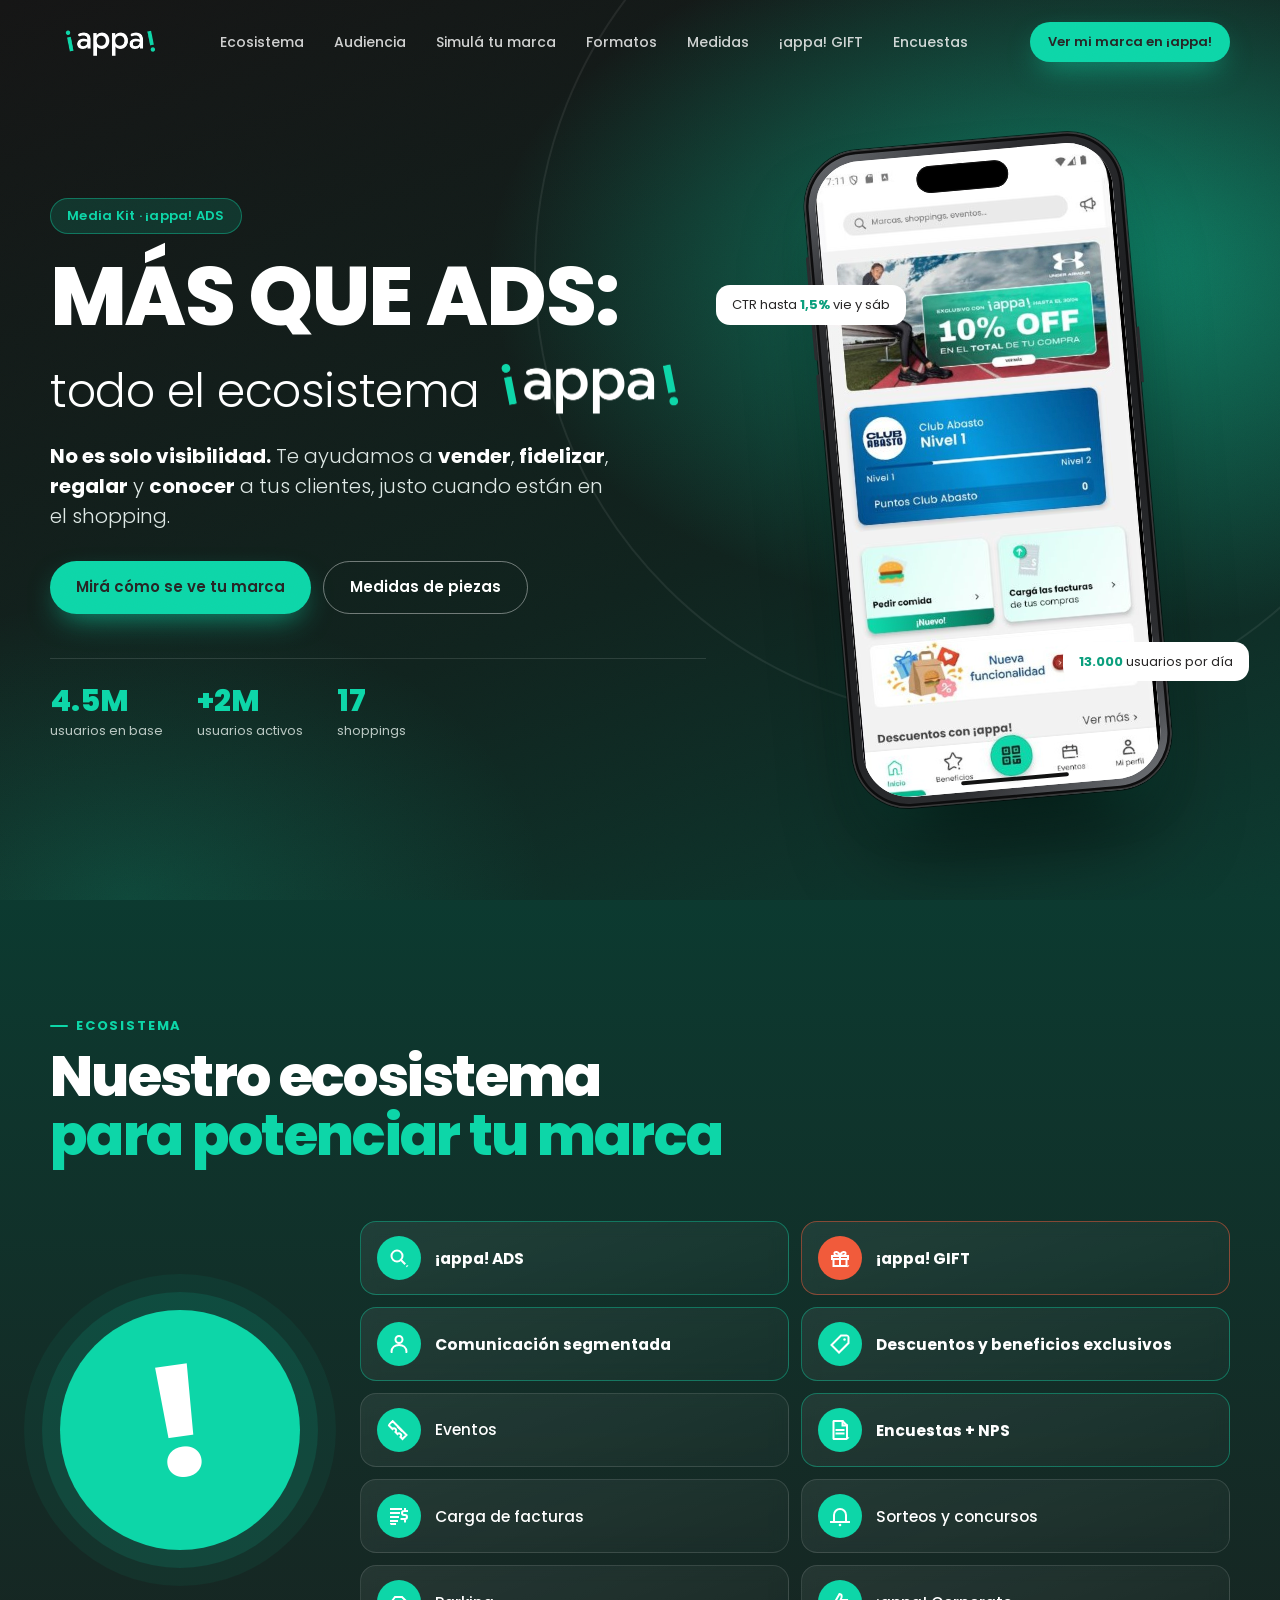
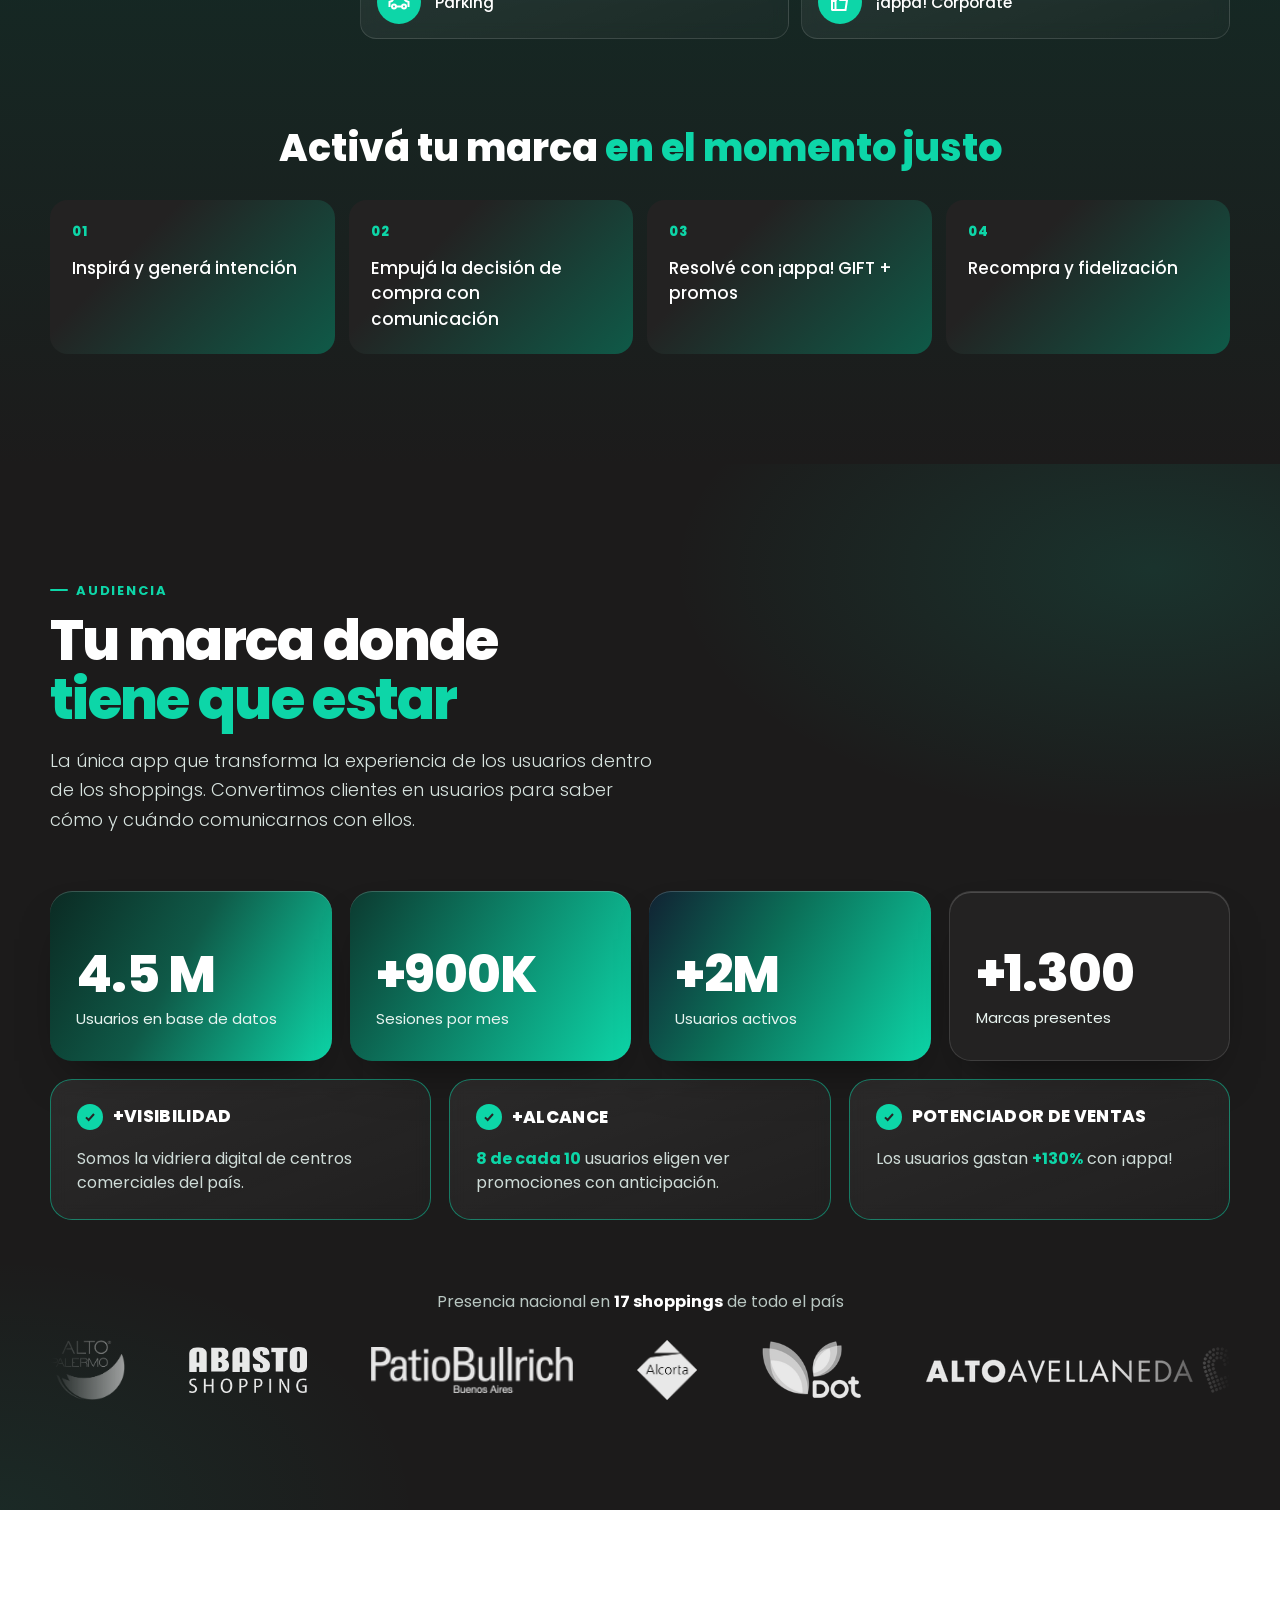
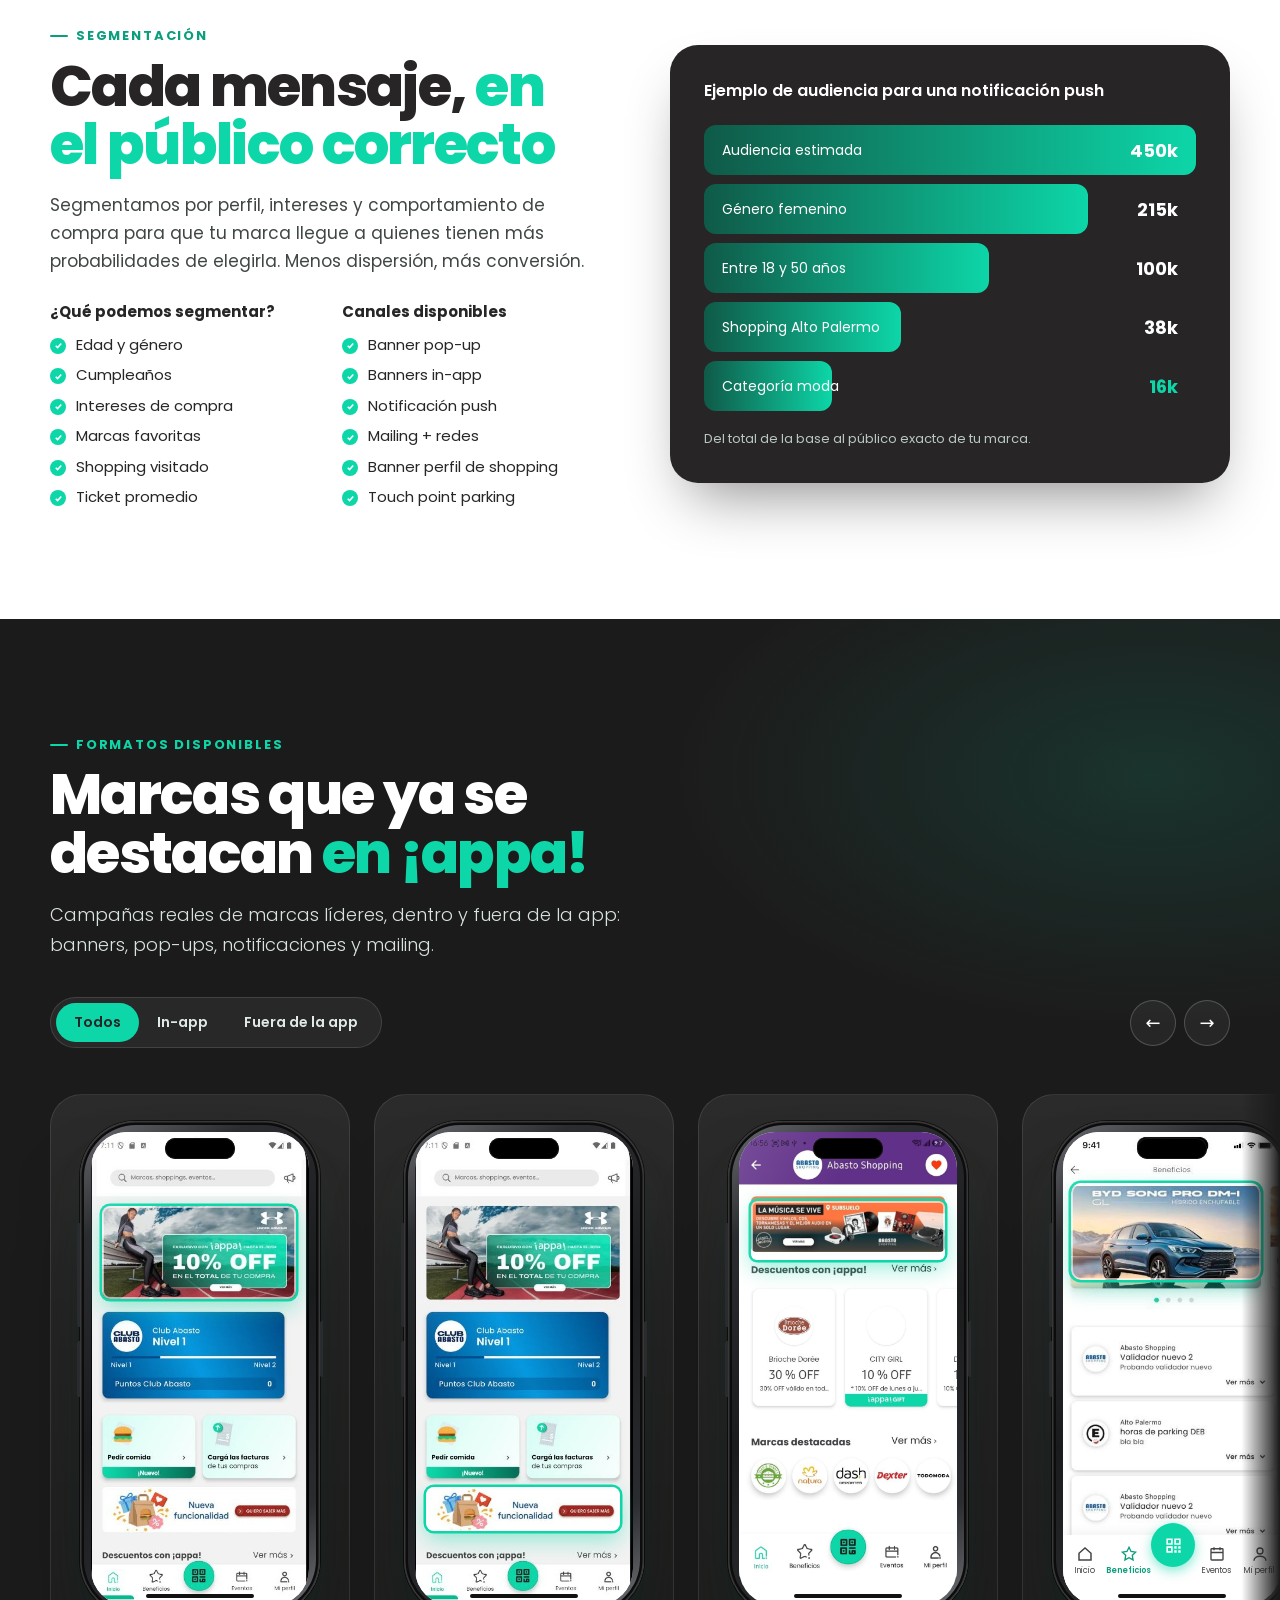
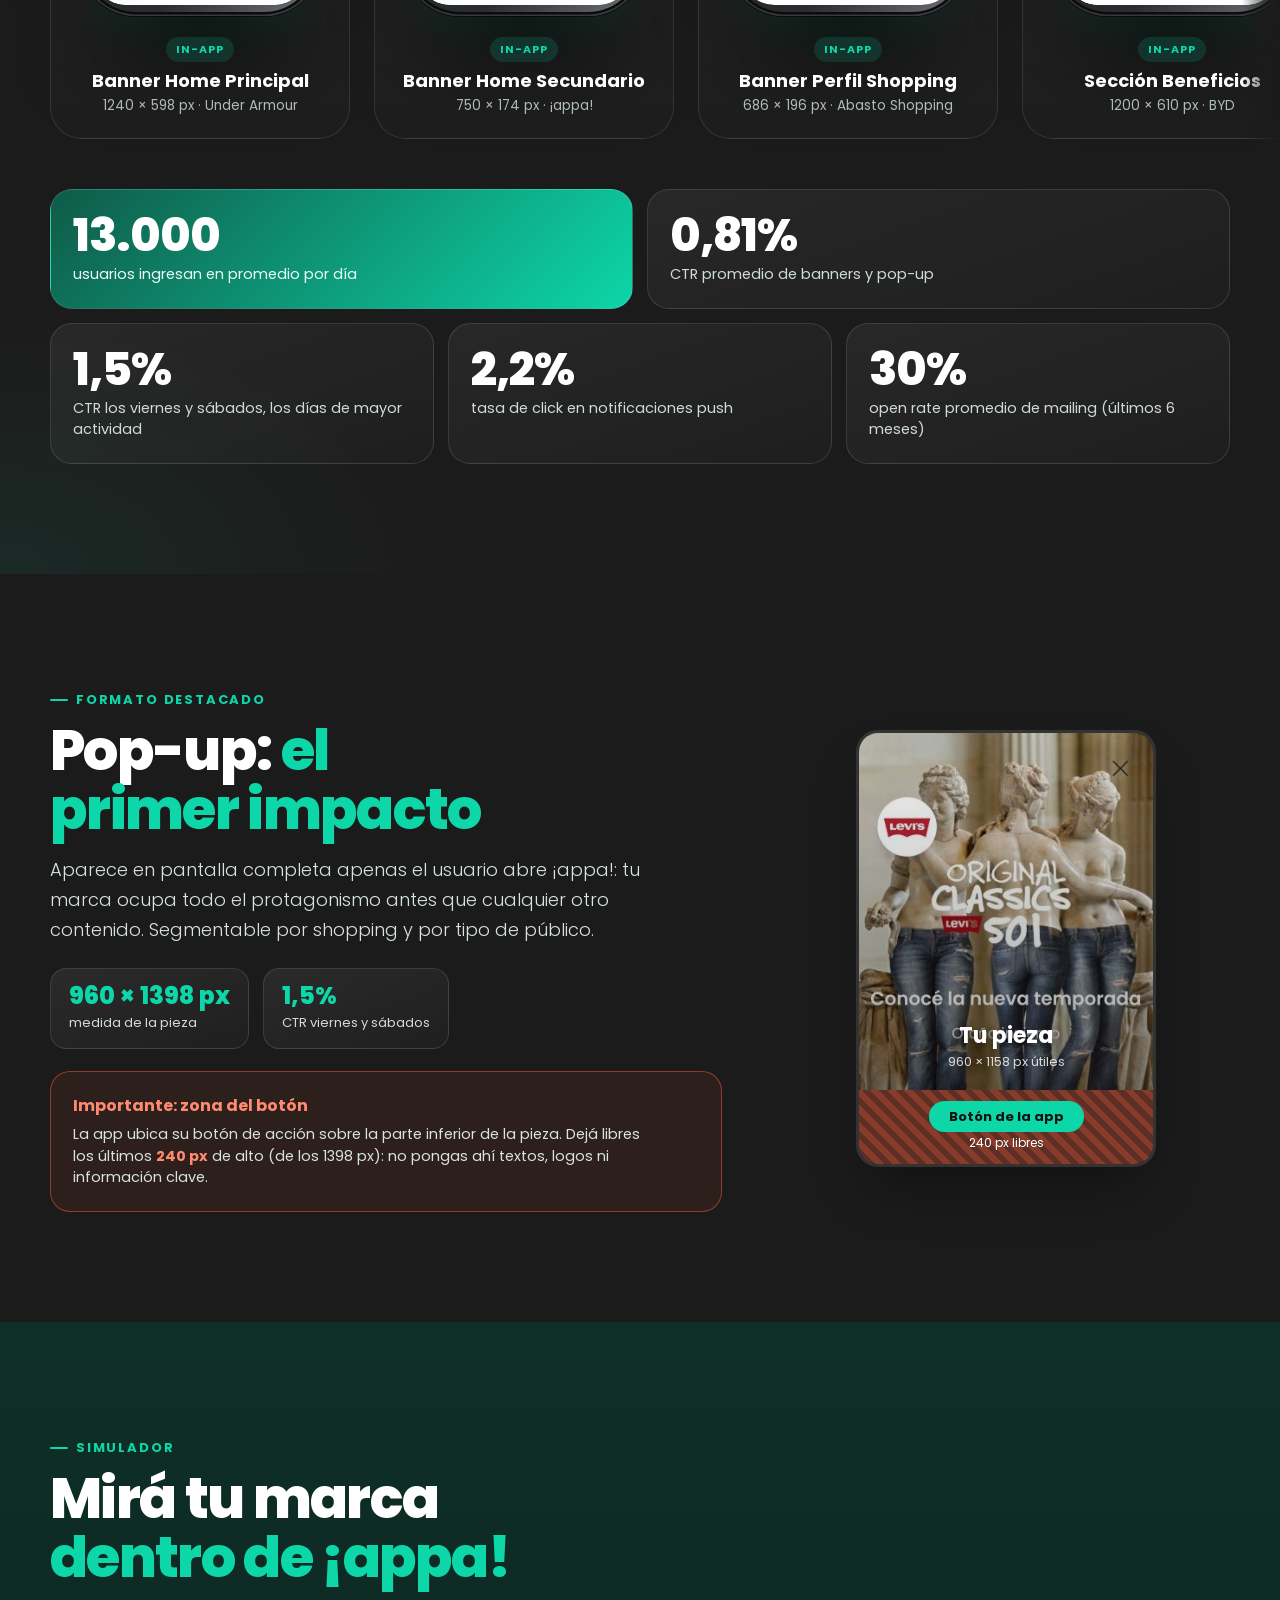
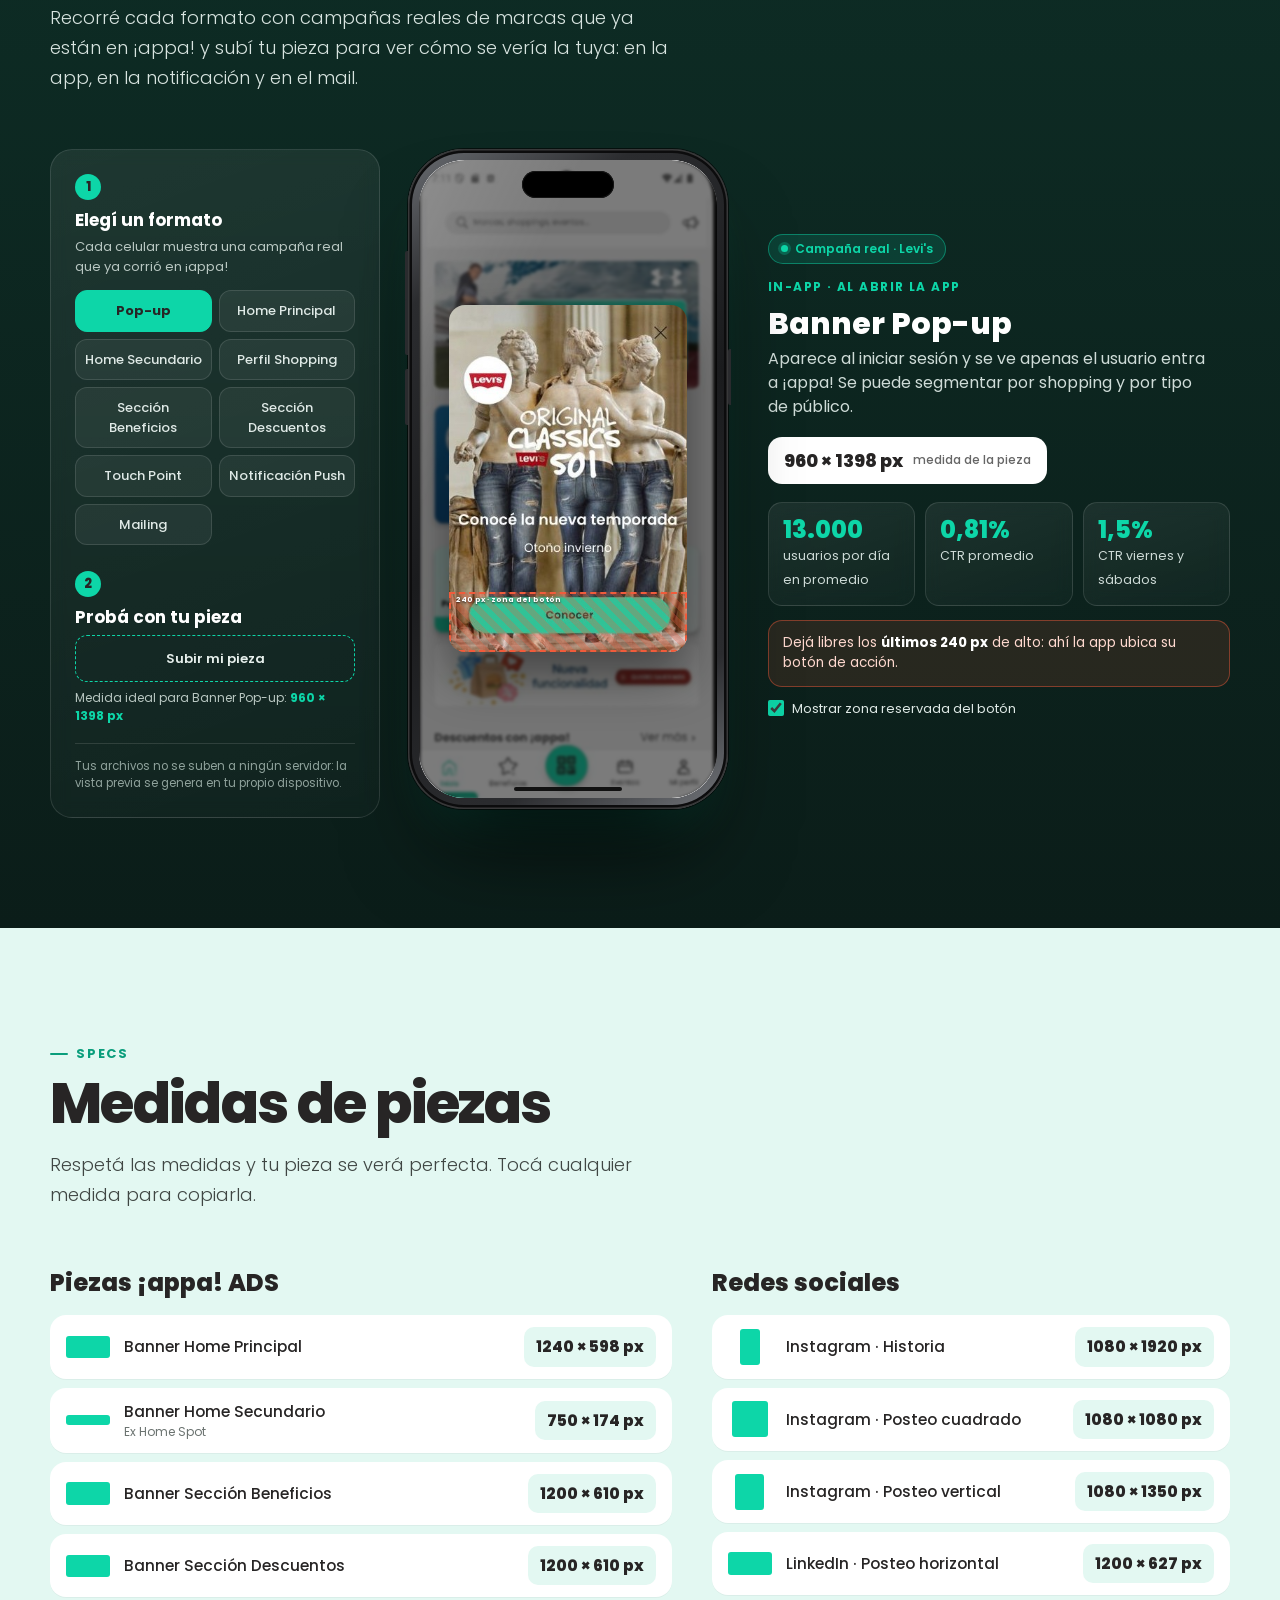
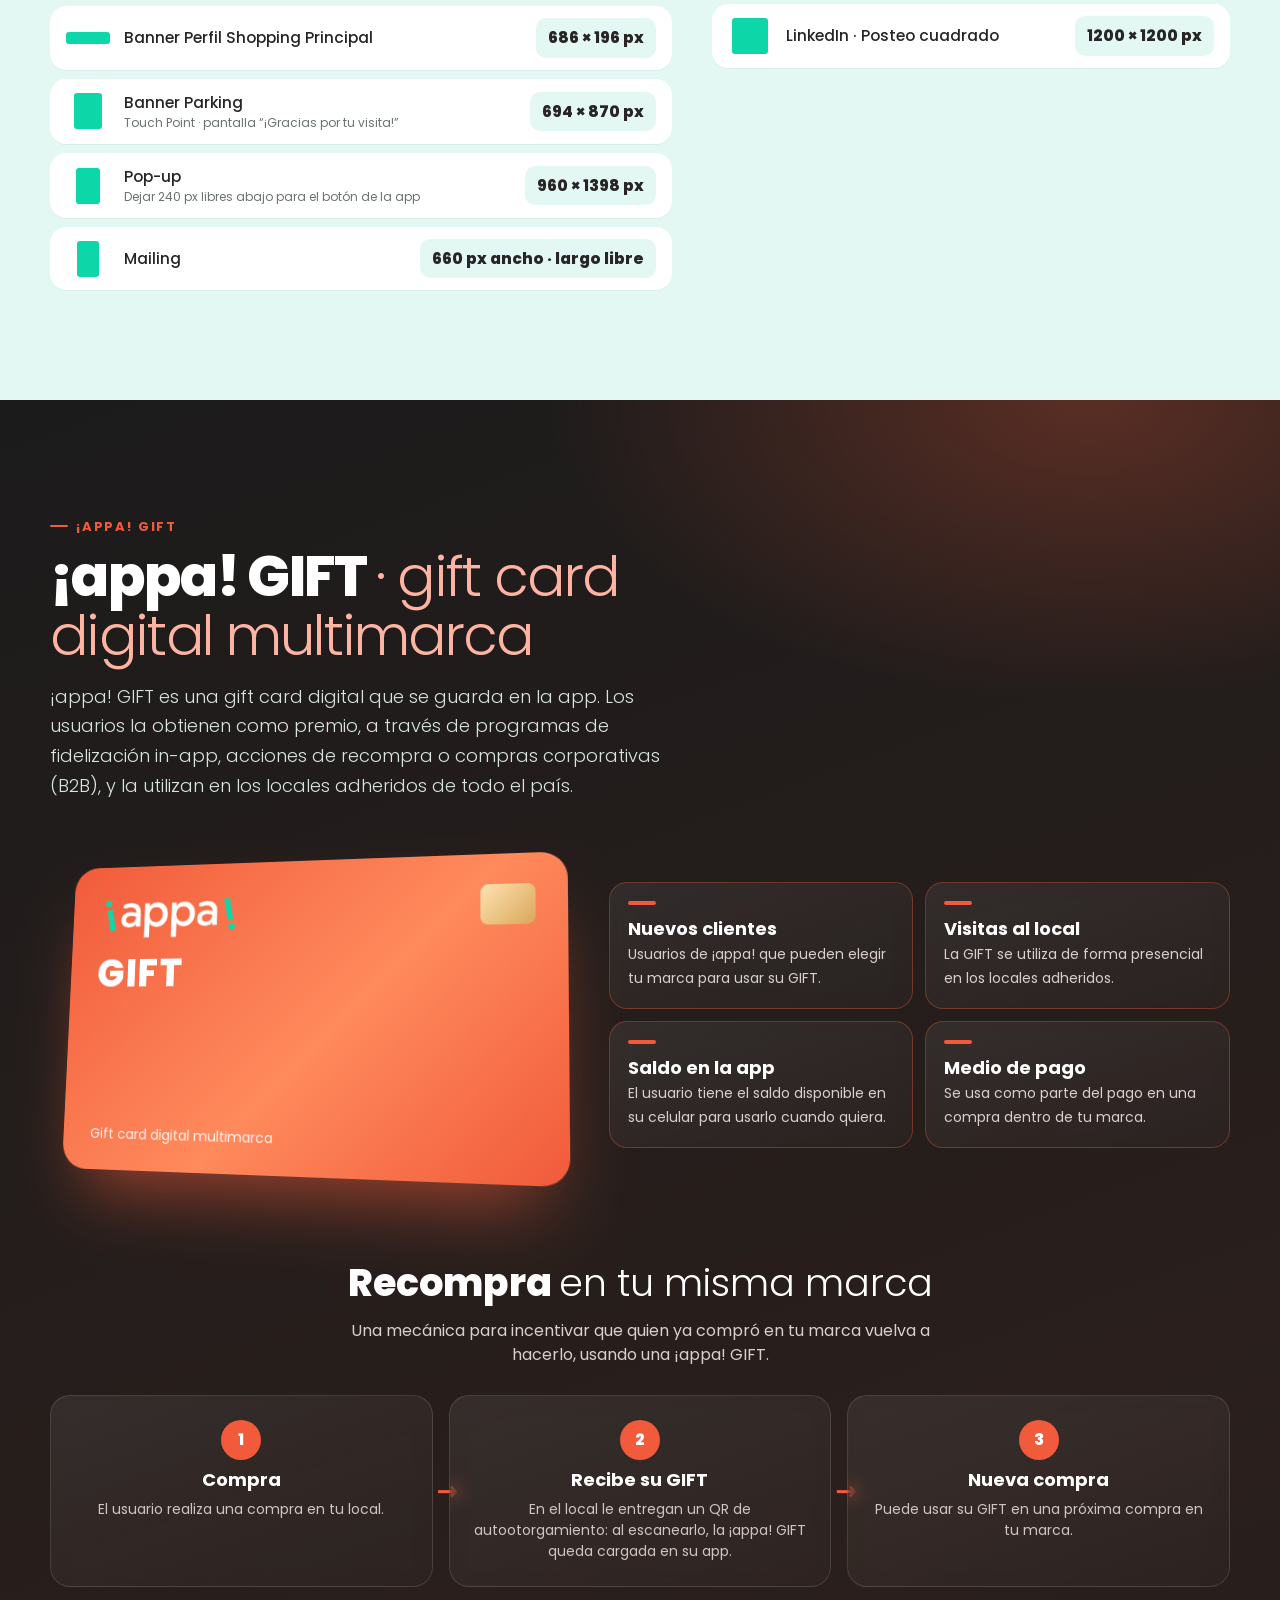
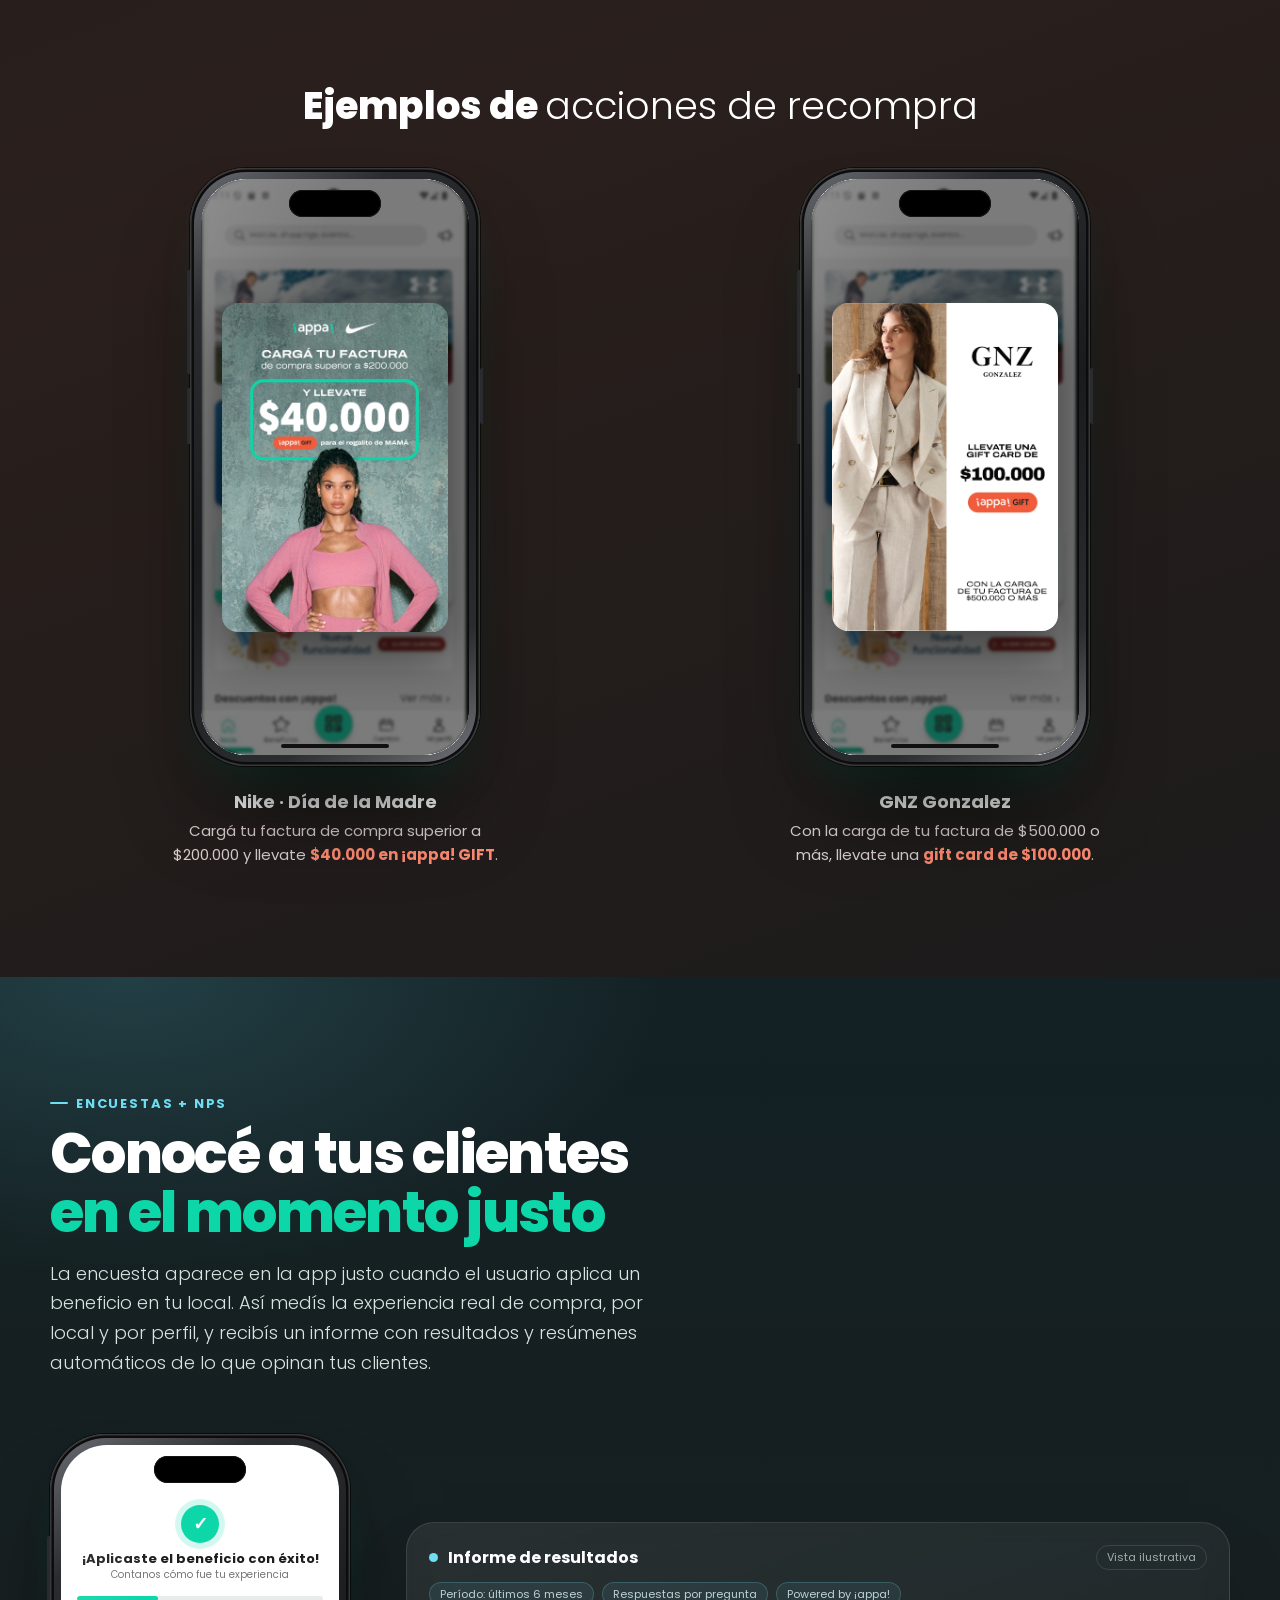
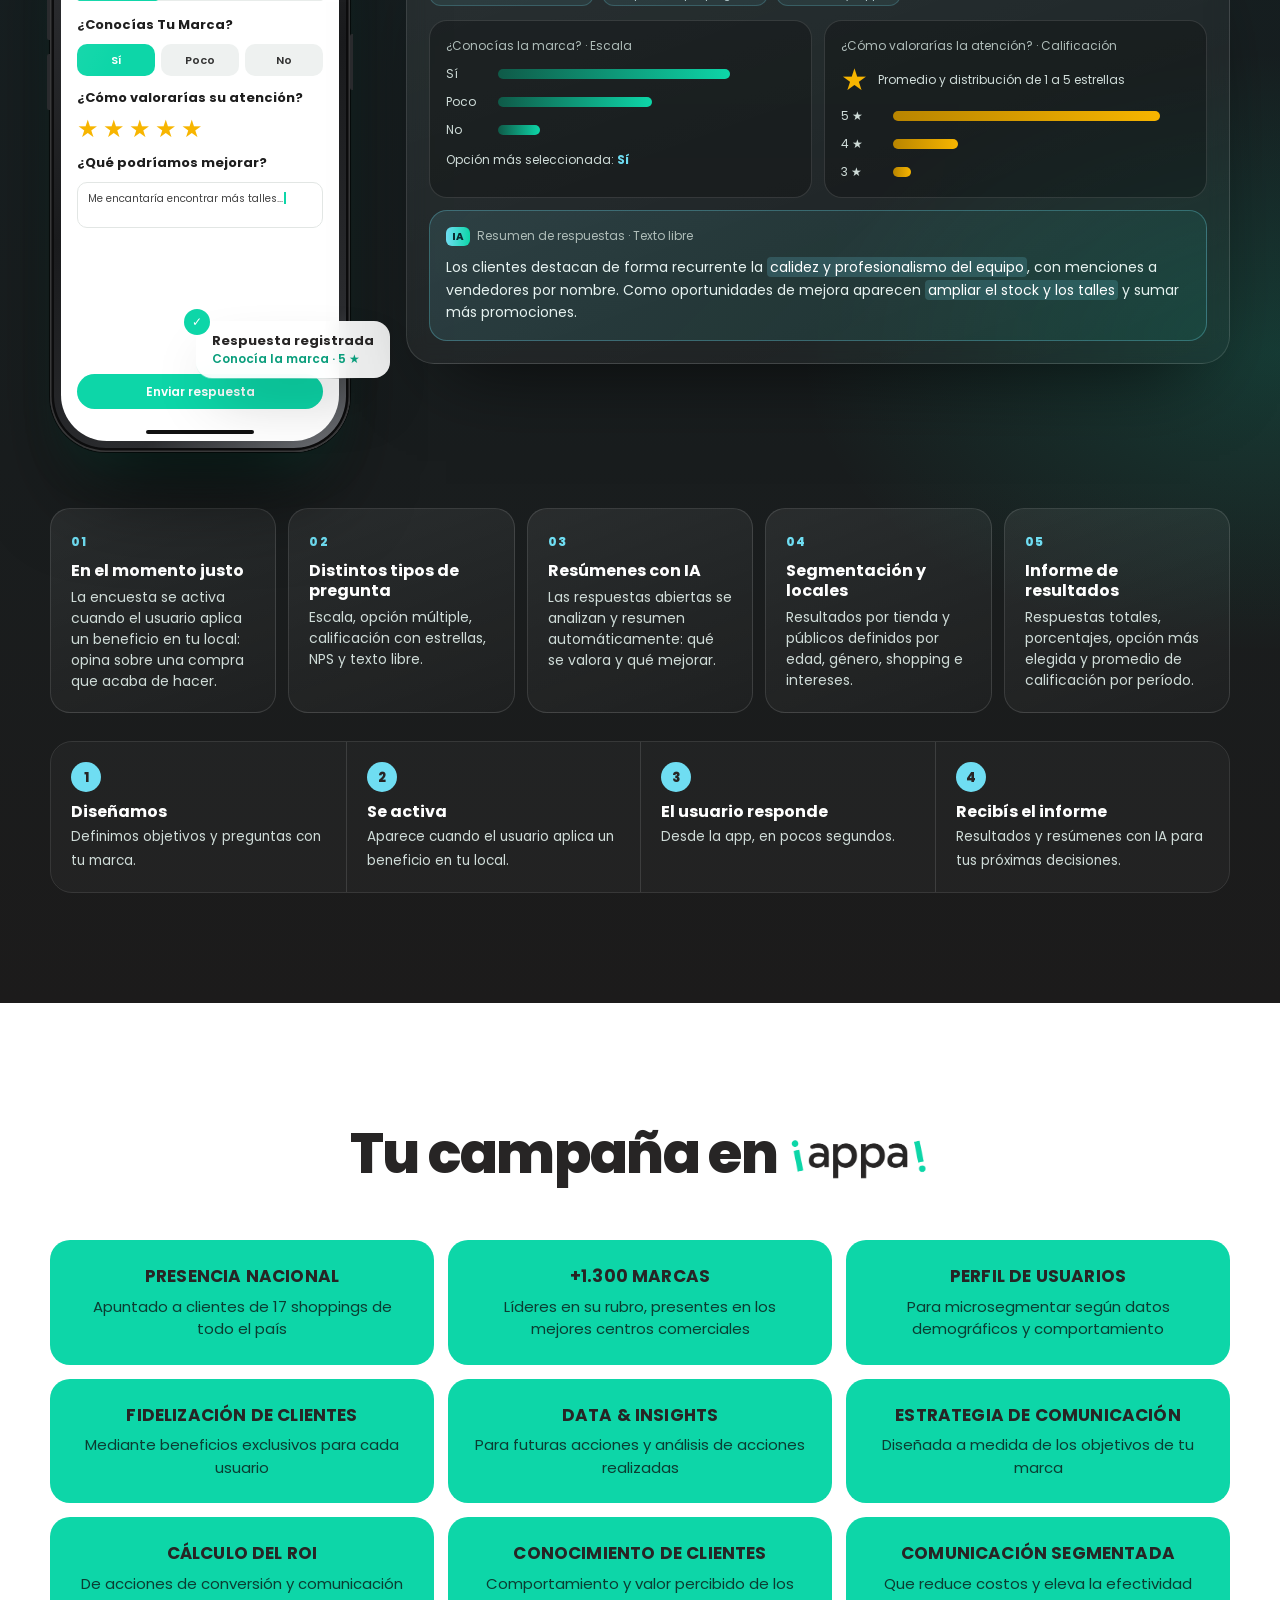
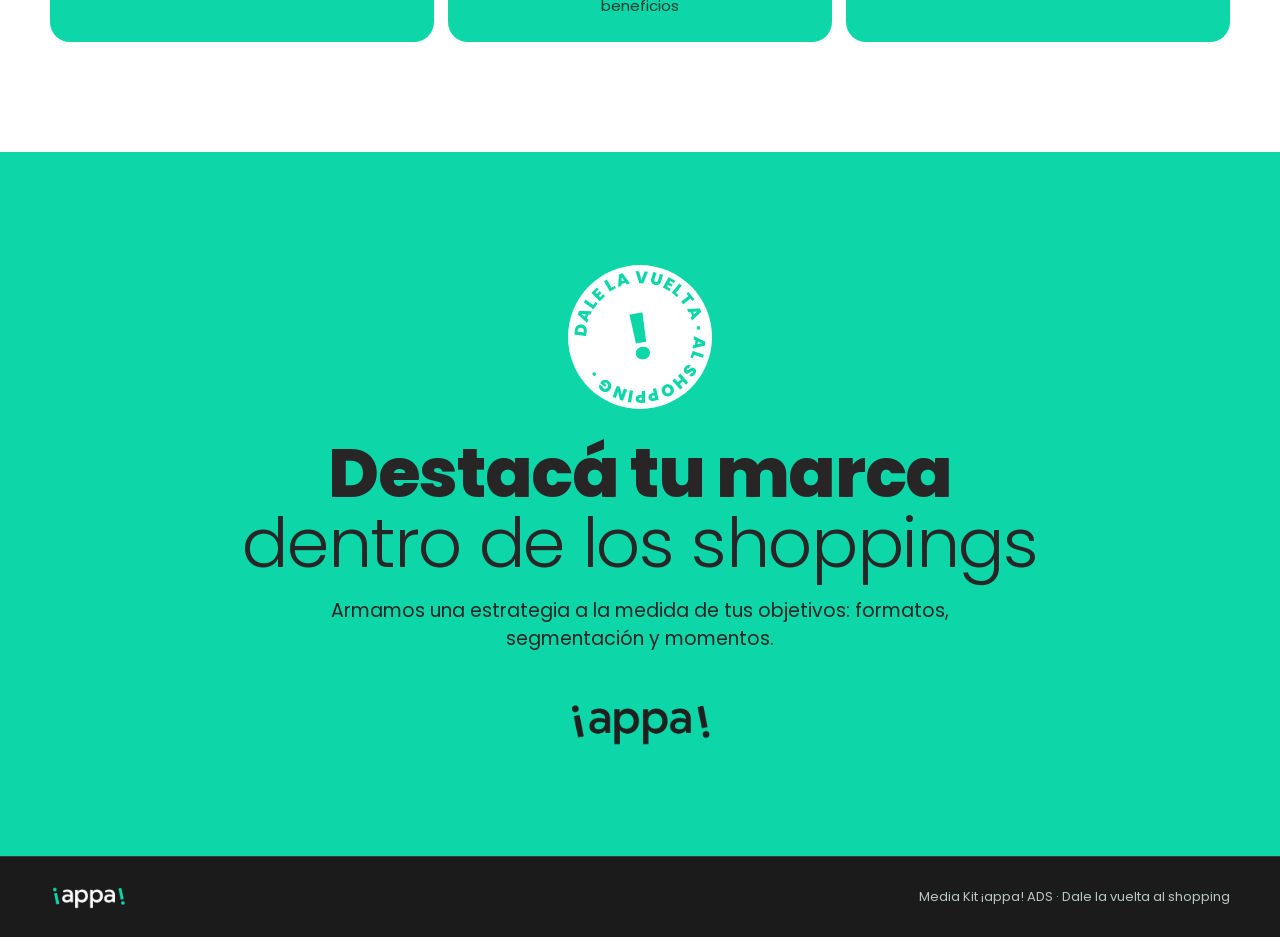
==== index.html @ 5261b7ca "Versión corta del Media Kit en /resumen Co-Authored-By: Claude Opus 5.5 <noreply@anthropic.com> Clau" ====
<!doctype html>
<html lang="es">
<head>
<meta charset="utf-8">
<meta http-equiv="Cache-Control" content="no-cache">
<meta name="viewport" content="width=device-width, initial-scale=1">
<title>¡appa! Media Kit</title>
<meta name="description" content="Media Kit ¡appa! ADS: formatos, medidas y audiencia para que tu marca se destaque dentro de los shoppings.">
<meta property="og:title" content="¡appa! Media Kit">
<meta property="og:description" content="Más que ads: todo el ecosistema ¡appa! para vender, fidelizar, regalar y conocer a tus clientes.">
<meta property="og:type" content="website">
<meta property="og:url" content="https://appa-mediakit.github.io/">
<meta property="og:image" content="https://appa-mediakit.github.io/assets/img/og-image.jpg">
<meta name="twitter:card" content="summary_large_image">
<meta name="theme-color" content="#0DD6A8">
<link rel="icon" href="assets/img/favicon.png">
<link rel="preconnect" href="https://fonts.googleapis.com">
<link rel="preconnect" href="https://fonts.gstatic.com" crossorigin>
<link href="https://fonts.googleapis.com/css2?family=Poppins:wght@300;400;500;600;700;800;900&display=swap" rel="stylesheet">
<link rel="stylesheet" href="styles.css?v=202610161834">
</head>
<body>

<header class="nav" id="nav">
  <div class="wrap nav-in">
    <a href="#inicio" class="nav-logo" aria-label="¡appa! inicio"><img src="assets/img/logo-appa-white.png" alt="¡appa!"></a>
    <nav class="nav-links" aria-label="Secciones">
      <a href="#ecosistema">Ecosistema</a>
      <a href="#audiencia">Audiencia</a>
      <a href="#simulador">Simulá tu marca</a>
      <a href="#formatos">Formatos</a>
      <a href="#medidas">Medidas</a>
      <a href="#gift">¡appa! GIFT</a>
      <a href="#encuestas">Encuestas</a>
    </nav>
    <a href="#simulador" class="btn btn-green btn-sm">Ver mi marca en ¡appa!</a>
  </div>
</header>

<!-- HERO -->
<section class="hero" id="inicio">
  <div class="hero-bg" aria-hidden="true"></div>
  <div class="wrap hero-in">
    <div class="hero-copy">
      <span class="pill pill-green">Media Kit · ¡appa! ADS</span>
      <h1>MÁS QUE ADS:<br><span class="light">todo el ecosistema</span> <img class="inline-logo" src="assets/img/logo-appa-white.png" alt="¡appa!"></h1>
      <p class="hero-lead"><strong>No es solo visibilidad.</strong> Te ayudamos a <b>vender</b>, <b>fidelizar</b>, <b>regalar</b> y <b>conocer</b> a tus clientes, justo cuando están en el shopping.</p>
      <div class="hero-ctas">
        <a href="#simulador" class="btn btn-green">Mirá cómo se ve tu marca</a>
        <a href="#medidas" class="btn btn-ghost">Medidas de piezas</a>
      </div>
      <div class="hero-mini">
        <div><b>4.5M</b><span>usuarios en base</span></div>
        <div><b>+2M</b><span>usuarios activos</span></div>
        <div><b>17</b><span>shoppings</span></div>
      </div>
    </div>
    <div class="hero-phone-wrap">
      <div class="phone phone-hero" id="heroPhone"></div>
      <div class="float-chip chip-a">CTR hasta <b>1,5%</b> vie y sáb</div>
      <div class="float-chip chip-b"><b>13.000</b> usuarios por día</div>
    </div>
  </div>
</section>

<!-- ECOSISTEMA -->
<section class="sec sec-eco" id="ecosistema">
  <div class="wrap">
    <div class="sec-head">
      <span class="eyebrow">Ecosistema</span>
      <h2>Nuestro ecosistema <span class="g">para potenciar tu marca</span></h2>
    </div>
    <div class="eco">
      <div class="eco-core" aria-hidden="true"><span>!</span></div>
      <div class="eco-grid">
        <div class="eco-i eco-hl"><img src="assets/icons/search.svg" alt=""><span>¡appa! ADS</span></div>
        <div class="eco-i eco-gift"><img src="assets/icons/gift.svg" alt=""><span>¡appa! GIFT</span></div>
        <div class="eco-i eco-hl"><img src="assets/icons/user.svg" alt=""><span>Comunicación segmentada</span></div>
        <div class="eco-i eco-hl"><img src="assets/icons/tag.svg" alt=""><span>Descuentos y beneficios exclusivos</span></div>
        <div class="eco-i"><img src="assets/icons/ticket.svg" alt=""><span>Eventos</span></div>
        <a class="eco-i eco-hl" href="#encuestas"><img src="assets/icons/doc.svg" alt=""><span>Encuestas + NPS</span></a>
        <div class="eco-i"><img src="assets/icons/invoice.svg" alt=""><span>Carga de facturas</span></div>
        <div class="eco-i"><img src="assets/icons/bell.svg" alt=""><span>Sorteos y concursos</span></div>
        <div class="eco-i"><img src="assets/icons/car.svg" alt=""><span>Parking</span></div>
        <div class="eco-i"><img src="assets/icons/thumb.svg" alt=""><span>¡appa! Corporate</span></div>
      </div>
    </div>

    <div class="moment">
      <h3>Activá tu marca <span class="g">en el momento justo</span></h3>
      <ol class="steps">
        <li><span>01</span>Inspirá y generá intención</li>
        <li><span>02</span>Empujá la decisión de compra con comunicación</li>
        <li><span>03</span>Resolvé con ¡appa! GIFT + promos</li>
        <li><span>04</span>Recompra y fidelización</li>
      </ol>
    </div>
  </div>
</section>

<!-- AUDIENCIA -->
<section class="sec sec-dark" id="audiencia">
  <div class="wrap">
    <div class="sec-head">
      <span class="eyebrow">Audiencia</span>
      <h2>Tu marca donde <span class="g">tiene que estar</span></h2>
      <p>La única app que transforma la experiencia de los usuarios dentro de los shoppings. Convertimos clientes en usuarios para saber cómo y cuándo comunicarnos con ellos.</p>
    </div>
    <div class="stats">
      <div class="stat"><b data-count="4.5" data-dec="1" data-suf=" M">4.5 M</b><span>Usuarios en base de datos</span></div>
      <div class="stat"><b data-count="900" data-pre="+" data-suf="K">+900K</b><span>Sesiones por mes</span></div>
      <div class="stat"><b data-count="2" data-pre="+" data-suf="M">+2M</b><span>Usuarios activos</span></div>
      <div class="stat"><b data-count="1300" data-pre="+" data-sep="1">+1.300</b><span>Marcas presentes</span></div>
    </div>
    <div class="why">
      <div class="why-card"><span class="why-k">+Visibilidad</span><p>Somos la vidriera digital de centros comerciales del país.</p></div>
      <div class="why-card"><span class="why-k">+Alcance</span><p><b>8 de cada 10</b> usuarios eligen ver promociones con anticipación.</p></div>
      <div class="why-card"><span class="why-k">Potenciador de ventas</span><p>Los usuarios gastan <b>+130%</b> con ¡appa!</p></div>
    </div>
    <div class="malls">
      <p class="malls-t">Presencia nacional en <b>17 shoppings</b> de todo el país</p>
      <div class="marquee" aria-label="Shoppings">
        <div class="marquee-track" id="mallTrack"></div>
      </div>
    </div>
  </div>
</section>

<!-- SEGMENTACIÓN -->
<section class="sec sec-light" id="segmentacion">
  <div class="wrap seg">
    <div class="seg-copy">
      <span class="eyebrow eyebrow-dark">Segmentación</span>
      <h2>Cada mensaje, <span class="g">en el público correcto</span></h2>
      <p>Segmentamos por perfil, intereses y comportamiento de compra para que tu marca llegue a quienes tienen más probabilidades de elegirla. Menos dispersión, más conversión.</p>
      <div class="seg-lists">
        <div>
          <h4>¿Qué podemos segmentar?</h4>
          <ul class="ticks">
            <li>Edad y género</li><li>Cumpleaños</li><li>Intereses de compra</li><li>Marcas favoritas</li><li>Shopping visitado</li><li>Ticket promedio</li>
          </ul>
        </div>
        <div>
          <h4>Canales disponibles</h4>
          <ul class="ticks">
            <li>Banner pop-up</li><li>Banners in-app</li><li>Notificación push</li><li>Mailing + redes</li><li>Banner perfil de shopping</li><li>Touch point parking</li>
          </ul>
        </div>
      </div>
    </div>
    <div class="funnel-card">
      <p class="funnel-t">Ejemplo de audiencia para una notificación push</p>
      <div class="funnel" id="funnel">
        <div class="fn" style="--w:100%"><span>Audiencia estimada</span><b>450k</b></div>
        <div class="fn" style="--w:78%"><span>Género femenino</span><b>215k</b></div>
        <div class="fn" style="--w:58%"><span>Entre 18 y 50 años</span><b>100k</b></div>
        <div class="fn" style="--w:40%"><span>Shopping Alto Palermo</span><b>38k</b></div>
        <div class="fn fn-last" style="--w:26%"><span>Categoría moda</span><b>16k</b></div>
      </div>
      <p class="funnel-n">Del total de la base al público exacto de tu marca.</p>
    </div>
  </div>
</section>

<!-- FORMATOS / CASOS REALES -->
<section class="sec sec-dark" id="formatos">
  <div class="wrap">
    <div class="sec-head">
      <span class="eyebrow">Formatos disponibles</span>
      <h2>Marcas que ya se destacan <span class="g">en ¡appa!</span></h2>
      <p>Campañas reales de marcas líderes, dentro y fuera de la app: banners, pop-ups, notificaciones y mailing.</p>
    </div>
    <div class="show-bar">
      <div class="show-filter" role="tablist" id="showFilter">
        <button data-g="all" aria-selected="true">Todos</button><button data-g="in" aria-selected="false">In-app</button><button data-g="out" aria-selected="false">Fuera de la app</button>
      </div>
      <div class="show-nav"><button id="showPrev" aria-label="Anterior">←</button><button id="showNext" aria-label="Siguiente">→</button></div>
    </div>
  </div>
  <div class="show-rail" id="showRail"></div>
  <div class="wrap">
    <div class="kpis bento">
      <div class="kpi"><b>13.000</b><span>usuarios ingresan en promedio por día</span></div>
      <div class="kpi"><b>0,81%</b><span>CTR promedio de banners y pop-up</span></div>
      <div class="kpi"><b>1,5%</b><span>CTR los viernes y sábados, los días de mayor actividad</span></div>
      <div class="kpi"><b>2,2%</b><span>tasa de click en notificaciones push</span></div>
      <div class="kpi"><b>30%</b><span>open rate promedio de mailing (últimos 6 meses)</span></div>
    </div>
  </div>
</section>

<!-- POP-UP -->
<section class="sec sec-dark" id="popup">
  <div class="wrap popsec">
    <div class="popsec-copy">
      <span class="eyebrow">Formato destacado</span>
      <h2>Pop-up: <span class="g">el primer impacto</span></h2>
      <p>Aparece en pantalla completa apenas el usuario abre ¡appa!: tu marca ocupa todo el protagonismo antes que cualquier otro contenido. Segmentable por shopping y por tipo de público.</p>
      <div class="popsec-kpis"><div><b>960 × 1398 px</b><span>medida de la pieza</span></div><div><b>1,5%</b><span>CTR viernes y sábados</span></div></div>
      <div class="note-pop">
        <b>Importante: zona del botón</b>
        <p>La app ubica su botón de acción sobre la parte inferior de la pieza. Dejá libres los últimos <b>240 px</b> de alto (de los 1398 px): no pongas ahí textos, logos ni información clave.</p>
      </div>
    </div>
    <div class="popsec-visual">
      <div class="pop-diagram pop-diagram-lg" aria-hidden="true"><div class="pd-art">Tu pieza<br><small>960 × 1158 px útiles</small></div><div class="pd-safe"><span class="pd-btn">Botón de la app</span><small>240 px libres</small></div></div>
    </div>
  </div>
</section>

<!-- SIMULADOR -->
<section class="sec sec-sim" id="simulador">
  <div class="wrap">
    <div class="sec-head">
      <span class="eyebrow">Simulador</span>
      <h2>Mirá tu marca <span class="g">dentro de ¡appa!</span></h2>
      <p>Recorré cada formato con campañas reales de marcas que ya están en ¡appa! y subí tu pieza para ver cómo se vería la tuya: en la app, en la notificación y en el mail.</p>
    </div>

    <div class="sim">
      <aside class="sim-panel">
        <span class="step">1</span>
        <h4 class="panel-t">Elegí un formato</h4>
        <p class="panel-p">Cada celular muestra una campaña real que ya corrió en ¡appa!</p>
        <div class="fmt-tabs fmt-tabs-v" role="tablist" id="fmtTabs"></div>
        <span class="step">2</span>
        <h4 class="panel-t">Probá con tu pieza</h4>
        <div class="field">
          <label class="upload upload-strong" for="inPiece"><span id="pieceLbl">Subir mi pieza</span><input id="inPiece" type="file" accept="image/*"></label>
          <p class="hint" id="pieceHint">Medida ideal: —</p>
          <button class="link-btn" id="clearPiece" type="button" hidden>Volver al ejemplo real</button>
        </div>
        <p class="privacy">Tus archivos no se suben a ningún servidor: la vista previa se genera en tu propio dispositivo.</p>
      </aside>

      <div class="sim-stage">
        <div class="stage-body">
          <div class="phone phone-sim" id="simPhone"></div>
          <div class="fmt-info" id="fmtInfo"></div>
        </div>
      </div>
    </div>
  </div>
</section>

<!-- MEDIDAS -->
<section class="sec sec-mint" id="medidas">
  <div class="wrap">
    <div class="sec-head sec-head-dark">
      <span class="eyebrow eyebrow-dark">Specs</span>
      <h2>Medidas de piezas</h2>
      <p>Respetá las medidas y tu pieza se verá perfecta. Tocá cualquier medida para copiarla.</p>
    </div>
    <div class="specs">
      <div class="spec-group">
        <h3>Piezas ¡appa! ADS</h3>
        <div class="spec-list" id="specAds"></div>
      </div>
      <div class="spec-group">
        <h3>Redes sociales</h3>
        <div class="spec-list" id="specSocial"></div>
      </div>
    </div>
  </div>
</section>

<!-- GIFT -->
<section class="sec sec-gift" id="gift">
  <div class="wrap">
    <div class="sec-head">
      <span class="eyebrow eyebrow-gift">¡appa! GIFT</span>
      <h2>¡appa! GIFT <span class="light">· gift card digital multimarca</span></h2>
      <p>¡appa! GIFT es una gift card digital que se guarda en la app. Los usuarios la obtienen como premio, a través de programas de fidelización in-app, acciones de recompra o compras corporativas (B2B), y la utilizan en los locales adheridos de todo el país.</p>
    </div>
    <div class="gift2">
      <div class="gcard" aria-hidden="true">
        <div class="gcard-in"><img src="assets/img/logo-appa-white.png" alt=""><span>GIFT</span><i></i><small>Gift card digital multimarca</small></div>
      </div>
      <ul class="gbenef">
        <li><b>Nuevos clientes</b><span>Usuarios de ¡appa! que pueden elegir tu marca para usar su GIFT.</span></li>
        <li><b>Visitas al local</b><span>La GIFT se utiliza de forma presencial en los locales adheridos.</span></li>
        <li><b>Saldo en la app</b><span>El usuario tiene el saldo disponible en su celular para usarlo cuando quiera.</span></li>
        <li><b>Medio de pago</b><span>Se usa como parte del pago en una compra dentro de tu marca.</span></li>
      </ul>
    </div>

    <div class="loop">
      <h3>Recompra <span class="light">en tu misma marca</span></h3>
      <p>Una mecánica para incentivar que quien ya compró en tu marca vuelva a hacerlo, usando una ¡appa! GIFT.</p>
      <ol class="loop-steps">
        <li><span>1</span><b>Compra</b><small>El usuario realiza una compra en tu local.</small></li>
        <li><span>2</span><b>Recibe su GIFT</b><small>En el local le entregan un QR de autootorgamiento: al escanearlo, la ¡appa! GIFT queda cargada en su app.</small></li>
        <li><span>3</span><b>Nueva compra</b><small>Puede usar su GIFT en una próxima compra en tu marca.</small></li>
      </ol>
    </div>

    <div class="cases">
      <h3>Ejemplos de <span class="light">acciones de recompra</span></h3>
      <div class="cases-grid">
        <figure class="case">
          <div class="phone phone-case"><div class="scr scr-white"><div class="shot"><img src="assets/shots/home.jpg" alt="" class="shot-img"></div><div class="dim"><div class="modal"><img src="assets/creas/gift-nike.webp" alt="Pop-up Nike: cargá tu factura de más de $200.000 y llevate $40.000 en ¡appa! GIFT" loading="lazy"></div></div><div class="home-ind"></div></div></div>
          <figcaption><b>Nike · Día de la Madre</b><span>Cargá tu factura de compra superior a $200.000 y llevate <strong>$40.000 en ¡appa! GIFT</strong>.</span></figcaption>
        </figure>
        <figure class="case">
          <div class="phone phone-case"><div class="scr scr-white"><div class="shot"><img src="assets/shots/home.jpg" alt="" class="shot-img"></div><div class="dim"><div class="modal"><img src="assets/creas/gift-gnz.webp" alt="Pop-up GNZ Gonzalez: gift card de $100.000 con la carga de tu factura de $500.000 o más" loading="lazy"></div></div><div class="home-ind"></div></div></div>
          <figcaption><b>GNZ Gonzalez</b><span>Con la carga de tu factura de $500.000 o más, llevate una <strong>gift card de $100.000</strong>.</span></figcaption>
        </figure>
      </div>
    </div>
  </div>
</section>

<!-- ENCUESTAS -->
<section class="sec sec-enc" id="encuestas">
  <div class="wrap">
    <div class="sec-head">
      <span class="eyebrow">Encuestas + NPS</span>
      <h2>Conocé a tus clientes <span class="g">en el momento justo</span></h2>
      <p>La encuesta aparece en la app justo cuando el usuario aplica un beneficio en tu local. Así medís la experiencia real de compra, por local y por perfil, y recibís un informe con resultados y resúmenes automáticos de lo que opinan tus clientes.</p>
    </div>

    <div class="enc">
      <div class="enc-phone">
        <div class="phone">
          <div class="scr scr-white"><div class="sv">
            <div class="sv-ok"><span>✓</span><b>¡Aplicaste el beneficio con éxito!</b><small>Contanos cómo fue tu experiencia</small></div>
            <div class="sv-bar"><i></i></div>
            <p class="sv-q">¿Conocías Tu Marca?</p>
            <div class="sv-opts" id="svOpts" role="radiogroup"><button type="button" class="on">Sí</button><button type="button">Poco</button><button type="button">No</button></div>
            <p class="sv-q">¿Cómo valorarías su atención?</p>
            <div class="sv-stars" id="svStars" role="radiogroup"><button type="button" class="on">★</button><button type="button" class="on">★</button><button type="button" class="on">★</button><button type="button" class="on">★</button><button type="button" class="on">★</button></div>
            <p class="sv-q">¿Qué podríamos mejorar?</p>
            <div class="sv-text">Me encantaría encontrar más talles…<i></i></div>
            <span class="sv-send">Enviar respuesta</span>
          </div><div class="home-ind"></div></div>
        </div>
        <div class="enc-chip enc-chip-a"><b>Respuesta registrada</b><span id="svChip">Conocía la marca · 5 ★</span></div>
      </div>

      <div class="dash">
        <div class="dash-hd"><span class="dot"></span><b>Informe de resultados</b><small>Vista ilustrativa</small></div>
        <div class="dash-meta"><span>Período: últimos 6 meses</span><span>Respuestas por pregunta</span><span>Powered by ¡appa!</span></div>
        <div class="dash-grid">
          <div class="dash-card">
            <small>¿Conocías la marca? · Escala</small>
            <ul class="bars">
              <li><span>Sí</span><i style="--v:78%"></i></li>
              <li><span>Poco</span><i style="--v:52%"></i></li>
              <li><span>No</span><i style="--v:14%"></i></li>
            </ul>
            <p class="dash-note">Opción más seleccionada: <b>Sí</b></p>
          </div>
          <div class="dash-card">
            <small>¿Cómo valorarías la atención? · Calificación</small>
            <div class="rate"><b>★</b><span>Promedio y distribución de 1 a 5 estrellas</span></div>
            <ul class="bars bars-s">
              <li><span>5 ★</span><i style="--v:90%"></i></li>
              <li><span>4 ★</span><i style="--v:22%"></i></li>
              <li><span>3 ★</span><i style="--v:6%"></i></li>
            </ul>
          </div>
          <div class="dash-card dash-wide ai">
            <small><span class="ai-tag">IA</span> Resumen de respuestas · Texto libre</small>
            <p class="ai-txt">Los clientes destacan de forma recurrente la <mark>calidez y profesionalismo del equipo</mark>, con menciones a vendedores por nombre. Como oportunidades de mejora aparecen <mark>ampliar el stock y los talles</mark> y sumar más promociones.</p>
          </div>
        </div>
      </div>
    </div>

    <div class="enc-feats">
      <div class="ef"><span class="ef-i">01</span><b>En el momento justo</b><p>La encuesta se activa cuando el usuario aplica un beneficio en tu local: opina sobre una compra que acaba de hacer.</p></div>
      <div class="ef"><span class="ef-i">02</span><b>Distintos tipos de pregunta</b><p>Escala, opción múltiple, calificación con estrellas, NPS y texto libre.</p></div>
      <div class="ef"><span class="ef-i">03</span><b>Resúmenes con IA</b><p>Las respuestas abiertas se analizan y resumen automáticamente: qué se valora y qué mejorar.</p></div>
      <div class="ef"><span class="ef-i">04</span><b>Segmentación y locales</b><p>Resultados por tienda y públicos definidos por edad, género, shopping e intereses.</p></div>
      <div class="ef"><span class="ef-i">05</span><b>Informe de resultados</b><p>Respuestas totales, porcentajes, opción más elegida y promedio de calificación por período.</p></div>
    </div>

    <div class="enc-flow">
      <div><span>1</span><b>Diseñamos</b><small>Definimos objetivos y preguntas con tu marca.</small></div>
      <div><span>2</span><b>Se activa</b><small>Aparece cuando el usuario aplica un beneficio en tu local.</small></div>
      <div><span>3</span><b>El usuario responde</b><small>Desde la app, en pocos segundos.</small></div>
      <div><span>4</span><b>Recibís el informe</b><small>Resultados y resúmenes con IA para tus próximas decisiones.</small></div>
    </div>
  </div>
</section>

<!-- TU CAMPAÑA -->
<section class="sec sec-light" id="campana">
  <div class="wrap">
    <div class="sec-head sec-head-dark sec-head-c">
      <h2>Tu campaña en <img class="inline-logo inline-logo-dark" src="assets/img/logo-appa.png" alt="¡appa!"></h2>
    </div>
    <div class="camp">
      <div class="camp-i"><b>Presencia nacional</b><span>Apuntado a clientes de 17 shoppings de todo el país</span></div>
      <div class="camp-i"><b>+1.300 marcas</b><span>Líderes en su rubro, presentes en los mejores centros comerciales</span></div>
      <div class="camp-i"><b>Perfil de usuarios</b><span>Para microsegmentar según datos demográficos y comportamiento</span></div>
      <div class="camp-i"><b>Fidelización de clientes</b><span>Mediante beneficios exclusivos para cada usuario</span></div>
      <div class="camp-i"><b>Data &amp; insights</b><span>Para futuras acciones y análisis de acciones realizadas</span></div>
      <div class="camp-i"><b>Estrategia de comunicación</b><span>Diseñada a medida de los objetivos de tu marca</span></div>
      <div class="camp-i"><b>Cálculo del ROI</b><span>De acciones de conversión y comunicación</span></div>
      <div class="camp-i"><b>Conocimiento de clientes</b><span>Comportamiento y valor percibido de los beneficios</span></div>
      <div class="camp-i"><b>Comunicación segmentada</b><span>Que reduce costos y eleva la efectividad</span></div>
    </div>
  </div>
</section>

<!-- CIERRE -->
<section class="cta" id="contacto">
  <div class="wrap cta-in">
    <div class="badge-spin" aria-hidden="true">
      <svg viewBox="0 0 200 200"><defs><path id="circ" d="M100,100 m-72,0 a72,72 0 1,1 144,0 a72,72 0 1,1 -144,0"/></defs><circle cx="100" cy="100" r="96" fill="#fff"/><text><textPath href="#circ">DALE LA VUELTA · AL SHOPPING ·</textPath></text></svg>
      <span>!</span>
    </div>
    <h2>Destacá tu marca<br><span class="light">dentro de los shoppings</span></h2>
    <p>Armamos una estrategia a la medida de tus objetivos: formatos, segmentación y momentos.</p>
    <img src="assets/img/logo-appa-white.png" alt="¡appa!" class="cta-logo">
  </div>
</section>

<footer class="foot">
  <div class="wrap foot-in">
    <img src="assets/img/logo-appa-white.png" alt="¡appa!">
    <span>Media Kit ¡appa! ADS · Dale la vuelta al shopping</span>
  </div>
</footer>

<div class="toast" id="toast" role="status" aria-live="polite"></div>
<script src="app.js?v=202610161834"></script>
</body>
</html>
---- styles.css ----
/* ¡appa! Media Kit — paleta y tipografía según Manual de marca 2024 */
:root{
  --green:#0DD6A8;
  --green-2:#05E3B0;
  --green-d:#0A9E7C;
  --deep:#0C3A30;
  --ink:#272525;
  --black:#1C1B1B;
  --white:#FFFFFF;
  --mint:#E3F8F2;
  --gift:#F15B3B;
  --club:#327AFA;
  --muted:#B9C7C2;
  --line:rgba(255,255,255,.12);
  --grad:linear-gradient(120deg,#0b2a23 0%,#0f5a48 45%,#0DD6A8 100%);
  --radius:22px;
  --shadow:0 30px 60px -20px rgba(0,0,0,.45);
}
*{box-sizing:border-box;margin:0;padding:0}
html{scroll-behavior:smooth;scroll-padding-top:72px}
body{font-family:Poppins,system-ui,sans-serif;background:var(--black);color:var(--white);line-height:1.5;-webkit-font-smoothing:antialiased;overflow-x:hidden}
img{max-width:100%;display:block}
a{color:inherit;text-decoration:none}
button,input{font:inherit}
.wrap{width:min(1180px,100% - 32px);margin-inline:auto}
.g{color:var(--green)}
.light{font-weight:300}
b,strong{font-weight:700}

/* botones */
.btn{display:inline-flex;align-items:center;justify-content:center;gap:8px;padding:14px 26px;border-radius:999px;font-weight:600;font-size:15px;transition:transform .2s,box-shadow .2s,background .2s;white-space:nowrap;cursor:pointer;border:0}
.btn:hover{transform:translateY(-2px)}
.btn-green{background:var(--green);color:var(--ink);box-shadow:0 10px 30px -10px rgba(13,214,168,.7)}
.btn-ghost{border:1.5px solid rgba(255,255,255,.4);color:#fff}
.btn-ghost:hover{border-color:#fff}
.btn-sm{padding:10px 18px;font-size:13px}
.pill{display:inline-block;padding:7px 16px;border-radius:999px;font-size:13px;font-weight:600;letter-spacing:.02em}
.pill-green{background:rgba(13,214,168,.15);color:var(--green);border:1px solid rgba(13,214,168,.4)}

/* nav */
.nav{position:fixed;inset:0 0 auto 0;z-index:50;transition:background .3s,backdrop-filter .3s}
.nav.scrolled{background:rgba(20,22,21,.82);backdrop-filter:blur(14px);border-bottom:1px solid var(--line)}
.nav-in{display:flex;align-items:center;justify-content:space-between;height:68px;gap:20px}
.nav-logo img{height:30px;width:auto}
.nav-links{display:flex;gap:26px;font-size:14px;font-weight:500}
.nav-links a{opacity:.8;transition:opacity .2s}
.nav-links a:hover{opacity:1;color:var(--green)}

/* hero */
.hero{position:relative;min-height:100vh;display:flex;align-items:center;padding:110px 0 70px;overflow:hidden}
.hero-bg{position:absolute;inset:0;background:radial-gradient(1000px 600px at 85% 30%,rgba(13,214,168,.55),transparent 60%),radial-gradient(700px 500px at 10% 100%,rgba(13,214,168,.18),transparent 60%),linear-gradient(160deg,#151515 0%,#10231e 60%,#0c3a30 100%)}
.hero-bg::after{content:"";position:absolute;right:-12%;top:-20%;width:70vw;height:70vw;border-radius:50%;border:2px solid rgba(255,255,255,.07)}
.hero-in{position:relative;display:grid;grid-template-columns:1.15fr .85fr;gap:40px;align-items:center}
.hero h1{font-size:clamp(42px,6.4vw,84px);line-height:1;font-weight:800;letter-spacing:-.02em;margin:22px 0 22px}
.hero h1 .light{font-size:.56em;letter-spacing:-.01em}
.inline-logo{display:inline-block;height:.72em;width:auto;vertical-align:-.12em}
.hero-lead{font-size:clamp(17px,1.6vw,20px);color:#dfe9e6;max-width:560px;font-weight:300}
.hero-lead b,.hero-lead strong{color:#fff;font-weight:700}
.hero-ctas{display:flex;flex-wrap:wrap;gap:12px;margin-top:30px}
.hero-mini{display:flex;gap:34px;margin-top:44px;padding-top:26px;border-top:1px solid var(--line);flex-wrap:wrap}
.hero-mini b{display:block;font-size:30px;font-weight:800;color:var(--green);line-height:1.1}
.hero-mini span{font-size:13px;color:var(--muted)}
.hero-phone-wrap{position:relative;display:flex;justify-content:center}
.float-chip{position:absolute;background:#fff;color:var(--ink);padding:10px 16px;border-radius:14px;font-size:13px;box-shadow:var(--shadow);animation:float 5s ease-in-out infinite}
.float-chip b{color:var(--green-d)}
.chip-a{left:-6%;top:22%}
.chip-b{right:-4%;bottom:18%;animation-delay:-2.5s}
@keyframes float{50%{transform:translateY(-10px)}}

/* secciones */
.sec{padding:110px 0;position:relative}
.sec-dark{background:var(--black)}
.sec-light{background:#fff;color:var(--ink)}
.sec-mint{background:var(--mint);color:var(--ink)}
.sec-sim{background:linear-gradient(180deg,#0e2f27 0%,#0b1d19 100%)}
.sec-head{max-width:760px;margin-bottom:56px}
.sec-head-c{text-align:center;margin-inline:auto}
.sec-head h2,.sec h2{font-size:clamp(32px,4.4vw,56px);line-height:1.05;font-weight:800;letter-spacing:-.02em;margin:12px 0 16px}
.sec-head p{font-size:18px;color:#cfdcd8;font-weight:300}
.sec-head-dark p,.sec-light p{color:#4a4f4d}
.eyebrow{display:inline-block;font-size:13px;font-weight:700;letter-spacing:.14em;text-transform:uppercase;color:var(--green)}
.eyebrow-dark{color:var(--green-d)}

/* stats */
.stats{display:grid;grid-template-columns:repeat(4,1fr);gap:18px}
.stat{background:var(--grad);border-radius:var(--radius);padding:30px 26px;min-height:170px;display:flex;flex-direction:column;justify-content:flex-end;position:relative;overflow:hidden}
.stat:nth-child(2){background:linear-gradient(120deg,#0c3a30,#0DD6A8)}
.stat:nth-child(3){background:linear-gradient(120deg,#123,#0b6e57 40%,#0DD6A8)}
.stat:nth-child(4){background:#232222;border:1px solid var(--line)}
.stat b{font-size:clamp(38px,4vw,54px);font-weight:800;line-height:1;letter-spacing:-.02em}
.stat span{margin-top:8px;font-size:15px;color:#e8f4f0}
.why{display:grid;grid-template-columns:repeat(3,1fr);gap:18px;margin-top:18px}
.why-card{border:1.5px solid rgba(13,214,168,.5);border-radius:var(--radius);padding:24px 26px}
.why-k{display:inline-flex;align-items:center;gap:10px;font-weight:800;font-size:17px;text-transform:uppercase;letter-spacing:.02em}
.why-k::before{content:"";width:26px;height:26px;border-radius:50%;background:var(--green) url("data:image/svg+xml,%3Csvg xmlns='http://www.w3.org/2000/svg' viewBox='0 0 24 24'%3E%3Cpath d='M6 12.5l4 4 8-9' fill='none' stroke='%23272525' stroke-width='3'/%3E%3C/svg%3E") center/16px no-repeat;flex:none}
.why-card p{margin-top:10px;color:#cfdcd8}
.why-card b{color:var(--green)}
.malls{margin-top:70px}
.malls-t{text-align:center;color:var(--muted);margin-bottom:26px}
.malls-t b{color:#fff}
.marquee{overflow:hidden;mask-image:linear-gradient(90deg,transparent,#000 10%,#000 90%,transparent)}
.marquee-track{display:flex;gap:64px;width:max-content;align-items:center;animation:marq 40s linear infinite}
.marquee-track img{height:46px;width:auto;opacity:.9;object-fit:contain}
.marquee-track img.sq{height:60px}
.marquee:hover .marquee-track{animation-play-state:paused}
@keyframes marq{to{transform:translateX(-50%)}}

/* simulador */
.sim{display:grid;grid-template-columns:330px 1fr;gap:28px;align-items:start}
.sim-panel{background:rgba(255,255,255,.05);border:1px solid var(--line);border-radius:var(--radius);padding:24px;position:sticky;top:90px}
.field{margin-bottom:18px}
.field label{display:block;font-size:13px;font-weight:600;margin-bottom:7px;color:#e6efec}
.field small{font-weight:400;color:var(--muted)}
.field input[type=text]{width:100%;background:#0d1715;border:1px solid rgba(255,255,255,.18);border-radius:12px;padding:12px 14px;color:#fff;outline:none}
.field input[type=text]:focus{border-color:var(--green)}
.color-row{display:flex;align-items:center;gap:10px}
input[type=color]{width:44px;height:44px;border:0;border-radius:12px;background:none;cursor:pointer;padding:0}
input[type=color]::-webkit-color-swatch-wrapper{padding:0}
input[type=color]::-webkit-color-swatch{border:2px solid rgba(255,255,255,.3);border-radius:12px}
.swatches{display:flex;gap:6px;flex-wrap:wrap}
.swatches button{width:24px;height:24px;border-radius:50%;border:2px solid rgba(255,255,255,.25);cursor:pointer}
.upload{display:flex;align-items:center;justify-content:center;gap:8px;border:1.5px dashed rgba(255,255,255,.3);border-radius:12px;padding:13px;font-size:14px;cursor:pointer;transition:border-color .2s,background .2s;text-align:center}
.upload:hover{border-color:var(--green);background:rgba(13,214,168,.08)}
.upload input{display:none}
.upload-strong{border-color:var(--green);color:var(--green);font-weight:600}
.upload.has{border-style:solid;background:rgba(13,214,168,.12);color:#fff}
.hint{font-size:12px;color:var(--muted);margin-top:7px}
.hint b{color:var(--green)}
.link-btn{background:none;border:0;color:var(--gift);font-size:12px;cursor:pointer;margin-top:4px;text-decoration:underline}
.privacy{font-size:11.5px;color:#8fa29c;border-top:1px solid var(--line);padding-top:14px}
.fmt-tabs{display:flex;gap:8px;flex-wrap:wrap;margin-bottom:24px}
.fmt-tabs button{background:rgba(255,255,255,.06);border:1px solid var(--line);color:#dfe9e6;padding:9px 15px;border-radius:999px;font-size:13px;font-weight:500;cursor:pointer;transition:all .2s}
.fmt-tabs button:hover{border-color:var(--green)}
.fmt-tabs button[aria-selected=true]{background:var(--green);color:var(--ink);border-color:var(--green);font-weight:700}
.fmt-tabs .tab-sep{width:100%;height:0}
.stage-body{display:grid;grid-template-columns:auto 1fr;gap:40px;align-items:center}
.fmt-info h3{font-size:30px;font-weight:800;line-height:1.1;margin-bottom:6px}
.fmt-where{display:inline-block;font-size:12px;font-weight:700;letter-spacing:.12em;text-transform:uppercase;color:var(--green);margin-bottom:12px}
.fmt-info p{color:#cfdcd8;margin-bottom:18px}
.fmt-size{display:inline-flex;align-items:center;gap:10px;background:#fff;color:var(--ink);border-radius:14px;padding:10px 16px;font-weight:800;font-size:18px;margin-bottom:18px}
.fmt-size small{font-weight:500;font-size:12px;color:#666}
.fmt-kpis{display:grid;grid-template-columns:repeat(auto-fit,minmax(140px,1fr));gap:10px}
.fmt-kpis div{background:rgba(255,255,255,.06);border:1px solid var(--line);border-radius:14px;padding:14px}
.fmt-kpis b{display:block;font-size:24px;color:var(--green);font-weight:800;line-height:1.1}
.fmt-kpis span{font-size:12.5px;color:#cfdcd8}
.fmt-warn{margin-top:14px;background:rgba(241,91,59,.12);border:1px solid rgba(241,91,59,.45);border-radius:14px;padding:12px 14px;font-size:13.5px;color:#ffd9cf}
.fmt-warn b{color:#fff}
.toggle{display:inline-flex;align-items:center;gap:8px;margin-top:12px;font-size:13px;cursor:pointer;color:#dfe9e6}
.toggle input{accent-color:var(--green);width:16px;height:16px}
.sel{width:100%;background:#0d1715;border:1px solid rgba(255,255,255,.18);border-radius:12px;padding:11px 13px;color:#fff;outline:none}
.push-edit{display:grid;gap:10px;margin-top:6px}
.push-edit input{width:100%;background:#0d1715;border:1px solid rgba(255,255,255,.18);border-radius:12px;padding:11px 13px;color:#fff;outline:none}
.push-edit input:focus{border-color:var(--green)}

/* =============== TELÉFONO (iPhone de alta fidelidad) =============== */
.phone{--pw:320px;width:var(--pw);aspect-ratio:320/660;border-radius:56px;padding:11px;position:relative;flex:none;
  background:linear-gradient(145deg,#6b6e73 0%,#2b2c2f 18%,#1a1b1d 50%,#2b2c2f 82%,#74777c 100%);
  box-shadow:inset 0 0 0 1.5px rgba(255,255,255,.18),inset 0 0 0 4px #0c0c0d,0 0 0 1px rgba(0,0,0,.6),0 60px 90px -30px rgba(0,0,0,.75),0 30px 50px -25px rgba(13,214,168,.25)}
.phone::before{content:"";position:absolute;top:22px;left:50%;transform:translateX(-50%);width:92px;height:27px;background:#000;border-radius:20px;z-index:30;box-shadow:inset 0 0 0 1px #151515}
.phone::after{content:"";position:absolute;left:-3px;top:150px;width:3px;height:56px;border-radius:2px 0 0 2px;background:#2a2b2e;box-shadow:0 70px 0 #2a2b2e,0 -48px 0 0 #2a2b2e,calc(var(--pw) + 3px) 50px 0 #2a2b2e}
.phone-hero{transform:rotate(-5deg)}
.scr{position:relative;width:100%;height:100%;border-radius:46px;overflow:hidden;background:#F2F3F3;color:#1d1d1d;font-family:Poppins,sans-serif;font-size:10px;line-height:1.3;isolation:isolate}
.scr::after{content:"";position:absolute;inset:0;border-radius:inherit;pointer-events:none;z-index:40;background:linear-gradient(115deg,rgba(255,255,255,.14) 0%,rgba(255,255,255,0) 28%)}
.scr-white{background:#fff}
.home-ind{position:absolute;bottom:7px;left:50%;transform:translateX(-50%);width:108px;height:4px;border-radius:4px;background:#111;z-index:35}
.lock .home-ind,.scr .lock~.home-ind{background:#fff}
.sb{position:absolute;top:0;left:0;right:0;z-index:25;display:flex;justify-content:space-between;align-items:center;padding:17px 28px 0 30px;height:46px;font-weight:600;font-size:13px;color:#111}
.sb-light{color:#fff}
.sb-ic{display:flex;gap:5px;align-items:center}
.sb-ic svg{height:10px;width:auto;fill:currentColor}
.batt{width:22px;height:11px;border-radius:3.5px;border:1.4px solid currentColor;padding:1.2px;opacity:.95;position:relative}
.batt::after{content:"";position:absolute;right:-3.5px;top:3px;width:1.6px;height:3.5px;background:currentColor;border-radius:0 1px 1px 0}
.batt i{display:block;height:100%;width:75%;background:currentColor;border-radius:1.5px}

/* captura real + espacio publicitario superpuesto */
.shot{position:absolute;inset:0}
.shot-img{width:100%;height:auto;display:block}
.slot{position:absolute;overflow:hidden;background:#e9e9e9;z-index:2}
.slot>img{width:100%;height:100%;object-fit:cover;display:block}
.slot>img.contain{object-fit:contain;position:relative;z-index:1}
.slot-blur{position:absolute;inset:-14px;background-size:cover;background-position:center;filter:blur(10px) saturate(1.3) brightness(.9)}
.slot-empty{background:transparent}
.cover{position:absolute;left:0;right:0;background:#F2F2F2;z-index:1}
.slot.r0{border-radius:0}.slot.r4{border-radius:4px}.slot.r6{border-radius:6px}.slot.r8{border-radius:8px}.slot.r10{border-radius:10px}.slot.r12{border-radius:12px}
.slot.shadow{box-shadow:0 6px 16px rgba(0,0,0,.18)}
.slot.hl{box-shadow:0 0 0 2.5px var(--green),0 8px 22px rgba(13,214,168,.45)}
.slot.hl::after{content:"";position:absolute;inset:0;border-radius:inherit;box-shadow:inset 0 0 0 2px rgba(255,255,255,.6);animation:pulse 2.2s ease-in-out infinite;pointer-events:none}
@keyframes pulse{50%{box-shadow:inset 0 0 0 2px rgba(255,255,255,0)}}
.mail-slot{background:transparent}
.mail-slot.is-mine{background:#fff}
.mail-slot.is-mine>img{object-fit:cover;object-position:top}

/* pop-up */
.dim{position:absolute;inset:0;background:rgba(15,15,15,.55);backdrop-filter:blur(1.5px);z-index:8;display:grid;place-items:center;animation:fade .4s ease}
@keyframes fade{from{opacity:0}}
.modal{width:80%;position:relative;border-radius:16px;overflow:hidden;box-shadow:0 24px 50px rgba(0,0,0,.45);animation:pop .5s cubic-bezier(.2,.9,.3,1.2)}
@keyframes pop{from{transform:scale(.85);opacity:0}}
.modal .slot{position:relative}
.modal-x{position:absolute;top:9px;right:10px;width:22px;height:22px;border-radius:50%;background:rgba(255,255,255,.9);color:#222;display:grid;place-items:center;font-size:12px;z-index:3;font-weight:600}
.modal-zone{position:absolute;left:0;right:0;bottom:0;height:17.17%;display:grid;place-items:center;z-index:3}
.modal-zone.guide{background:repeating-linear-gradient(45deg,rgba(241,91,59,.38) 0 6px,rgba(241,91,59,.16) 6px 12px);outline:2px dashed var(--gift);outline-offset:-2px}
.modal-zone.guide::before{content:"240 px · zona del botón";position:absolute;top:3px;left:7px;font-size:7.5px;font-weight:700;color:#fff;text-shadow:0 1px 2px rgba(0,0,0,.7)}
.app-btn{background:var(--green);color:#1b1b1b;font-weight:600;font-size:11px;border-radius:99px;padding:8px 0;width:80%;text-align:center;box-shadow:0 4px 10px rgba(0,0,0,.2)}

/* pantallas HTML */
.tabbar{position:absolute;left:0;right:0;bottom:0;height:70px;background:#fff;display:grid;grid-template-columns:repeat(5,1fr);align-items:start;padding-top:10px;box-shadow:0 -2px 12px rgba(0,0,0,.06);z-index:5}
.tabbar span{display:flex;flex-direction:column;align-items:center;gap:3px;font-size:8px;color:#444}
.tabbar span svg{width:18px;height:18px}
.tabbar .on{color:var(--green-d);font-weight:600}
.tabbar .qr{position:relative;top:-22px}
.tabbar .qr i{width:44px;height:44px;border-radius:50%;background:var(--green);display:grid;place-items:center;box-shadow:0 4px 12px rgba(13,214,168,.5)}
.tabbar .qr svg{width:19px;height:19px}
.page-hd{display:flex;align-items:center;gap:10px;padding:54px 16px 4px;font-weight:700;font-size:15px}
.chips{display:flex;gap:6px;padding:8px 14px;overflow:hidden}
.chips span{flex:none;padding:5px 12px;border-radius:99px;background:#E4E6E5;font-size:9px;font-weight:500}
.chips span.on{background:var(--green);color:#fff}
.bn-secc{position:relative;display:block;margin:8px 14px 0;aspect-ratio:1200/610}
.sec-t{display:flex;justify-content:space-between;align-items:center;margin:14px 16px 8px;font-weight:700;font-size:12px}
.sec-t small{font-weight:500;color:#333;font-size:10px}
.grid2{display:grid;grid-template-columns:1fr 1fr;gap:9px;margin:0 14px}
.dcard{background:#fff;border-radius:12px;box-shadow:0 2px 8px rgba(0,0,0,.09);text-align:center;padding-top:10px;overflow:hidden}
.dcard .lg{width:40px;height:40px;border-radius:50%;margin:0 auto 5px;display:grid;place-items:center;font-weight:800;font-size:8px;box-shadow:0 1px 4px rgba(0,0,0,.14)}
.dcard small{display:block;font-size:8.5px;color:#444}
.dcard b{display:block;font-size:12px;margin:2px 0 8px}
.dcard i{display:block;background:var(--green);color:#fff;font-style:normal;font-size:7.5px;font-weight:700;padding:3px 0}

/* touch point parking */
.tp{background:#fff;height:100%;display:flex;flex-direction:column;align-items:center;text-align:center;padding-top:64px}
.bn-tp{position:relative;display:block;width:68%;aspect-ratio:694/870;border-radius:12px;margin-top:16px}
.tp img.pk{height:36px;margin:14px 0 4px}
.tp h5{font-size:13px;font-weight:700}
.tp p{font-size:9px;color:#888;max-width:72%;margin:3px 0 8px}
.tp .time{font-size:11px;font-weight:700;padding:6px 14px;border-radius:99px;box-shadow:0 2px 10px rgba(0,0,0,.12)}
.tp .acept{margin-top:16px;margin-bottom:30px;width:82%;background:var(--green);color:#fff;border-radius:99px;padding:9px 0;font-weight:600;font-size:11px}

/* push */
.lock{height:100%;color:#fff;background:linear-gradient(180deg,rgba(0,0,0,.25),rgba(0,0,0,0) 30%,rgba(0,0,0,.35)),url("assets/shots/wallpaper.jpg") center/cover}
.lock-date{text-align:center;padding-top:62px;font-size:13px;font-weight:500;text-shadow:0 1px 6px rgba(0,0,0,.3)}
.lock-time{text-align:center;font-size:70px;font-weight:600;line-height:1;letter-spacing:-.02em;text-shadow:0 2px 12px rgba(0,0,0,.25)}
.notif{position:absolute;left:10px;right:10px;top:51%;background:rgba(250,250,250,.72);backdrop-filter:blur(18px) saturate(1.6);-webkit-backdrop-filter:blur(18px) saturate(1.6);color:#111;border-radius:18px;padding:11px 12px;display:flex;gap:10px;animation:drop .7s cubic-bezier(.2,.9,.3,1.2);box-shadow:0 8px 24px rgba(0,0,0,.15)}
.notif.second{top:calc(51% + 92px);opacity:.82;transform:scale(.96);animation:none}
.notif img{width:34px;height:34px;border-radius:9px;flex:none}
.notif .nt{flex:1;min-width:0}
.notif .nh{display:flex;justify-content:space-between;font-size:9px;color:#555;margin-bottom:1px}
.notif .nh b{font-size:9px;font-weight:600;color:#333;display:inline}
.notif>.nt>b{display:block;font-size:11px}
.notif p{font-size:10px;line-height:1.3;color:#222;display:-webkit-box;-webkit-line-clamp:3;-webkit-box-orient:vertical;overflow:hidden}
@keyframes drop{from{transform:translateY(-30px);opacity:0}}
.lock-btm{position:absolute;bottom:30px;left:30px;right:30px;display:flex;justify-content:space-between}
.lock-btm i{width:42px;height:42px;border-radius:50%;background:rgba(255,255,255,.2);backdrop-filter:blur(10px);display:grid;place-items:center}
.lock-btm svg{width:18px;height:18px}

/* panel simulador */
.step{display:inline-grid;place-items:center;width:26px;height:26px;border-radius:50%;background:var(--green);color:var(--ink);font-weight:800;font-size:13px;margin-bottom:8px}
.panel-t{font-size:17px;font-weight:700;margin-bottom:4px}
.panel-p{font-size:13px;color:var(--muted);margin-bottom:14px}
.fmt-tabs-v{display:grid;grid-template-columns:1fr 1fr;gap:7px;margin-bottom:26px}
.fmt-tabs-v button{text-align:center;padding:10px 8px;border-radius:12px}
.fmt-comm{display:inline-block;font-size:12.5px;font-weight:600;color:#fff;background:rgba(255,255,255,.08);border:1px solid var(--line);border-radius:10px;padding:6px 12px;margin:2px 0 12px}
.ex-tag{display:inline-flex;align-items:center;gap:7px;background:rgba(13,214,168,.14);border:1px solid rgba(13,214,168,.45);color:var(--green);font-size:12px;font-weight:600;padding:5px 12px;border-radius:99px;margin-bottom:14px}
.ex-tag::before{content:"";width:7px;height:7px;border-radius:50%;background:var(--green);box-shadow:0 0 0 3px rgba(13,214,168,.25)}
.ex-tag.ex-mine{background:var(--green);color:var(--ink)}
.ex-tag.ex-mine::before{background:var(--ink)}
.fmt-info .fmt-where{display:block}
.push-edit label{font-size:13px;font-weight:600}

/* casos reales */
.real{display:grid;grid-template-columns:1.45fr 1fr;gap:20px;align-items:end}
.real-fig{background:#272525;border-radius:var(--radius);padding:24px 18px 16px;border:1px solid var(--line)}
.real-fig figcaption{text-align:center;color:var(--muted);font-size:13px;margin-top:12px}
.kpis{display:grid;grid-template-columns:repeat(5,1fr);gap:14px;margin-top:22px}
.kpi{border-top:3px solid var(--green);padding:18px 4px 0}
.kpi b{font-size:34px;font-weight:800;line-height:1}
.kpi span{display:block;font-size:13.5px;color:#cfdcd8;margin-top:6px}

/* segmentación */
.seg{display:grid;grid-template-columns:1fr 1fr;gap:60px;align-items:center}
.seg-copy>p{font-size:17px;margin-bottom:26px}
.seg-lists{display:grid;grid-template-columns:1fr 1fr;gap:24px}
.seg-lists h4{font-size:15px;margin-bottom:10px}
.ticks{list-style:none;display:grid;gap:8px}
.ticks li{position:relative;padding-left:26px;font-size:15px}
.ticks li::before{content:"";position:absolute;left:0;top:4px;width:16px;height:16px;border-radius:50%;background:var(--green) url("data:image/svg+xml,%3Csvg xmlns='http://www.w3.org/2000/svg' viewBox='0 0 24 24'%3E%3Cpath d='M6 12.5l4 4 8-9' fill='none' stroke='white' stroke-width='3.4'/%3E%3C/svg%3E") center/11px no-repeat}
.ticks-lg li{font-size:17px;padding-left:32px}
.ticks-lg li::before{width:20px;height:20px;background-size:13px;top:4px}
.funnel-card{background:var(--ink);color:#fff;border-radius:28px;padding:34px;box-shadow:var(--shadow)}
.funnel-t{font-weight:600;margin-bottom:22px;color:#fff!important}
.funnel{display:grid;gap:9px}
.fn{position:relative;height:50px;display:flex;align-items:center;justify-content:space-between;padding:0 18px;font-size:14px;z-index:0}
.fn::before{content:"";position:absolute;inset:0 auto 0 0;width:0;background:linear-gradient(90deg,#0f5a48,#0DD6A8);border-radius:12px;z-index:-1;transition:width 1.1s cubic-bezier(.2,.8,.2,1)}
.funnel.in .fn::before{width:var(--w)}
.fn:nth-child(2)::before{transition-delay:.12s}.fn:nth-child(3)::before{transition-delay:.24s}.fn:nth-child(4)::before{transition-delay:.36s}.fn:nth-child(5)::before{transition-delay:.48s}
.fn b{font-size:18px}
.fn-last b{color:var(--green)}
.funnel-n{margin-top:18px;font-size:13px;color:var(--muted)!important}

/* specs */
.specs{display:grid;grid-template-columns:1.2fr 1fr;gap:40px;align-items:start}
.spec-group h3{font-size:24px;font-weight:800;margin-bottom:14px}
.spec-list{display:grid;gap:9px}
.spec{display:grid;grid-template-columns:44px 1fr auto;align-items:center;gap:14px;background:#fff;border-radius:16px;padding:12px 16px;box-shadow:0 1px 0 rgba(0,0,0,.04)}
.spec-shape{width:44px;height:36px;display:grid;place-items:center}
.spec-shape i{display:block;background:var(--green);border-radius:3px;max-width:44px;max-height:36px}
.spec-n{font-size:15.5px;font-weight:500}
.spec-n small{display:block;font-size:12px;color:#6b7370;font-weight:400}
.spec-v{background:var(--mint);border:0;border-radius:10px;padding:8px 12px;font-weight:800;font-size:15.5px;color:var(--ink);cursor:pointer;white-space:nowrap;transition:background .2s}
.spec-v:hover{background:var(--green)}
.spec-v.na{cursor:default;font-weight:600;color:#555;background:#f1f3f2}
.note-pop{margin-top:26px;background:var(--ink);color:#fff;border-radius:20px;padding:22px}
.note-pop b{color:var(--green)}
.note-pop p{font-size:14.5px;color:#d9e3e0;margin:6px 0 16px}
.pop-diagram{width:150px;aspect-ratio:960/1398;border-radius:10px;overflow:hidden;display:grid;grid-template-rows:1fr 17.17%;margin:0 auto;border:2px solid #444}
.pd-art{background:linear-gradient(160deg,#5B2BD9,#2d1570);display:grid;place-content:center;text-align:center;font-weight:700;font-size:13px}
.pd-art small{font-weight:400;font-size:9.5px;opacity:.8}
.pd-safe{background:repeating-linear-gradient(45deg,rgba(241,91,59,.5) 0 6px,rgba(241,91,59,.3) 6px 12px);display:grid;place-items:center;align-content:center;gap:2px;font-size:9px}
.pd-btn{background:var(--green);color:#111;font-weight:700;border-radius:99px;padding:2px 12px;font-size:9px}

/* ecosistema */
.eco{display:grid;grid-template-columns:260px 1fr;gap:50px;align-items:center}
.eco-core{width:240px;aspect-ratio:1;border-radius:50%;background:var(--green);display:grid;place-items:center;box-shadow:0 0 0 18px rgba(13,214,168,.12),0 0 0 36px rgba(13,214,168,.06);margin:auto}
.eco-core span{font-size:150px;font-weight:800;color:#fff;line-height:1;transform:rotate(-8deg) translateY(-6px)}
.eco-grid{display:grid;grid-template-columns:repeat(2,1fr);gap:12px}
.eco-i{display:flex;align-items:center;gap:14px;padding:14px 16px;border-radius:16px;background:#232222;border:1px solid var(--line);font-size:15.5px;font-weight:500}
.eco-i img{width:44px;height:44px;padding:10px;background:var(--green);border-radius:50%;flex:none}
.eco-hl{font-weight:700;border-color:rgba(13,214,168,.4)}
.eco-gift img{background:var(--gift)}
.eco-gift{font-weight:700;border-color:rgba(241,91,59,.5)}
.moment{margin-top:80px}
.moment h3{font-size:clamp(26px,3vw,38px);font-weight:800;margin-bottom:24px;text-align:center}
.steps{list-style:none;display:grid;grid-template-columns:repeat(4,1fr);gap:14px;counter-reset:s}
.steps li{background:linear-gradient(135deg,#232222 30%,#0f5a48);border-radius:18px;padding:22px;font-size:17px;font-weight:500;min-height:150px;display:flex;flex-direction:column;gap:14px}
.steps li span{font-size:13px;font-weight:800;color:var(--green);letter-spacing:.1em}

/* gift */
.sec-gift{background:linear-gradient(135deg,#1f2a27 0%,#1e6b58 60%,#14a585 100%)}
.gift{display:grid;grid-template-columns:1fr 1fr;gap:50px;align-items:center}
.gift-card{background:var(--ink);border:3px solid var(--gift);border-radius:28px;padding:36px;text-align:center}
.gift-logo{height:56px;display:inline-block;vertical-align:middle}
.gift-tag{display:inline-block;vertical-align:middle;font-size:44px;font-weight:800;margin-left:10px;line-height:1}
.gift-card p{margin-top:18px;font-size:17px;color:#e4ecea}
.gift-card h4{margin-top:24px;font-size:18px}
.gift-card h4+p{margin-top:6px}
.gift-card{position:relative}
.gift-side h2{font-size:clamp(34px,4vw,54px)}
.gift-list{list-style:none;display:grid;gap:10px;margin:24px 0}
.gift-list li{background:var(--gift);border-radius:16px;padding:16px 22px;font-size:20px;font-weight:500;box-shadow:0 10px 20px -10px rgba(0,0,0,.4)}
.gift-list li:nth-child(1){background:#8f6650}.gift-list li:nth-child(2){background:#c4664a}.gift-list li:nth-child(3){background:#d9603f}
.recompra{border:2px solid var(--gift);border-radius:20px;padding:22px;background:rgba(0,0,0,.25)}
.recompra b{font-size:26px;font-weight:800}
.recompra span{font-size:20px;font-weight:300}
.recompra p{margin-top:8px;color:#e4ecea}

/* insights + campaña */
.insights{display:grid;grid-template-columns:1fr 1.2fr;gap:20px 50px;background:var(--mint);border-radius:28px;padding:44px;margin-bottom:100px}
.ins-sub{font-size:20px;color:#4a4f4d}
.ins-res{grid-column:1/-1;background:var(--green);color:var(--ink)!important;border-radius:99px;padding:14px 24px;font-size:17px}
.inline-logo-dark{height:.8em}
.camp{display:grid;grid-template-columns:repeat(3,1fr);gap:14px}
.camp-i{background:var(--green);color:var(--ink);border-radius:20px;padding:24px;text-align:center;transition:transform .25s}
.camp-i:hover{transform:translateY(-4px)}
.camp-i b{display:block;font-size:17px;text-transform:uppercase;font-weight:700;letter-spacing:.01em}
.camp-i span{display:block;margin-top:6px;font-size:15px;color:#0b3d32}

/* cierre */
.cta{background:var(--green);color:var(--ink);padding:110px 0;text-align:center;position:relative;overflow:hidden}
.cta-in{position:relative;display:flex;flex-direction:column;align-items:center}
.cta h2{font-size:clamp(36px,5.4vw,72px);line-height:1.02;font-weight:800;letter-spacing:-.02em;margin:26px 0 18px}
.cta p{font-size:19px;max-width:620px}
.cta-contact{margin-top:30px;background:var(--ink);color:#fff;border-radius:99px;padding:16px 30px;font-weight:600;font-size:17px}
.cta-contact a{color:var(--green)}
.cta-logo{height:46px;margin-top:46px;filter:brightness(0) saturate(100%) invert(12%) sepia(3%) saturate(400%) hue-rotate(320deg)}
.badge-spin{position:relative;width:150px;height:150px}
.badge-spin svg{width:100%;height:100%;animation:spin 18s linear infinite}
.badge-spin text{font-family:Poppins;font-weight:800;font-size:22.5px;fill:var(--green);letter-spacing:.06em}
.badge-spin span{position:absolute;inset:0;display:grid;place-items:center;font-size:62px;font-weight:800;color:var(--green);transform:rotate(-10deg)}
@keyframes spin{to{transform:rotate(360deg)}}
.foot{background:var(--black);padding:28px 0;border-top:1px solid var(--line)}
.foot-in{display:flex;justify-content:space-between;align-items:center;gap:16px;font-size:13px;color:var(--muted);flex-wrap:wrap}
.foot img{height:24px}

/* toast + reveal */
.toast{position:fixed;left:50%;bottom:26px;transform:translate(-50%,30px);background:var(--ink);color:#fff;padding:12px 20px;border-radius:99px;font-size:14px;opacity:0;transition:all .3s;z-index:99;border:1px solid var(--green);pointer-events:none}
.toast.on{opacity:1;transform:translate(-50%,0)}
.rv{opacity:0;transform:translateY(26px);transition:opacity .8s ease,transform .8s ease}
.rv.in{opacity:1;transform:none}

/* responsive */
@media (max-width:1060px){
  .nav-links{display:none}
  .sim{grid-template-columns:1fr}
  .sim-panel{position:static;display:grid;grid-template-columns:1fr 1fr;gap:0 18px}
  .sim-panel .privacy{grid-column:1/-1}
  .stats{grid-template-columns:repeat(2,1fr)}
  .kpis{grid-template-columns:repeat(3,1fr)}
  .steps{grid-template-columns:repeat(2,1fr)}
}
@media (max-width:860px){
  .hero-in{grid-template-columns:1fr}
  .hero-phone-wrap{margin-top:30px}
  .stage-body{grid-template-columns:1fr;justify-items:center}
  .fmt-info{width:100%}
  .real,.seg,.specs,.gift,.eco,.insights{grid-template-columns:1fr}
  .why{grid-template-columns:1fr}
  .camp{grid-template-columns:1fr 1fr}
  .eco-core{width:170px}.eco-core span{font-size:100px}
}
@media (max-width:560px){
  .sec{padding:80px 0}
  .sim-panel{grid-template-columns:1fr}
  .hero-mini{gap:22px}
  .camp,.eco-grid,.seg-lists,.steps{grid-template-columns:1fr}
  .stats{grid-template-columns:1fr 1fr;gap:10px}
  .stat{min-height:130px;padding:20px 16px}
  .stat b{font-size:32px}
  .stat span{font-size:13px}
  .kpis{grid-template-columns:1fr 1fr}
  .chip-a{left:0}.chip-b{right:0}
  .phone{--pw:290px}
  .phone-sim{transform:none}
  .insights{padding:28px}
  .spec{grid-template-columns:1fr auto}
  .spec-shape{display:none}
  .nav .btn-sm{padding:9px 14px;font-size:12px}
}
@media (prefers-reduced-motion:reduce){*{animation:none!important;transition:none!important}.rv{opacity:1;transform:none}}

/* ===== v4: ecosistema, pop-up, GIFT ===== */
.sec-eco{background:linear-gradient(180deg,#0c3a30 0%,#1C1B1B 100%)}
.popsec{display:grid;grid-template-columns:1.2fr .8fr;gap:60px;align-items:center}
.popsec-copy>p{font-size:18px;color:#cfdcd8;font-weight:300;margin-bottom:24px}
.popsec-kpis{display:flex;gap:14px;flex-wrap:wrap;margin-bottom:22px}
.popsec-kpis div{background:rgba(255,255,255,.06);border:1px solid var(--line);border-radius:16px;padding:14px 18px}
.popsec-kpis b{display:block;font-size:24px;color:var(--green);font-weight:800;line-height:1.1}
.popsec-kpis span{font-size:13px;color:#cfdcd8}
.popsec .note-pop{margin-top:0;border:1px solid rgba(241,91,59,.5);background:rgba(241,91,59,.08)}
.popsec .note-pop b{color:#ff8a70}
.popsec .note-pop p{margin-bottom:0}
.pop-diagram-lg{width:min(300px,100%);border-radius:22px;border:3px solid #333;box-shadow:var(--shadow)}
.pop-diagram-lg .pd-art{font-size:22px}.pop-diagram-lg .pd-art small{font-size:13px}
.pop-diagram-lg .pd-btn{font-size:13px;padding:6px 20px}.pop-diagram-lg .pd-safe small{font-size:12px}

.sec-gift{background:radial-gradient(900px 500px at 85% 0%,rgba(241,91,59,.28),transparent 60%),linear-gradient(160deg,#1C1B1B 0%,#2a1f1c 55%,#1C1B1B 100%)}
.eyebrow-gift{color:var(--gift)}
.sec-gift .sec-head h2 .light{color:#ffb4a3}
.gift2{display:grid;grid-template-columns:.9fr 1.1fr;gap:50px;align-items:center}
.gcard{perspective:900px}
.gcard-in{position:relative;aspect-ratio:1.6;border-radius:26px;padding:30px;background:linear-gradient(135deg,#F15B3B 0%,#ff8a5c 55%,#F15B3B 100%);box-shadow:0 40px 70px -25px rgba(241,91,59,.6);display:flex;flex-direction:column;justify-content:space-between;overflow:hidden;transform:rotateY(-12deg) rotateX(6deg);animation:gfloat 6s ease-in-out infinite}
.gcard-in::after{content:"";position:absolute;inset:0;background:linear-gradient(115deg,transparent 30%,rgba(255,255,255,.35) 45%,transparent 60%);transform:translateX(-100%);animation:shine 4s ease-in-out infinite}
.gcard-in img{height:48px;width:auto;position:absolute;left:30px;top:30px}
.gcard-in span{position:absolute;left:30px;top:84px;font-size:40px;font-weight:800;letter-spacing:.04em}
.gcard-in i{position:absolute;right:30px;top:30px;width:52px;height:40px;border-radius:8px;background:linear-gradient(135deg,#ffe2b0,#d9a75a)}
.gcard-in small{position:absolute;left:30px;bottom:26px;font-size:14px;opacity:.9}
@keyframes gfloat{50%{transform:rotateY(-6deg) rotateX(2deg) translateY(-10px)}}
@keyframes shine{60%,100%{transform:translateX(100%)}}
.gbenef{list-style:none;display:grid;grid-template-columns:1fr 1fr;gap:12px}
.gbenef li{background:rgba(255,255,255,.05);border:1px solid rgba(241,91,59,.35);border-radius:18px;padding:18px}
.gbenef b{display:block;font-size:18px;color:#fff}
.gbenef b::before{content:"";display:block;width:28px;height:4px;border-radius:4px;background:var(--gift);margin-bottom:10px}
.gbenef span{font-size:14px;color:#d9cfcc}
.loop{margin-top:80px;text-align:center}
.loop h3,.cases h3{font-size:clamp(26px,3vw,38px);font-weight:800}
.loop>p{color:#d9cfcc;max-width:620px;margin:8px auto 28px}
.loop-steps{list-style:none;display:grid;grid-template-columns:repeat(3,1fr);gap:16px;position:relative}
.loop-steps li{background:#262222;border:1px solid var(--line);border-radius:20px;padding:24px;display:flex;flex-direction:column;align-items:center;gap:6px;position:relative}
.loop-steps li:not(:last-child)::after{content:"→";position:absolute;right:-16px;top:50%;transform:translate(50%,-50%);color:var(--gift);font-size:26px;font-weight:800;z-index:1}
.loop-steps span{width:40px;height:40px;border-radius:50%;background:var(--gift);display:grid;place-items:center;font-weight:800}
.loop-steps b{font-size:18px}
.loop-steps small{color:#cfc5c2;font-size:14px}
.cases{margin-top:90px;text-align:center}
.cases-grid{display:grid;grid-template-columns:1fr 1fr;gap:40px;margin-top:34px}
.case{display:flex;flex-direction:column;align-items:center;gap:22px}
.phone-case{--pw:290px}
.phone-case .modal{width:84%}
.phone-case .modal img{width:100%;display:block}
.case figcaption{max-width:340px}
.case figcaption b{display:block;font-size:18px;margin-bottom:4px}
.case figcaption span{color:#d9cfcc;font-size:15px}
.case figcaption strong{color:#ff8a70}
@media (max-width:860px){
  .popsec,.gift2,.cases-grid{grid-template-columns:1fr}
  .popsec-visual{display:flex;justify-content:center}
  .loop-steps{grid-template-columns:1fr}
  .loop-steps li:not(:last-child)::after{content:"↓";right:50%;top:auto;bottom:-22px;transform:translateX(50%)}
}
@media (max-width:560px){.gbenef{grid-template-columns:1fr}.phone-case{--pw:270px}.gcard-in span{font-size:32px}}
.pop-diagram-lg .pd-art{background:linear-gradient(180deg,rgba(0,0,0,.05),rgba(0,0,0,.35)),url("assets/creas/levis-popup.jpg") center top/cover;align-content:end;padding-bottom:18px;text-shadow:0 2px 8px rgba(0,0,0,.6)}

/* ===== v5 · vitrina de formatos + pulido 2026 ===== */
/* textura y tipografía */
body::before{content:"";position:fixed;inset:0;z-index:100;pointer-events:none;opacity:.05;mix-blend-mode:overlay;
  background-image:url("data:image/svg+xml,%3Csvg xmlns='http://www.w3.org/2000/svg' width='160' height='160'%3E%3Cfilter id='n'%3E%3CfeTurbulence type='fractalNoise' baseFrequency='.9' numOctaves='3' stitchTiles='stitch'/%3E%3C/filter%3E%3Crect width='100%25' height='100%25' filter='url(%23n)'/%3E%3C/svg%3E")}
h1,h2,h3{text-wrap:balance}
p{text-wrap:pretty}
.sec-head p,.seg-copy>p,.popsec-copy>p{max-width:62ch;line-height:1.65;color:#d8e4e0}
.sec-light .sec-head p,.sec-mint .sec-head p,.sec-light .seg-copy>p{color:#3f4643}
.sec-head h2,.sec h2{letter-spacing:-.03em}
.eyebrow{display:inline-flex;align-items:center;gap:8px}
.eyebrow::before{content:"";width:18px;height:2px;border-radius:2px;background:currentColor}

/* nav flotante tipo cápsula */
.nav{top:12px;left:50%;right:auto;transform:translateX(-50%);width:min(1200px,calc(100% - 24px));border-radius:999px;transition:background .3s,box-shadow .3s}
.nav.scrolled{background:rgba(22,24,23,.72);backdrop-filter:blur(18px) saturate(1.4);-webkit-backdrop-filter:blur(18px) saturate(1.4);border:1px solid rgba(255,255,255,.1);box-shadow:0 10px 30px -10px rgba(0,0,0,.6)}
.nav-in{width:auto;padding:0 10px 0 22px;height:60px}
.nav-links a{position:relative;padding:6px 2px}
.nav-links a::after{content:"";position:absolute;left:0;right:0;bottom:0;height:2px;border-radius:2px;background:var(--green);transform:scaleX(0);transition:transform .25s}
.nav-links a:hover::after{transform:scaleX(1)}

/* superficies de vidrio con borde degradé */
.why-card,.eco-i,.fmt-kpis div,.popsec-kpis div,.gbenef li,.loop-steps li,.sim-panel{
  background:linear-gradient(160deg,rgba(255,255,255,.07),rgba(255,255,255,.02));backdrop-filter:blur(8px);-webkit-backdrop-filter:blur(8px)}
.why-card,.eco-i{transition:transform .3s,border-color .3s,box-shadow .3s}
.why-card:hover,.eco-i:hover{transform:translateY(-4px);border-color:rgba(13,214,168,.6);box-shadow:0 20px 40px -20px rgba(13,214,168,.45)}
.stat{box-shadow:inset 0 1px 0 rgba(255,255,255,.18),0 24px 50px -24px rgba(0,0,0,.6)}
.btn-green{box-shadow:0 0 0 0 rgba(13,214,168,.5),0 12px 30px -10px rgba(13,214,168,.7)}
.btn-green:hover{box-shadow:0 0 0 6px rgba(13,214,168,.18),0 16px 34px -10px rgba(13,214,168,.8)}

/* aurora en secciones oscuras */
#formatos,#audiencia{background:radial-gradient(800px 420px at 90% 10%,rgba(13,214,168,.13),transparent 60%),radial-gradient(700px 420px at 0% 100%,rgba(13,214,168,.08),transparent 60%),var(--black)}
#formatos{overflow:hidden}

/* vitrina */
.show-bar{display:flex;justify-content:space-between;align-items:center;gap:16px;margin:-18px 0 26px;flex-wrap:wrap}
.show-filter{display:inline-flex;padding:5px;border-radius:999px;background:rgba(255,255,255,.06);border:1px solid var(--line)}
.show-filter button{border:0;background:none;color:#dfe9e6;font-weight:600;font-size:14px;padding:9px 18px;border-radius:999px;cursor:pointer;transition:all .25s}
.show-filter button[aria-selected=true]{background:var(--green);color:var(--ink)}
.show-nav{display:flex;gap:8px}
.show-nav button{width:46px;height:46px;border-radius:50%;border:1px solid rgba(255,255,255,.2);background:rgba(255,255,255,.05);color:#fff;font-size:18px;cursor:pointer;transition:all .25s}
.show-nav button:hover{background:var(--green);color:var(--ink);border-color:var(--green)}
.show-rail{display:flex;gap:24px;overflow-x:auto;scroll-snap-type:x mandatory;padding:20px max(16px,calc((100vw - 1180px)/2)) 40px;scrollbar-width:none;-webkit-mask-image:linear-gradient(90deg,transparent,#000 3%,#000 97%,transparent);mask-image:linear-gradient(90deg,transparent,#000 3%,#000 97%,transparent)}
.show-rail::-webkit-scrollbar{display:none}
.show-card{flex:none;width:300px;scroll-snap-align:center;border-radius:32px;padding:26px 20px 22px;position:relative;
  background:linear-gradient(180deg,rgba(255,255,255,.07),rgba(255,255,255,.015));border:1px solid rgba(255,255,255,.1);
  transition:transform .4s cubic-bezier(.2,.8,.2,1),border-color .3s;animation:cardIn .7s cubic-bezier(.2,.8,.2,1) both;animation-delay:calc(var(--i)*60ms)}
.show-card::before{content:"";position:absolute;left:50%;top:46%;width:70%;height:50%;transform:translate(-50%,-50%);background:radial-gradient(closest-side,rgba(13,214,168,.35),transparent);filter:blur(20px);z-index:0;transition:opacity .4s;opacity:.55}
.show-card:hover{transform:translateY(-8px);border-color:rgba(13,214,168,.5)}
.show-card:hover::before{opacity:1}
.show-card[hidden]{display:none}
@keyframes cardIn{from{opacity:0;transform:translateY(24px)}}
.show-phone{position:relative;z-index:1;display:flex;justify-content:center}
.show-phone .phone{--pw:240px;pointer-events:none}
.show-phone .phone::before{top:17px;width:70px;height:21px}
.show-phone .scr{border-radius:36px}
.show-meta{position:relative;z-index:1;margin-top:20px;text-align:center}
.show-tag{display:inline-block;font-size:11px;font-weight:700;letter-spacing:.1em;text-transform:uppercase;padding:4px 10px;border-radius:999px;margin-bottom:8px}
.show-tag.in{background:rgba(13,214,168,.15);color:var(--green)}
.show-tag.out{background:rgba(241,91,59,.15);color:#ff8a70}
.show-meta h4{font-size:18px;font-weight:700;line-height:1.2}
.show-meta p{font-size:13.5px;color:#aebcb8;margin-top:4px}

/* KPIs bento */
.kpis.bento{grid-template-columns:repeat(6,1fr);gap:14px;margin-top:10px}
.bento .kpi{grid-column:span 2;border:1px solid var(--line);border-top:1px solid var(--line);border-radius:22px;padding:22px;background:linear-gradient(160deg,rgba(255,255,255,.06),rgba(255,255,255,.015))}
.bento .kpi:nth-child(1),.bento .kpi:nth-child(2){grid-column:span 3}
.bento .kpi:nth-child(1){background:linear-gradient(135deg,#0f5a48,#0DD6A8)}
.bento .kpi:nth-child(1) span{color:#eafff9}
.bento .kpi b{font-size:clamp(34px,3.6vw,46px);letter-spacing:-.02em}
.bento .kpi span{font-size:14.5px}

/* legibilidad en celular */
@media (max-width:860px){.kpis.bento{grid-template-columns:1fr 1fr}.bento .kpi,.bento .kpi:nth-child(1),.bento .kpi:nth-child(2){grid-column:span 1}.bento .kpi:nth-child(1){grid-column:1/-1}}
@media (max-width:560px){
  body{font-size:16px}
  .sec-head p{font-size:16.5px}
  .nav{top:8px}.nav-in{height:54px;padding:0 6px 0 16px}
  .show-card{width:270px}.show-phone .phone{--pw:220px}
  .show-bar{margin-top:-10px}.show-nav{display:none}
  .why-card p,.ticks li,.kpi span{font-size:15px}
}
@media (prefers-reduced-motion:reduce){.show-card{animation:none}}

/* ===== v6 · Encuestas ===== */
.sec-enc{--sky:#6FDDF2;background:radial-gradient(900px 500px at 10% 0%,rgba(111,221,242,.16),transparent 60%),radial-gradient(800px 500px at 100% 60%,rgba(13,214,168,.16),transparent 60%),linear-gradient(180deg,#132124 0%,#1C1B1B 100%);overflow:hidden}
a.eco-i{color:inherit}
.enc{display:grid;grid-template-columns:auto 1fr;gap:56px;align-items:center}
.enc-phone{position:relative;display:flex;justify-content:center}
.enc-phone .phone{--pw:300px}
.sv{position:absolute;inset:0;padding:56px 16px 20px;display:flex;flex-direction:column;font-size:11px}
.sv-top{display:flex;justify-content:space-between;align-items:center;font-size:13px}
.sv-step{font-size:10px;color:#888}
.sv-bar{height:5px;border-radius:5px;background:#e8ecea;margin:10px 0 14px;overflow:hidden}
.sv-bar i{display:block;height:100%;width:33%;background:var(--green);border-radius:5px}
.sv-brand{display:flex;align-items:center;gap:10px}
.sv-logo{width:40px;height:40px;border-radius:50%;background:#111;color:#fff;font-weight:800;font-size:7.5px;display:grid;place-items:center;text-align:center;line-height:1.1}
.sv-brand small{color:#777;font-size:9.5px}
.sv-q{font-weight:700;font-size:13px;line-height:1.3;margin:14px 0 10px;color:#1d1d1d}
.sv-q2{font-size:11.5px;margin:14px 0 7px}
.sv-nps{display:grid;grid-template-columns:repeat(11,1fr);gap:3px}
.sv-nps button{border:0;border-radius:6px;padding:7px 0;font:600 10px Poppins,sans-serif;cursor:pointer;color:#333;background:#eef1f0;transition:transform .15s,background .2s}
.sv-nps button:hover{transform:translateY(-2px)}
.sv-nps button.on.d{background:#F15B3B;color:#fff}.sv-nps button.on.n{background:#F7B500;color:#fff}.sv-nps button.on.p{background:var(--green);color:#fff}
.sv-scale{display:flex;justify-content:space-between;font-size:8.5px;color:#888;margin-top:5px}
.sv-stars{color:#F7B500;font-size:20px;letter-spacing:4px}
.sv-chips{display:flex;flex-wrap:wrap;gap:5px}
.sv-chips span{padding:5px 10px;border-radius:99px;background:#eef1f0;font-size:9.5px;font-weight:500}
.sv-chips span.on{background:var(--green);color:#fff}
.sv-send{margin-top:auto;margin-bottom:12px;background:var(--green);color:#fff;text-align:center;border-radius:99px;padding:10px 0;font-weight:600;font-size:12px}
.enc-chip{position:absolute;background:rgba(255,255,255,.92);backdrop-filter:blur(10px);color:var(--ink);border-radius:16px;padding:10px 16px;box-shadow:var(--shadow);font-size:12px}
.enc-chip b{display:block;font-size:13px}
.enc-chip span{color:var(--green-d);font-weight:600}
.enc-chip-a{right:-40px;top:auto;bottom:17%;animation:float 5s ease-in-out infinite}
.enc-chip-a::before{content:"✓";position:absolute;left:-12px;top:-12px;width:26px;height:26px;border-radius:50%;background:var(--green);color:#fff;display:grid;place-items:center;font-weight:800}
.enc-chip.pop{animation:popc .45s cubic-bezier(.2,.9,.3,1.4),float 5s ease-in-out .45s infinite}
@keyframes popc{from{transform:scale(.8)}}
.dash{border-radius:28px;padding:22px;background:linear-gradient(160deg,rgba(255,255,255,.08),rgba(255,255,255,.02));border:1px solid rgba(255,255,255,.12);backdrop-filter:blur(10px);box-shadow:0 40px 80px -40px rgba(0,0,0,.7)}
.dash-hd{display:flex;align-items:center;gap:10px;margin-bottom:16px}
.dash-hd b{font-size:16px}
.dash-hd small{margin-left:auto;font-size:11px;color:#9fb0ab;border:1px solid var(--line);border-radius:99px;padding:3px 10px}
.dot{width:9px;height:9px;border-radius:50%;background:var(--green);box-shadow:0 0 0 0 rgba(13,214,168,.6);animation:live 1.8s infinite}
@keyframes live{70%{box-shadow:0 0 0 10px rgba(13,214,168,0)}}
.dash-grid{display:grid;grid-template-columns:1fr 1fr;gap:12px}
.dash-card{background:rgba(0,0,0,.25);border:1px solid var(--line);border-radius:18px;padding:16px}
.dash-card small{display:block;color:#aebcb8;font-size:12px;margin-bottom:10px}
.dash-wide{grid-column:1/-1}
.dash-nps{text-align:center}
.gauge{width:150px;margin:0 auto;display:block}
.gauge path{fill:none;stroke-width:12;stroke-linecap:round}
.g-bg{stroke:rgba(255,255,255,.1)}
.g-val{stroke:url(#none);stroke:var(--green);stroke-dasharray:157;stroke-dashoffset:157;transition:stroke-dashoffset 1.6s cubic-bezier(.2,.8,.2,1)}
.dash.in .g-val{stroke-dashoffset:40}
.nps-v{display:block;font-size:22px;font-weight:800;margin-top:-30px}
.nps-leg{display:flex;justify-content:center;gap:10px;margin-top:10px;font-size:10.5px;color:#cfdcd8;flex-wrap:wrap}
.nps-leg i{display:inline-block;width:8px;height:8px;border-radius:50%;margin-right:4px}
.nps-leg .p{background:var(--green)}.nps-leg .n{background:#F7B500}.nps-leg .d{background:#F15B3B}
.bars{list-style:none;display:grid;gap:10px}
.bars li{display:grid;grid-template-columns:56px 1fr;align-items:center;gap:8px;font-size:12px;color:#cfdcd8}
.bars i{display:block;height:10px;border-radius:10px;background:linear-gradient(90deg,#0f5a48,#0DD6A8);width:0;transition:width 1.2s cubic-bezier(.2,.8,.2,1)}
.dash.in .bars i{width:var(--v)}
.spark{width:100%;height:80px;display:block}
.sp-line{fill:none;stroke:var(--green);stroke-width:2.5;stroke-dasharray:420;stroke-dashoffset:420;transition:stroke-dashoffset 2s ease}
.sp-area{fill:url(#none);fill:rgba(13,214,168,.14)}
.dash.in .sp-line{stroke-dashoffset:0}
.months{display:flex;justify-content:space-between;font-size:10.5px;color:#9fb0ab;margin-top:6px}
.enc-feats{display:grid;grid-template-columns:repeat(5,1fr);gap:12px;margin-top:56px}
.ef{border-radius:20px;padding:20px;background:linear-gradient(160deg,rgba(255,255,255,.07),rgba(255,255,255,.02));border:1px solid var(--line);transition:transform .3s,border-color .3s}
.ef:hover{transform:translateY(-4px);border-color:rgba(13,214,168,.55)}
.ef-i{font-size:12px;font-weight:800;color:var(--green);letter-spacing:.1em}
.ef b{display:block;font-size:16px;margin:8px 0 6px;line-height:1.25}
.ef p{font-size:14px;color:#cfdcd8;line-height:1.5}
.enc-flow{display:grid;grid-template-columns:repeat(4,1fr);gap:0;margin-top:28px;border-radius:22px;overflow:hidden;border:1px solid var(--line)}
.enc-flow div{padding:20px;position:relative;background:rgba(255,255,255,.03)}
.enc-flow div+div{border-left:1px solid var(--line)}
.enc-flow span{display:inline-grid;place-items:center;width:30px;height:30px;border-radius:50%;background:var(--green);color:var(--ink);font-weight:800;font-size:13px;margin-bottom:8px}
.enc-flow b{display:block;font-size:16px}
.enc-flow small{font-size:13.5px;color:#cfdcd8}
@media (max-width:1180px){.nav-links{gap:18px;font-size:13px}}
@media (max-width:1060px){.enc{grid-template-columns:1fr}.enc-feats{grid-template-columns:repeat(2,1fr)}.enc-flow{grid-template-columns:1fr 1fr}.enc-flow div:nth-child(3){border-left:0}.enc-flow div:nth-child(n+3){border-top:1px solid var(--line)}}
@media (max-width:560px){.enc-feats,.enc-flow,.dash-grid{grid-template-columns:1fr}.enc-flow div{border-left:0!important}.enc-flow div+div{border-top:1px solid var(--line)}.enc-chip-a{right:0}.enc-phone .phone{--pw:280px}.dash{padding:16px}}

/* v7 · encuestas según informe real */
.sec-enc .eyebrow{color:var(--sky)}
.sv-ok{text-align:center;padding:4px 0 2px}
.sv-ok span{display:inline-grid;place-items:center;width:38px;height:38px;border-radius:50%;background:var(--green);color:#fff;font-weight:800;font-size:18px;box-shadow:0 0 0 6px rgba(13,214,168,.18)}
.sv-ok b{display:block;font-size:13px;margin-top:8px}
.sv-ok small{font-size:10px;color:#777}
.sv-bar{margin:12px 0 2px}
.sv-opts{display:grid;grid-template-columns:repeat(3,1fr);gap:6px}
.sv-opts button,.sv-stars button{border:0;cursor:pointer;font-family:Poppins,sans-serif;transition:transform .15s,background .2s,color .2s}
.sv-opts button{border-radius:10px;padding:9px 0;font-size:11px;font-weight:600;background:#eef1f0;color:#333}
.sv-opts button.on{background:var(--green);color:#fff}
.sv-opts button:hover,.sv-stars button:hover{transform:translateY(-2px)}
.sv-stars{display:flex;gap:4px;letter-spacing:0}
.sv-stars button{background:none;font-size:24px;line-height:1;color:#d9dedc;padding:0}
.sv-stars button.on{color:#F7B500}
.sv-text{border:1.5px solid #e2e6e4;border-radius:10px;padding:9px 10px;font-size:10.5px;color:#444;min-height:46px}
.sv-text i{display:inline-block;width:1.5px;height:12px;background:var(--green);vertical-align:-2px;margin-left:1px;animation:blink 1s steps(1) infinite}
@keyframes blink{50%{opacity:0}}
.dash-meta{display:flex;gap:8px;flex-wrap:wrap;margin:-4px 0 14px}
.dash-meta span{font-size:11px;color:#bcd3d6;background:rgba(111,221,242,.08);border:1px solid rgba(111,221,242,.22);border-radius:99px;padding:3px 10px}
.dash .dot{background:var(--sky);animation-name:livesky}
@keyframes livesky{0%{box-shadow:0 0 0 0 rgba(111,221,242,.6)}70%{box-shadow:0 0 0 10px rgba(111,221,242,0)}}
.dash-note{font-size:12px;color:#cfdcd8;margin-top:12px}
.dash-note b{color:var(--sky)}
.rate{display:flex;align-items:center;gap:10px;margin-bottom:12px}
.rate b{font-size:30px;color:#F7B500;line-height:1}
.rate span{font-size:12px;color:#cfdcd8}
.bars-s i{background:linear-gradient(90deg,#b98500,#F7B500)}
.bars li{grid-template-columns:44px 1fr}
.ai{background:linear-gradient(135deg,rgba(111,221,242,.12),rgba(13,214,168,.08));border-color:rgba(111,221,242,.3)}
.ai-tag{display:inline-block;font-size:10px;font-weight:800;color:#0b2a30;background:linear-gradient(90deg,var(--sky),var(--green));border-radius:6px;padding:2px 6px;margin-right:4px}
.ai-txt{font-size:14px;line-height:1.6;color:#e6f2f0}
.ai-txt mark{background:rgba(111,221,242,.18);color:#fff;border-radius:4px;padding:0 3px}
.sec-enc .ef-i{color:var(--sky)}
.sec-enc .ef:hover{border-color:rgba(111,221,242,.55)}
.sec-enc .enc-flow span{background:var(--sky)}
.enc-chip-a{bottom:12%}

/* ===== versión corta (resumen) ===== */
.hero-short h1{display:flex;align-items:center;gap:.25em;font-size:clamp(56px,9vw,120px)}
.hero-logo{height:.9em;width:auto}
.hero-short h1 span{color:var(--green)}
.hero-short .hero-lead{font-size:clamp(19px,2vw,24px);max-width:520px}
.que{display:grid;grid-template-columns:1.1fr .9fr;gap:40px;align-items:center}
.que .sec-head{margin-bottom:0}
.stats-3{grid-template-columns:1fr}
.stats-3 .stat{min-height:auto;padding:22px 24px;flex-direction:row;align-items:baseline;justify-content:space-between;gap:16px}
.stats-3 .stat span{margin:0;text-align:right}
.btn-dark{background:var(--ink);color:#fff;margin-top:28px;box-shadow:0 14px 30px -12px rgba(0,0,0,.5)}
.btn-dark:hover{background:#000}
@media (max-width:860px){.que{grid-template-columns:1fr}}
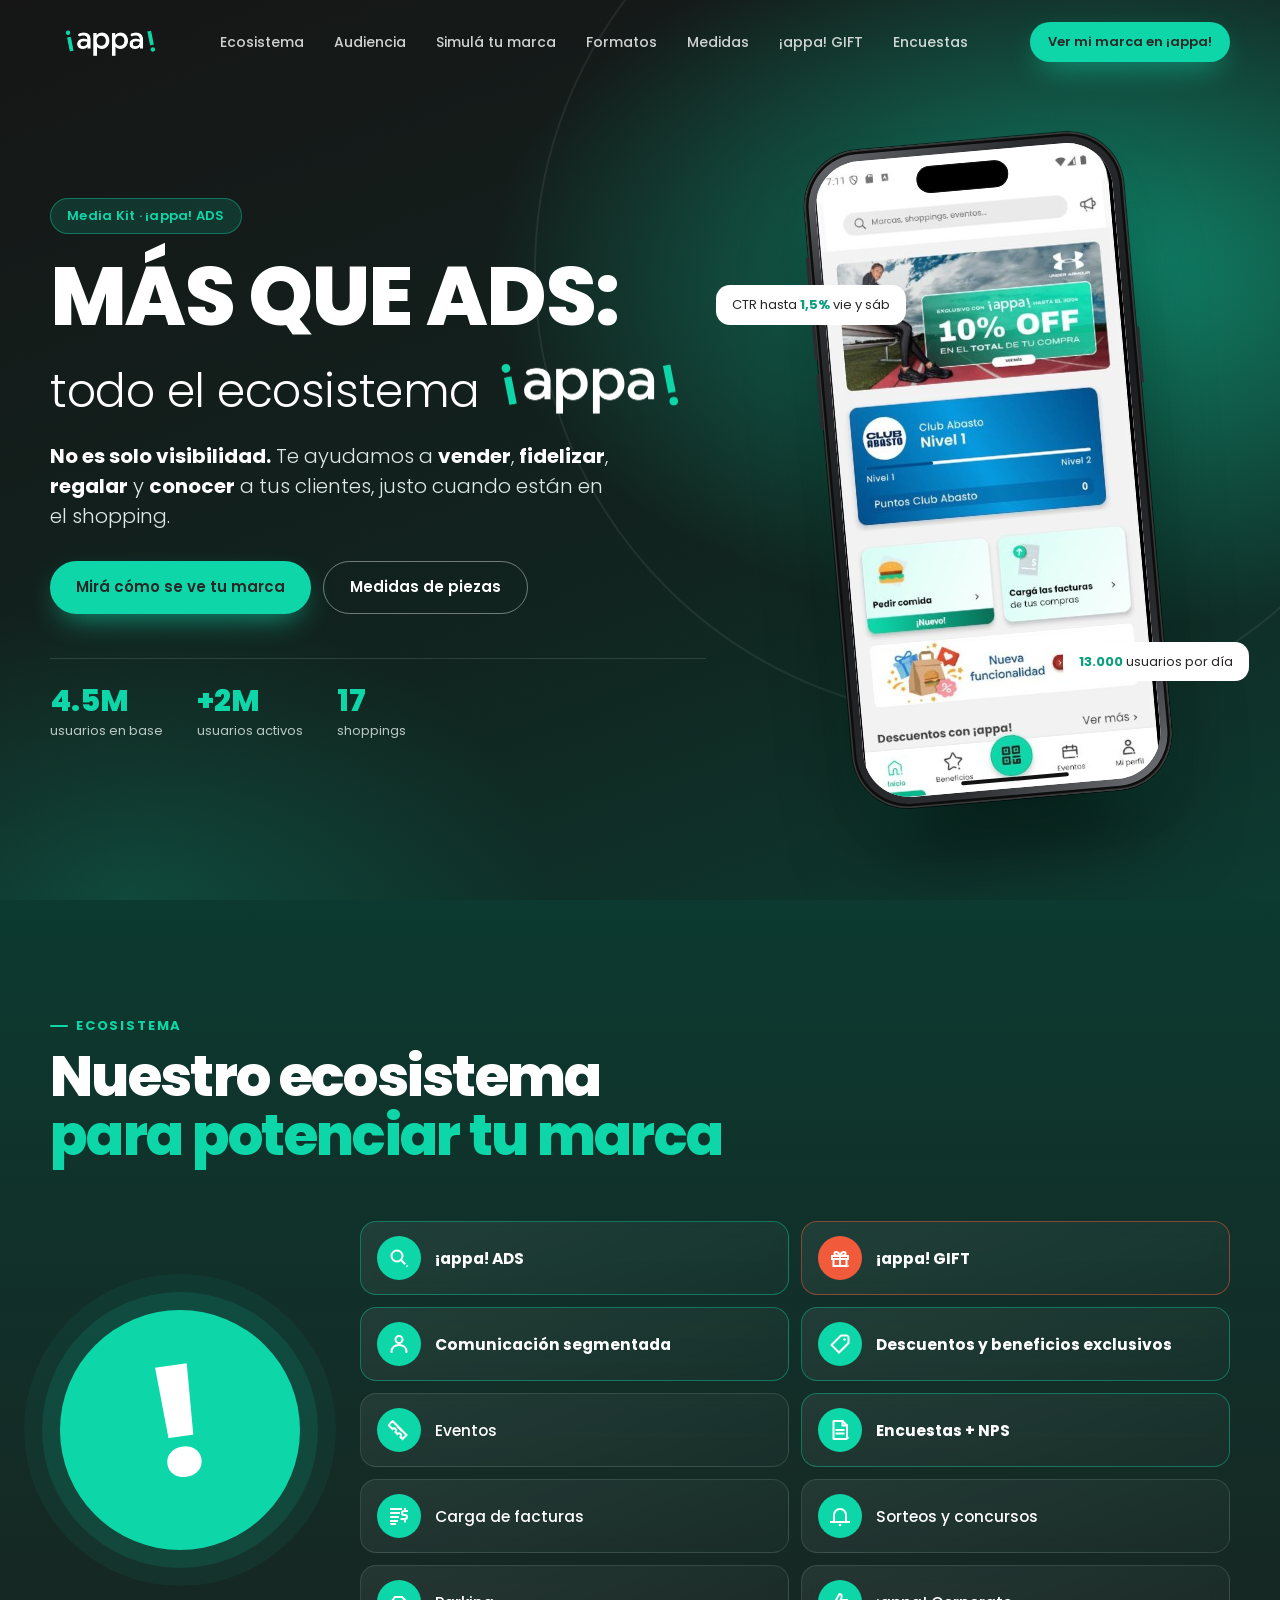
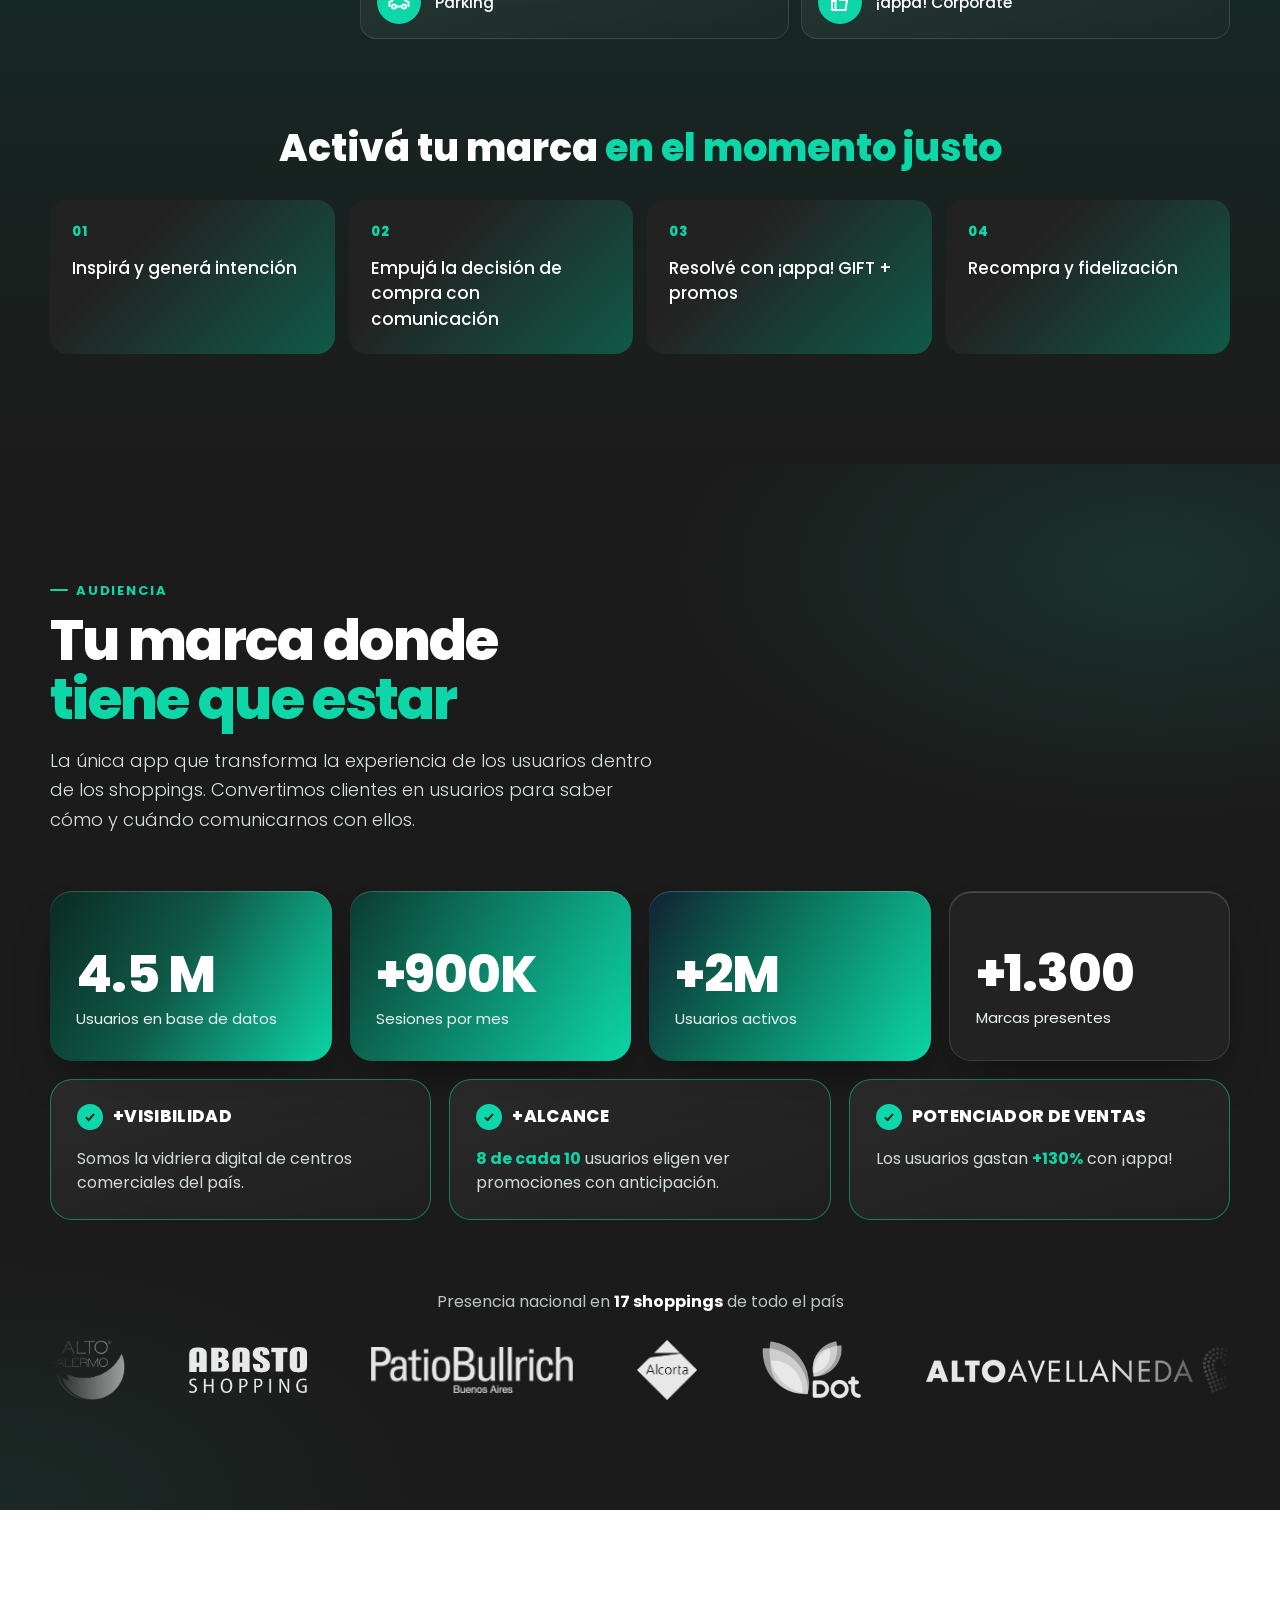
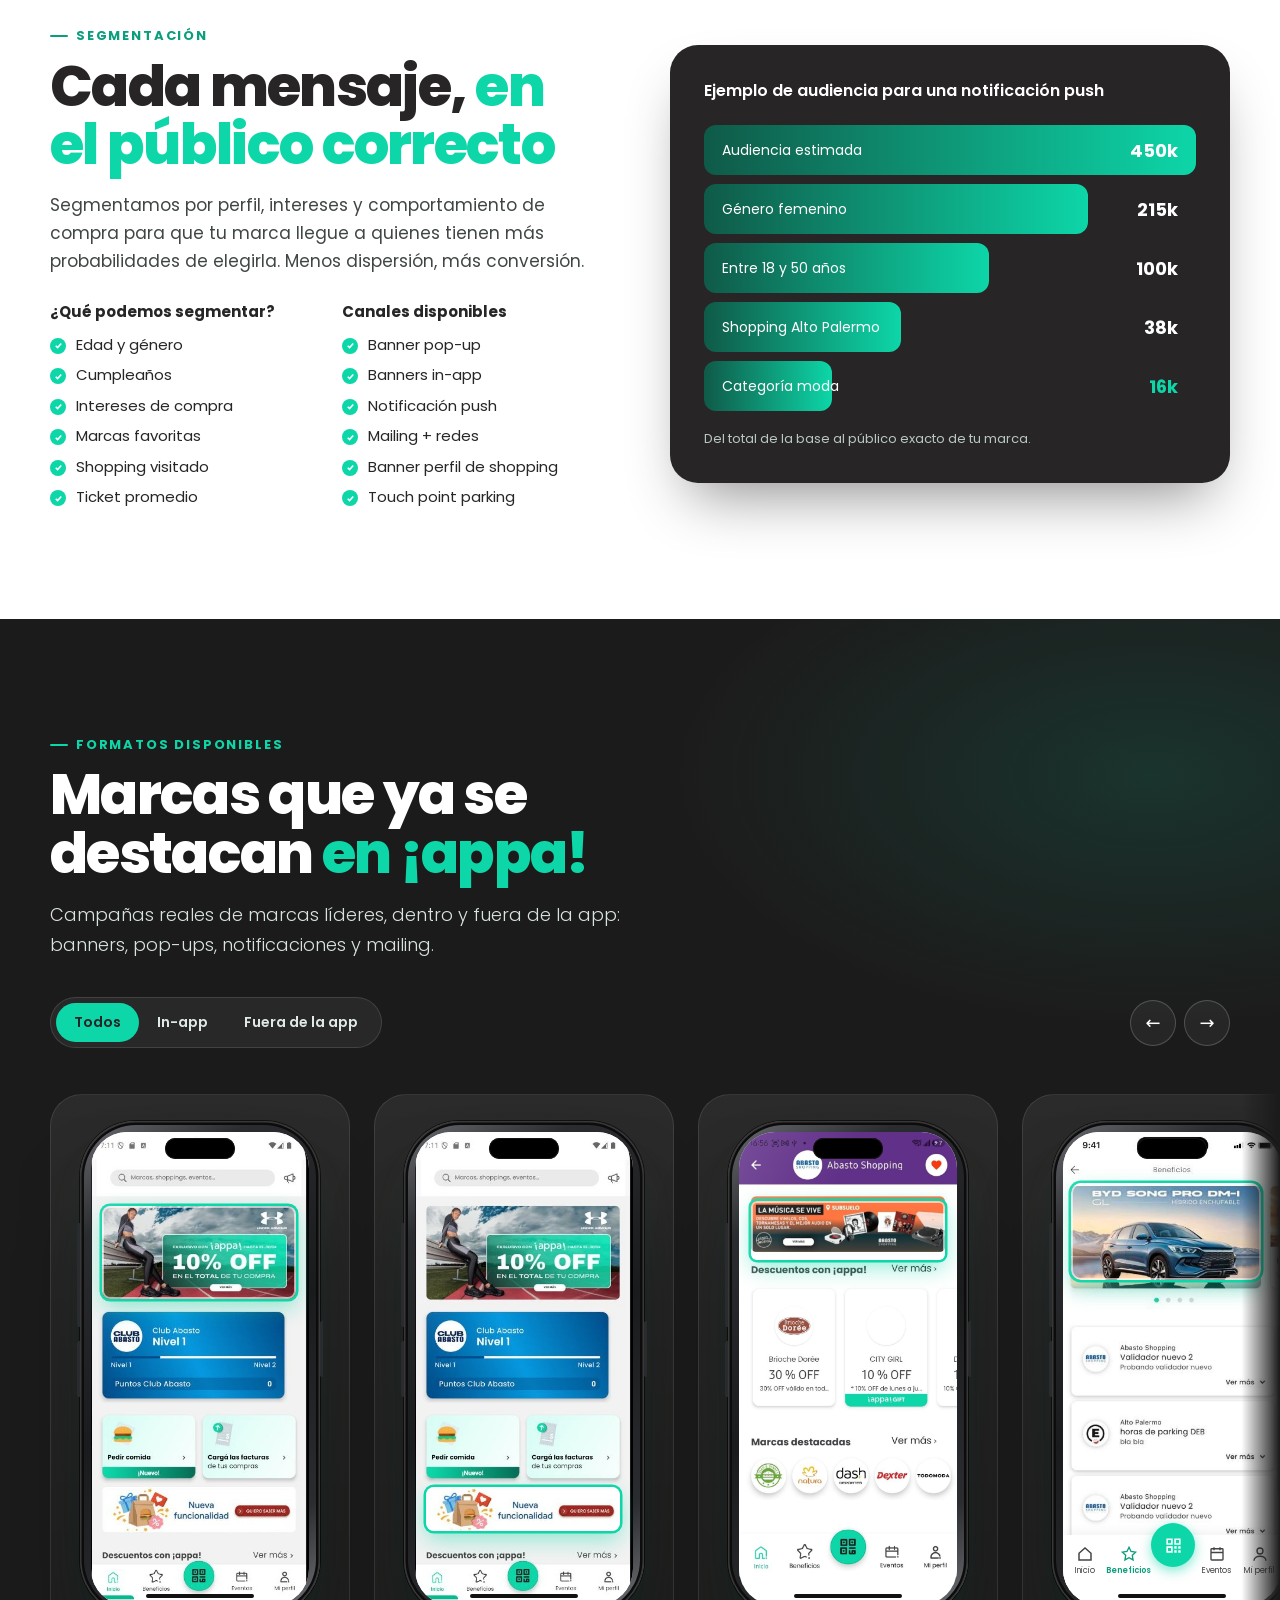
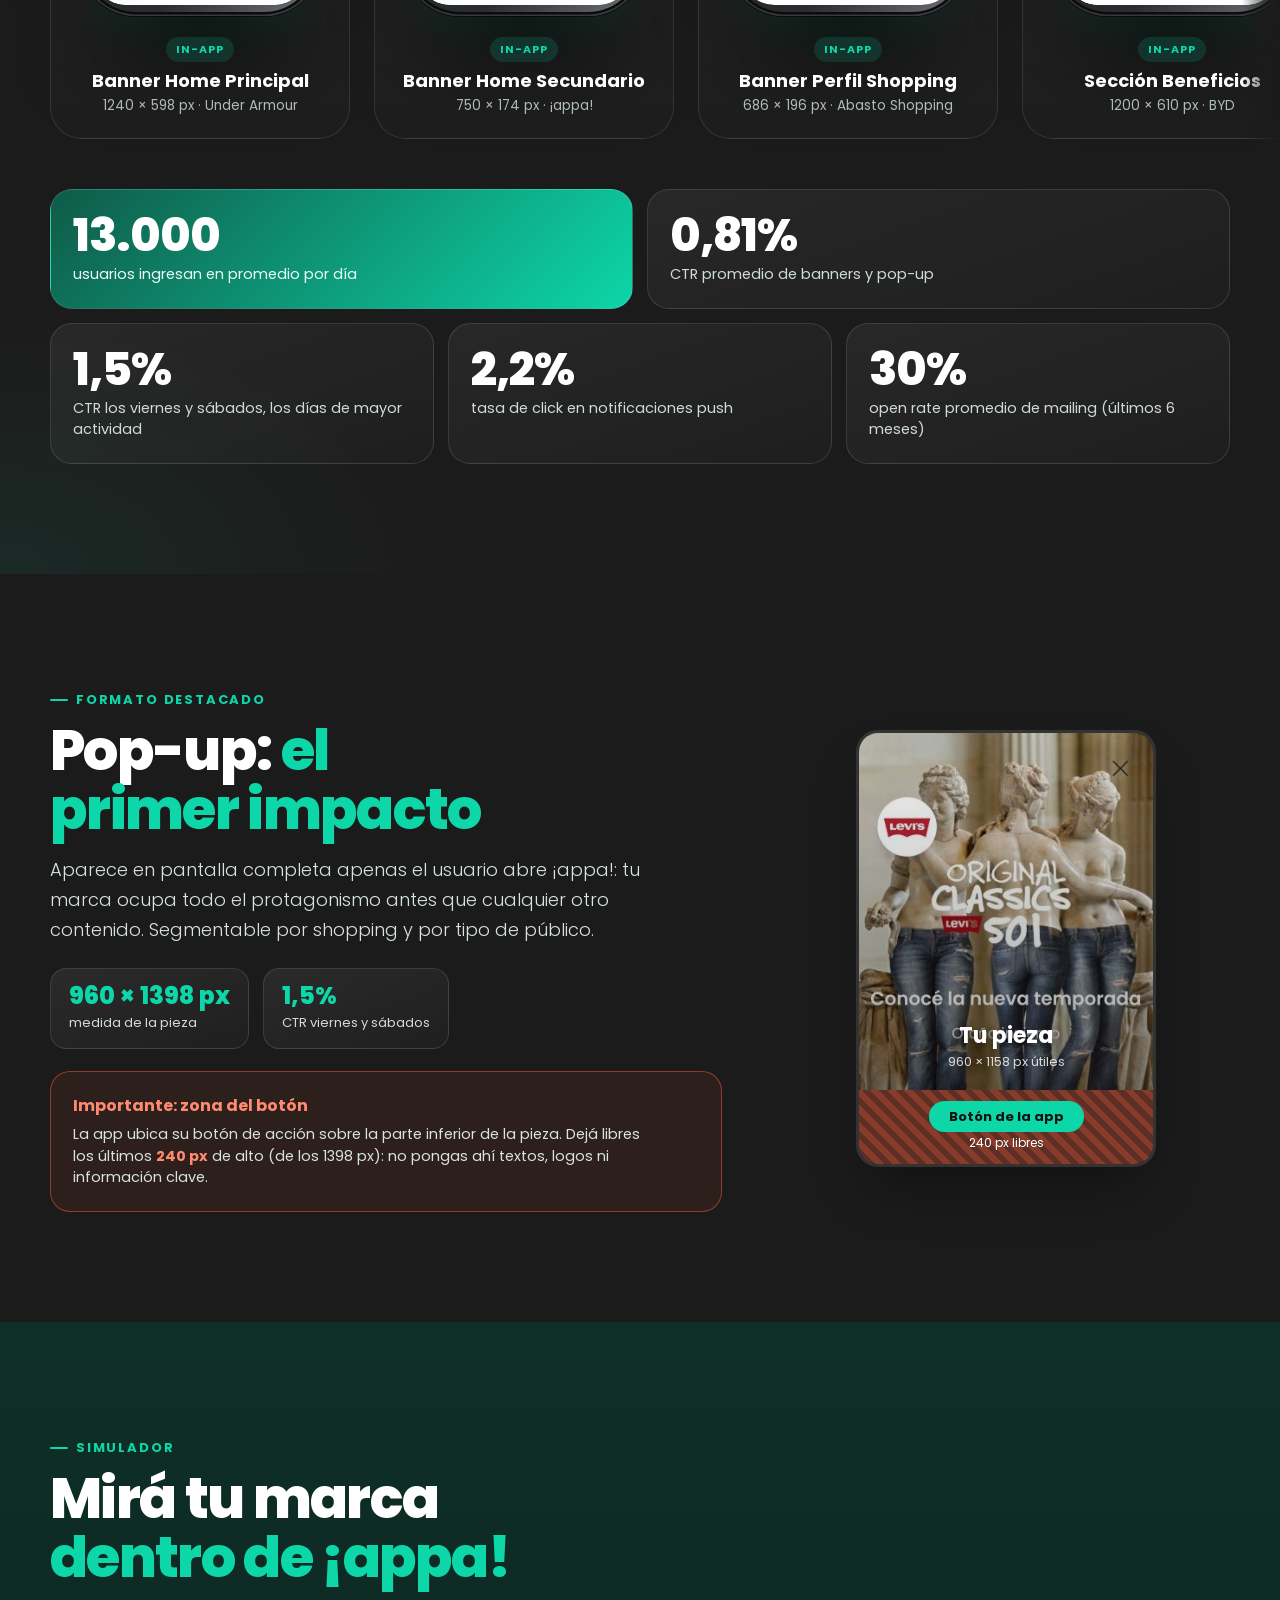
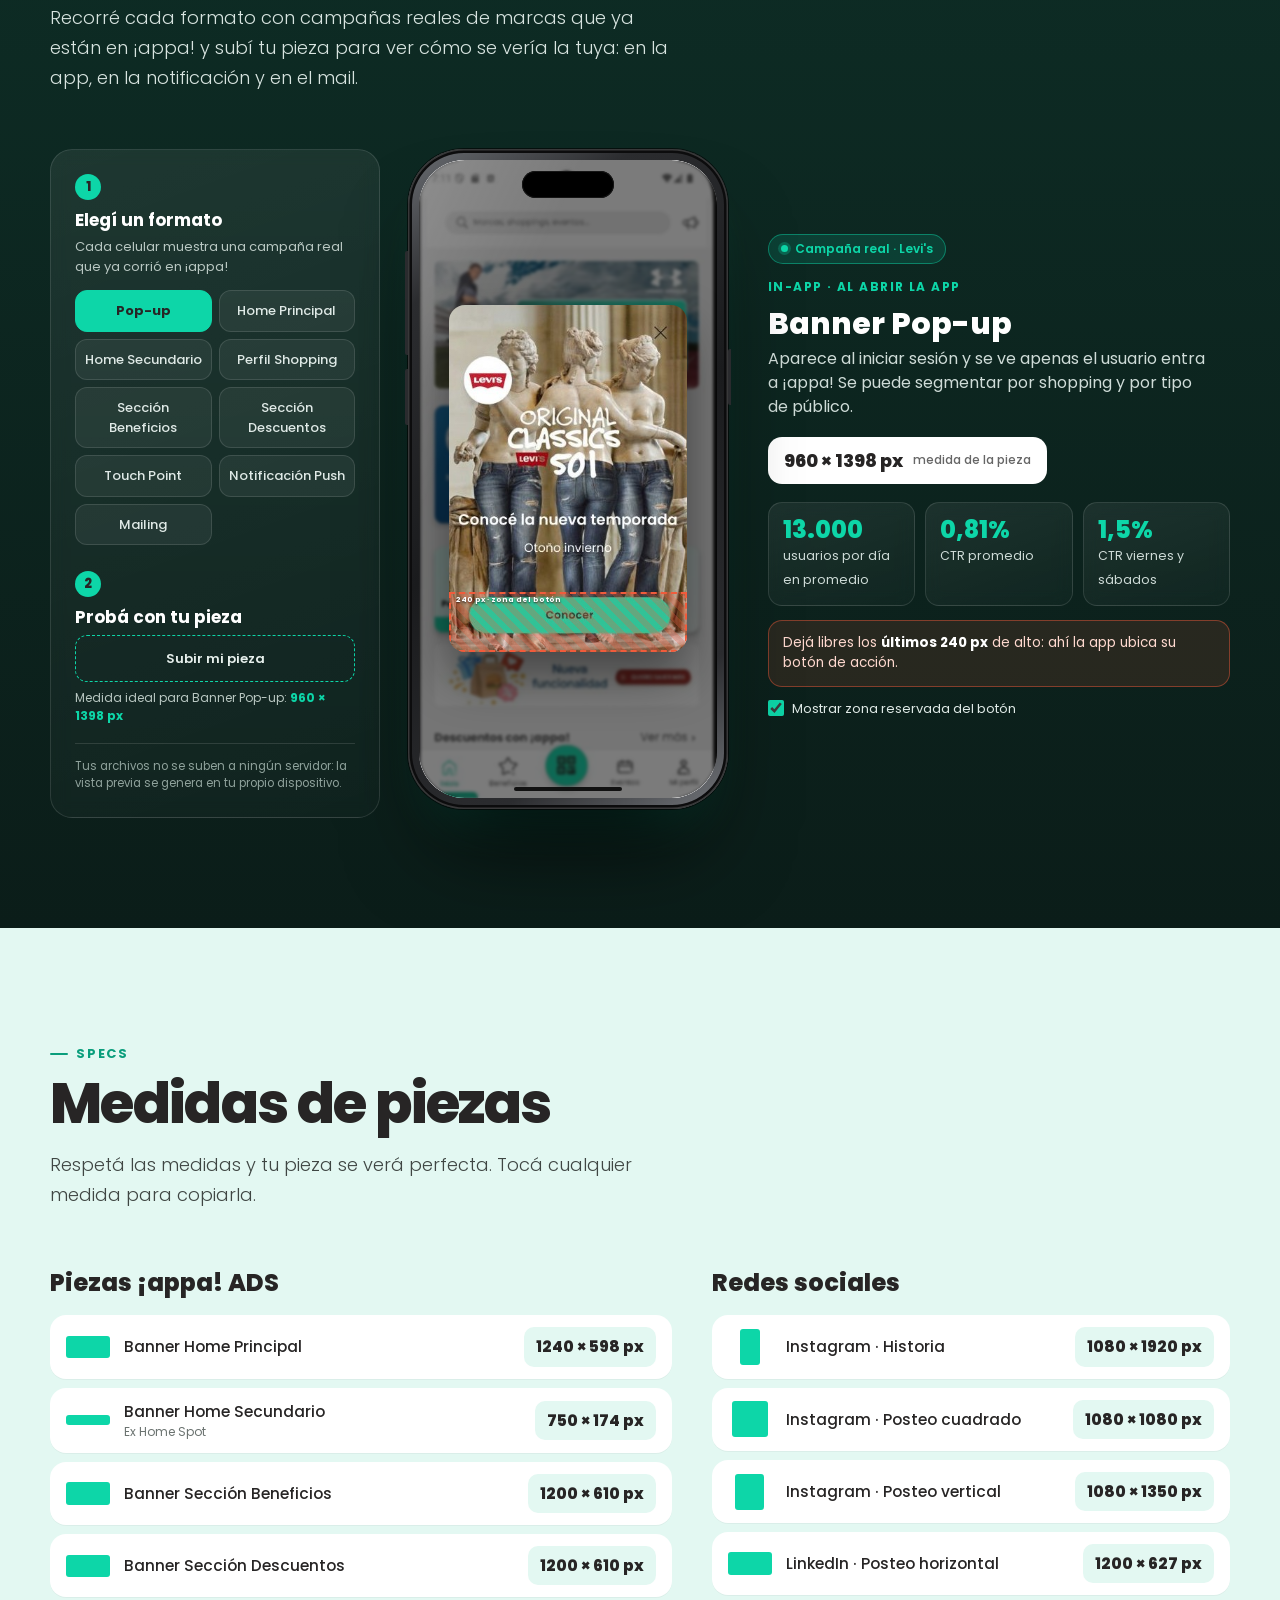
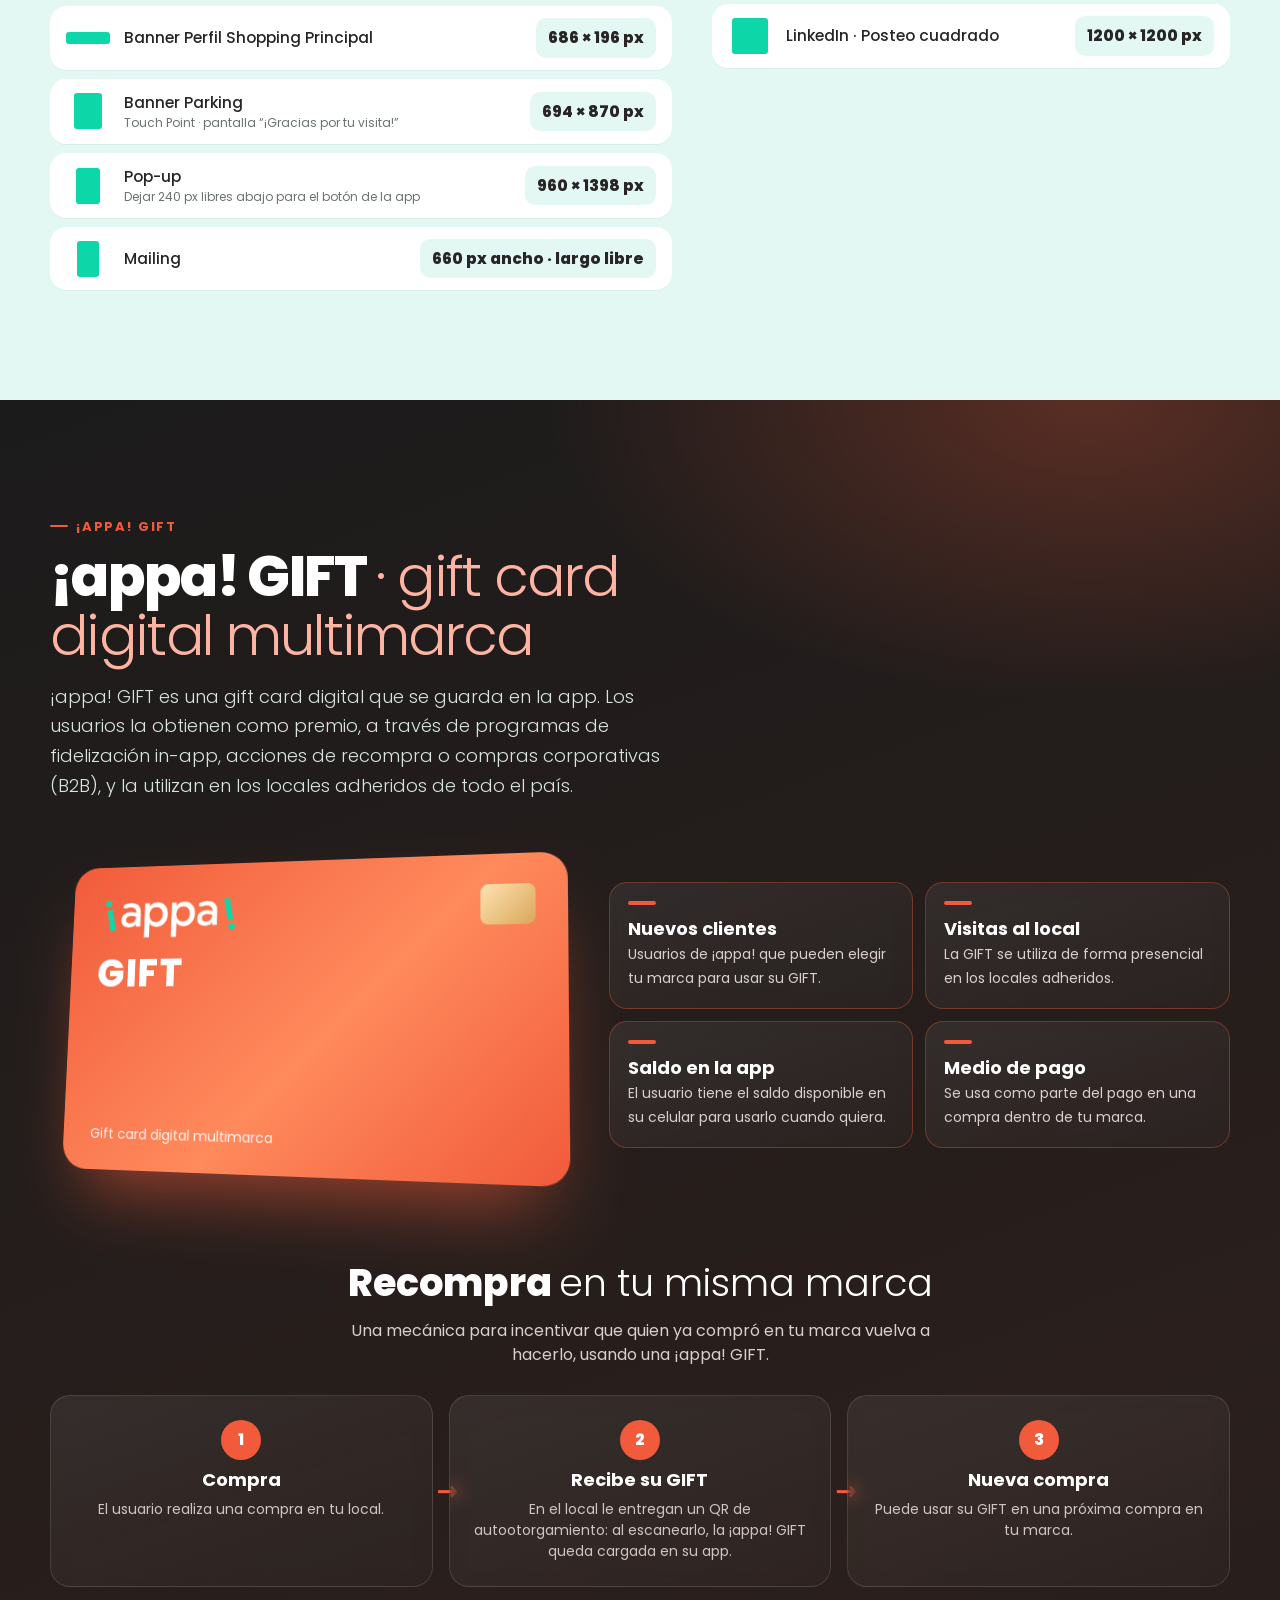
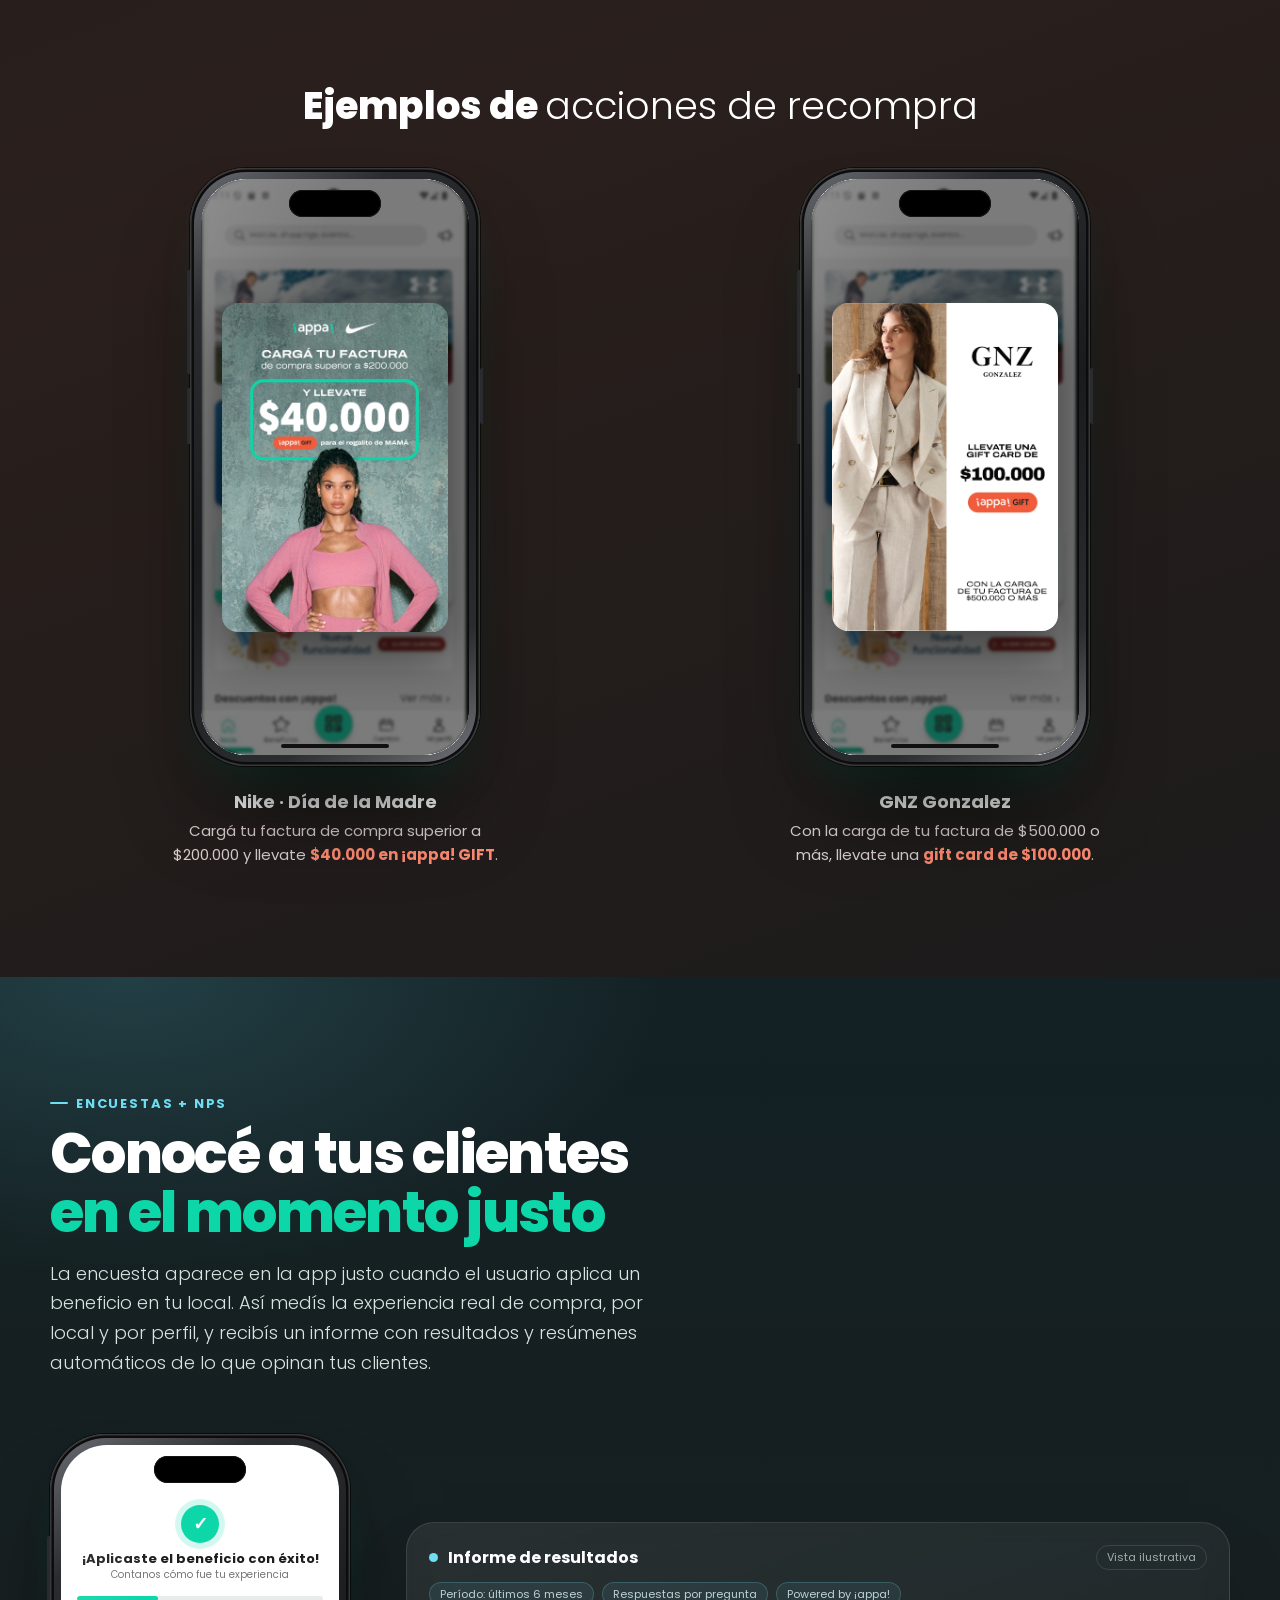
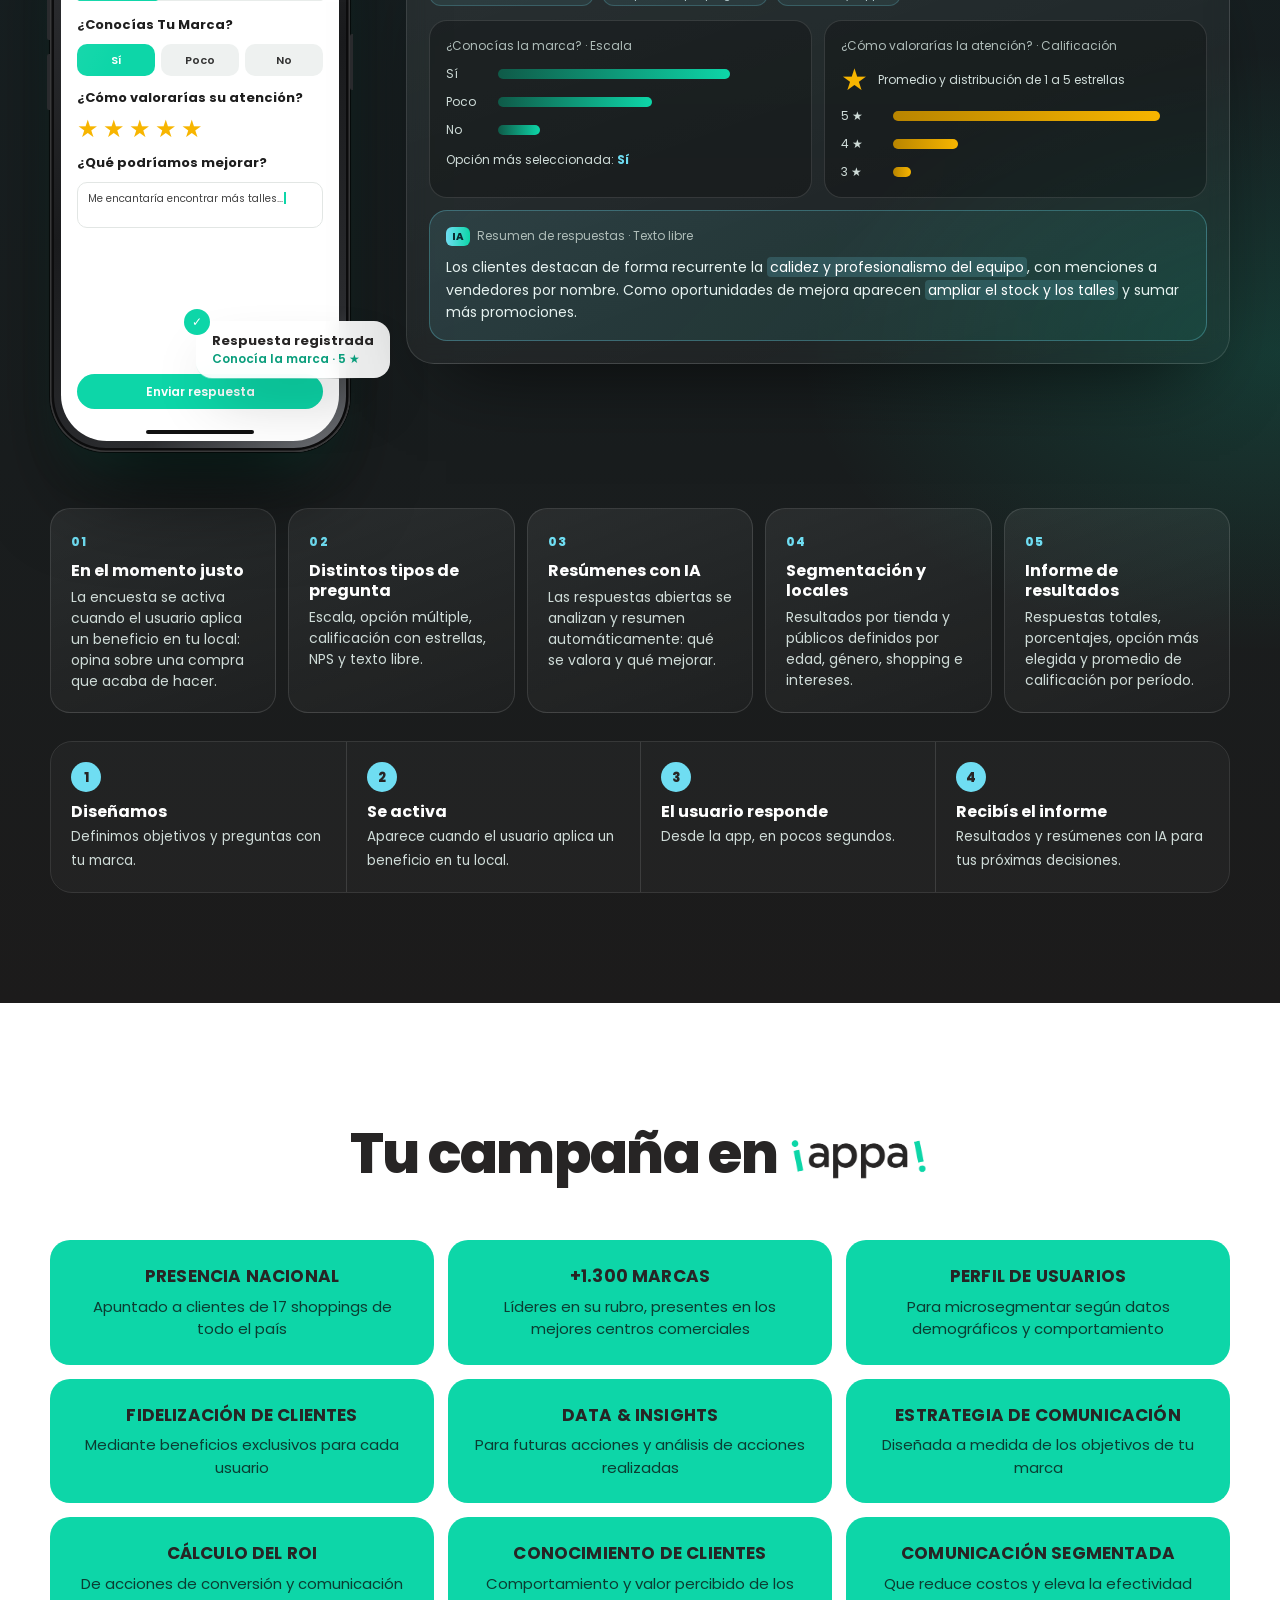
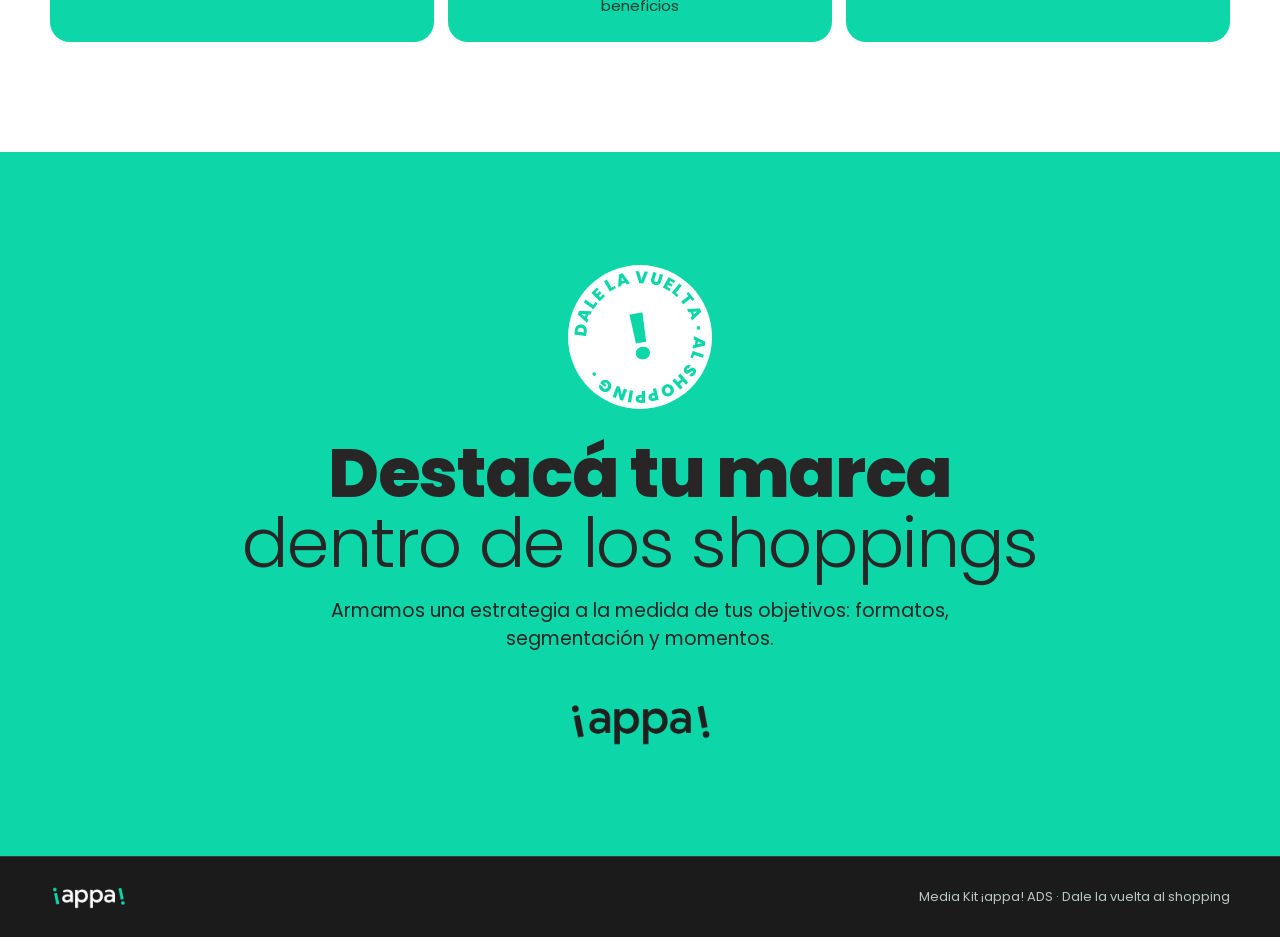
==== commit 35c5fe82: "Corta: cierre invitando a conocer el ecosistema ¡appa! Co-Authored-By: Claude Opus 5.5 <noreply@anth" ====
--- a/index.html
+++ b/index.html
@@ -17,7 +17,7 @@
 <link rel="preconnect" href="https://fonts.googleapis.com">
 <link rel="preconnect" href="https://fonts.gstatic.com" crossorigin>
 <link href="https://fonts.googleapis.com/css2?family=Poppins:wght@300;400;500;600;700;800;900&display=swap" rel="stylesheet">
-<link rel="stylesheet" href="styles.css?v=202610161834">
+<link rel="stylesheet" href="styles.css?v=202610161843">
 </head>
 <body>
 
@@ -425,6 +425,6 @@
 </footer>
 
 <div class="toast" id="toast" role="status" aria-live="polite"></div>
-<script src="app.js?v=202610161834"></script>
+<script src="app.js?v=202610161843"></script>
 </body>
 </html>
--- a/styles.css
+++ b/styles.css
@@ -697,3 +697,14 @@
 .btn-dark{background:var(--ink);color:#fff;margin-top:28px;box-shadow:0 14px 30px -12px rgba(0,0,0,.5)}
 .btn-dark:hover{background:#000}
 @media (max-width:860px){.que{grid-template-columns:1fr}}
+.cta-inline{height:.72em;filter:none}
+.eco-chips{display:flex;flex-wrap:wrap;justify-content:center;gap:10px;max-width:760px;margin-top:26px}
+.eco-chips span{background:rgba(255,255,255,.35);border:1.5px solid rgba(39,37,37,.18);color:var(--ink);font-weight:600;font-size:15px;padding:9px 18px;border-radius:999px;animation:chipIn .6s cubic-bezier(.2,.8,.2,1) both}
+.eco-chips span:nth-child(2n){background:var(--ink);color:#fff;border-color:var(--ink)}
+.eco-chips span:nth-child(1){background:var(--gift);color:#fff;border-color:var(--gift)}
+.eco-chips span:nth-child(n){animation-delay:calc(var(--d,0)*1ms)}
+@keyframes chipIn{from{opacity:0;transform:translateY(12px) scale(.95)}}
+.btn-xl{font-size:18px;padding:18px 34px;margin-top:30px}
+.btn-xl .arr{display:inline-block;transition:transform .25s}
+.btn-xl:hover .arr{transform:translateX(5px)}
+@media (max-width:560px){.btn-xl{font-size:16px;padding:16px 24px;white-space:normal;text-align:center}.eco-chips span{font-size:13.5px;padding:7px 14px}}
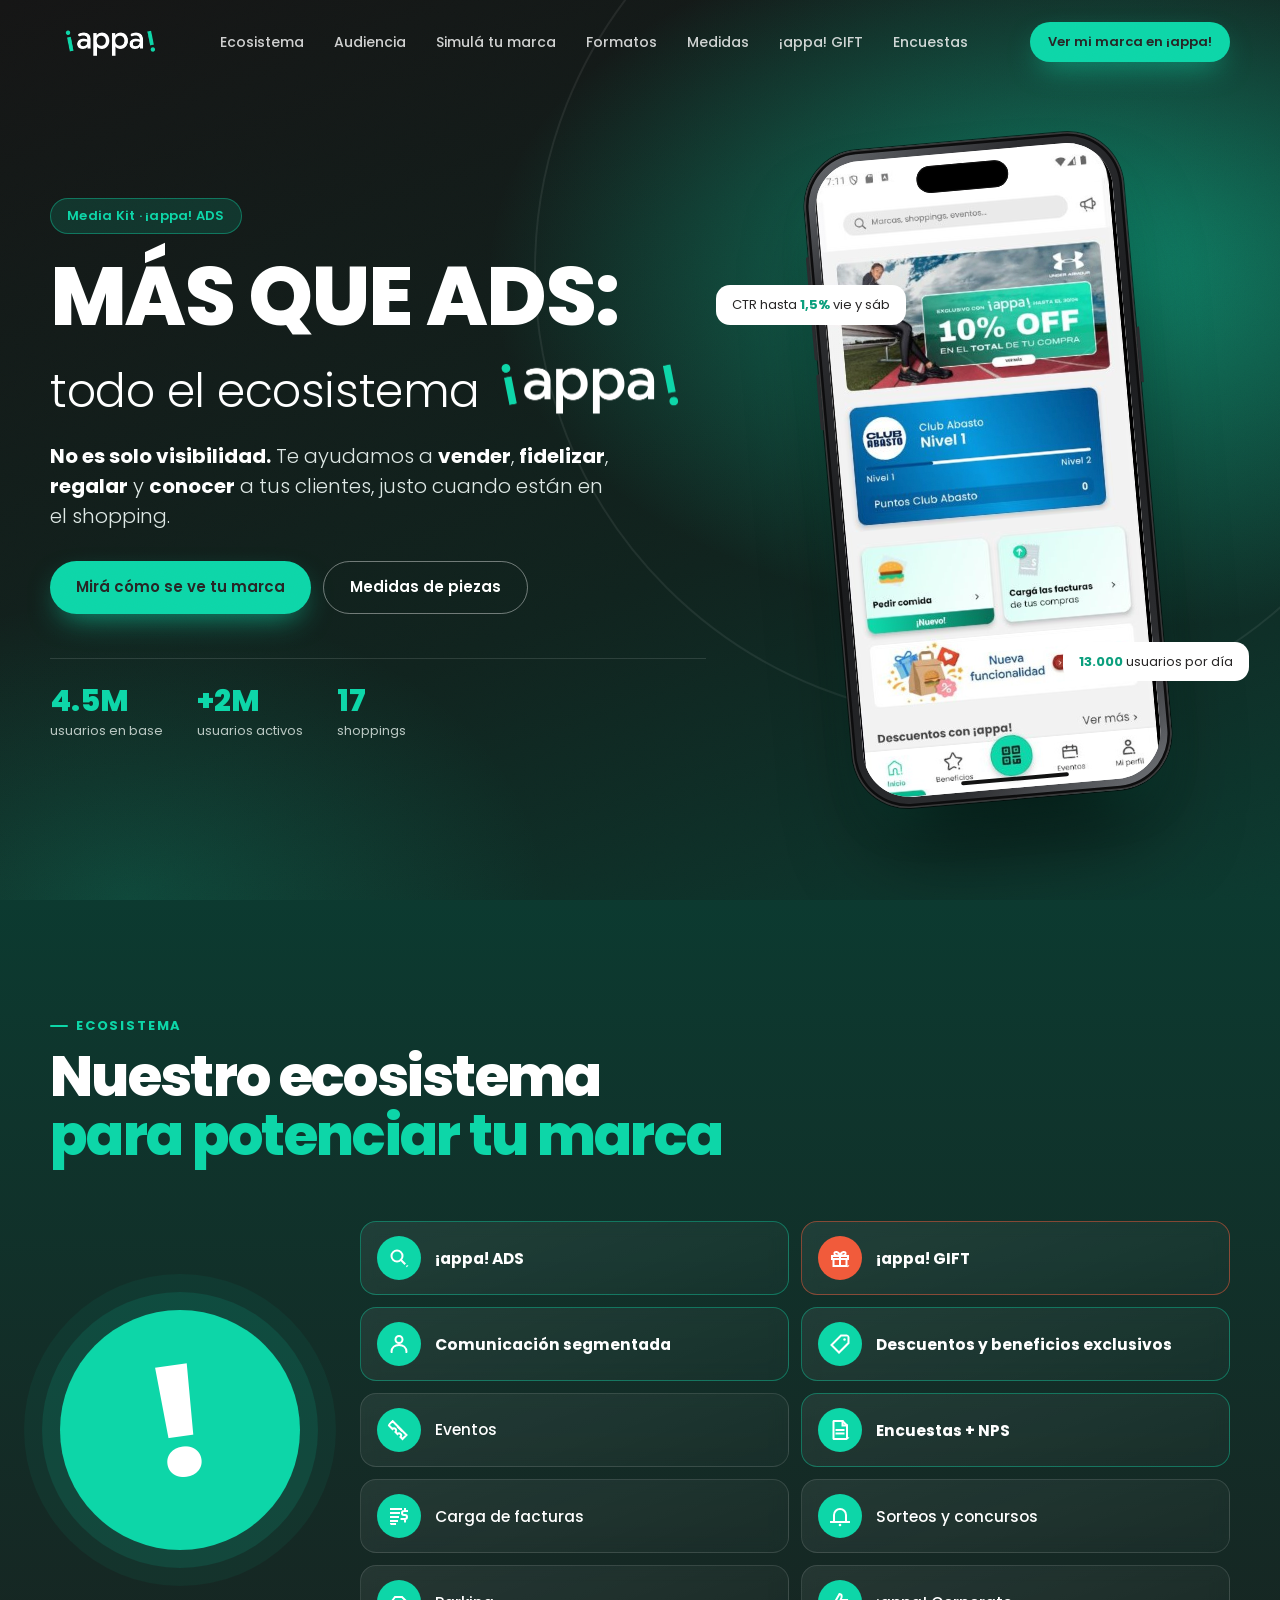
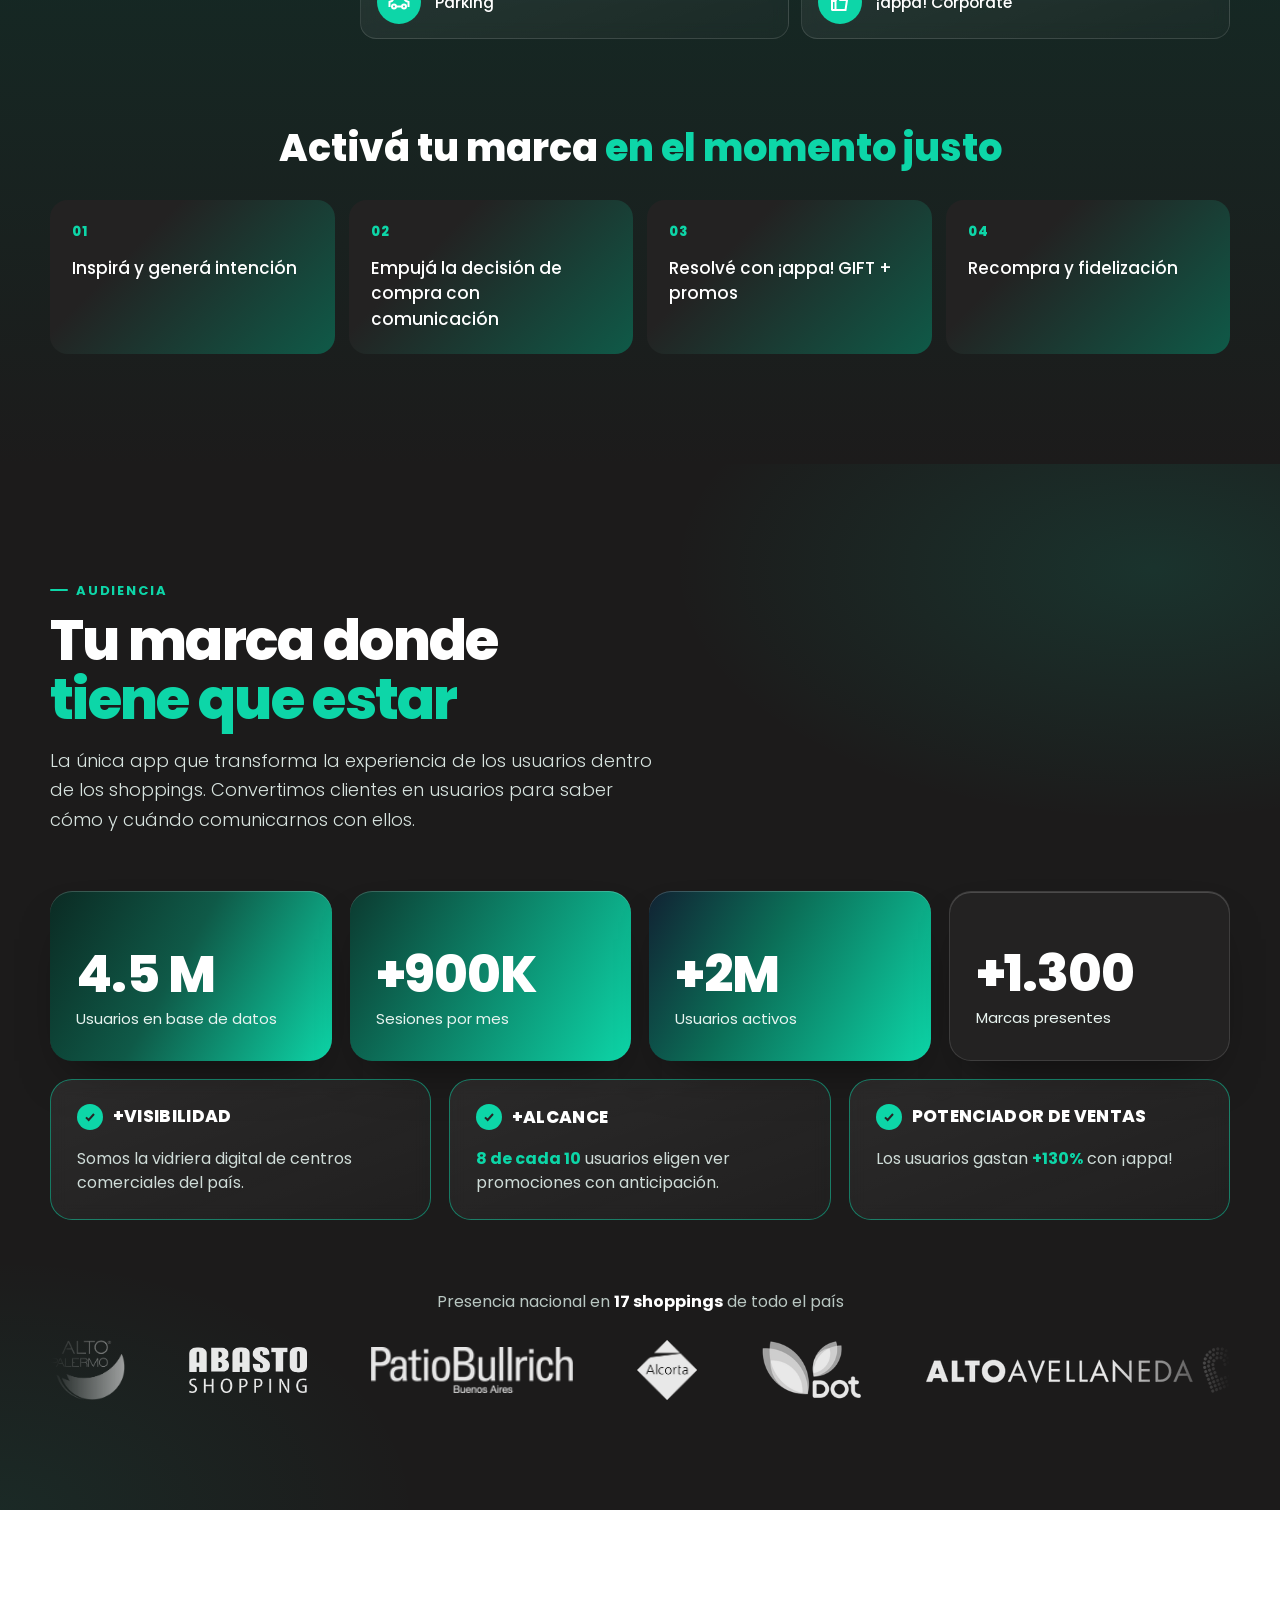
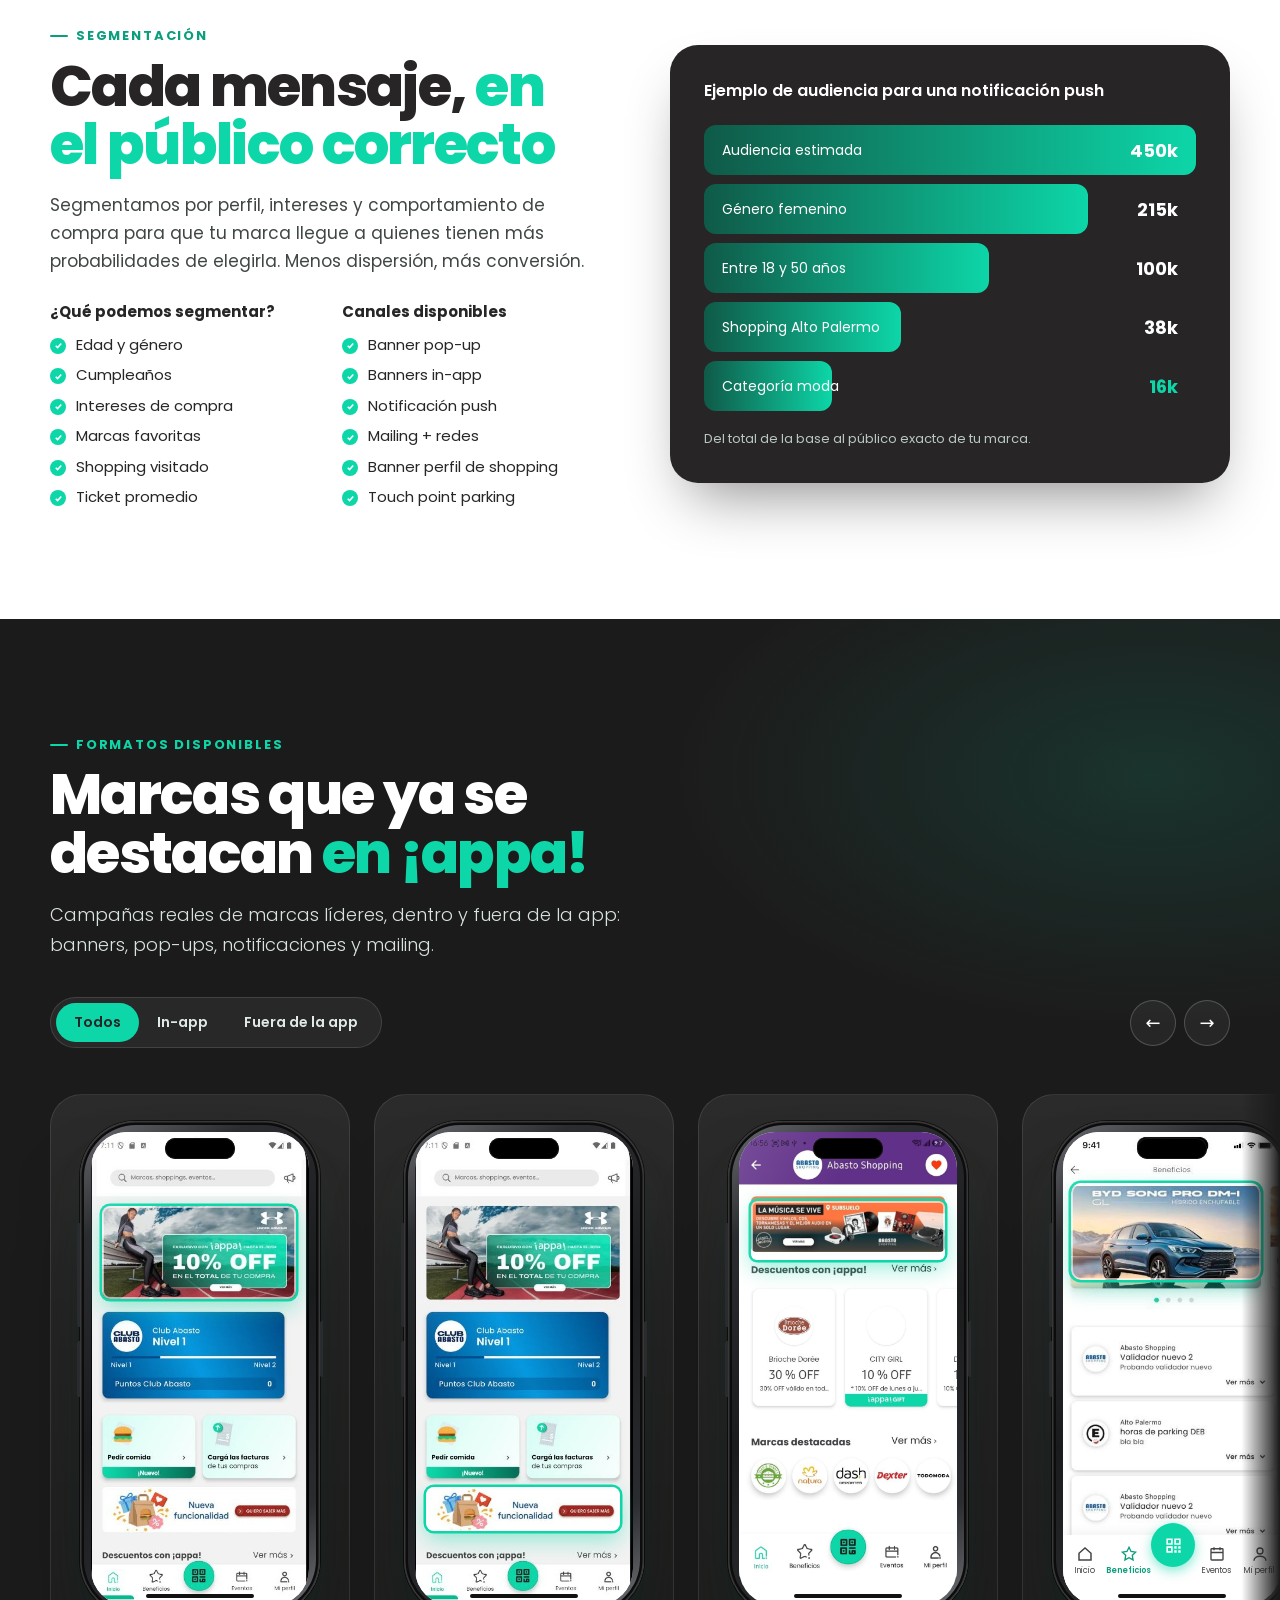
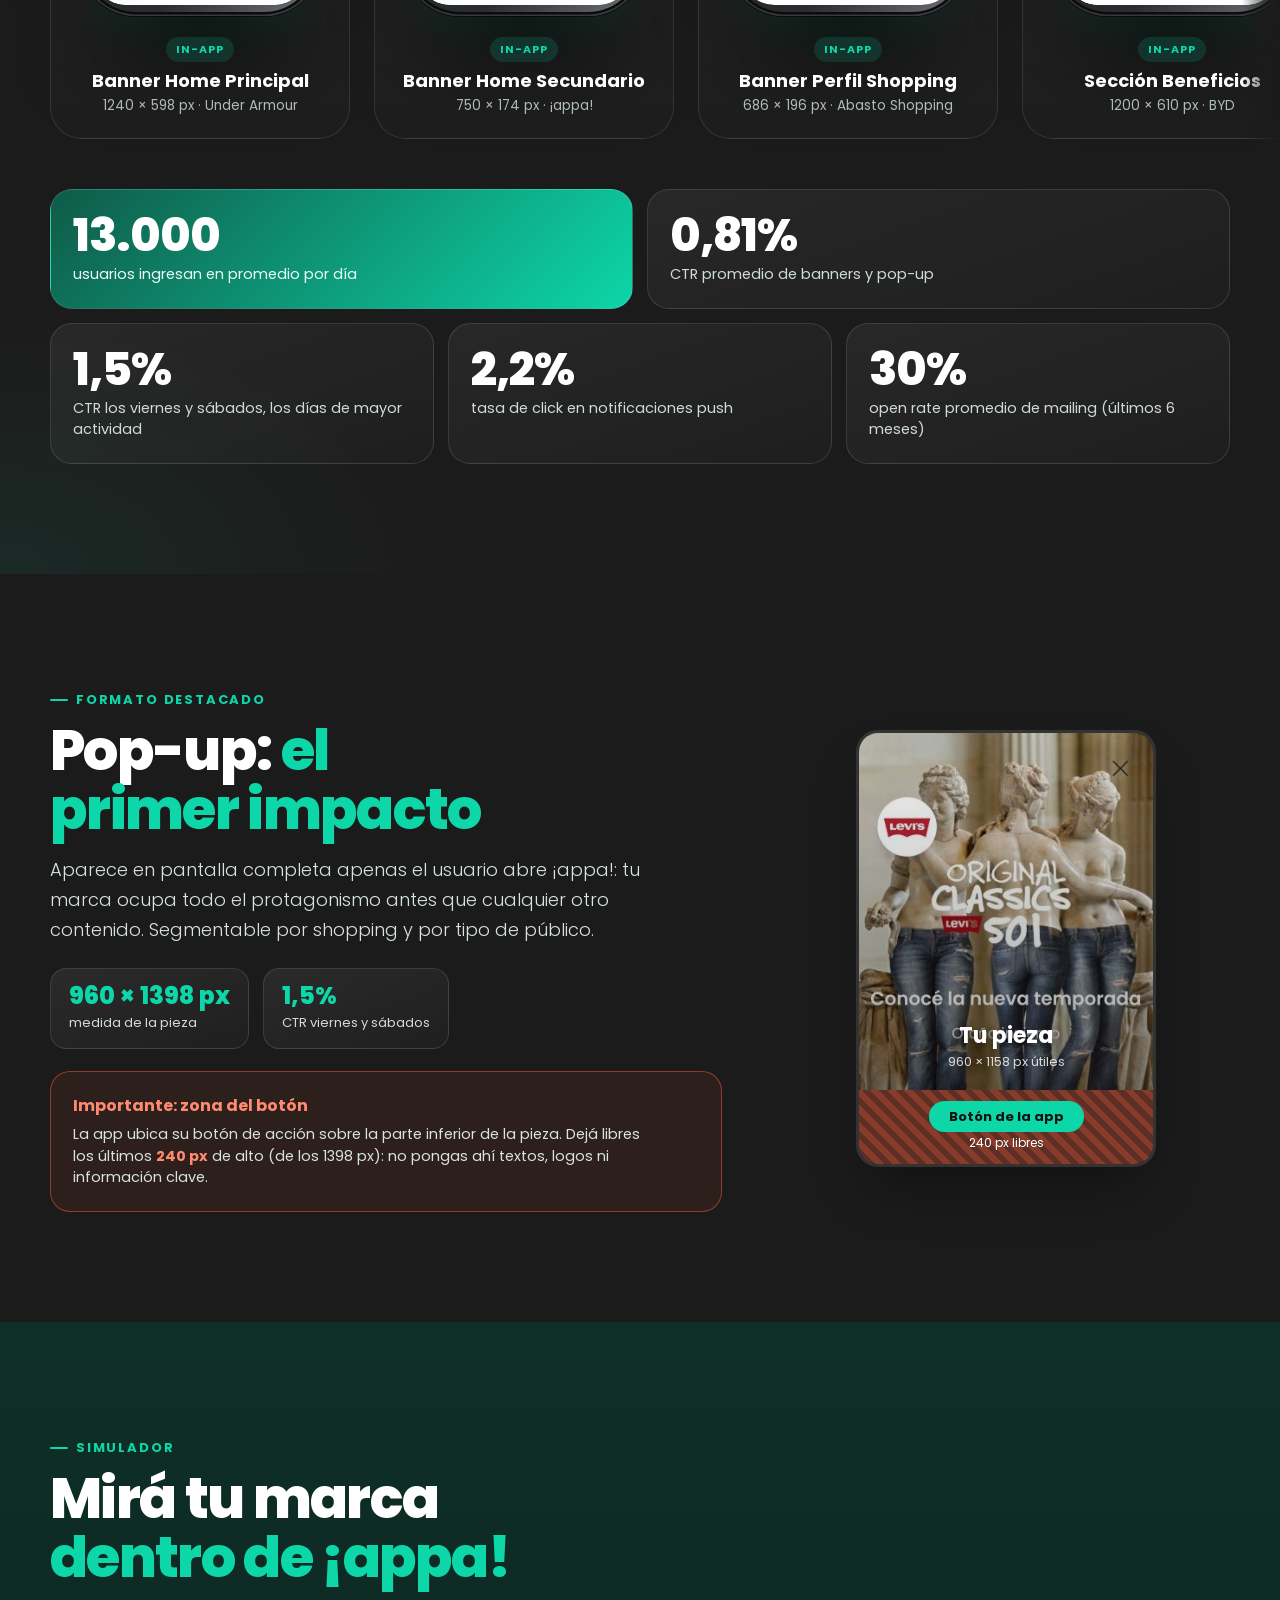
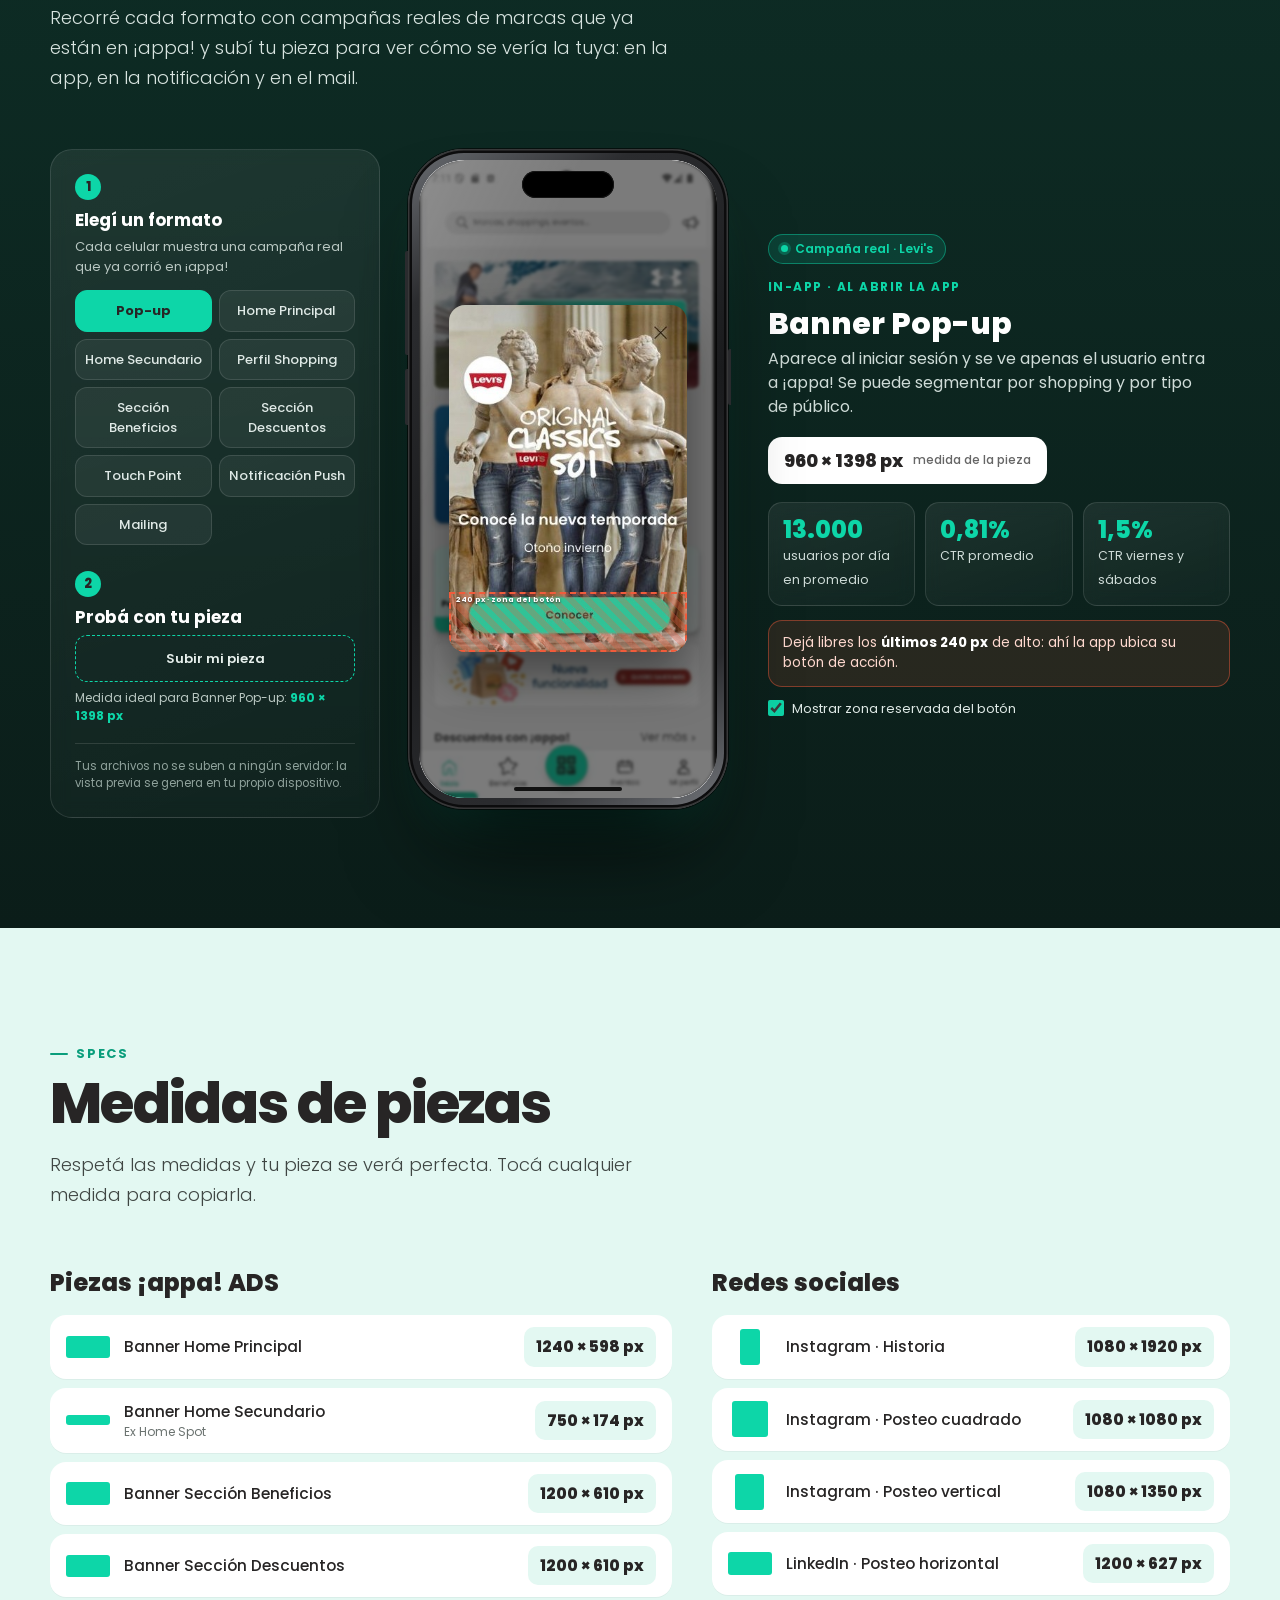
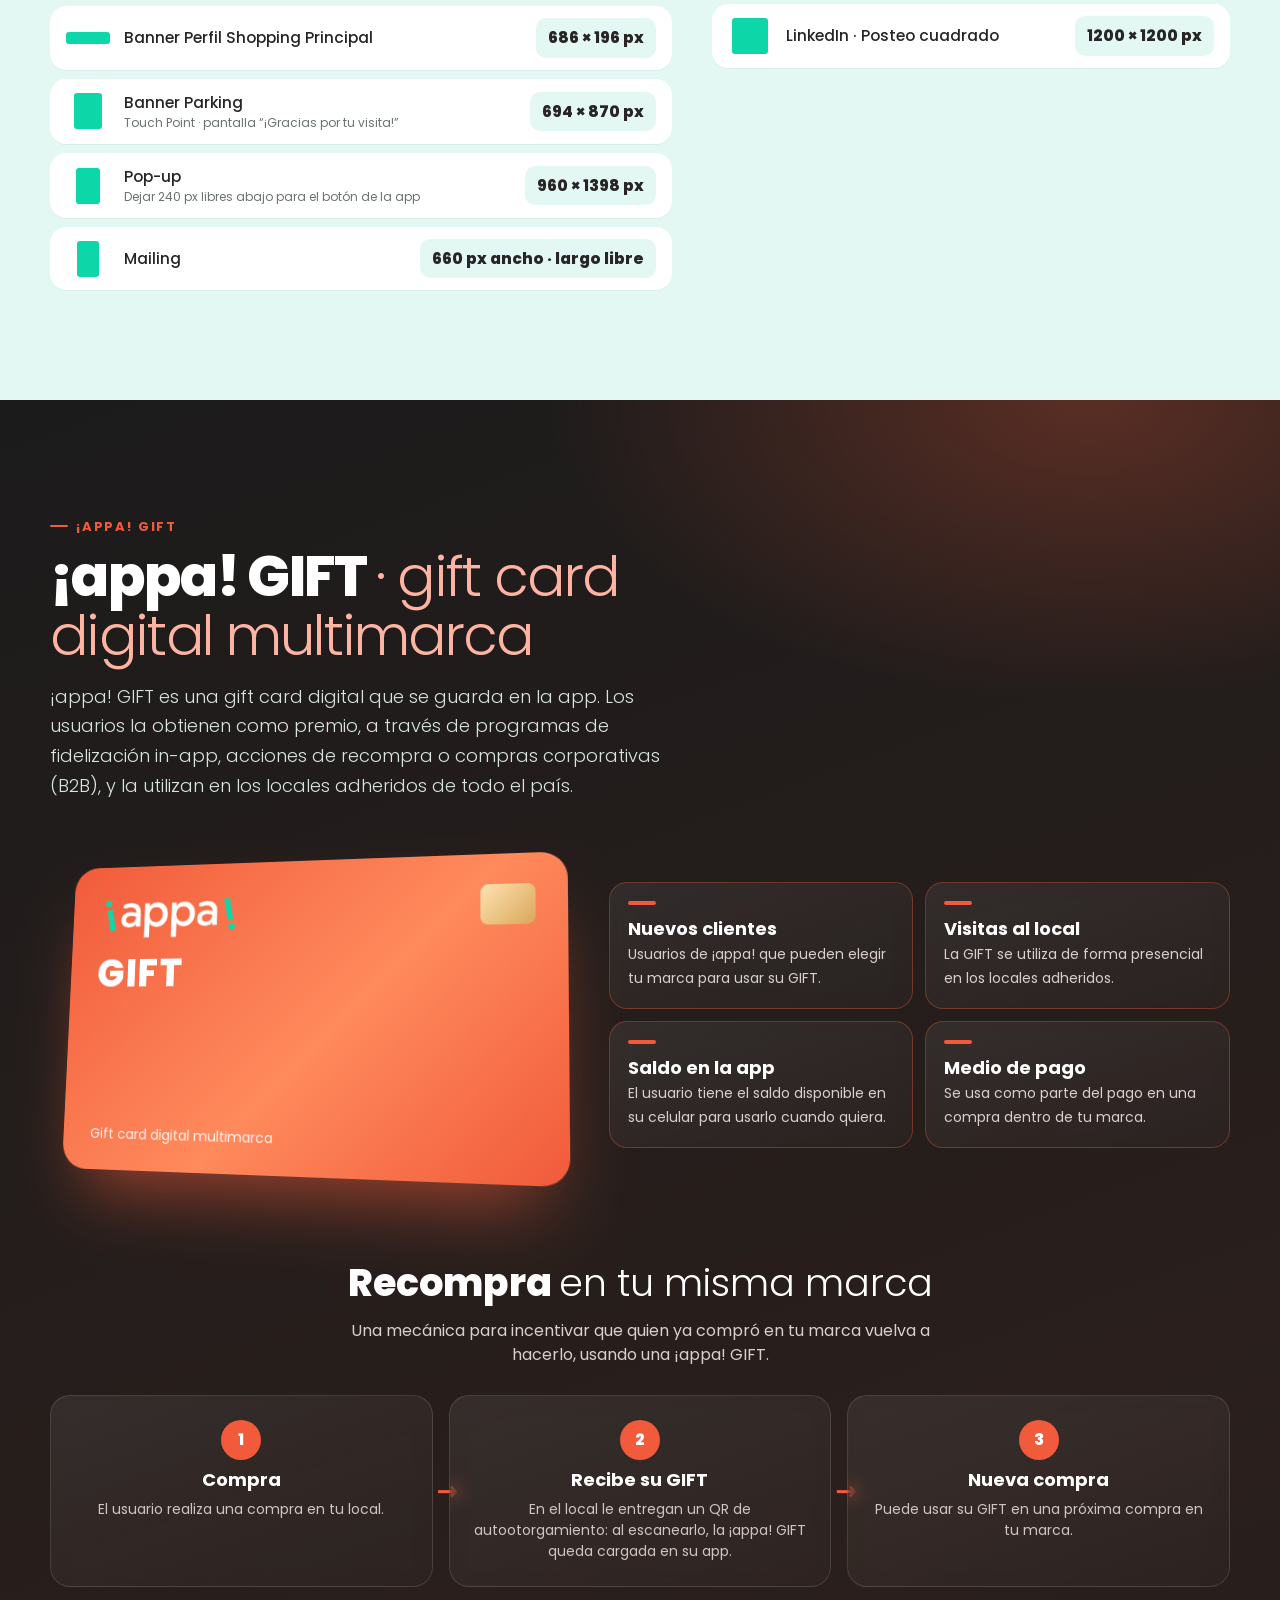
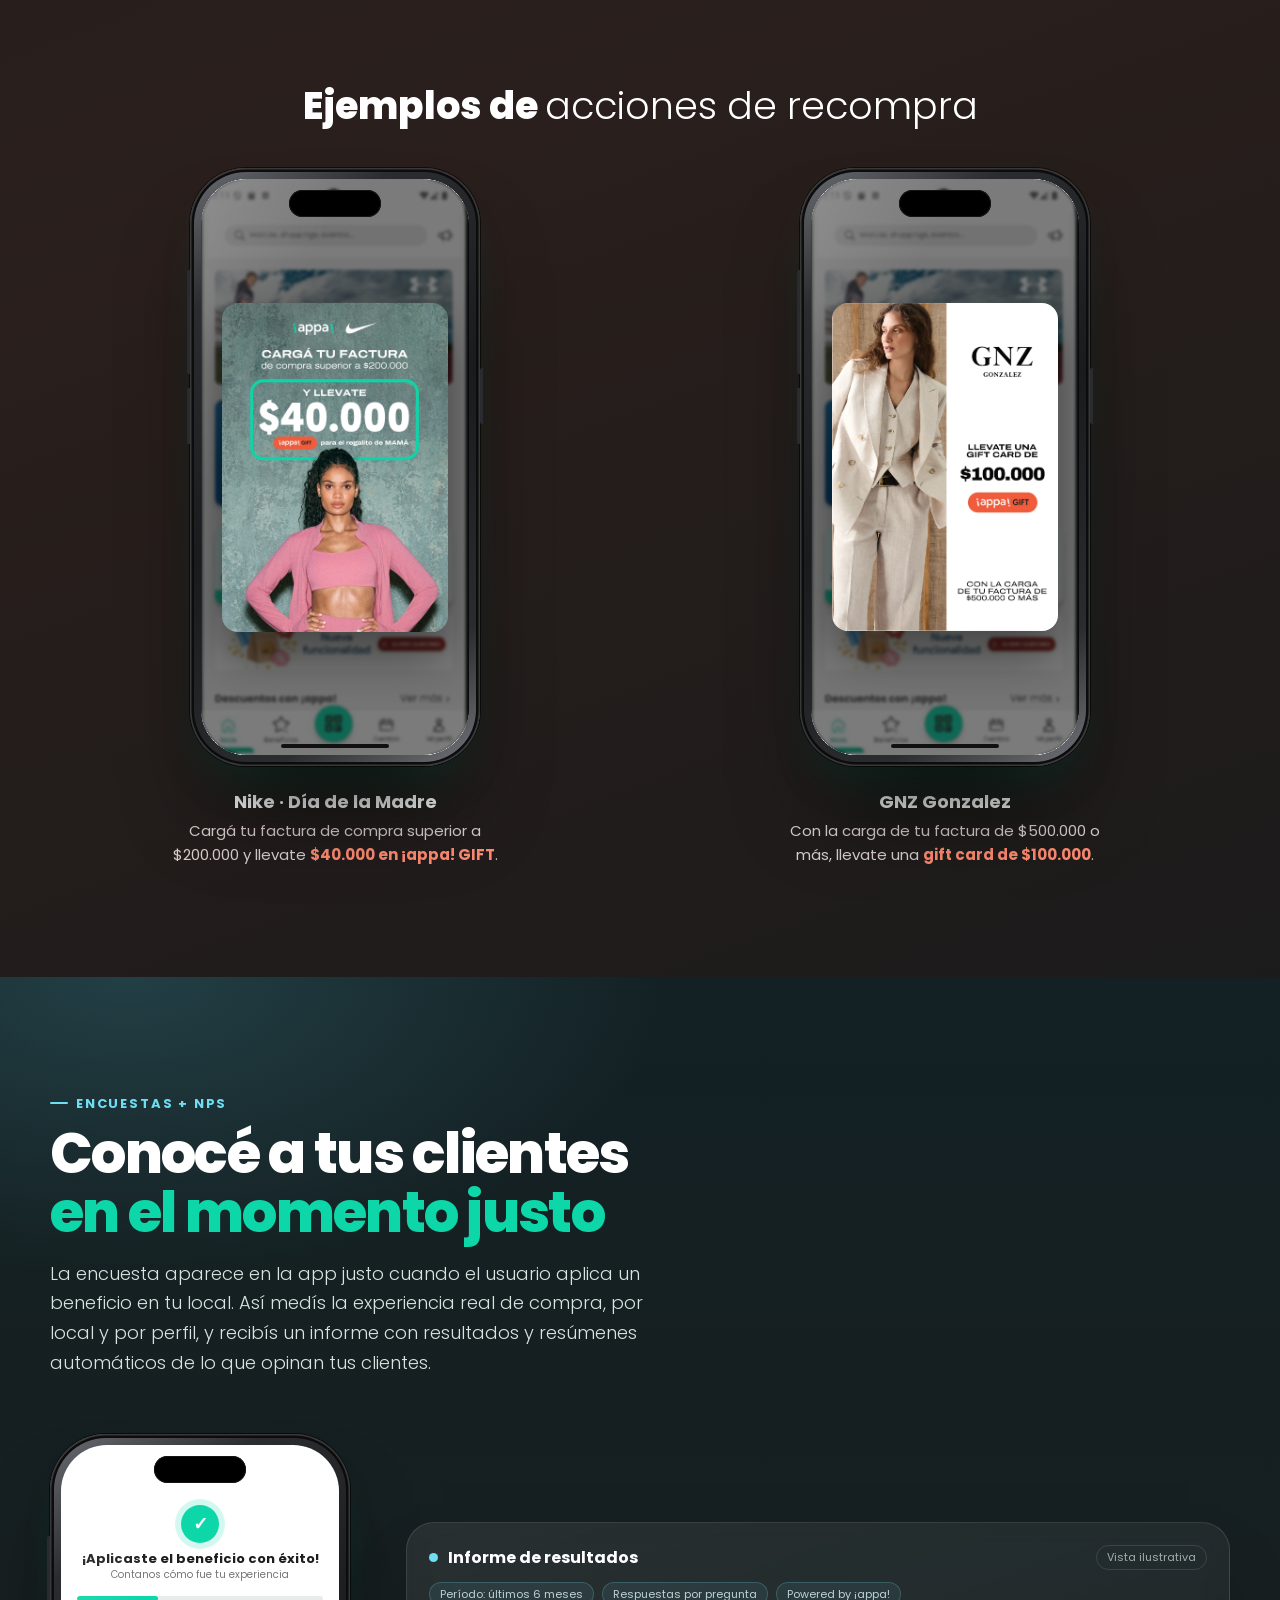
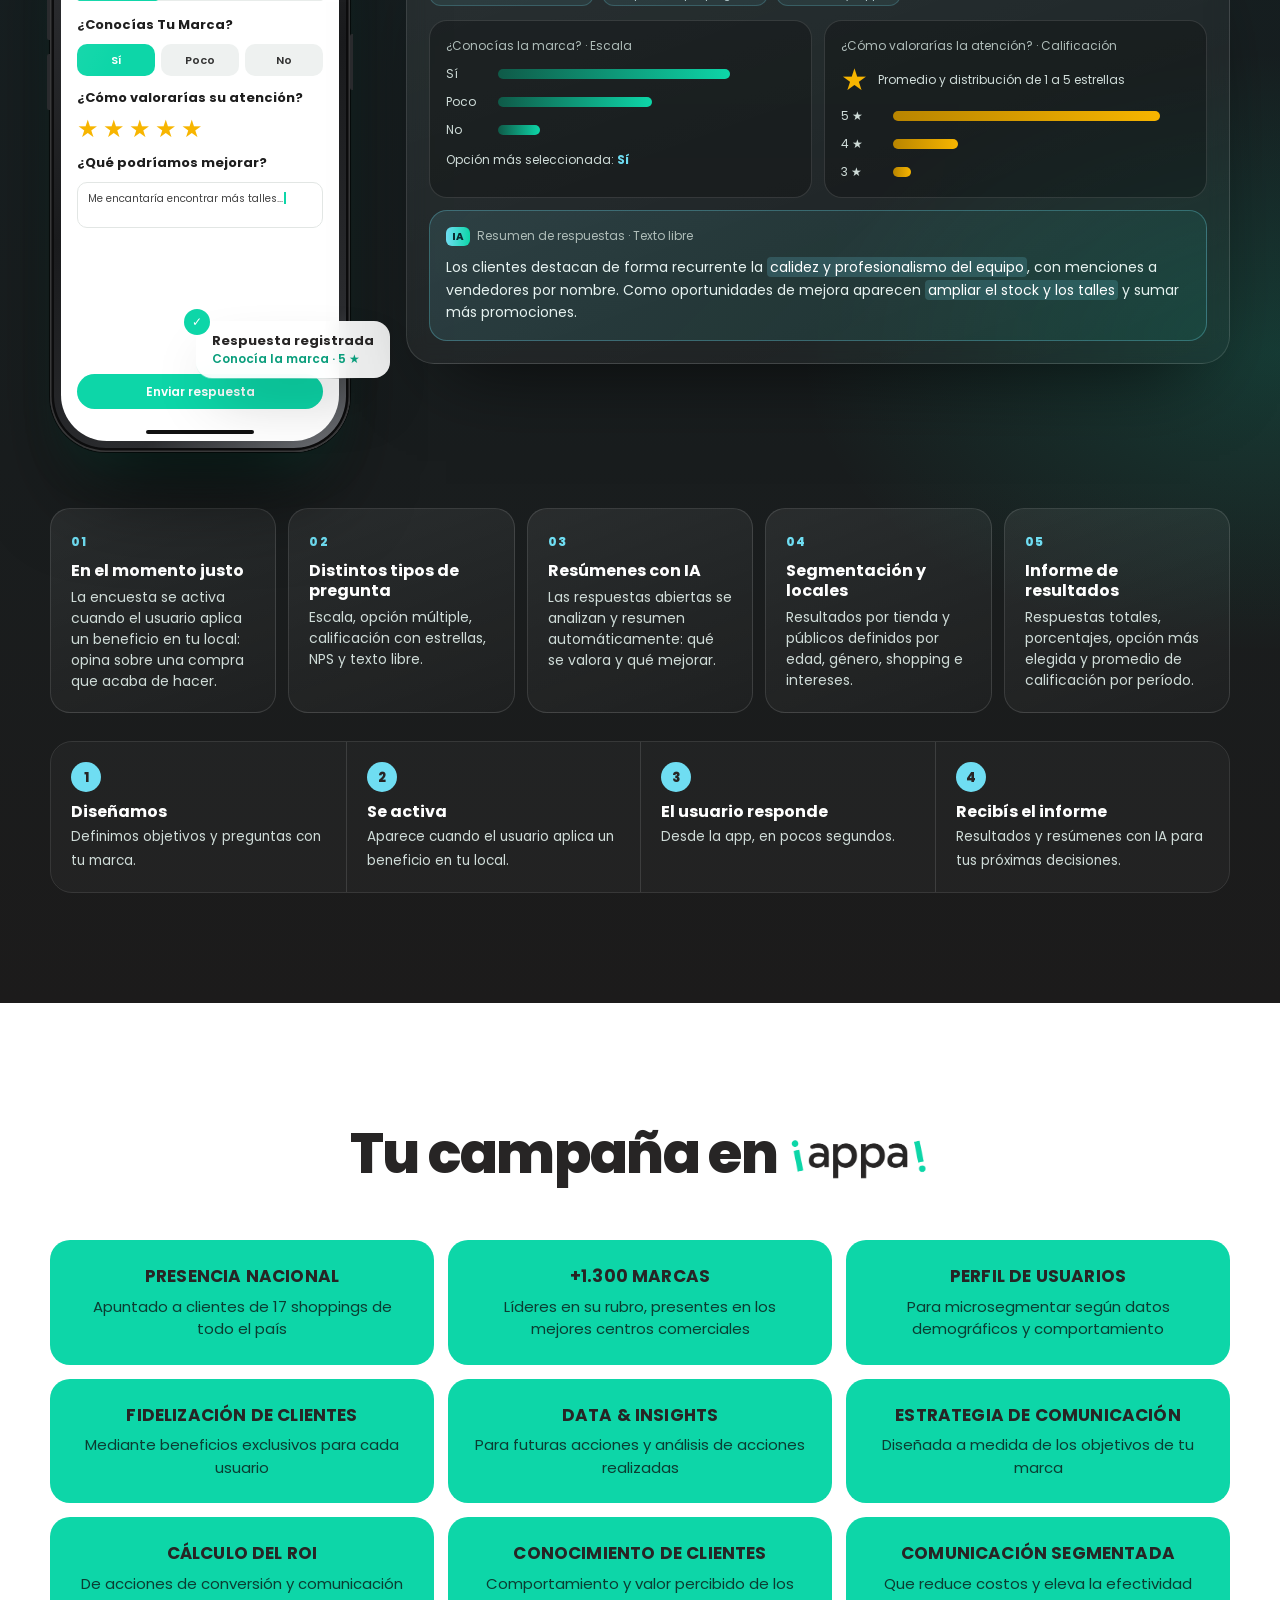
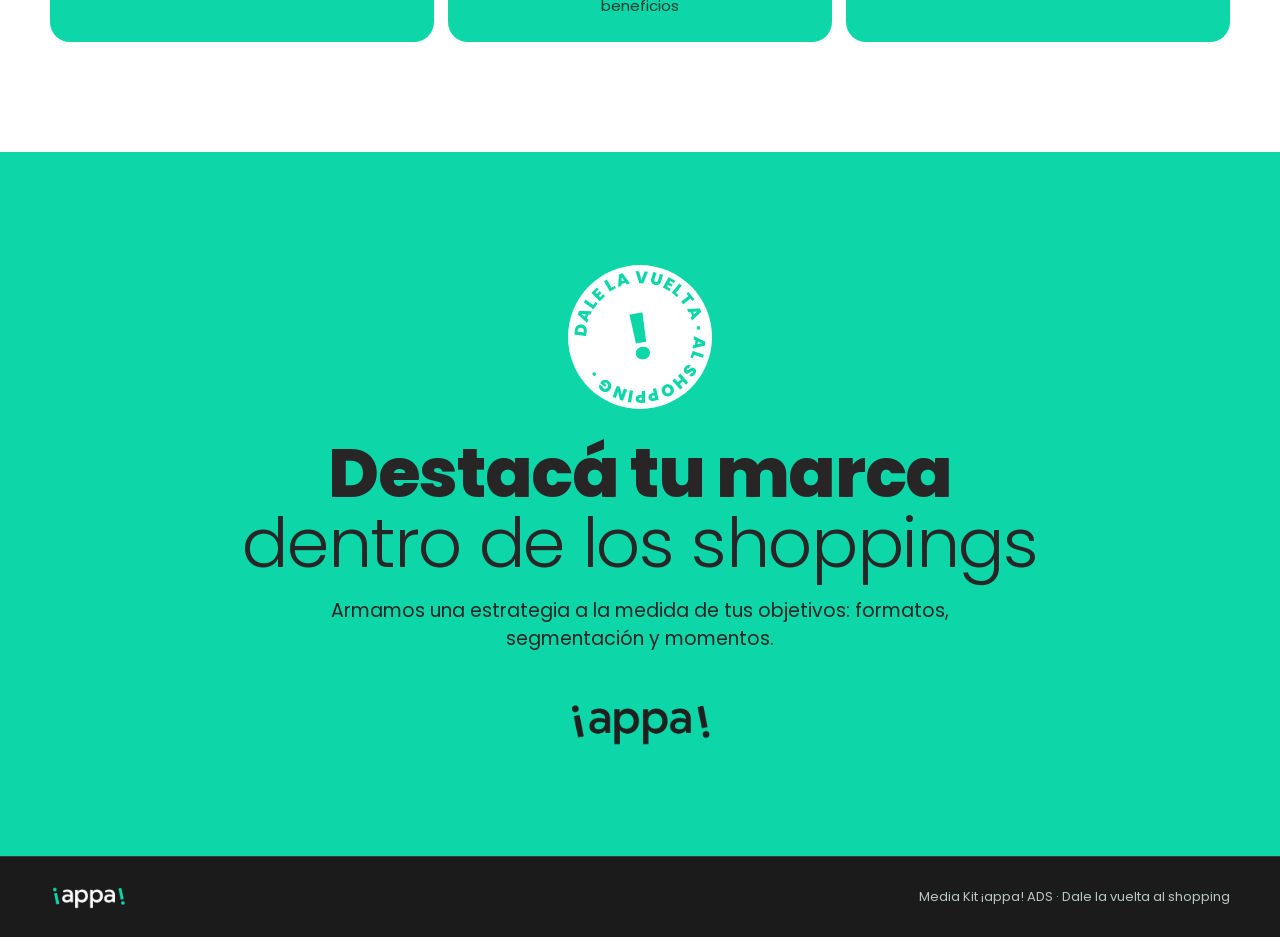
==== commit 8bef3c12: "Corta: productos del ecosistema como íconos, no como botones Co-Authored-By: Claude Opus 5.5 <norepl" ====
--- a/index.html
+++ b/index.html
@@ -17,7 +17,7 @@
 <link rel="preconnect" href="https://fonts.googleapis.com">
 <link rel="preconnect" href="https://fonts.gstatic.com" crossorigin>
 <link href="https://fonts.googleapis.com/css2?family=Poppins:wght@300;400;500;600;700;800;900&display=swap" rel="stylesheet">
-<link rel="stylesheet" href="styles.css?v=202610161843">
+<link rel="stylesheet" href="styles.css?v=202610161847">
 </head>
 <body>
 
@@ -425,6 +425,6 @@
 </footer>
 
 <div class="toast" id="toast" role="status" aria-live="polite"></div>
-<script src="app.js?v=202610161843"></script>
+<script src="app.js?v=202610161847"></script>
 </body>
 </html>
--- a/styles.css
+++ b/styles.css
@@ -704,7 +704,13 @@
 .eco-chips span:nth-child(1){background:var(--gift);color:#fff;border-color:var(--gift)}
 .eco-chips span:nth-child(n){animation-delay:calc(var(--d,0)*1ms)}
 @keyframes chipIn{from{opacity:0;transform:translateY(12px) scale(.95)}}
-.btn-xl{font-size:18px;padding:18px 34px;margin-top:30px}
+.btn-xl{font-size:18px;padding:18px 34px;margin-top:44px}
 .btn-xl .arr{display:inline-block;transition:transform .25s}
 .btn-xl:hover .arr{transform:translateX(5px)}
 @media (max-width:560px){.btn-xl{font-size:16px;padding:16px 24px;white-space:normal;text-align:center}.eco-chips span{font-size:13.5px;padding:7px 14px}}
+.eco-feat{list-style:none;display:grid;grid-template-columns:repeat(4,1fr);gap:22px 34px;margin-top:34px;max-width:760px;width:100%}
+.eco-feat li{display:flex;flex-direction:column;align-items:center;gap:10px;font-size:15px;font-weight:600;color:var(--ink);cursor:default}
+.ef-ic{width:54px;height:54px;border-radius:50%;background:var(--ink);display:grid;place-items:center;box-shadow:0 10px 22px -12px rgba(0,0,0,.55)}
+.ef-ic img{width:24px;height:24px}
+.eco-feat li:first-child .ef-ic{background:var(--gift)}
+@media (max-width:560px){.eco-feat{grid-template-columns:repeat(2,1fr);gap:20px}.eco-feat li{font-size:14px}}
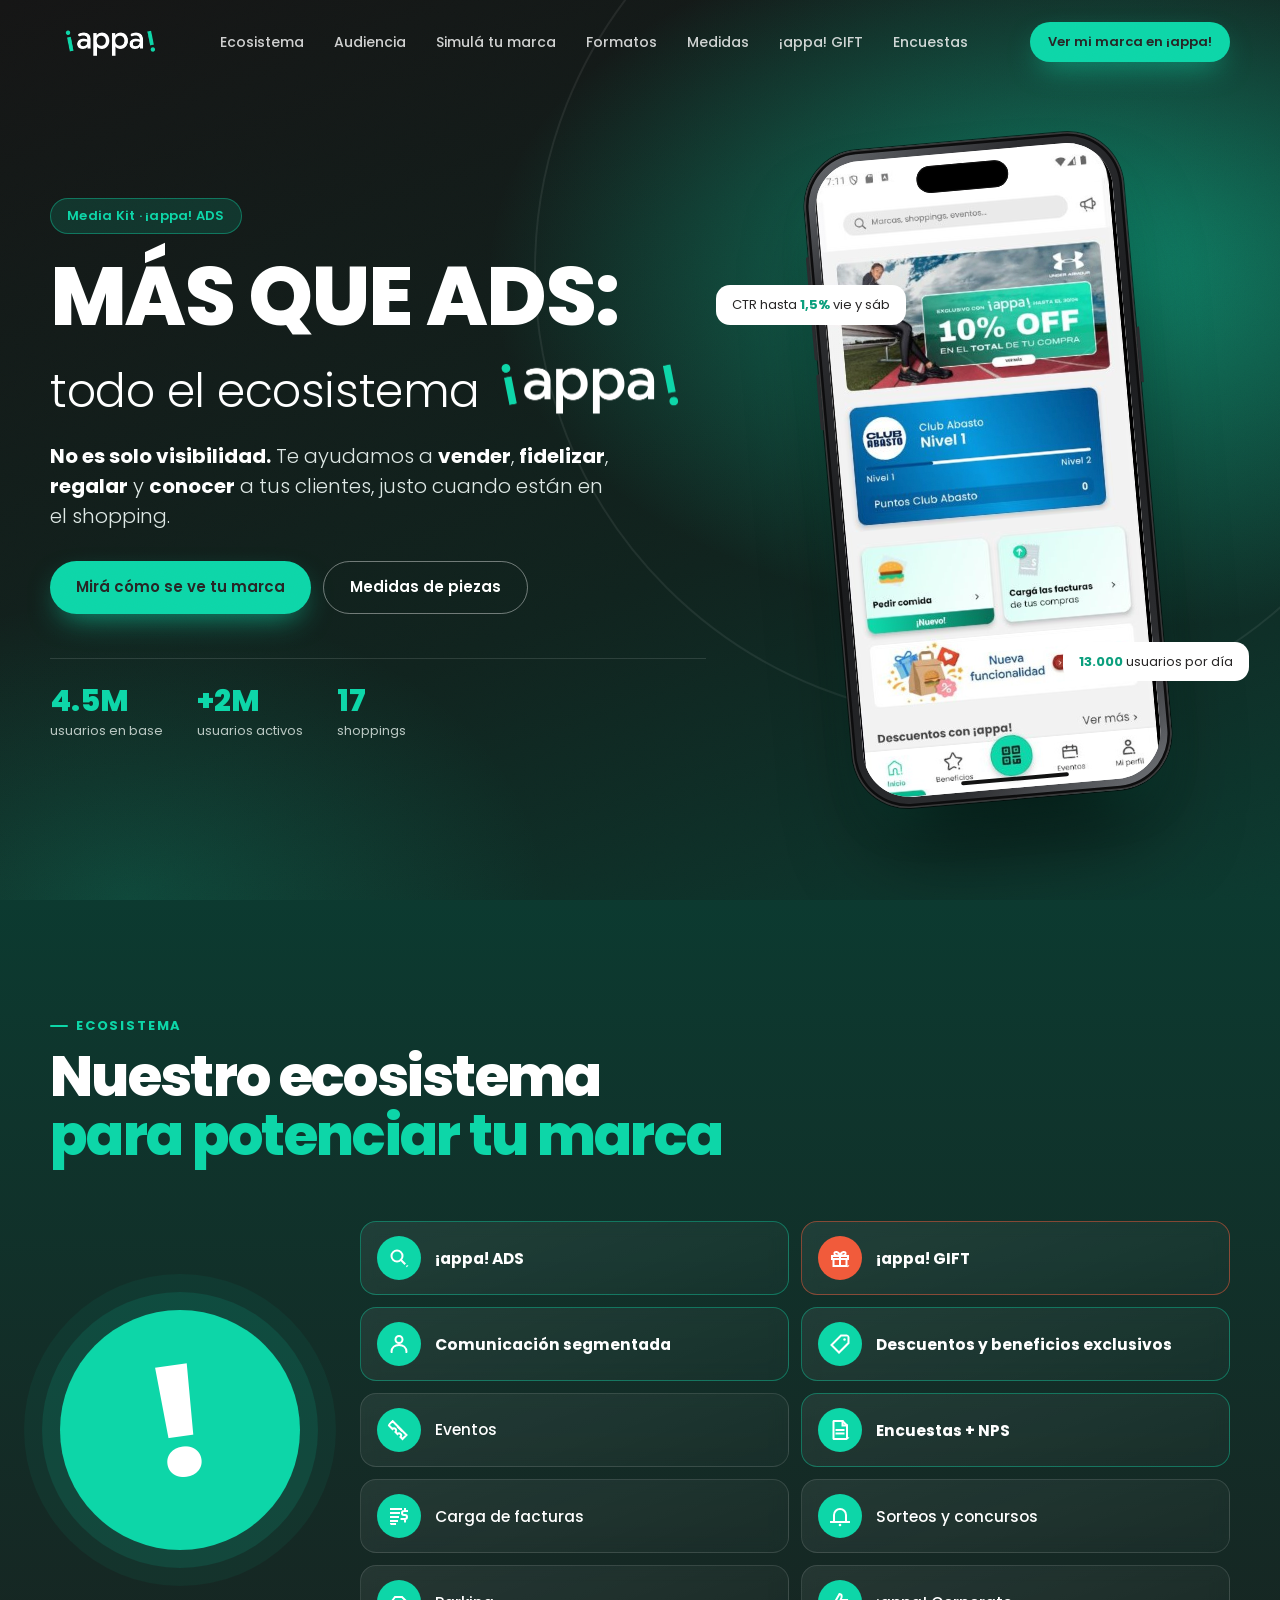
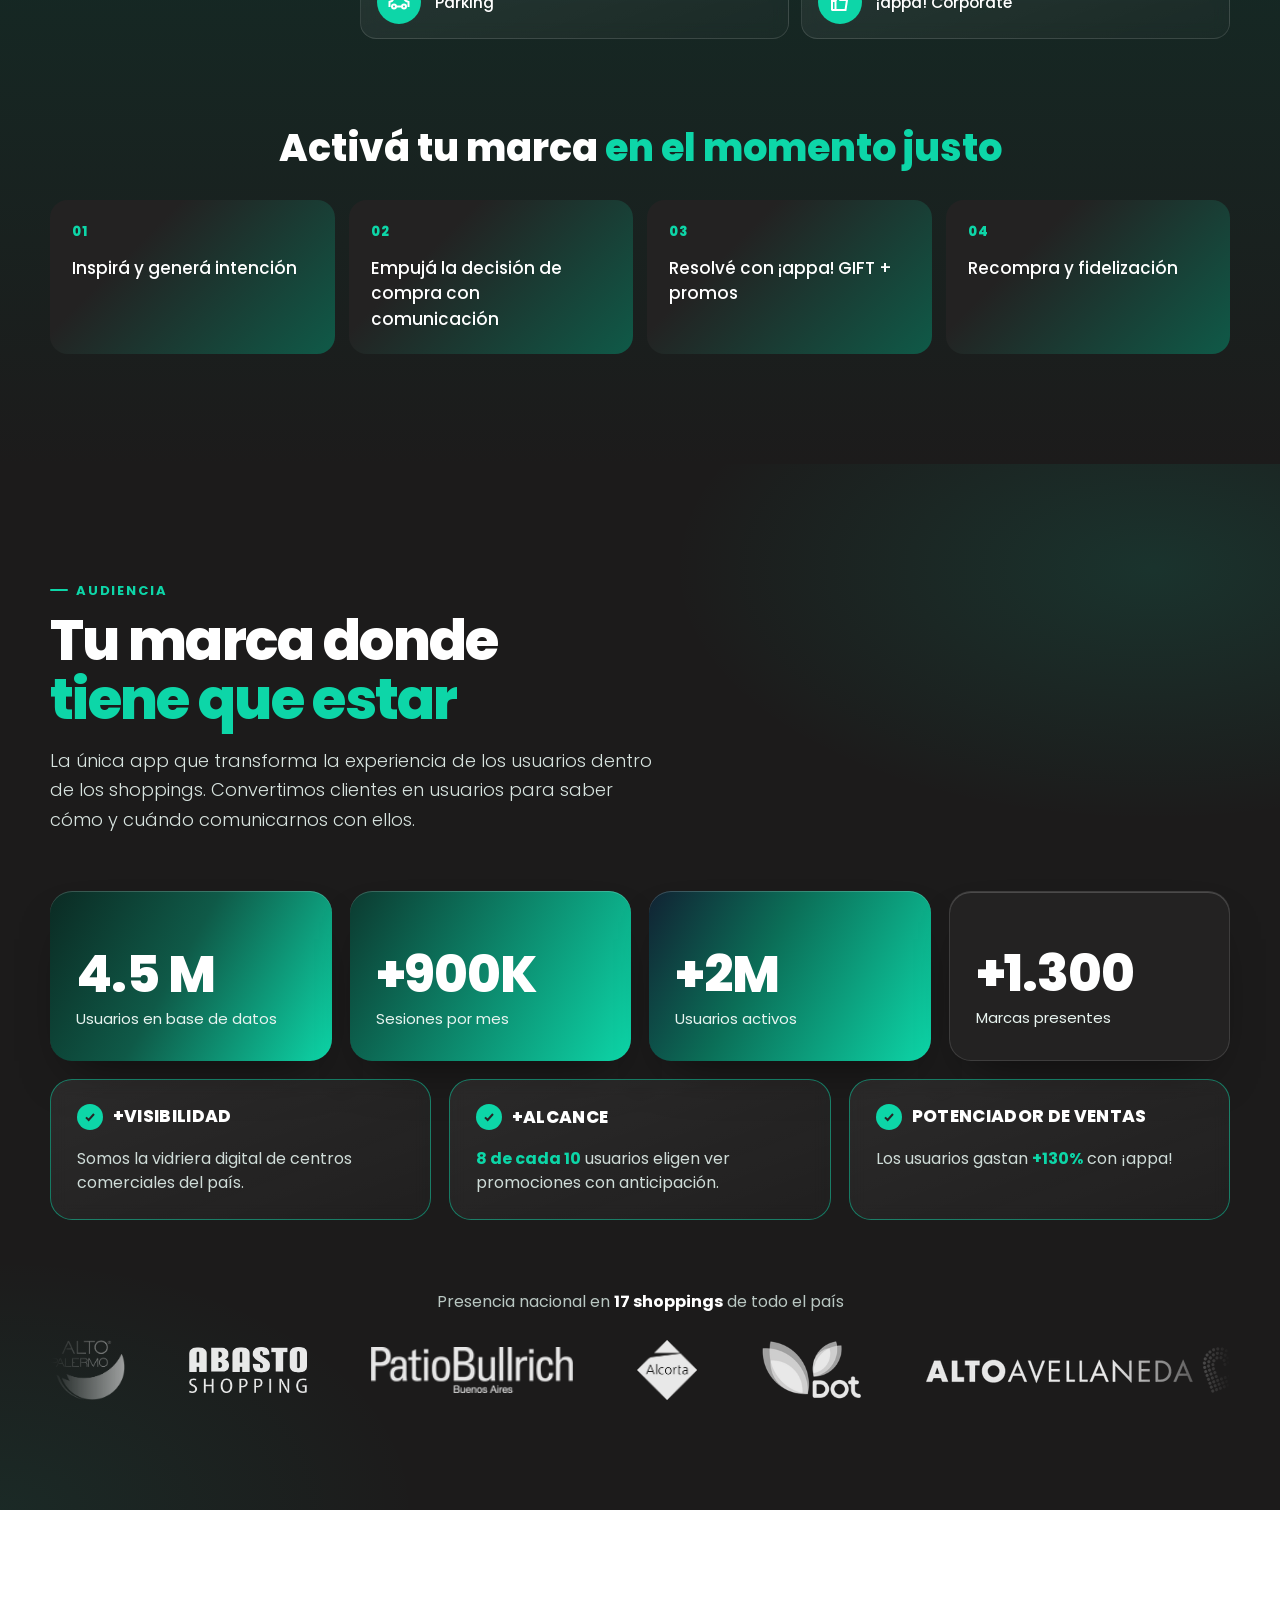
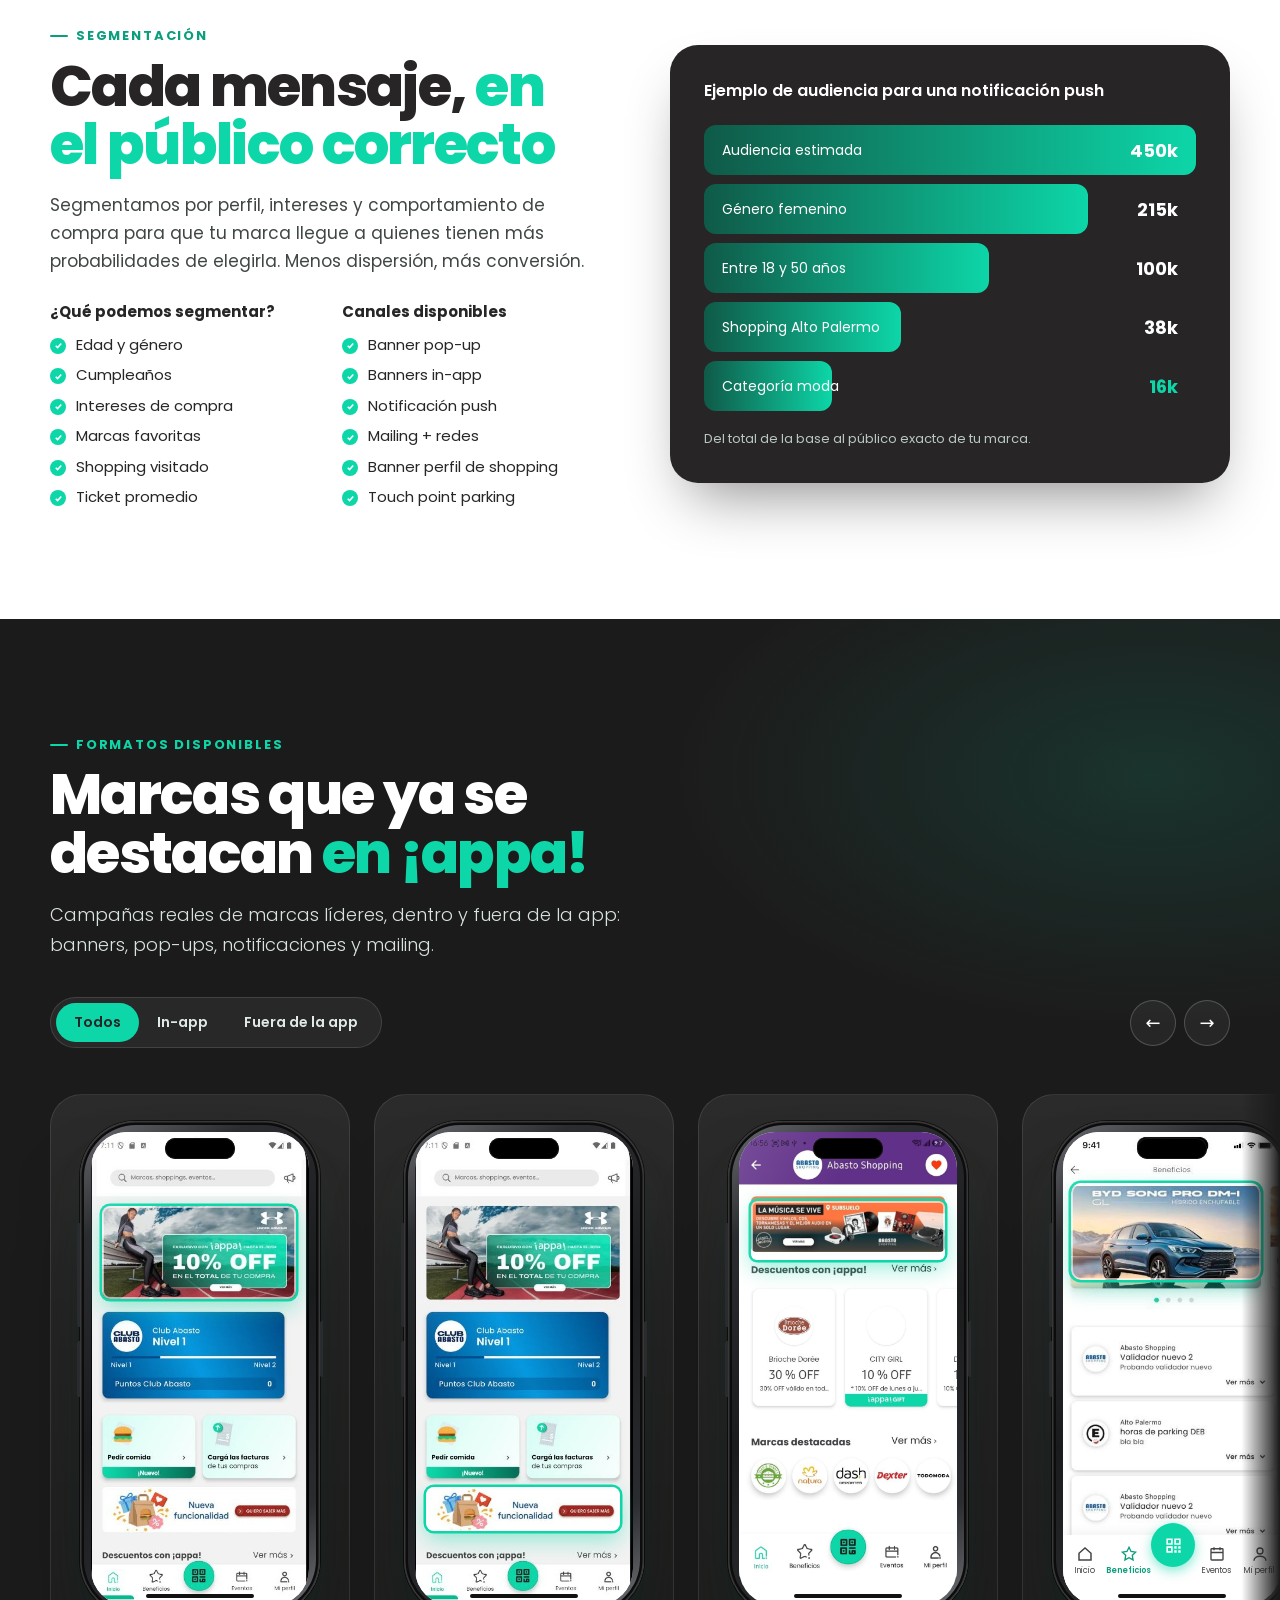
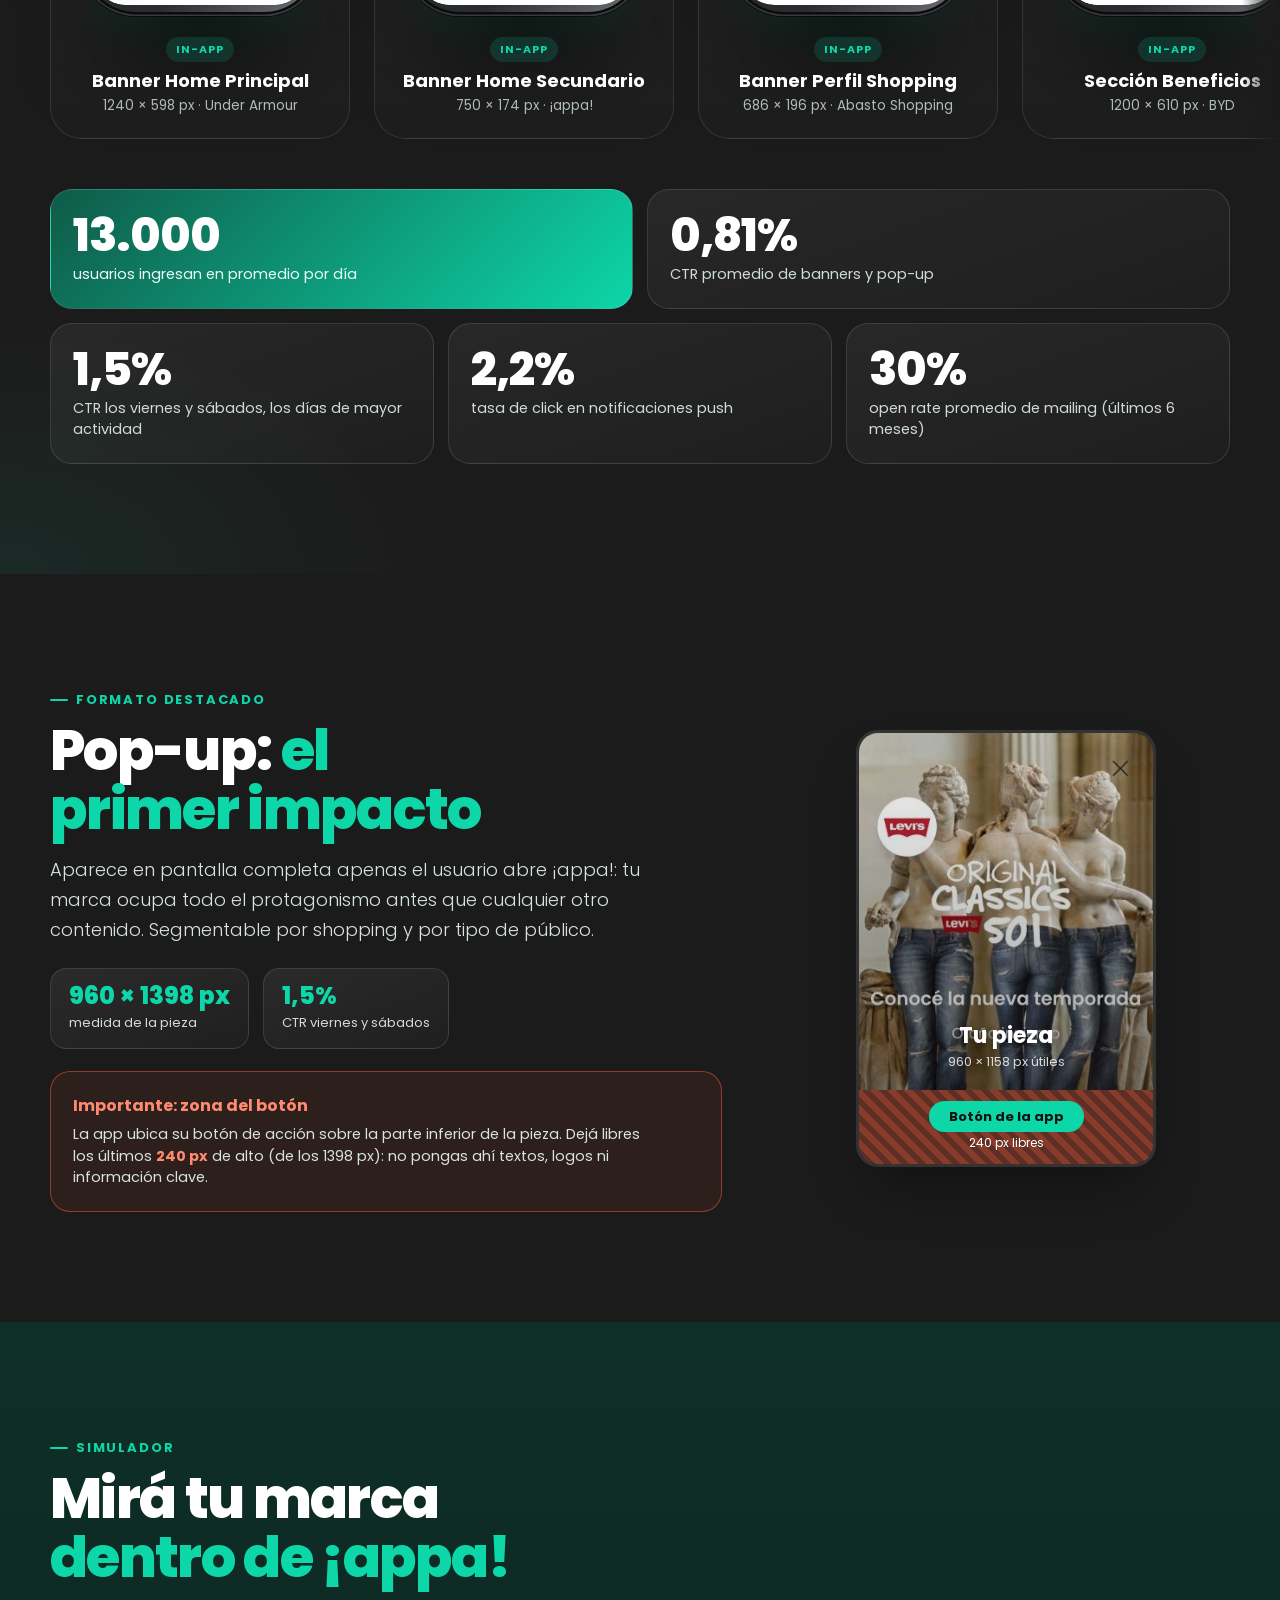
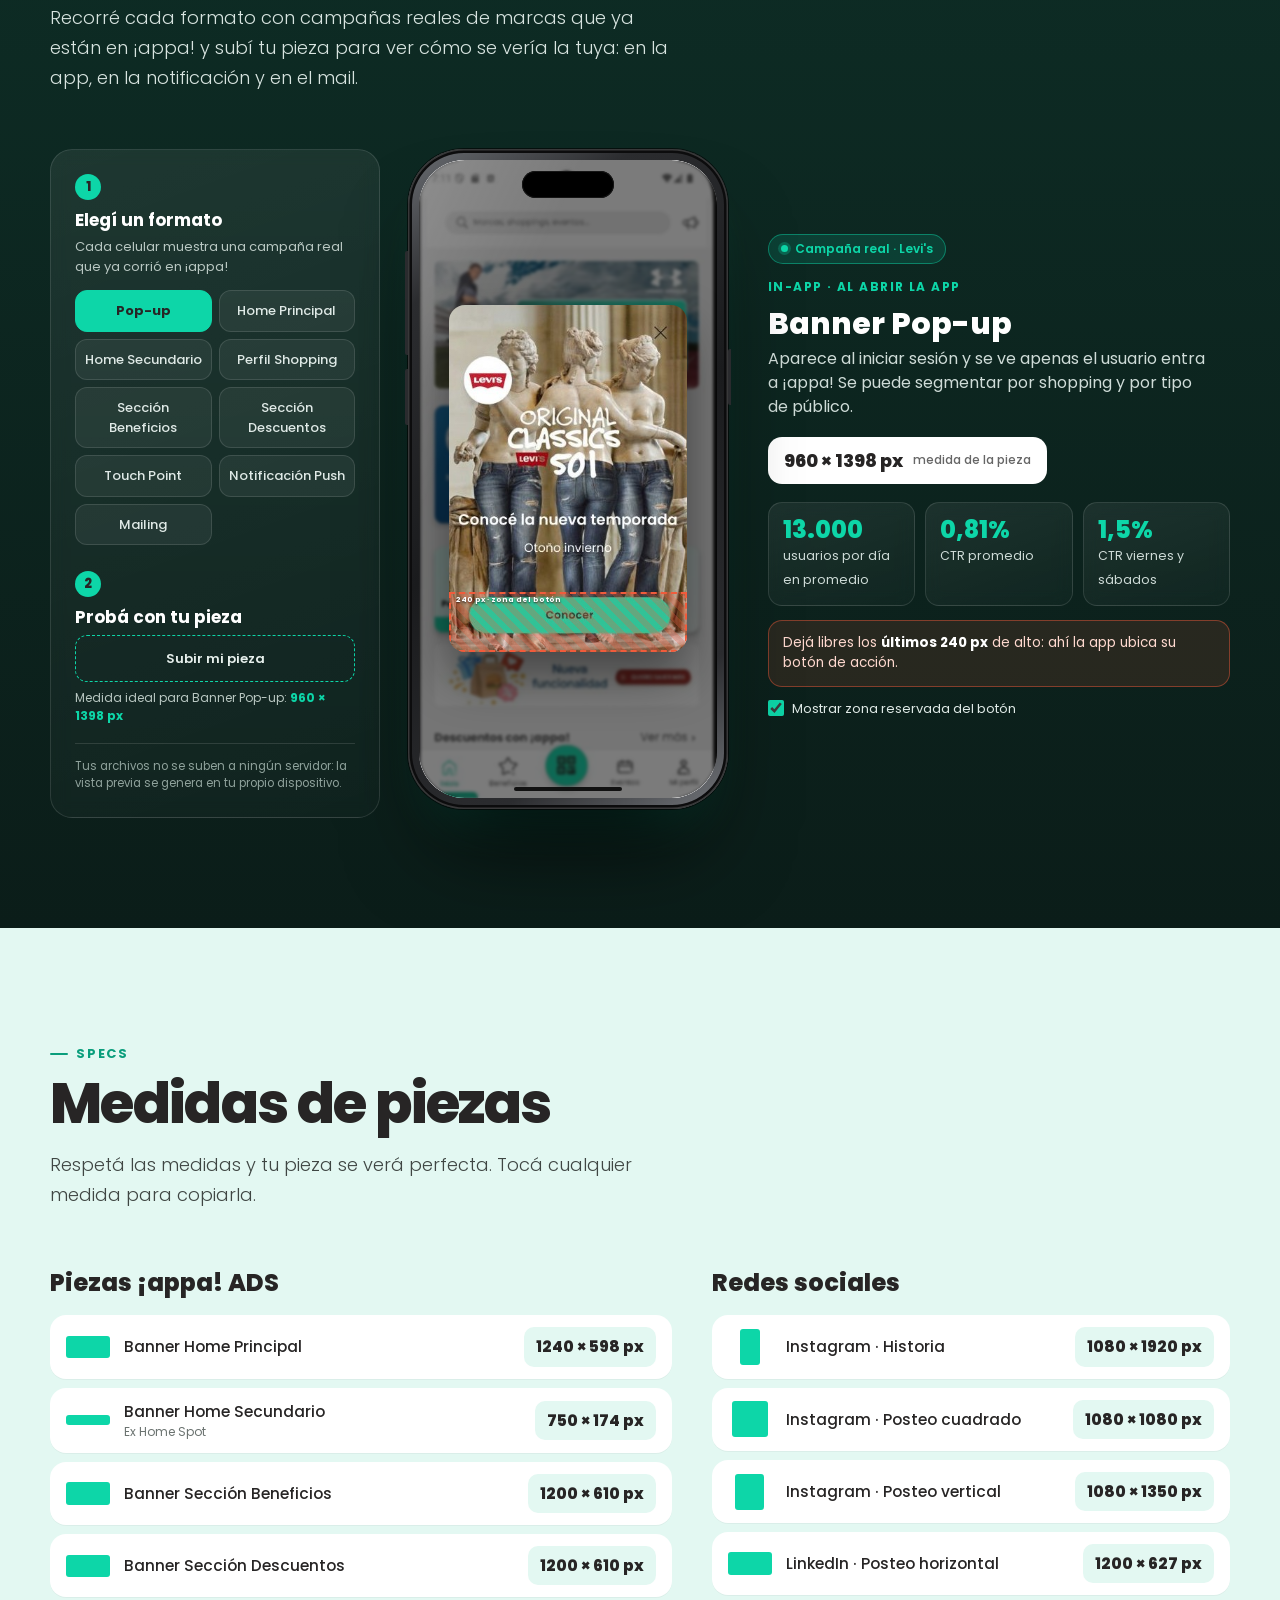
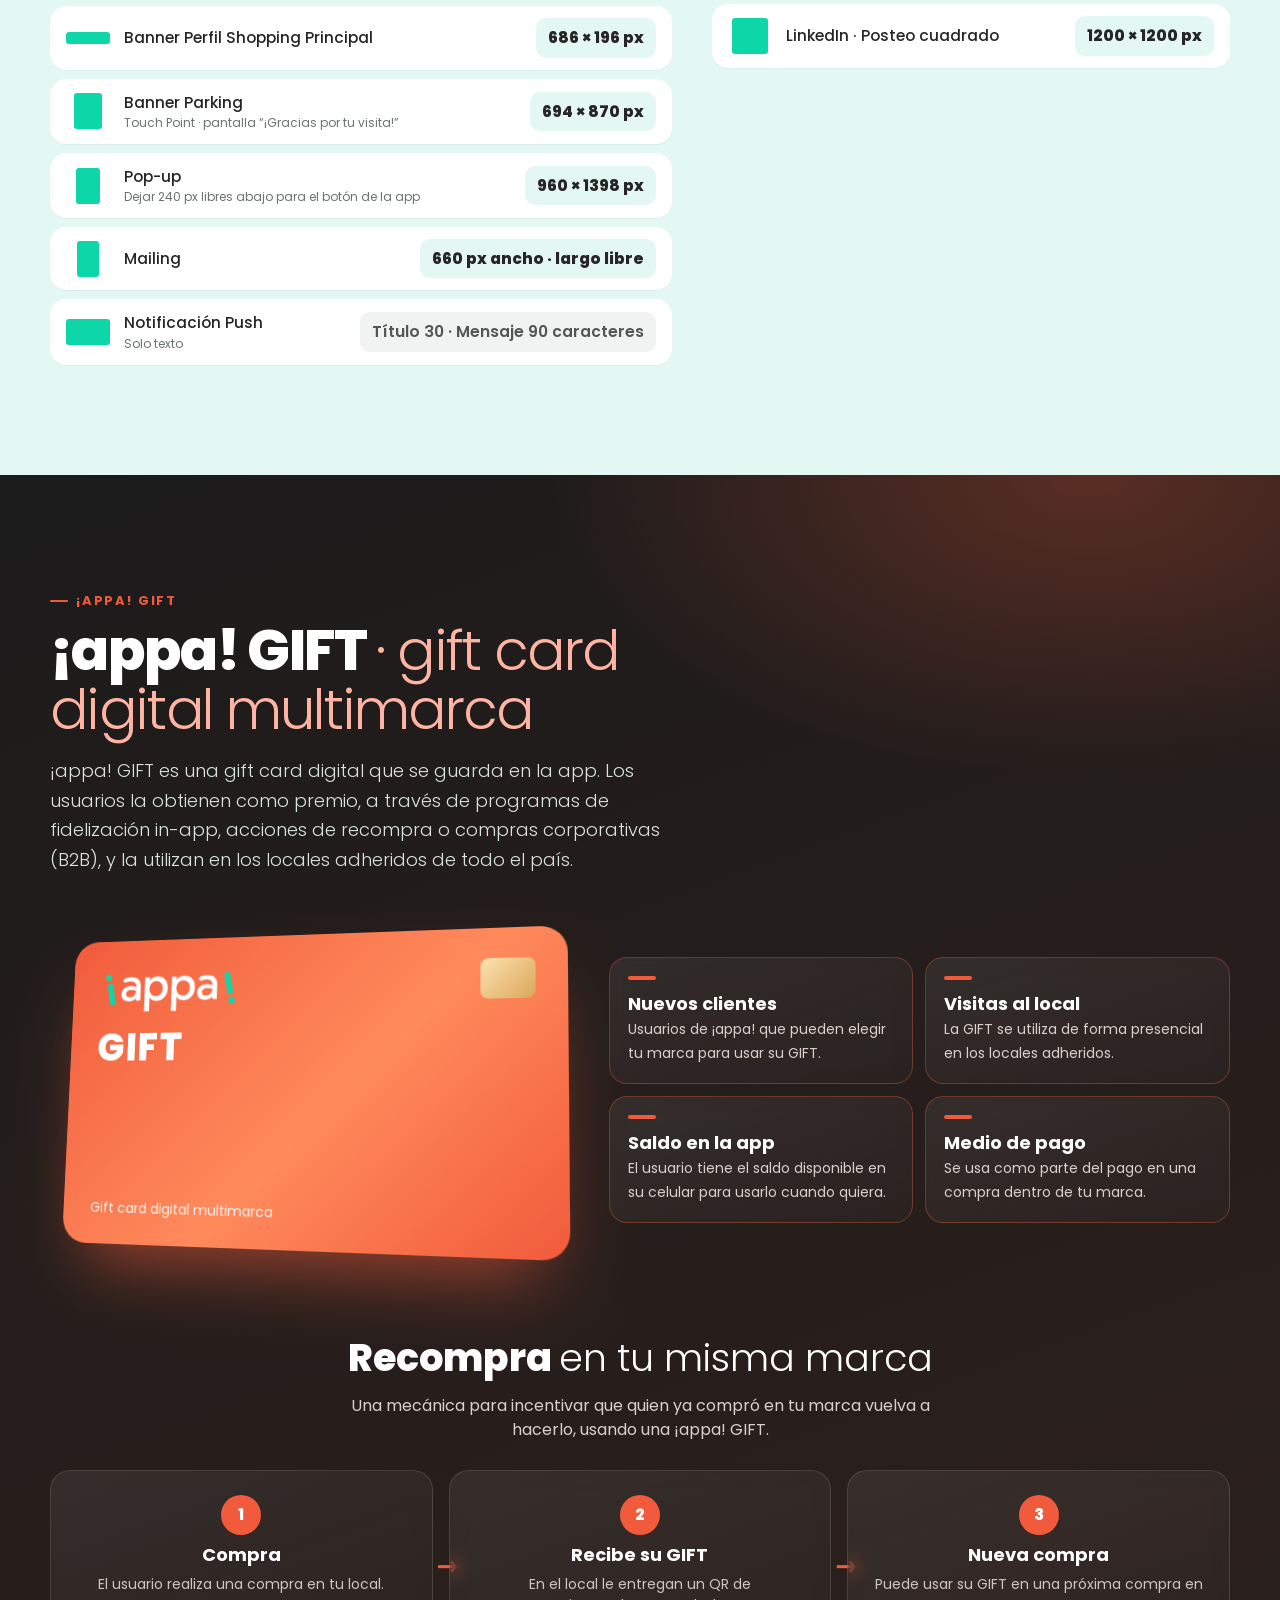
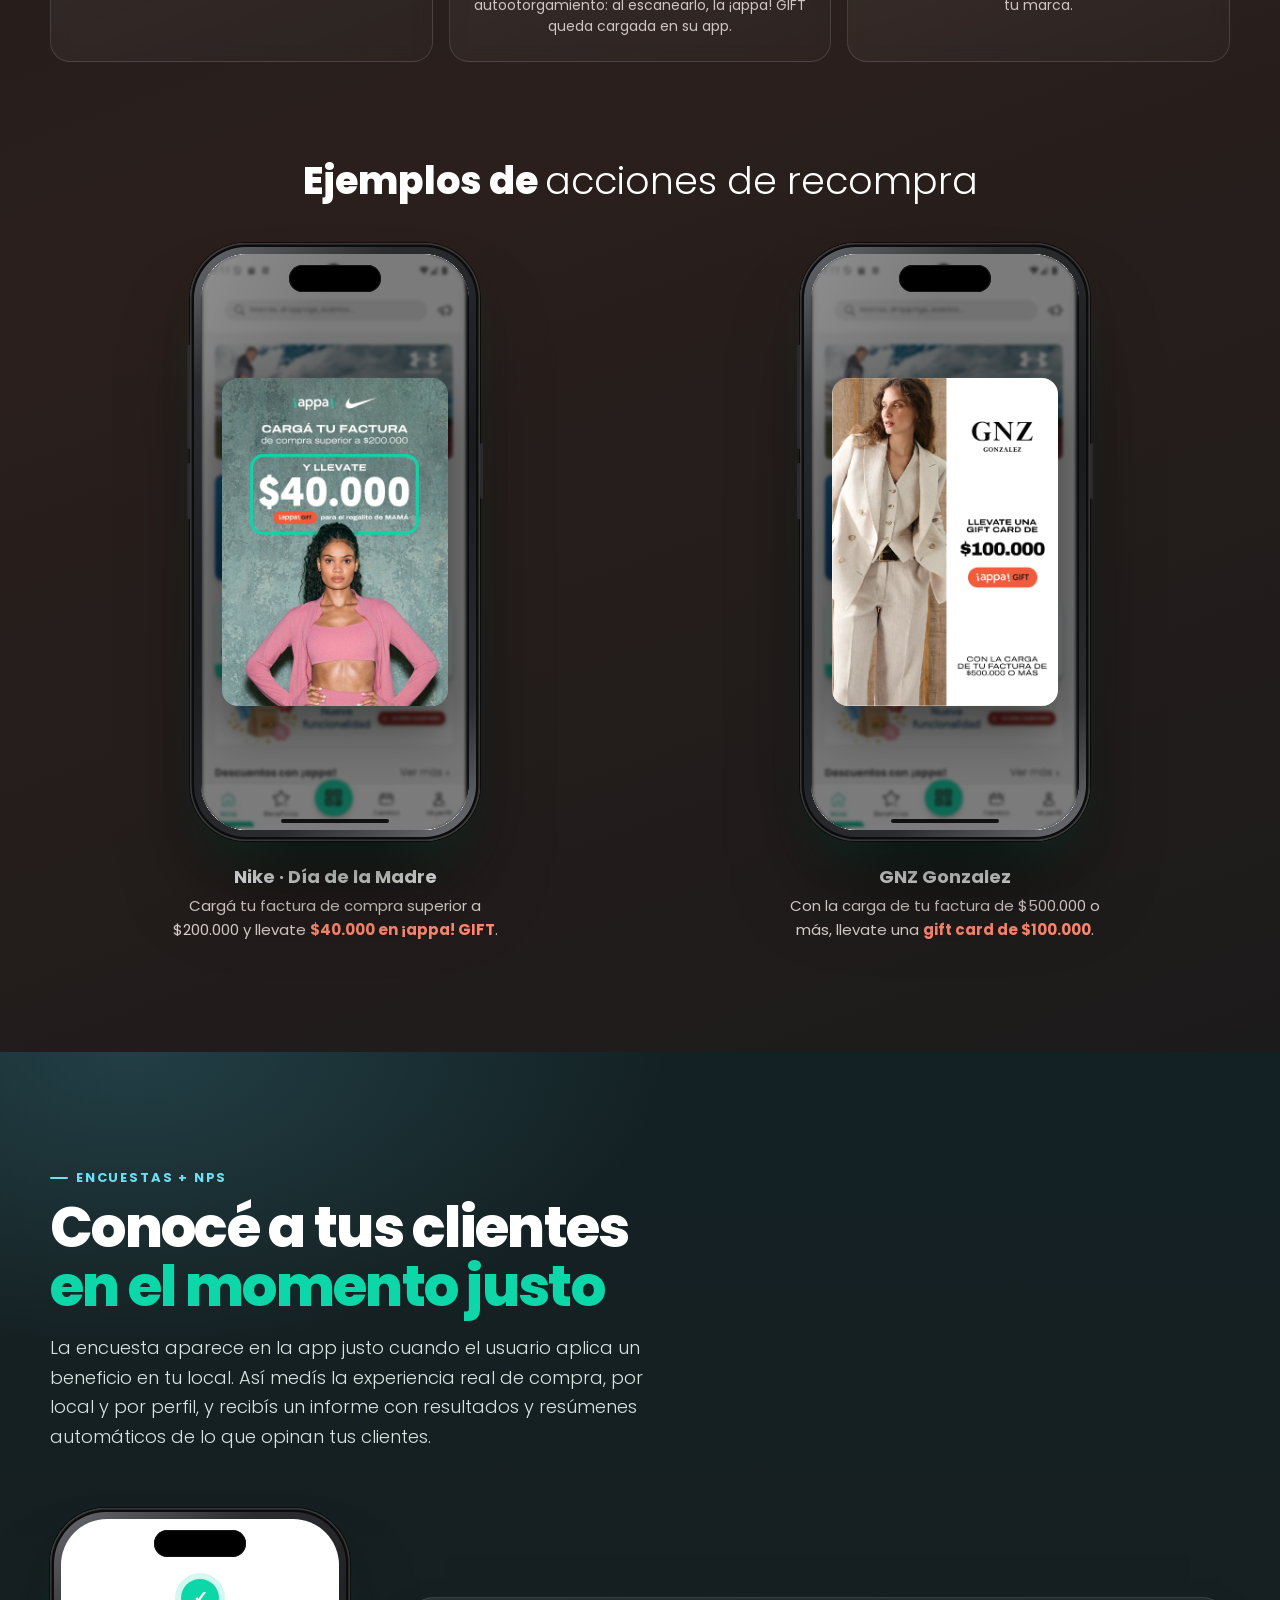
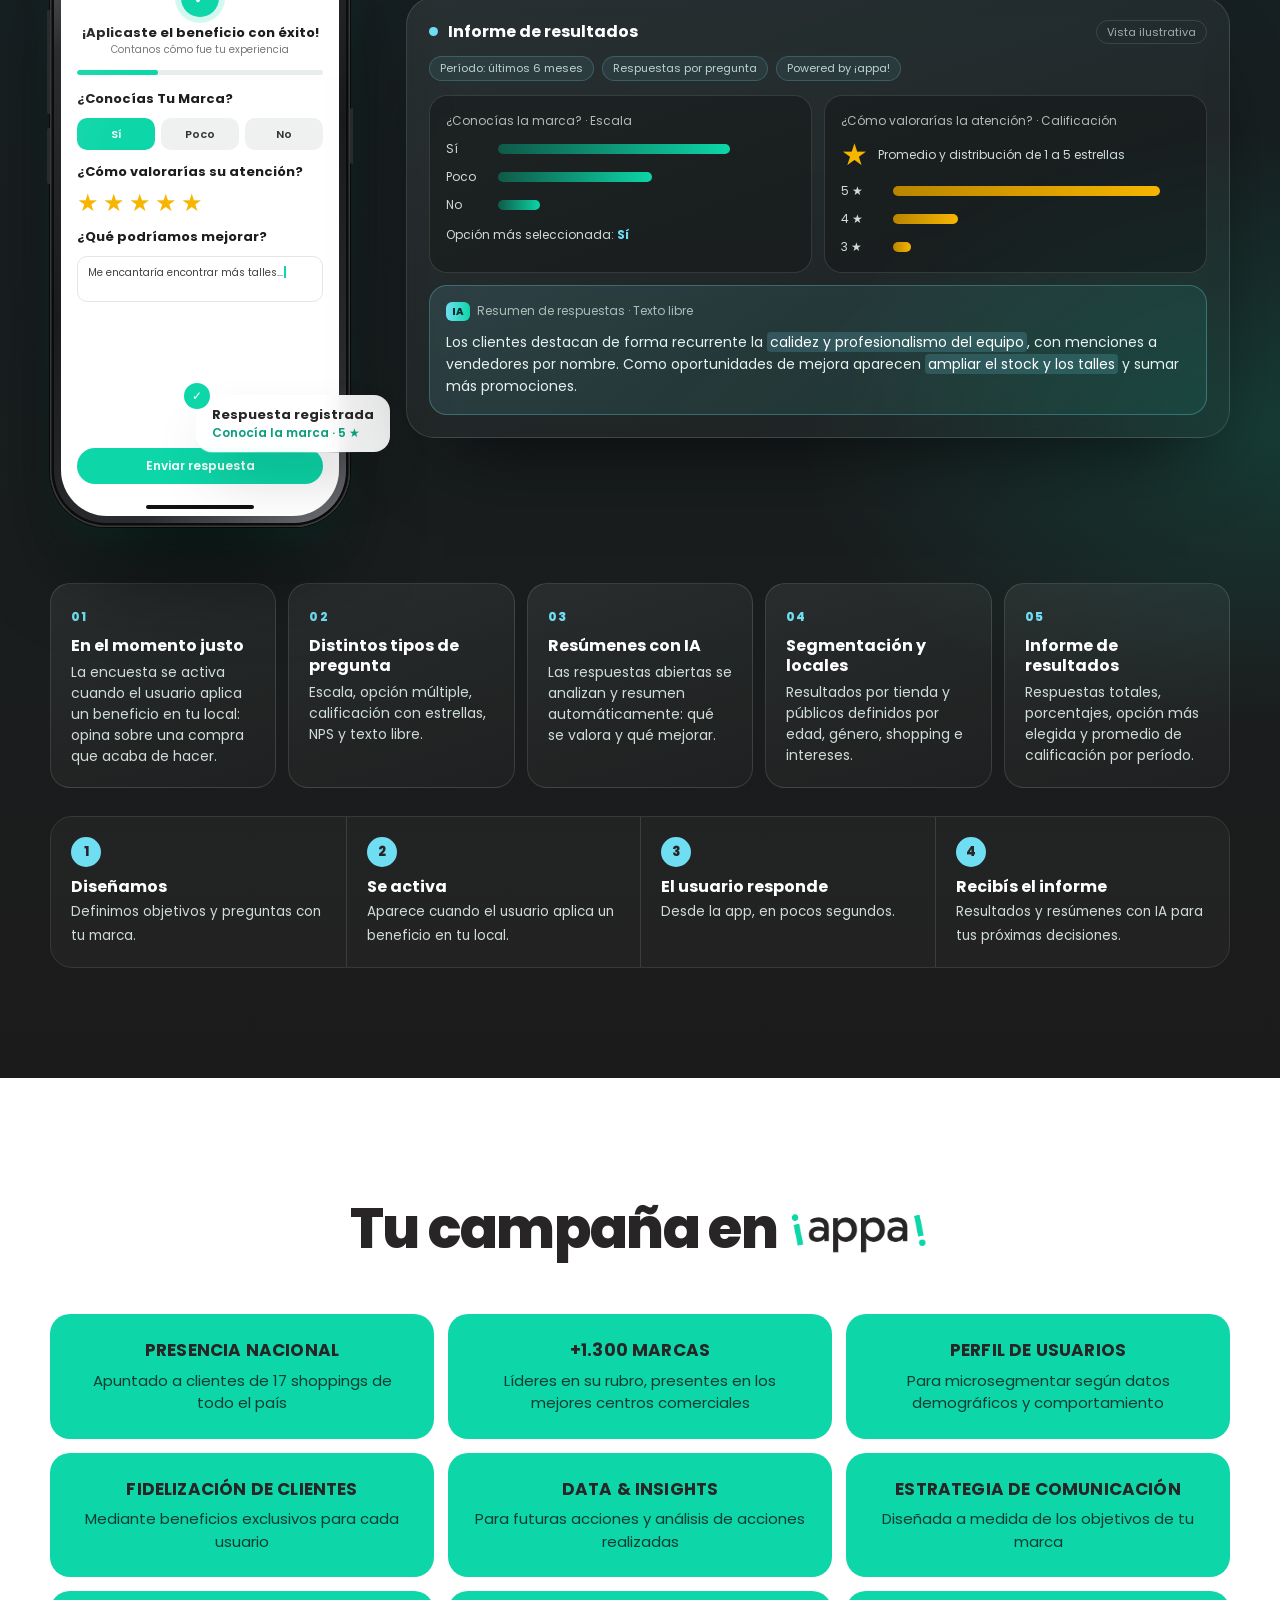
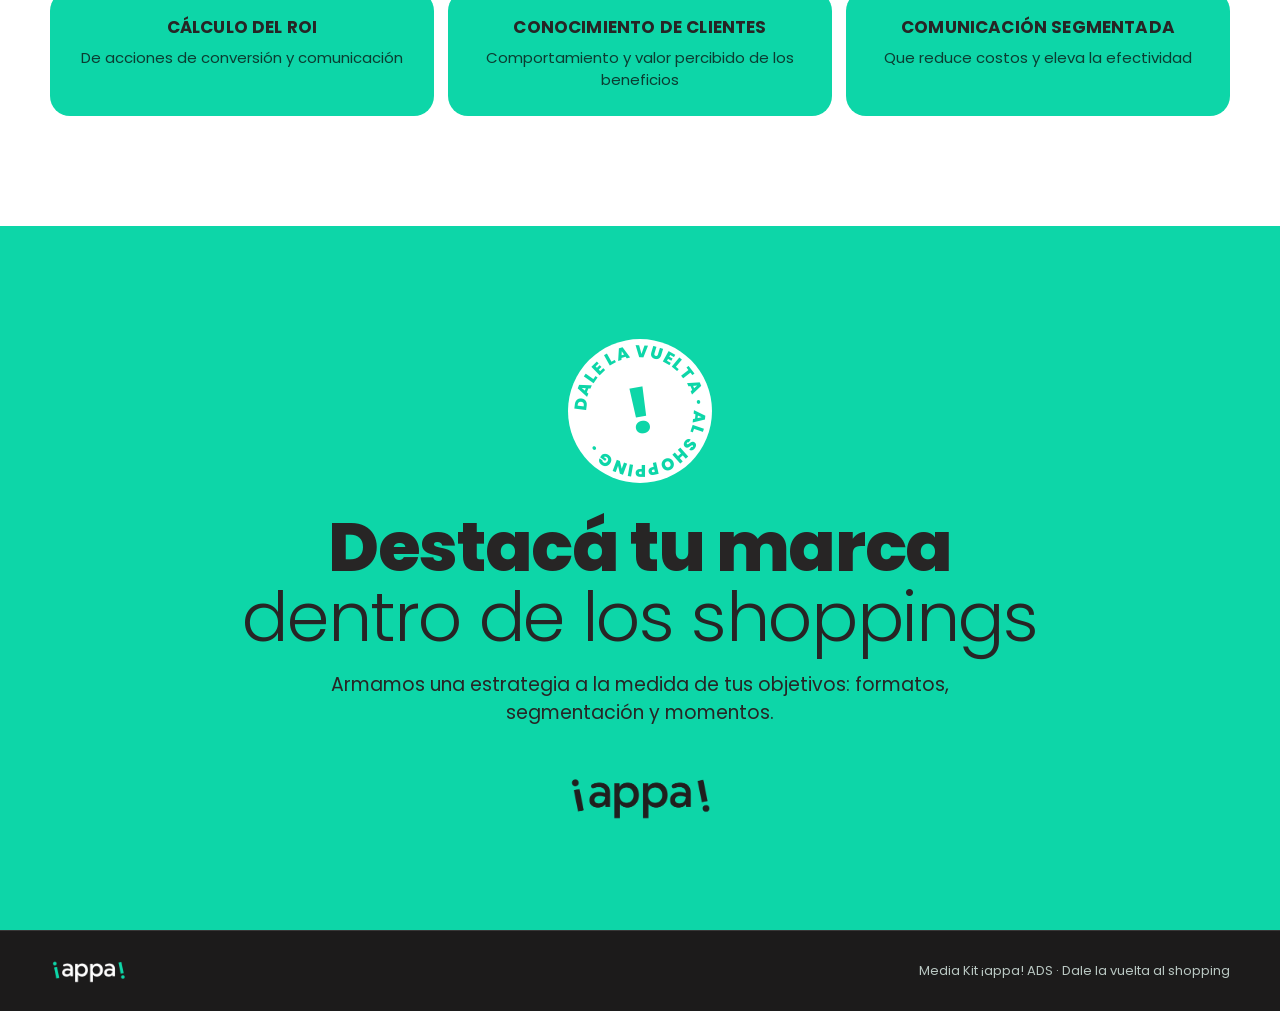
==== commit c68bd832: "Simulador: editor de notificación push (30/90 caracteres) con vista ampliada, en completa y corta Co" ====
--- a/index.html
+++ b/index.html
@@ -17,7 +17,7 @@
 <link rel="preconnect" href="https://fonts.googleapis.com">
 <link rel="preconnect" href="https://fonts.gstatic.com" crossorigin>
 <link href="https://fonts.googleapis.com/css2?family=Poppins:wght@300;400;500;600;700;800;900&display=swap" rel="stylesheet">
-<link rel="stylesheet" href="styles.css?v=202610161847">
+<link rel="stylesheet" href="styles.css?v=202610162002">
 </head>
 <body>
 
@@ -224,11 +224,19 @@
         <p class="panel-p">Cada celular muestra una campaña real que ya corrió en ¡appa!</p>
         <div class="fmt-tabs fmt-tabs-v" role="tablist" id="fmtTabs"></div>
         <span class="step">2</span>
-        <h4 class="panel-t">Probá con tu pieza</h4>
+        <h4 class="panel-t" id="step2T">Probá con tu pieza</h4>
         <div class="field">
           <label class="upload upload-strong" for="inPiece"><span id="pieceLbl">Subir mi pieza</span><input id="inPiece" type="file" accept="image/*"></label>
           <p class="hint" id="pieceHint">Medida ideal: —</p>
           <button class="link-btn" id="clearPiece" type="button" hidden>Volver al ejemplo real</button>
+        </div>
+        <div class="field push-field" id="pushField" hidden>
+          <label for="pushT">Título <small class="cnt" id="cntT">0/30</small></label>
+          <input id="pushT" type="text" maxlength="30" placeholder="¿Te tiro un tip?">
+          <label for="pushB">Mensaje <small class="cnt" id="cntB">0/90</small></label>
+          <textarea id="pushB" maxlength="90" rows="3" placeholder="Super Miércoles Santander 🥳 Corré a tu shopping y aprovechá hasta 35% de ahorro."></textarea>
+          <p class="hint">Hasta <b>30</b> caracteres en el título y <b>90</b> en el mensaje.</p>
+          <button class="link-btn" id="clearPush" type="button">Volver al ejemplo real</button>
         </div>
         <p class="privacy">Tus archivos no se suben a ningún servidor: la vista previa se genera en tu propio dispositivo.</p>
       </aside>
@@ -425,6 +433,6 @@
 </footer>
 
 <div class="toast" id="toast" role="status" aria-live="polite"></div>
-<script src="app.js?v=202610161847"></script>
+<script src="app.js?v=202610162002"></script>
 </body>
 </html>
--- a/styles.css
+++ b/styles.css
@@ -714,3 +714,42 @@
 .ef-ic img{width:24px;height:24px}
 .eco-feat li:first-child .ef-ic{background:var(--gift)}
 @media (max-width:560px){.eco-feat{grid-template-columns:repeat(2,1fr);gap:20px}.eco-feat li{font-size:14px}}
+
+/* cierre minimalista (resumen) */
+.end{position:relative;overflow:hidden;padding:140px 0 150px;text-align:center}
+.end{background:linear-gradient(180deg,#0c2e27 0%,#111312 100%)}
+.end-glow{position:absolute;left:50%;top:55%;width:760px;height:420px;transform:translate(-50%,-50%);background:radial-gradient(closest-side,rgba(13,214,168,.35),transparent);filter:blur(30px);animation:breathe 6s ease-in-out infinite}
+@keyframes breathe{50%{opacity:.6;transform:translate(-50%,-50%) scale(1.08)}}
+.end-in{position:relative;display:flex;flex-direction:column;align-items:center}
+.spin{height:46px;overflow:hidden;border-radius:999px;padding:0 20px 0 7px;background:rgba(255,255,255,.06);border:1px solid rgba(255,255,255,.12);backdrop-filter:blur(10px)}
+.spin ul{list-style:none;margin:0;padding:0}
+.spin li{height:46px;display:flex;align-items:center;gap:10px;font-size:15px;font-weight:500;color:#e6f2ef;white-space:nowrap}
+.spin i{width:32px;height:32px;border-radius:50%;background:var(--green);display:grid;place-items:center;flex:none}
+.spin i img{width:16px;height:16px;filter:brightness(0) saturate(100%) invert(12%)}
+.end h2{color:#fff;font-size:clamp(40px,6vw,76px);font-weight:800;letter-spacing:-.035em;line-height:1.02;margin:30px 0 40px}
+.btn-glow{position:relative;display:inline-flex;align-items:center;gap:14px;padding:20px 34px;border-radius:999px;color:#fff;font-weight:600;font-size:18px;background:#111312;isolation:isolate;transition:transform .25s}
+.btn-glow::before{content:"";position:absolute;inset:-2px;border-radius:inherit;background:conic-gradient(from var(--a,0deg),#0DD6A8,#6FDDF2,#0DD6A8 40%,transparent 60%,#0DD6A8);z-index:-2;animation:spinb 3s linear infinite}
+.btn-glow::after{content:"";position:absolute;inset:0;border-radius:inherit;background:#151817;z-index:-1}
+.btn-glow b{display:grid;place-items:center;width:34px;height:34px;border-radius:50%;background:var(--green);color:var(--ink);font-size:16px;transition:transform .25s}
+.btn-glow:hover{transform:translateY(-2px)}
+.btn-glow:hover b{transform:translateX(4px)}
+@property --a{syntax:"<angle>";initial-value:0deg;inherits:false}
+@keyframes spinb{to{--a:360deg}}
+@media (max-width:560px){.end{padding:100px 0 110px}.btn-glow{font-size:16px;padding:16px 22px}}
+@media (prefers-reduced-motion:reduce){.end-glow,.btn-glow::before{animation:none}}
+
+/* push en el simulador */
+.push-field label{display:flex;justify-content:space-between;align-items:baseline;margin-top:6px}
+.push-field .cnt{font-weight:600;color:var(--green)}
+.push-field input,.push-field textarea{width:100%;background:#0d1715;border:1px solid rgba(255,255,255,.18);border-radius:12px;padding:11px 13px;color:#fff;outline:none;font:inherit;font-size:14px;resize:none;margin-bottom:6px}
+.push-field input:focus,.push-field textarea:focus{border-color:var(--green)}
+.notif p{-webkit-line-clamp:4}
+.notif>.nt>b{font-size:11.5px}
+.notif-zoom{margin-top:18px}
+.notif-zoom small{display:block;font-size:12px;color:#9fb0ab;margin-bottom:8px;letter-spacing:.06em;text-transform:uppercase}
+.notif.big{position:relative;left:auto;right:auto;top:auto;max-width:420px;padding:16px 18px;border-radius:24px;gap:14px;background:rgba(245,247,246,.92);animation:none}
+.notif.big img{width:44px;height:44px;border-radius:12px}
+.notif.big .nh,.notif.big .nh b{font-size:12.5px}
+.notif.big>.nt>b{font-size:16px;margin-bottom:2px}
+.notif.big p{font-size:14.5px;-webkit-line-clamp:unset;display:block}
+.spec-v.na{white-space:normal;text-align:right}
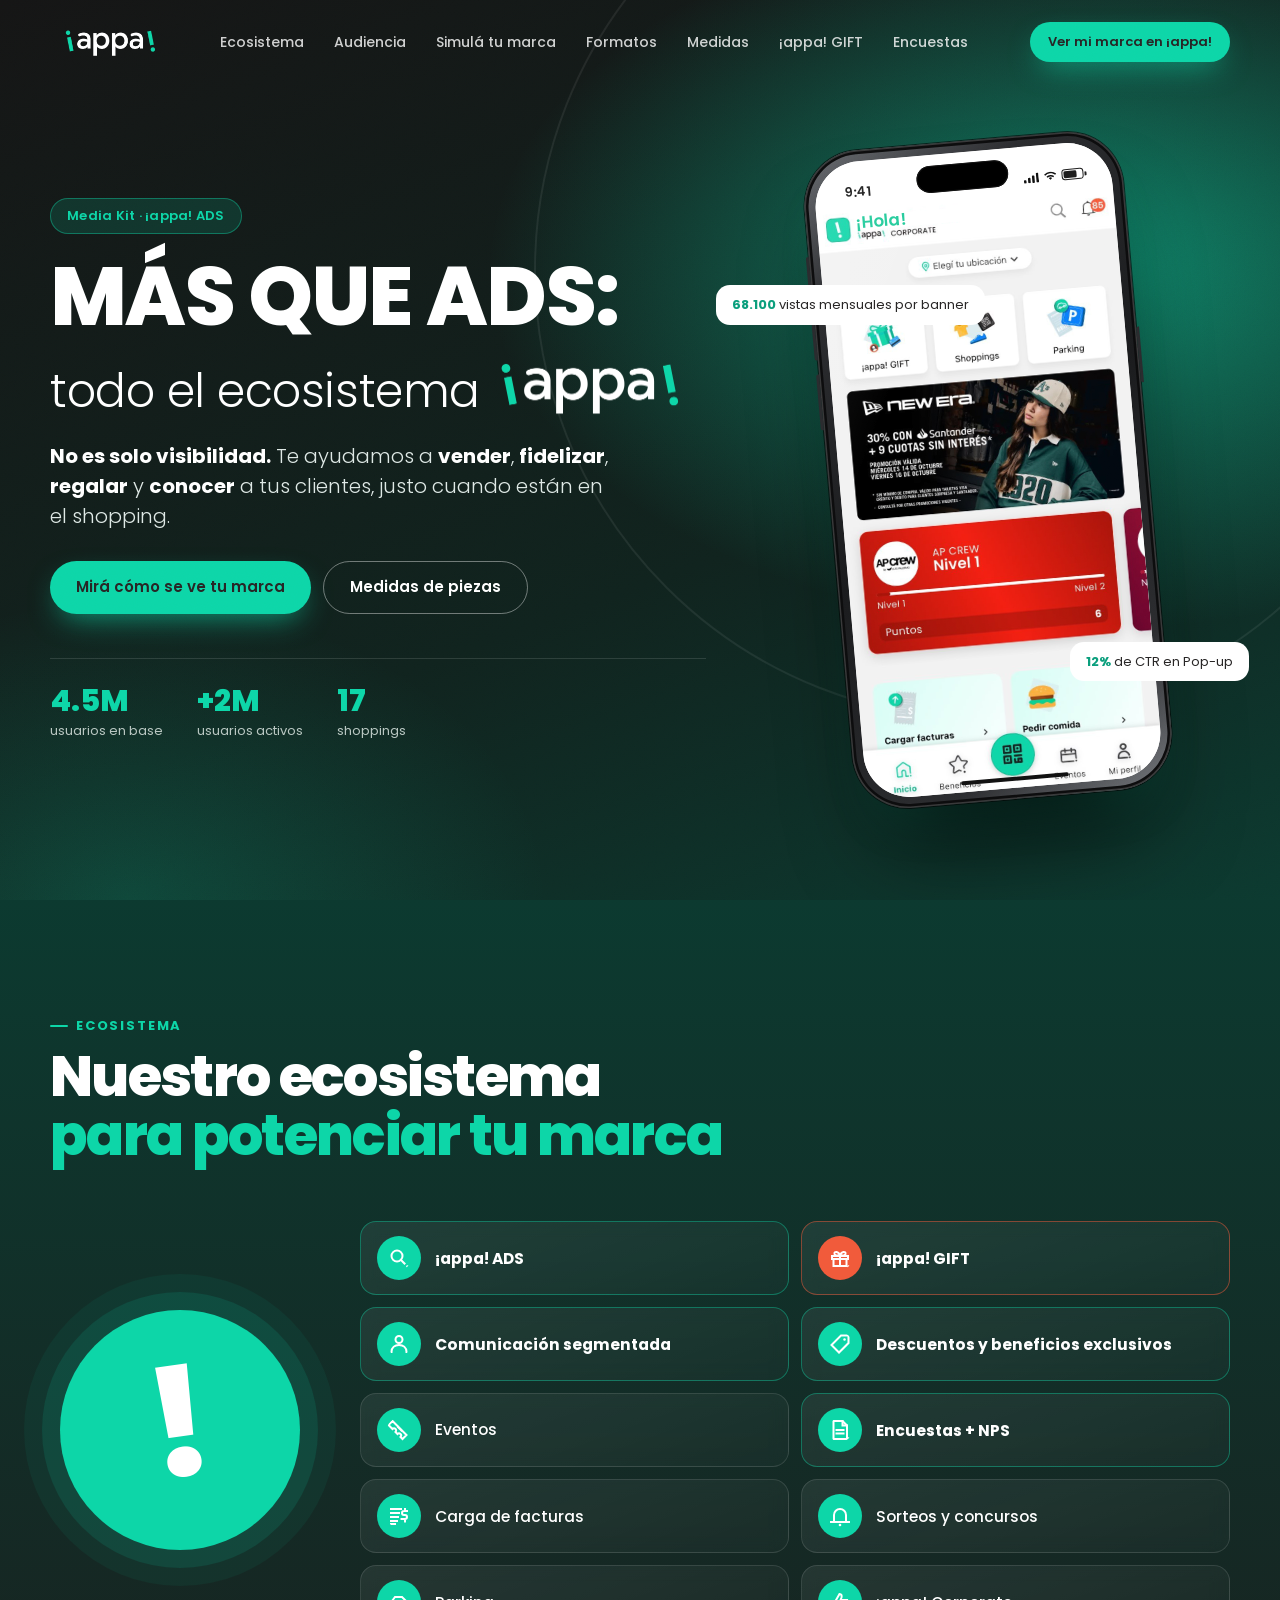
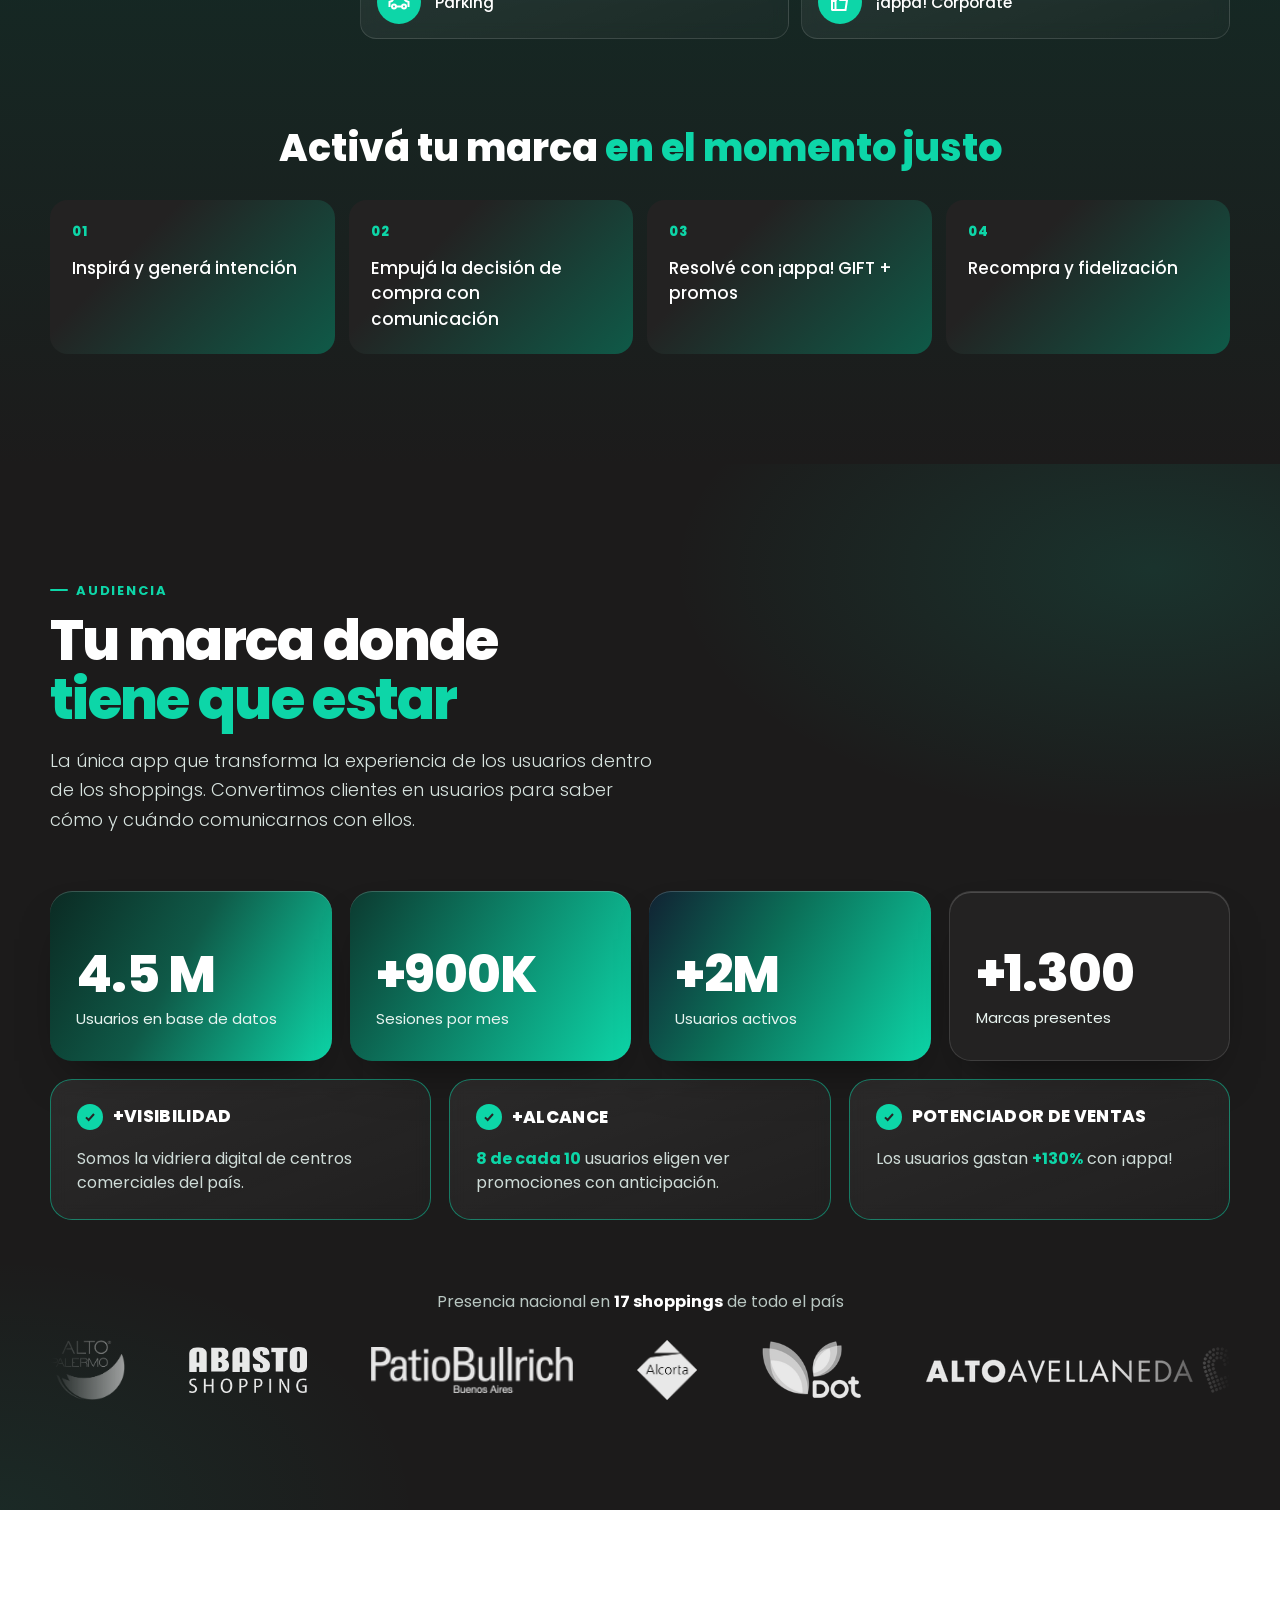
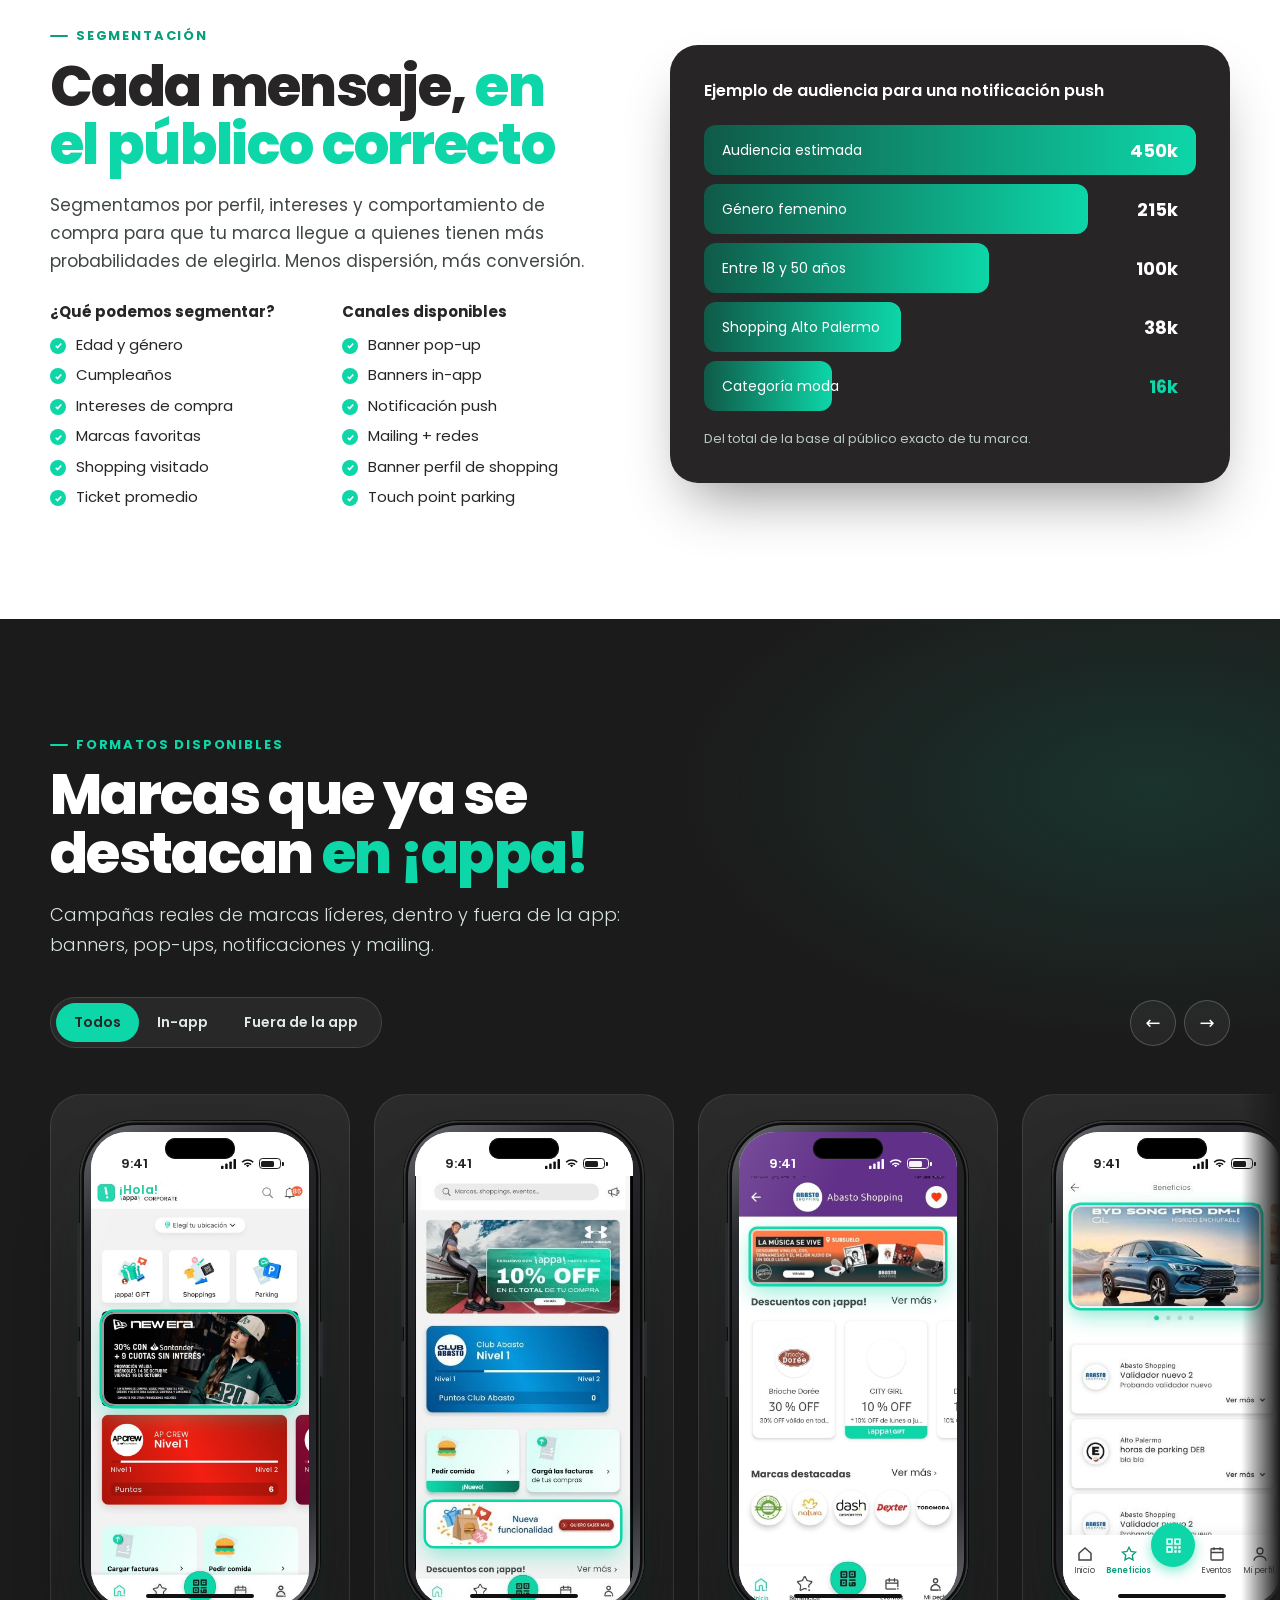
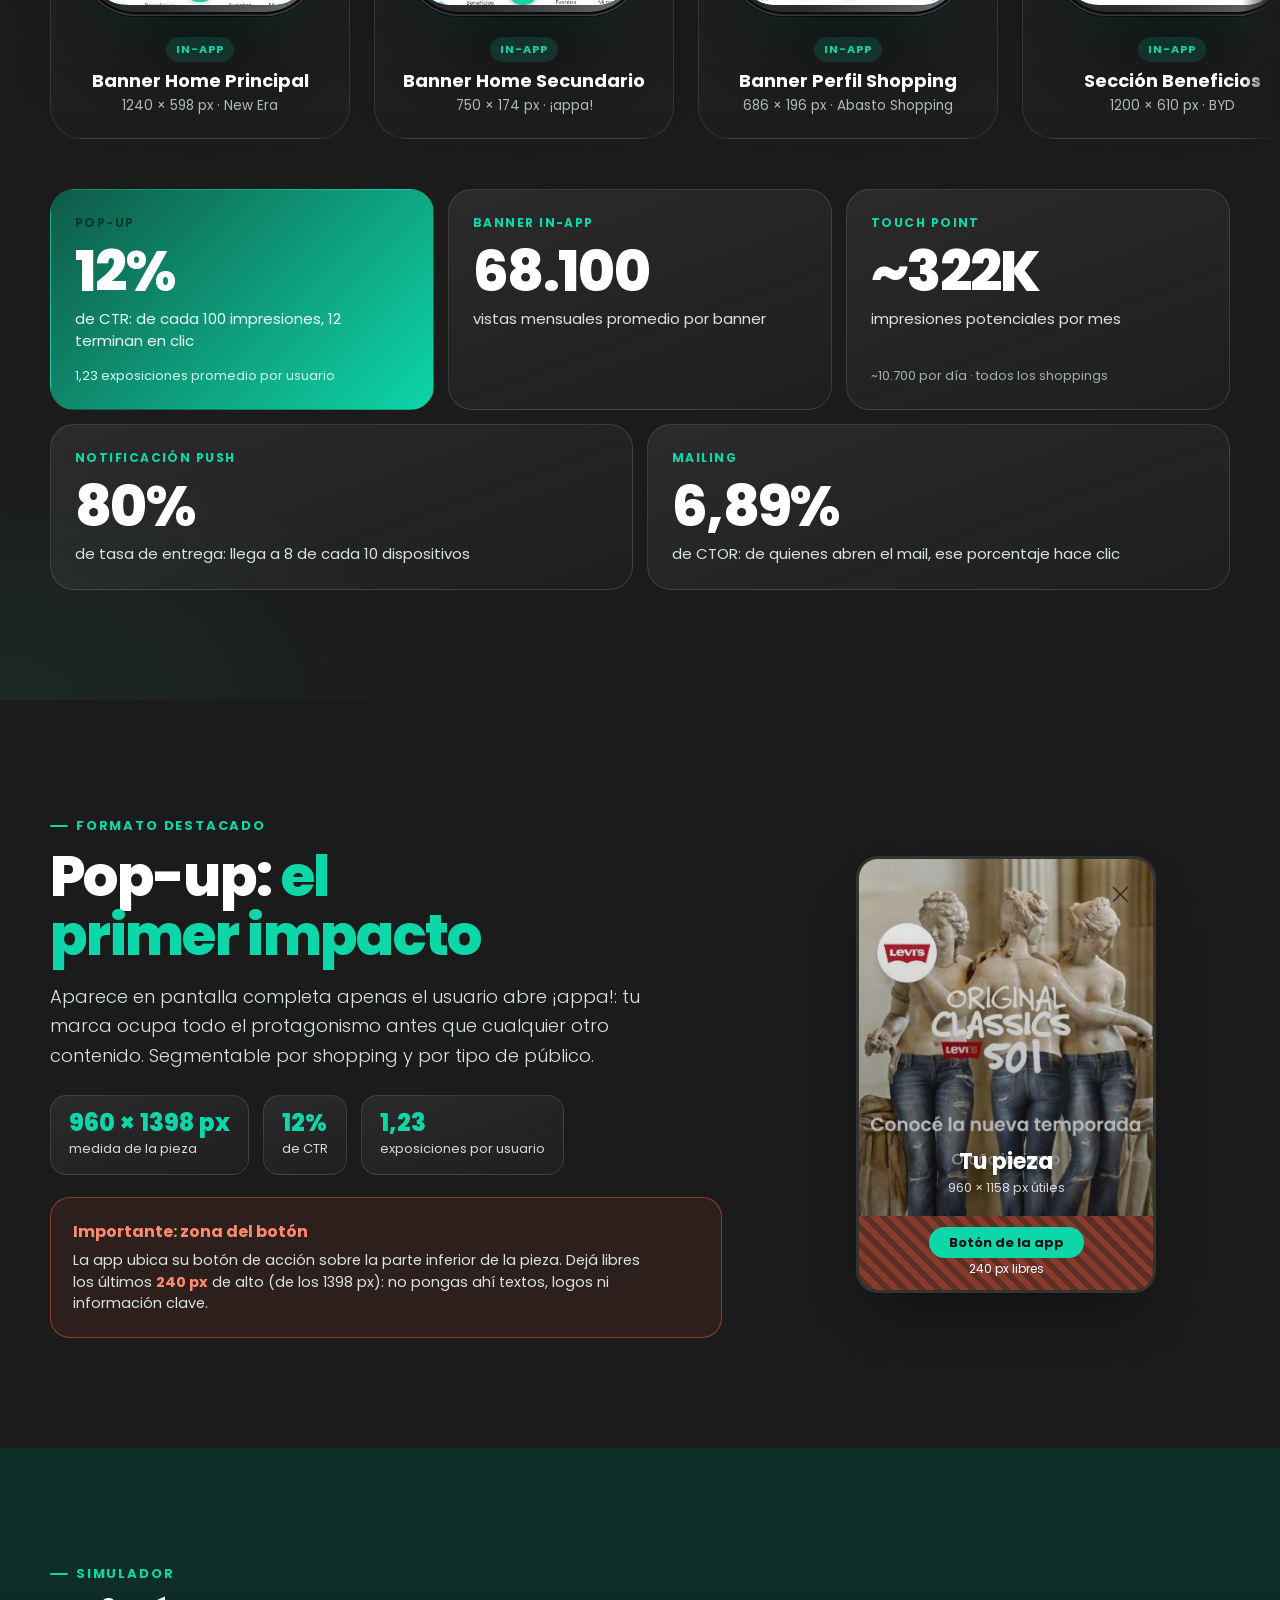
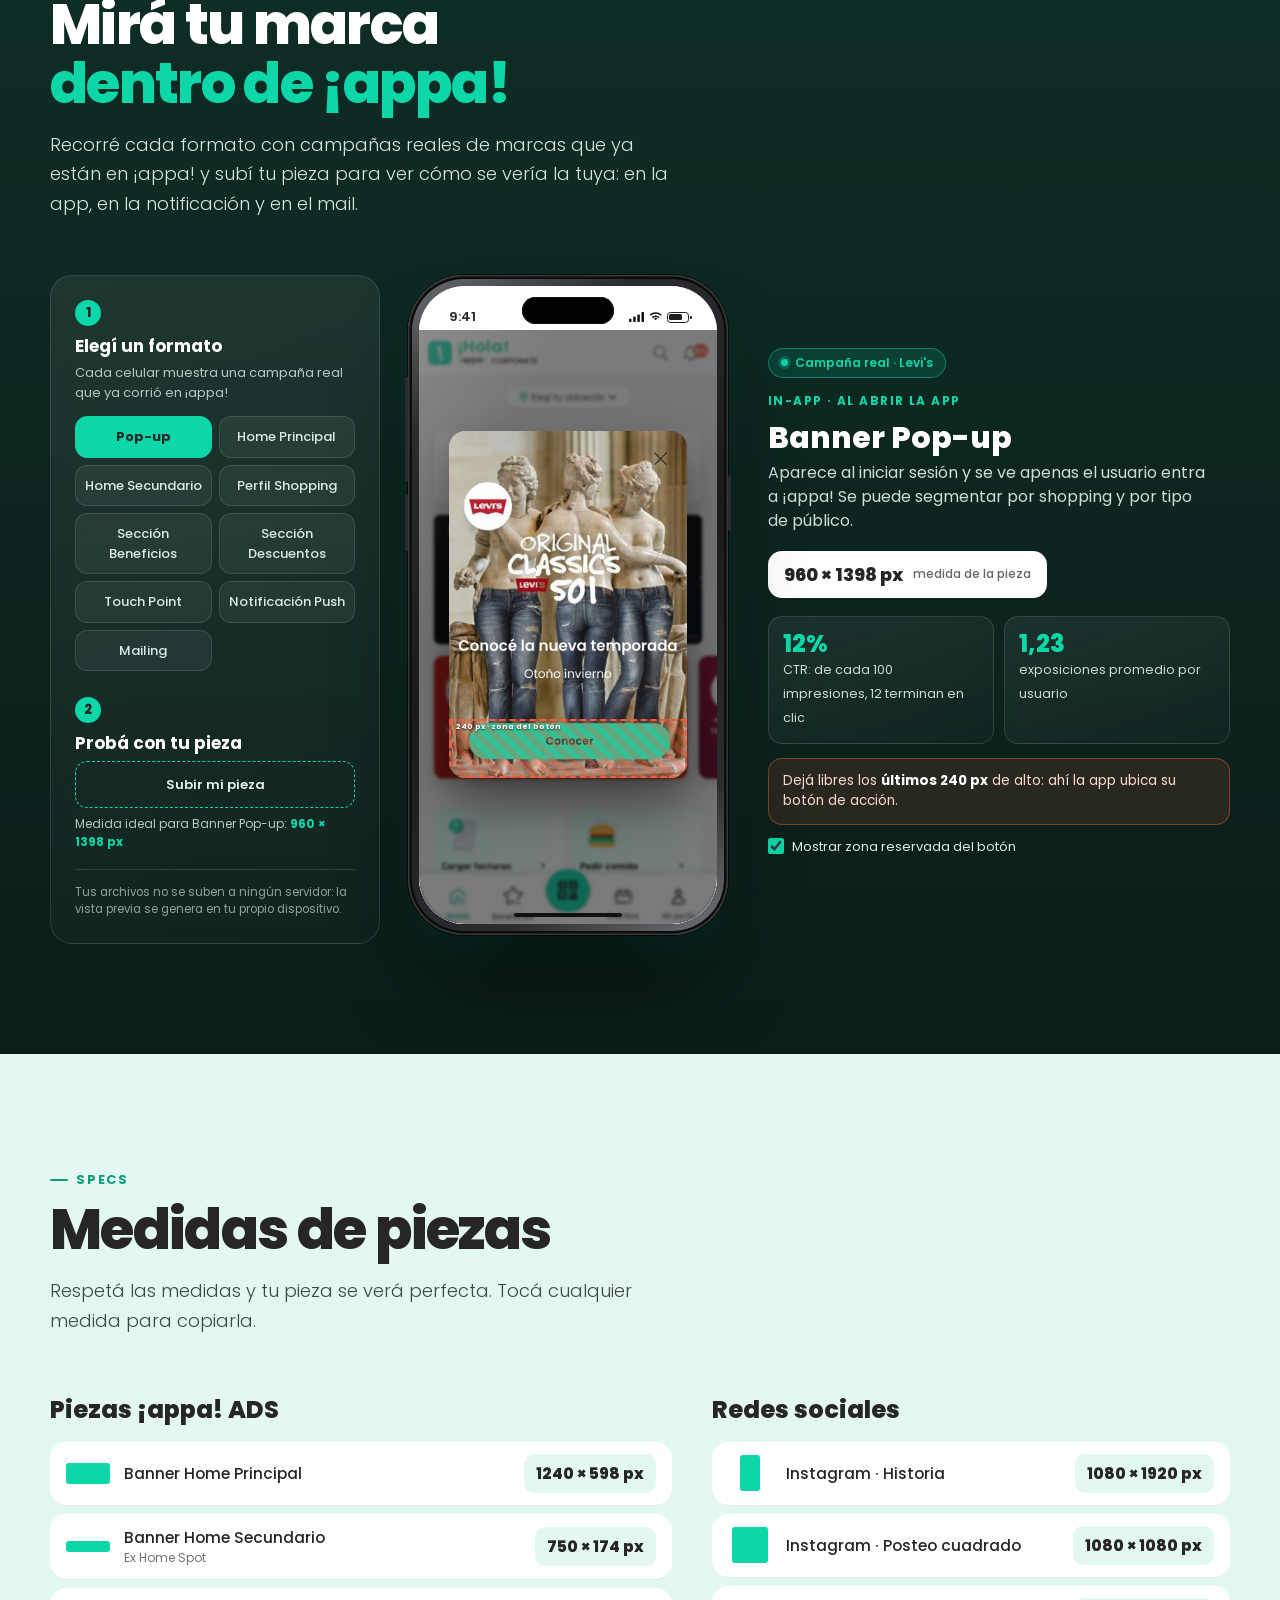
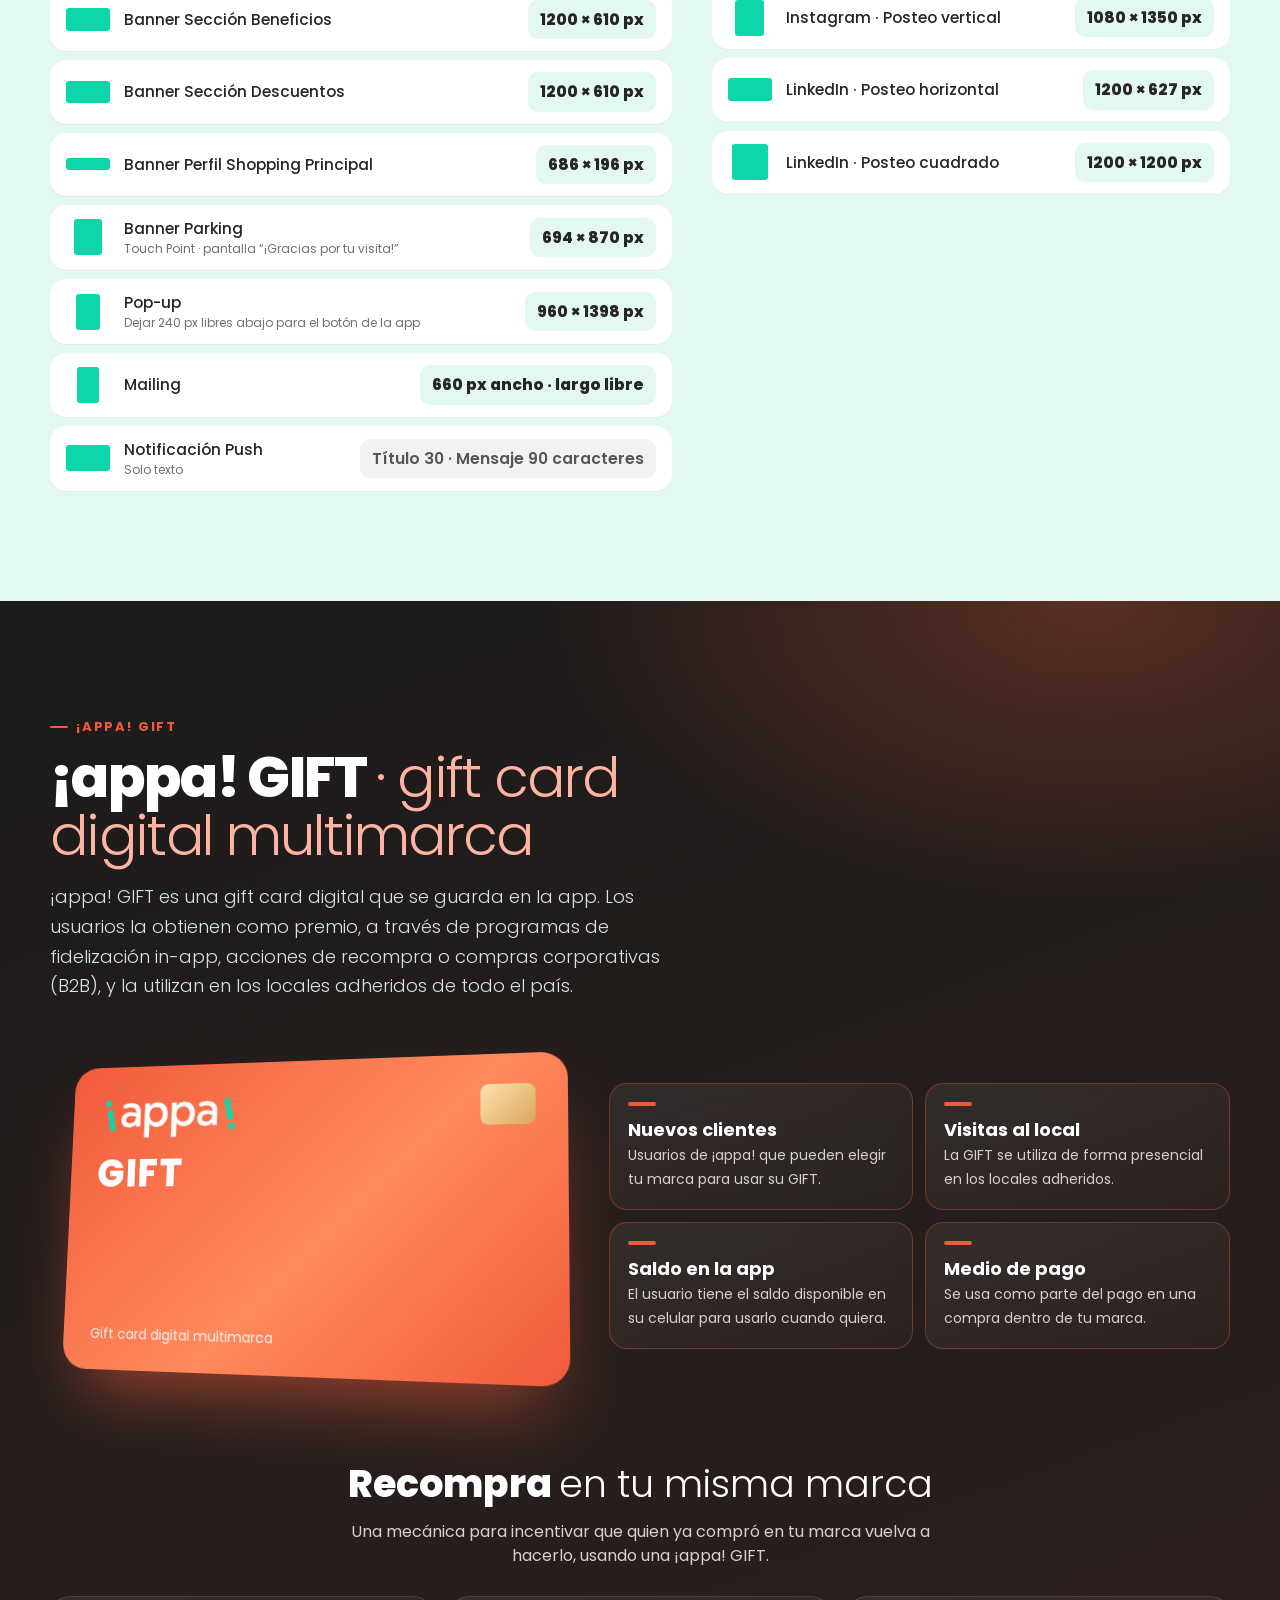
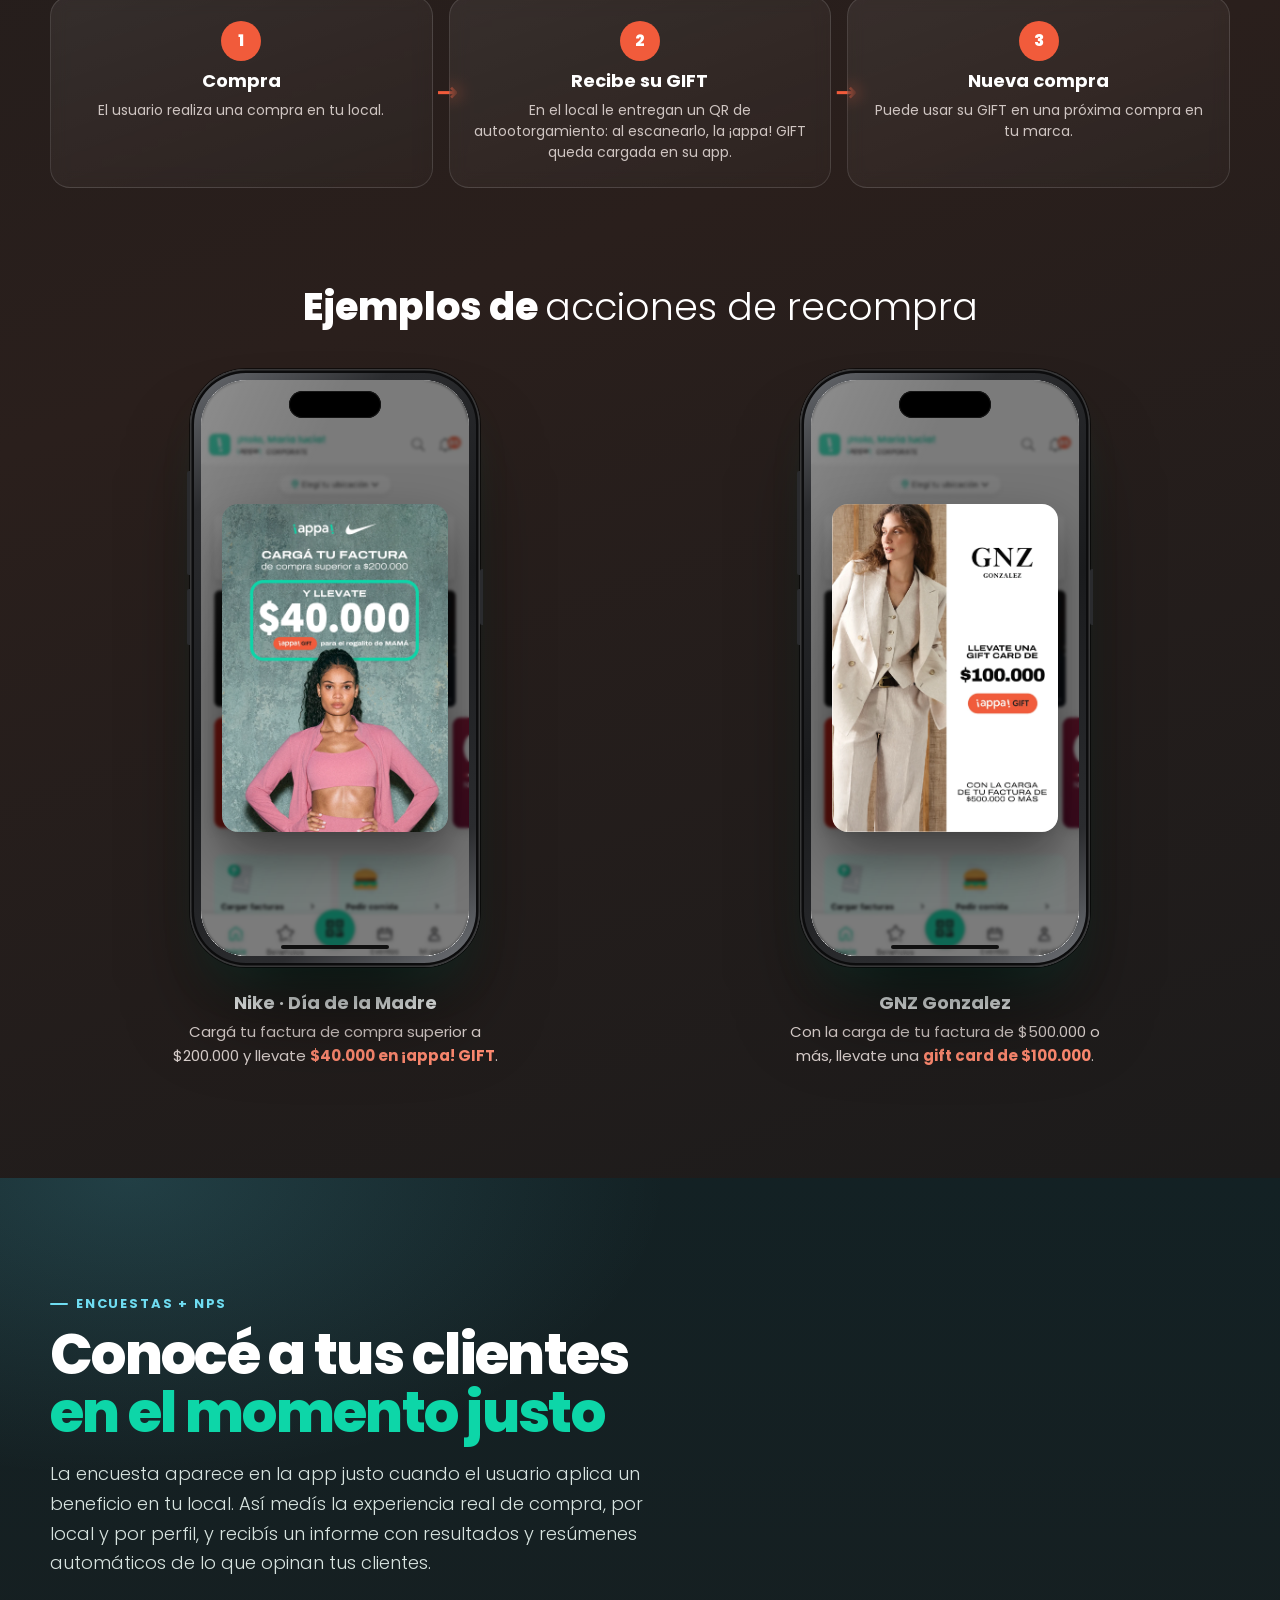
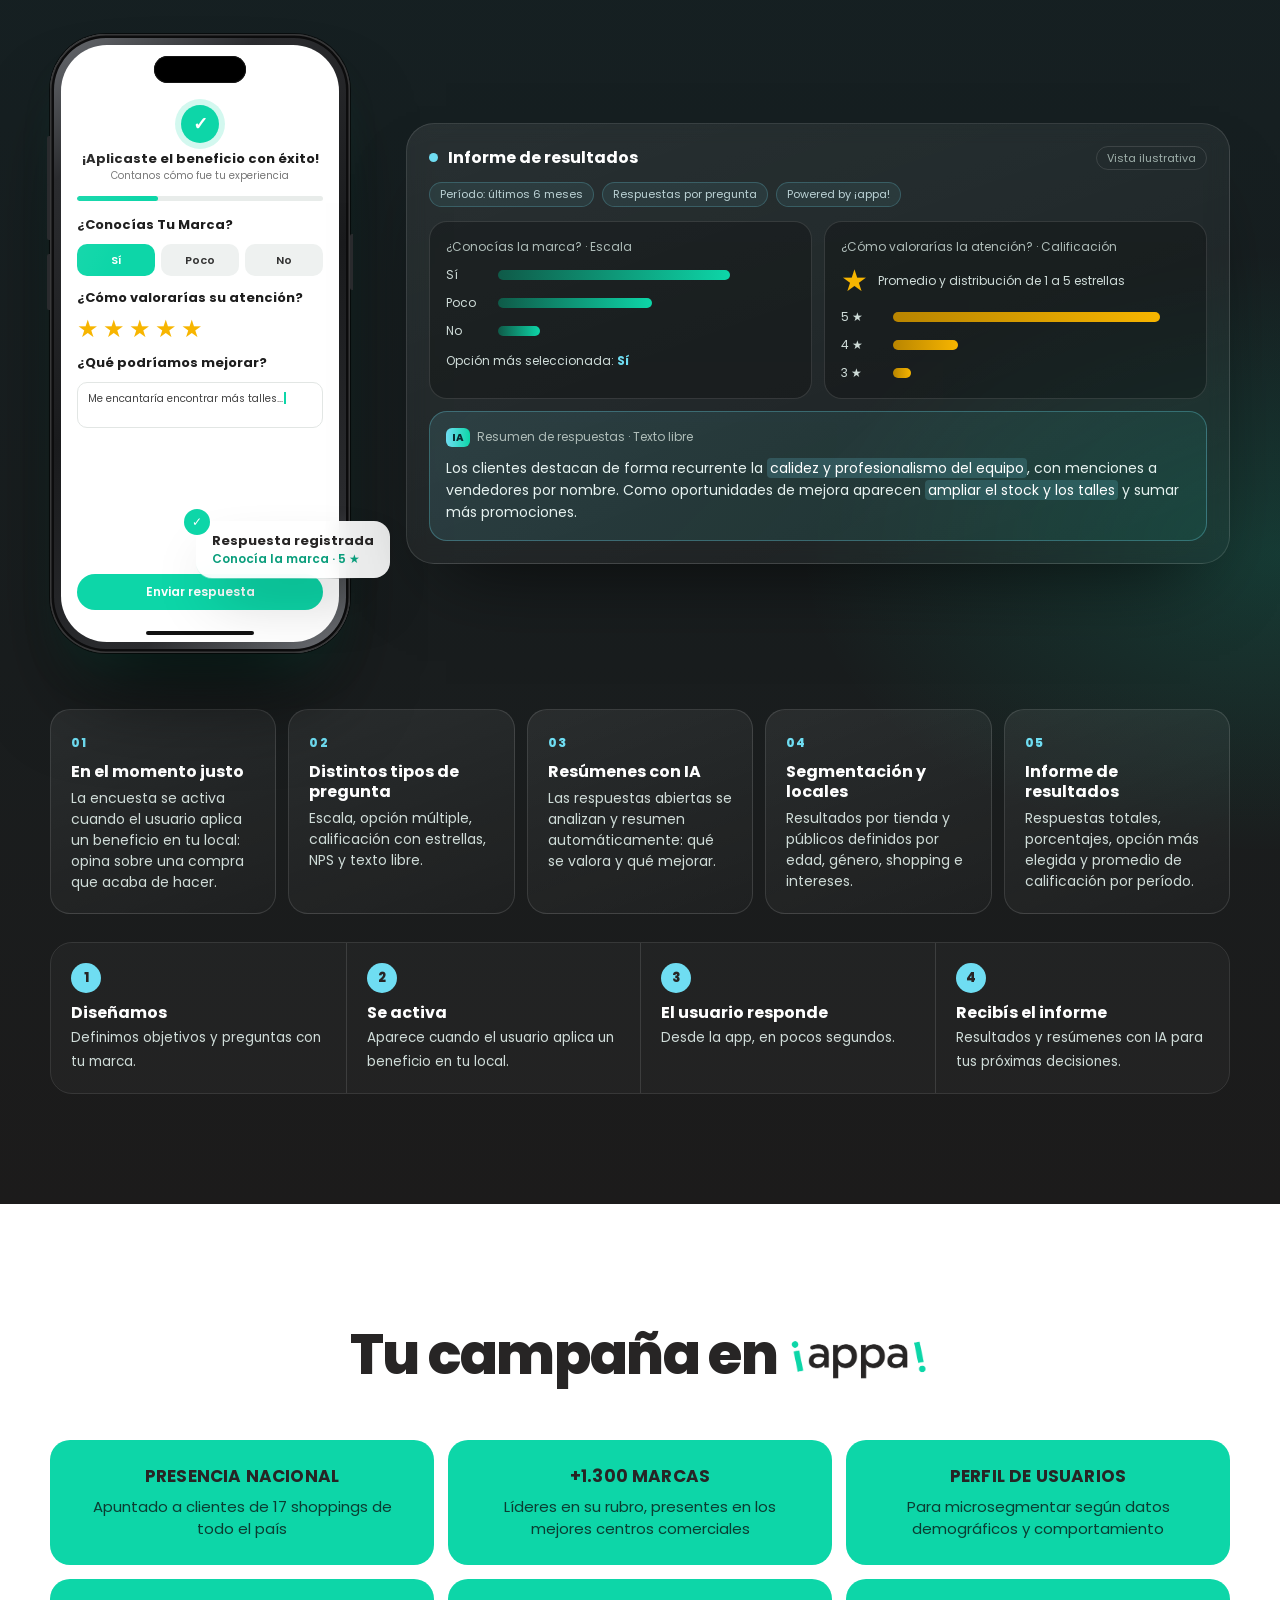
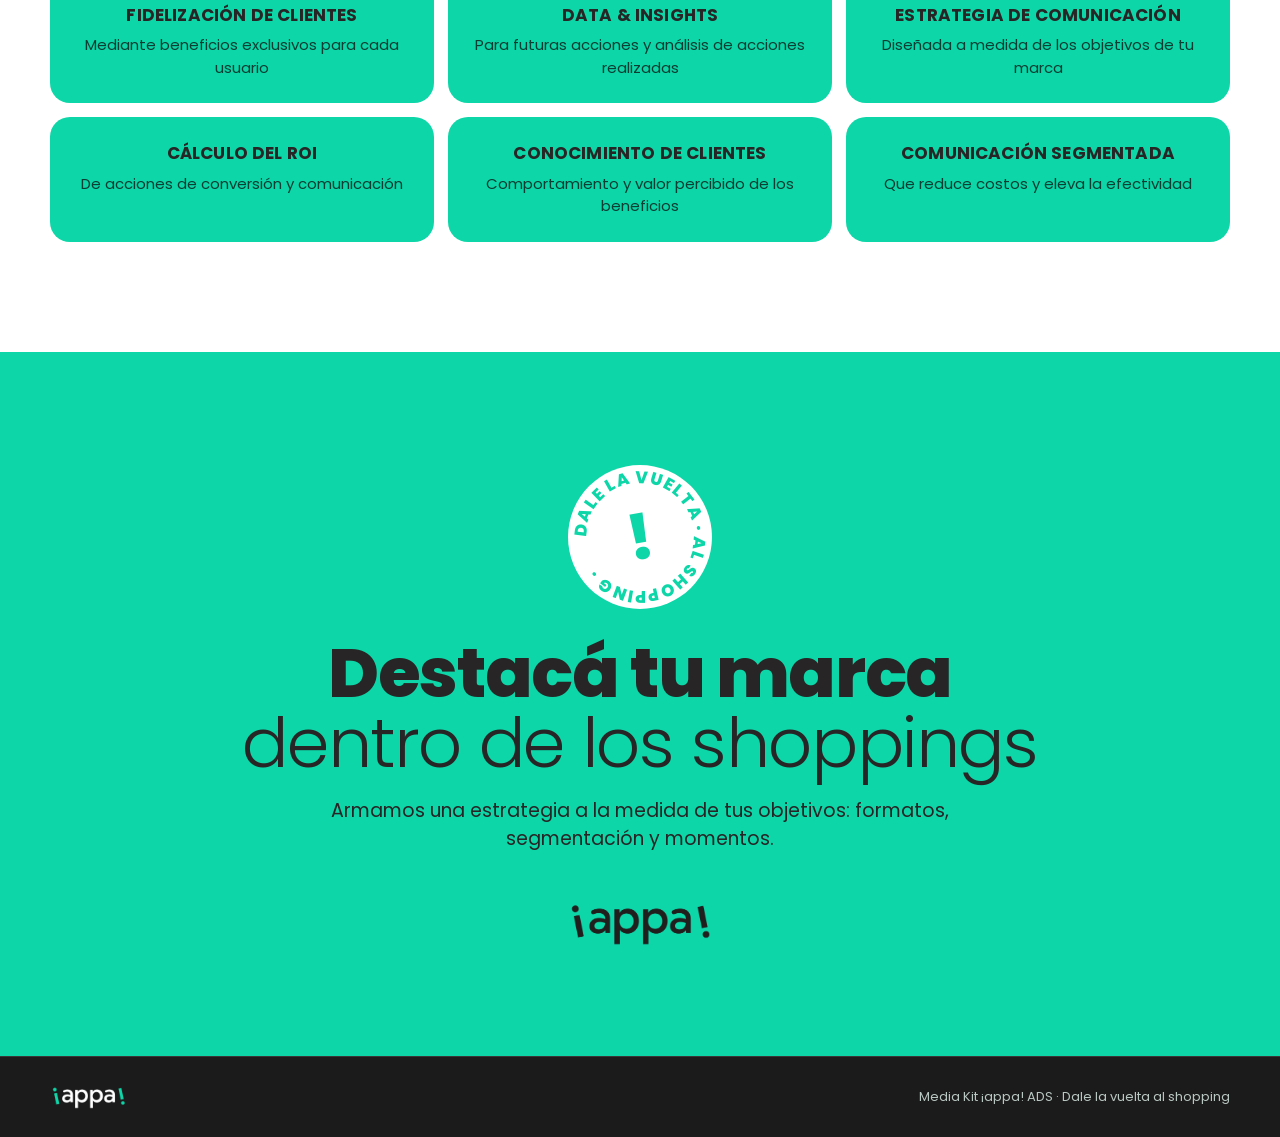
==== commit 96576085: "Celulares con barra de iPhone uniforme y home actual, métricas nuevas por formato, sin etiqueta en l" ====
--- a/index.html
+++ b/index.html
@@ -17,7 +17,7 @@
 <link rel="preconnect" href="https://fonts.googleapis.com">
 <link rel="preconnect" href="https://fonts.gstatic.com" crossorigin>
 <link href="https://fonts.googleapis.com/css2?family=Poppins:wght@300;400;500;600;700;800;900&display=swap" rel="stylesheet">
-<link rel="stylesheet" href="styles.css?v=202610162002">
+<link rel="stylesheet" href="styles.css?v=202610201436">
 </head>
 <body>
 
@@ -57,8 +57,8 @@
     </div>
     <div class="hero-phone-wrap">
       <div class="phone phone-hero" id="heroPhone"></div>
-      <div class="float-chip chip-a">CTR hasta <b>1,5%</b> vie y sáb</div>
-      <div class="float-chip chip-b"><b>13.000</b> usuarios por día</div>
+      <div class="float-chip chip-a"><b>68.100</b> vistas mensuales por banner</div>
+      <div class="float-chip chip-b"><b>12%</b> de CTR en Pop-up</div>
     </div>
   </div>
 </section>
@@ -179,12 +179,12 @@
   </div>
   <div class="show-rail" id="showRail"></div>
   <div class="wrap">
-    <div class="kpis bento">
-      <div class="kpi"><b>13.000</b><span>usuarios ingresan en promedio por día</span></div>
-      <div class="kpi"><b>0,81%</b><span>CTR promedio de banners y pop-up</span></div>
-      <div class="kpi"><b>1,5%</b><span>CTR los viernes y sábados, los días de mayor actividad</span></div>
-      <div class="kpi"><b>2,2%</b><span>tasa de click en notificaciones push</span></div>
-      <div class="kpi"><b>30%</b><span>open rate promedio de mailing (últimos 6 meses)</span></div>
+    <div class="mx">
+      <div class="mx-card mx-hl"><span class="mx-k">Pop-up</span><b>12%</b><p>de CTR: de cada 100 impresiones, 12 terminan en clic</p><small>1,23 exposiciones promedio por usuario</small></div>
+      <div class="mx-card"><span class="mx-k">Banner in-app</span><b>68.100</b><p>vistas mensuales promedio por banner</p></div>
+      <div class="mx-card"><span class="mx-k">Touch Point</span><b>~322K</b><p>impresiones potenciales por mes</p><small>~10.700 por día · todos los shoppings</small></div>
+      <div class="mx-card"><span class="mx-k">Notificación push</span><b>80%</b><p>de tasa de entrega: llega a 8 de cada 10 dispositivos</p></div>
+      <div class="mx-card"><span class="mx-k">Mailing</span><b>6,89%</b><p>de CTOR: de quienes abren el mail, ese porcentaje hace clic</p></div>
     </div>
   </div>
 </section>
@@ -196,7 +196,7 @@
       <span class="eyebrow">Formato destacado</span>
       <h2>Pop-up: <span class="g">el primer impacto</span></h2>
       <p>Aparece en pantalla completa apenas el usuario abre ¡appa!: tu marca ocupa todo el protagonismo antes que cualquier otro contenido. Segmentable por shopping y por tipo de público.</p>
-      <div class="popsec-kpis"><div><b>960 × 1398 px</b><span>medida de la pieza</span></div><div><b>1,5%</b><span>CTR viernes y sábados</span></div></div>
+      <div class="popsec-kpis"><div><b>960 × 1398 px</b><span>medida de la pieza</span></div><div><b>12%</b><span>de CTR</span></div><div><b>1,23</b><span>exposiciones por usuario</span></div></div>
       <div class="note-pop">
         <b>Importante: zona del botón</b>
         <p>La app ubica su botón de acción sobre la parte inferior de la pieza. Dejá libres los últimos <b>240 px</b> de alto (de los 1398 px): no pongas ahí textos, logos ni información clave.</p>
@@ -433,6 +433,6 @@
 </footer>
 
 <div class="toast" id="toast" role="status" aria-live="polite"></div>
-<script src="app.js?v=202610162002"></script>
+<script src="app.js?v=202610201436"></script>
 </body>
 </html>
--- a/styles.css
+++ b/styles.css
@@ -753,3 +753,27 @@
 .notif.big>.nt>b{font-size:16px;margin-bottom:2px}
 .notif.big p{font-size:14.5px;-webkit-line-clamp:unset;display:block}
 .spec-v.na{white-space:normal;text-align:right}
+
+/* barra de estado uniforme + saludo genérico */
+.sbband{position:absolute;left:0;right:0;top:0;z-index:24}
+.hola{position:absolute;left:13%;top:8.3%;width:40%;height:3.4%;background:#fff;z-index:3;display:flex;align-items:center}
+.hola span{font-weight:600;font-size:calc(var(--pw) * .052);color:#1cca99;line-height:1}
+
+/* métricas por formato */
+.mx{display:grid;grid-template-columns:repeat(6,1fr);gap:14px;margin-top:10px}
+.mx-card{grid-column:span 2;border-radius:24px;padding:24px;background:linear-gradient(160deg,rgba(255,255,255,.07),rgba(255,255,255,.015));border:1px solid var(--line);display:flex;flex-direction:column;transition:transform .3s,border-color .3s}
+.mx-card:nth-child(n+4){grid-column:span 3}
+.mx-card:hover{transform:translateY(-4px);border-color:rgba(13,214,168,.5)}
+.mx-k{font-size:12px;font-weight:700;letter-spacing:.12em;text-transform:uppercase;color:var(--green);margin-bottom:12px}
+.mx-card b{font-size:clamp(40px,4.4vw,58px);font-weight:800;line-height:1;letter-spacing:-.03em}
+.mx-card p{font-size:15px;color:#d8e4e0;margin-top:8px;line-height:1.45}
+.mx-card small{margin-top:auto;padding-top:14px;font-size:13px;color:#9fb0ab}
+.mx-hl{background:linear-gradient(135deg,#0f5a48,#0DD6A8);border-color:transparent}
+.mx-hl .mx-k{color:#063b2f}.mx-hl p{color:#eafff9}.mx-hl small{color:#d2fff2}
+@media (max-width:860px){.mx{grid-template-columns:1fr 1fr}.mx-card,.mx-card:nth-child(n+4){grid-column:span 1}.mx-card:first-child{grid-column:1/-1}}
+@media (max-width:560px){.mx{grid-template-columns:1fr}.mx-card:first-child{grid-column:auto}}
+/* capturas debajo de la barra de estado uniforme */
+.shot{position:absolute;left:0;right:0;top:44px;bottom:auto}
+.sbband{height:44px}
+.hola{left:12.8%;width:42%}
+.shot .hola{position:absolute}
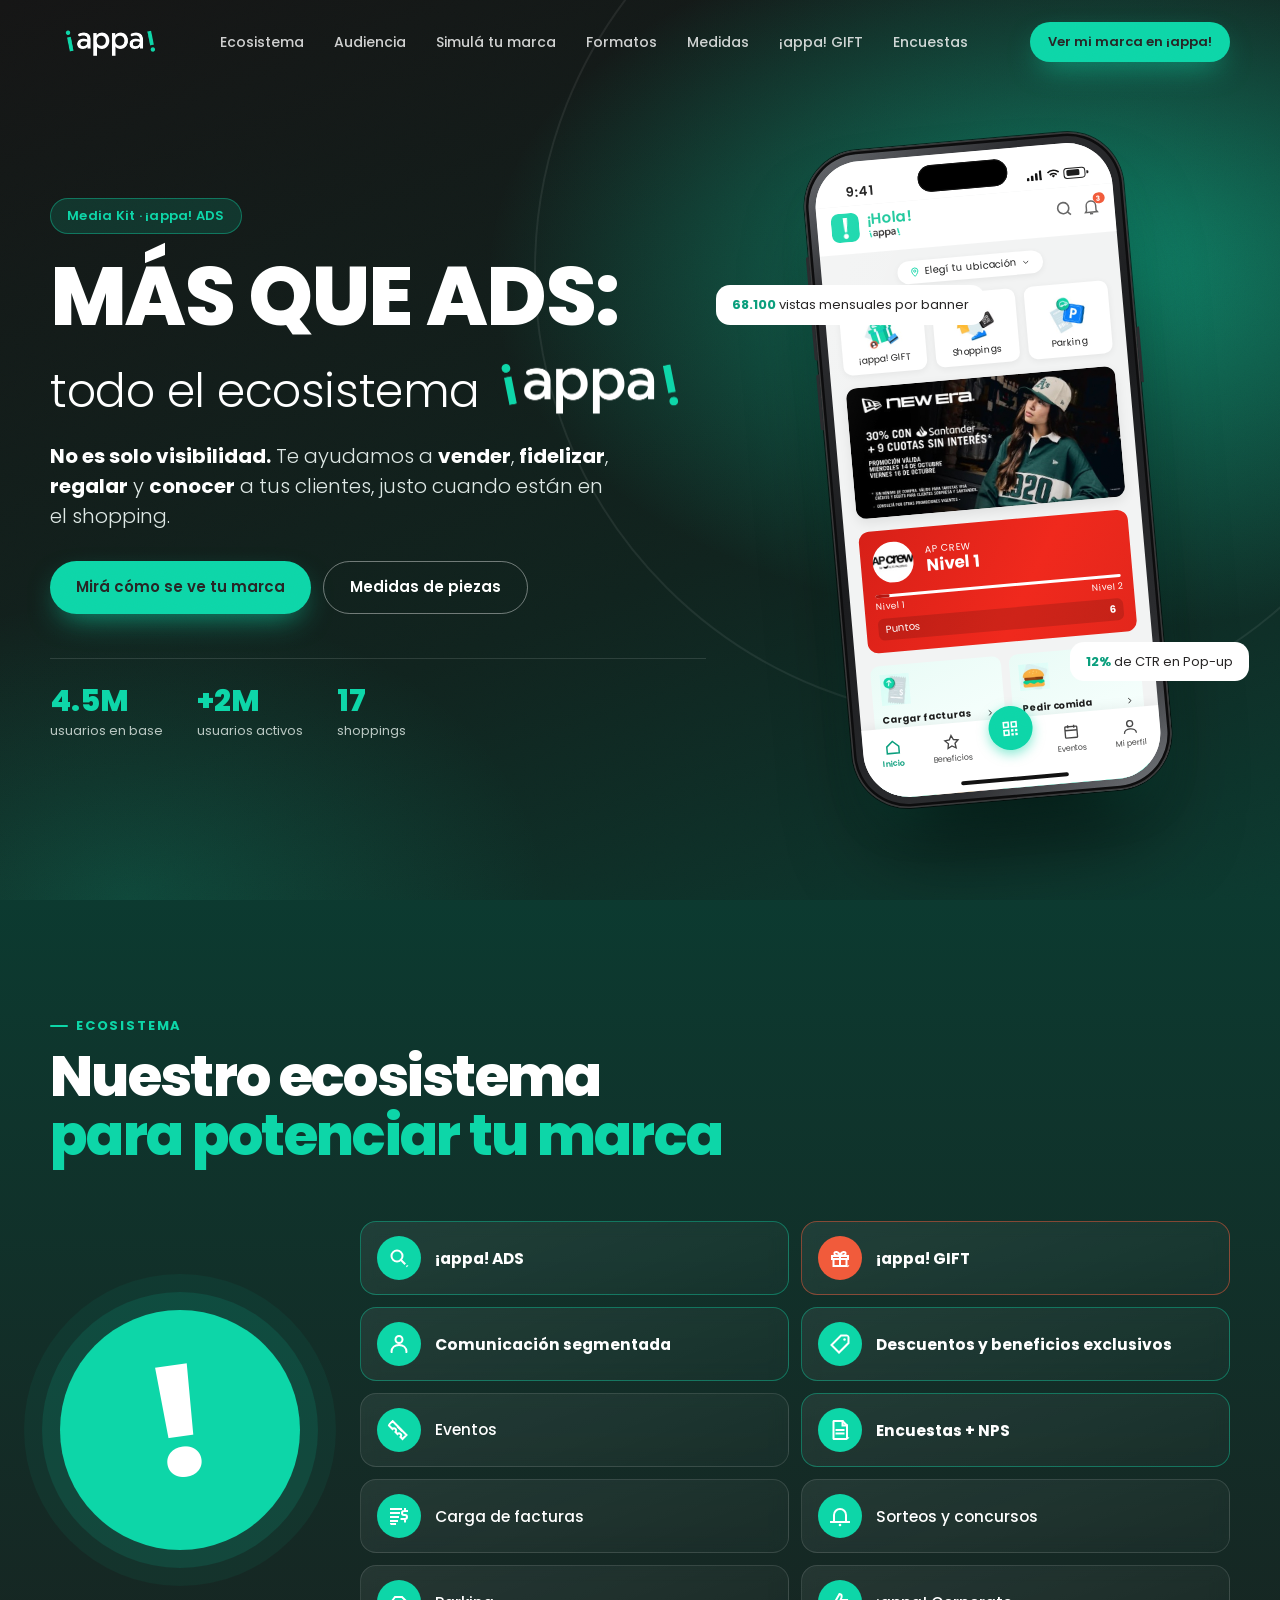
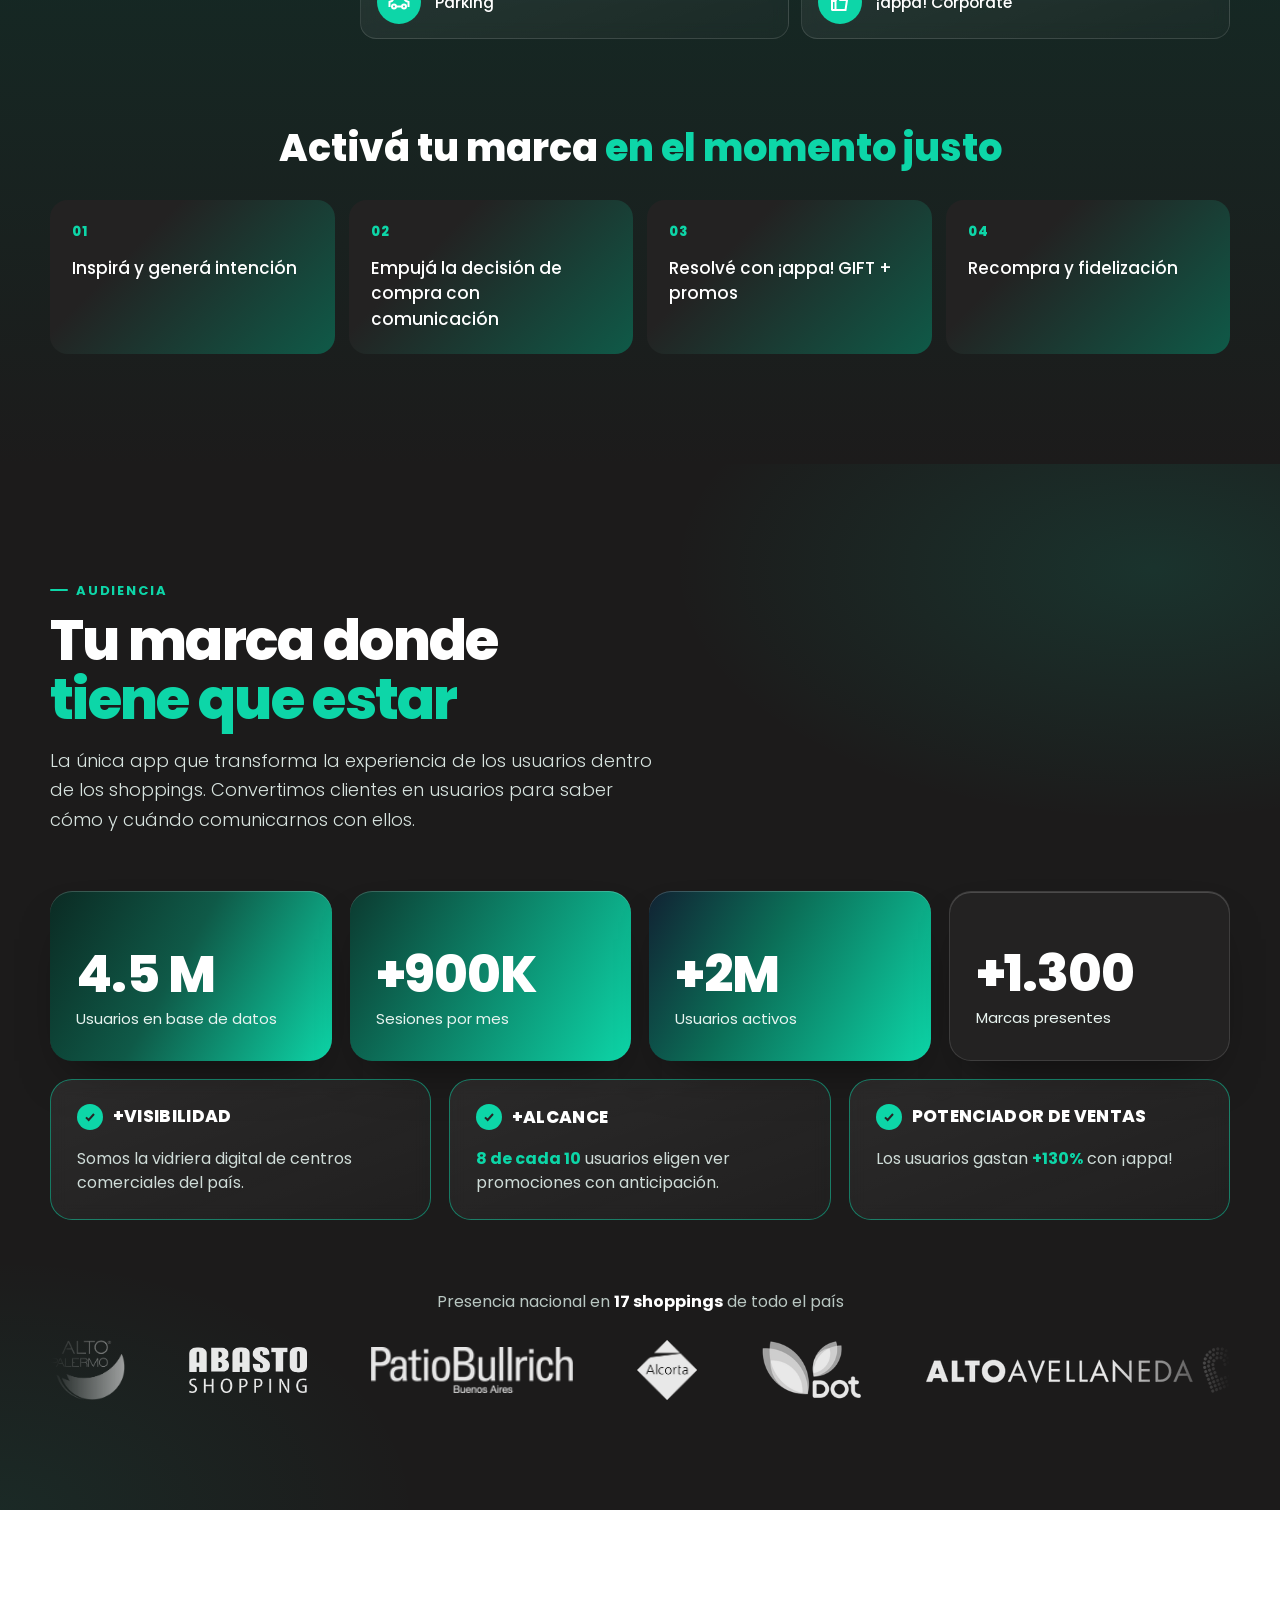
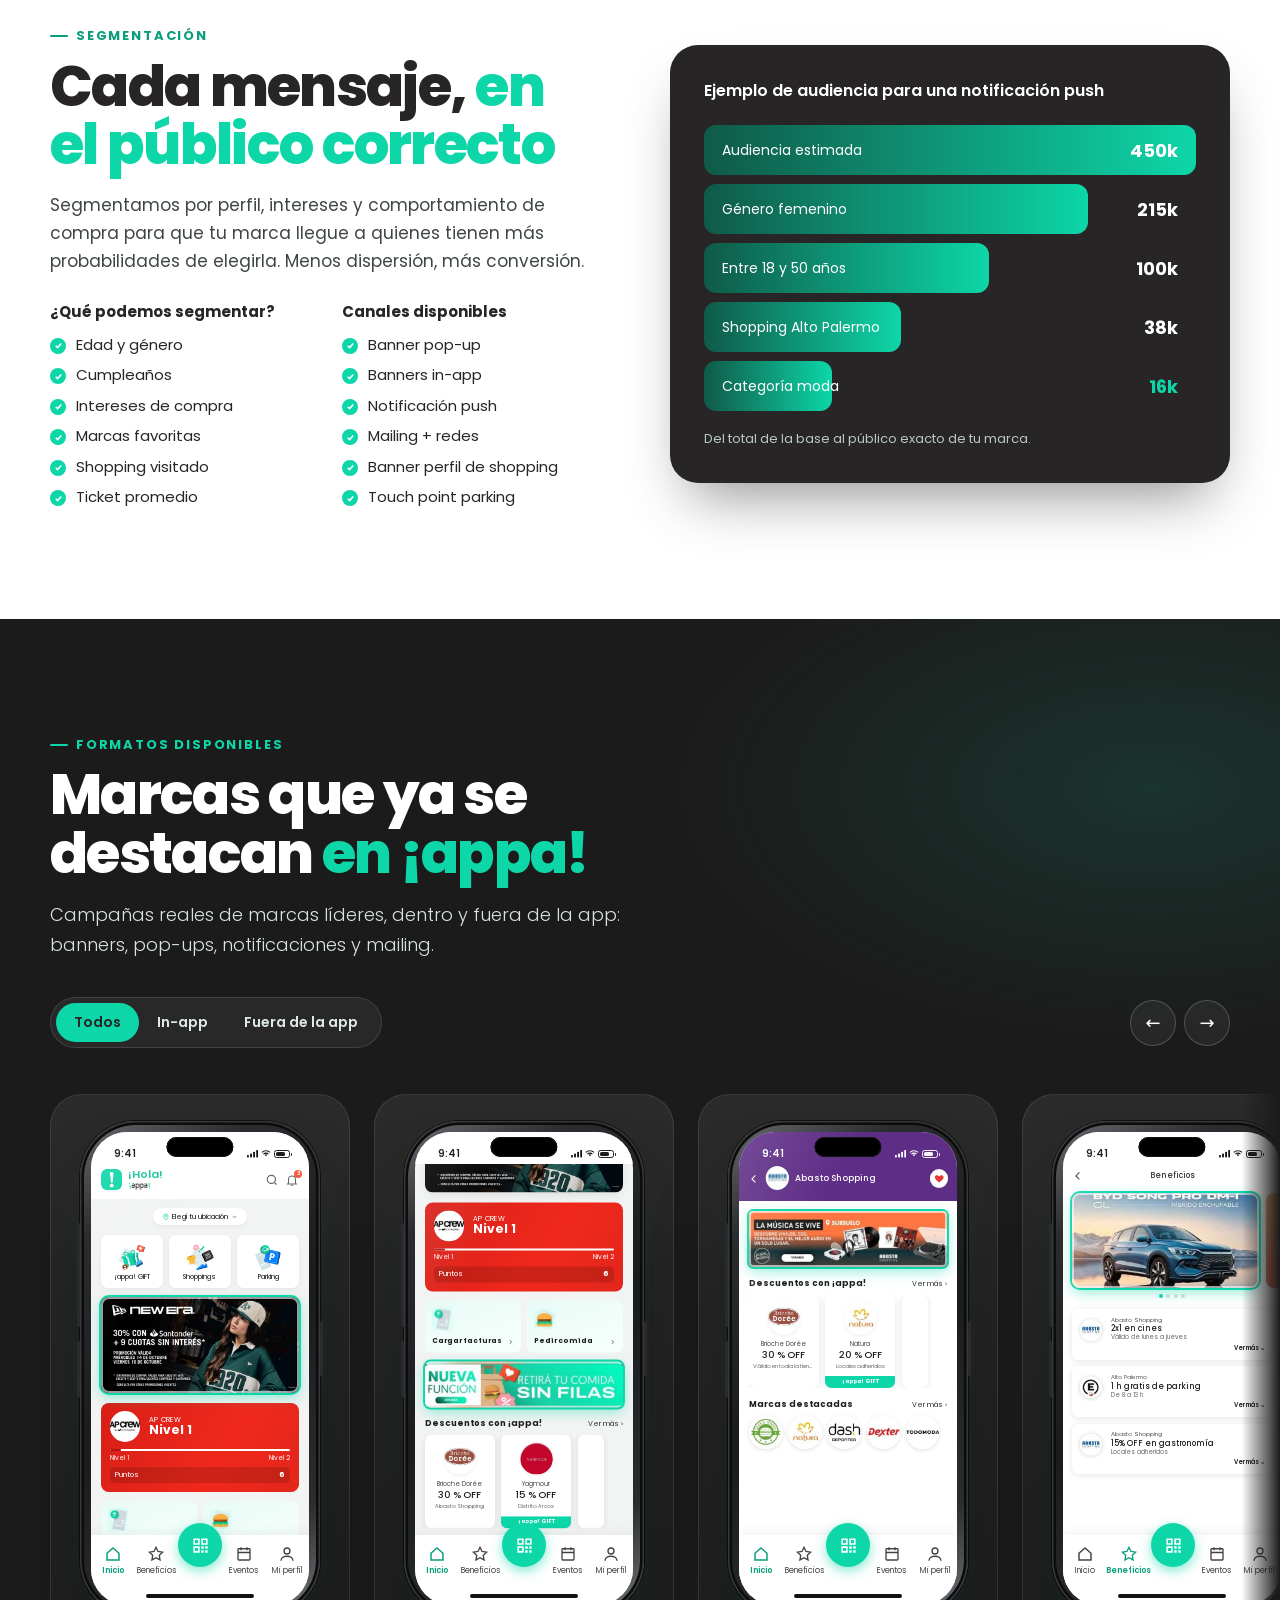
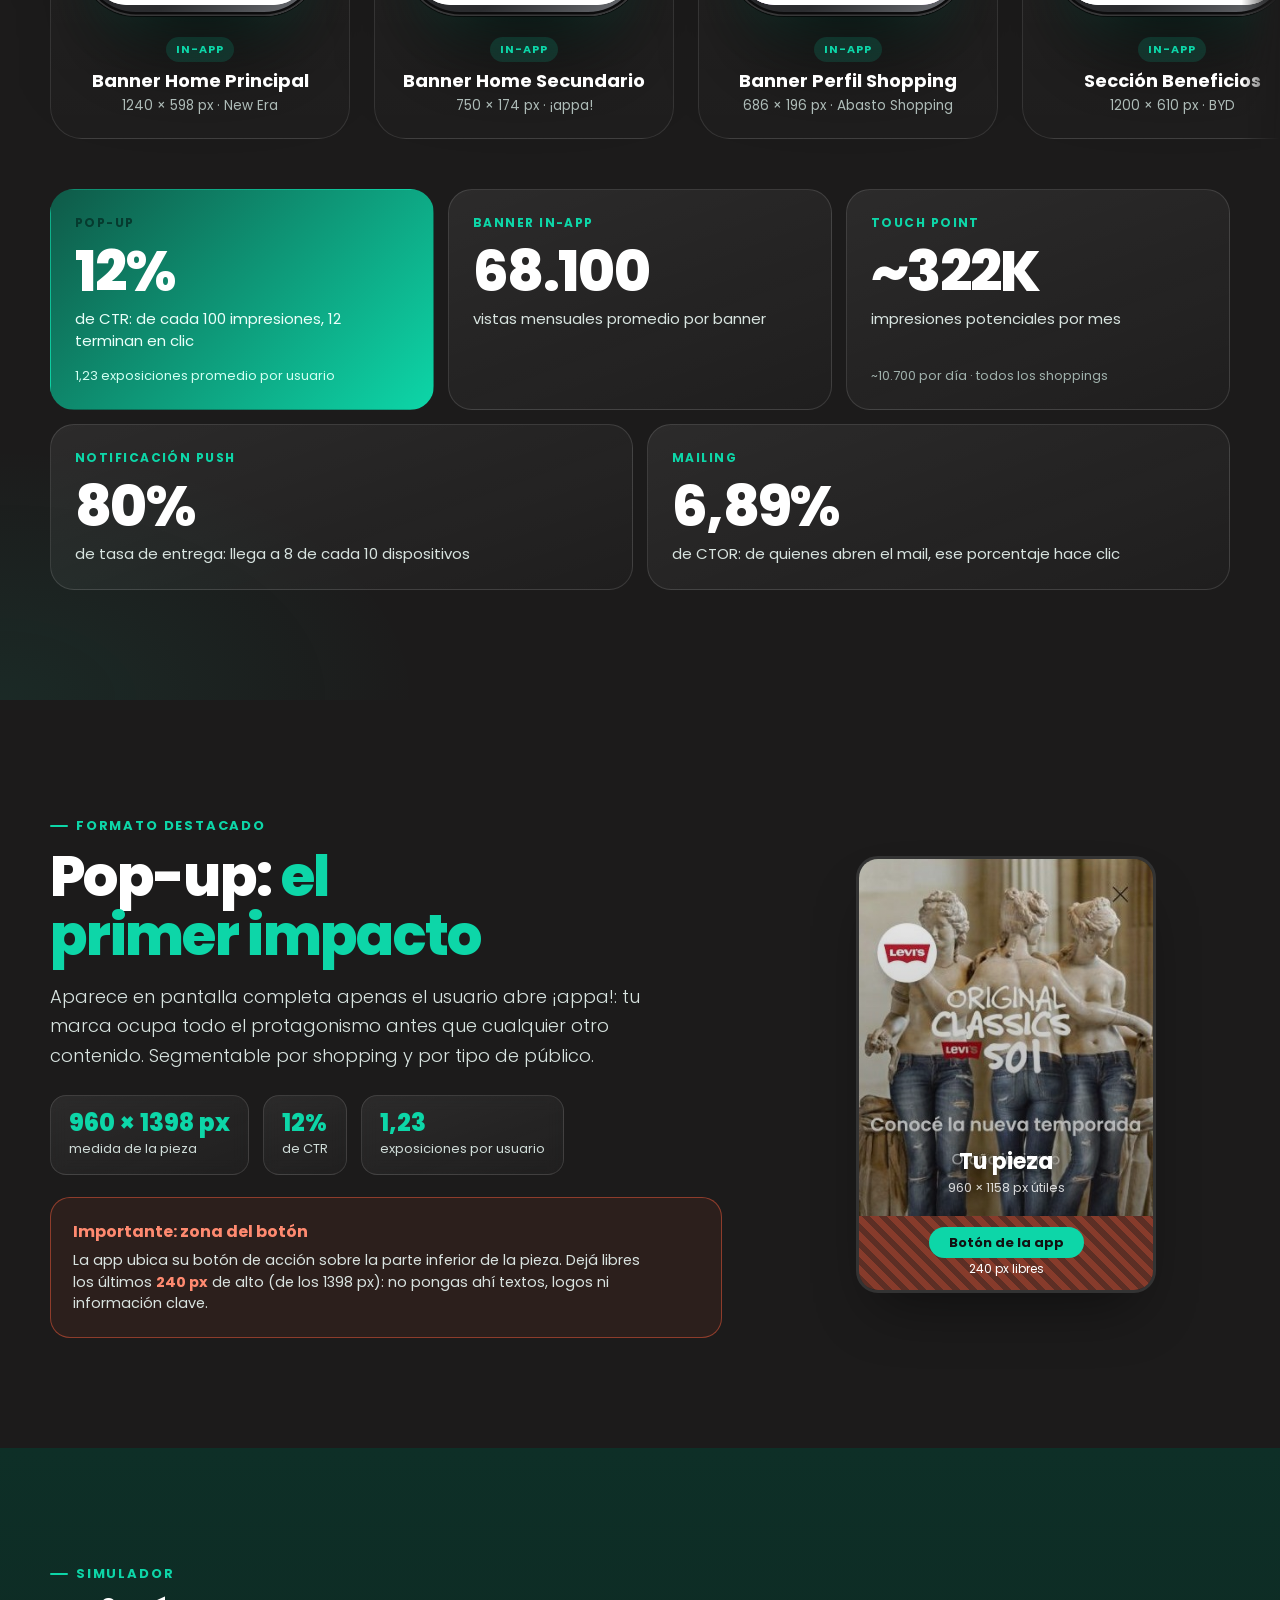
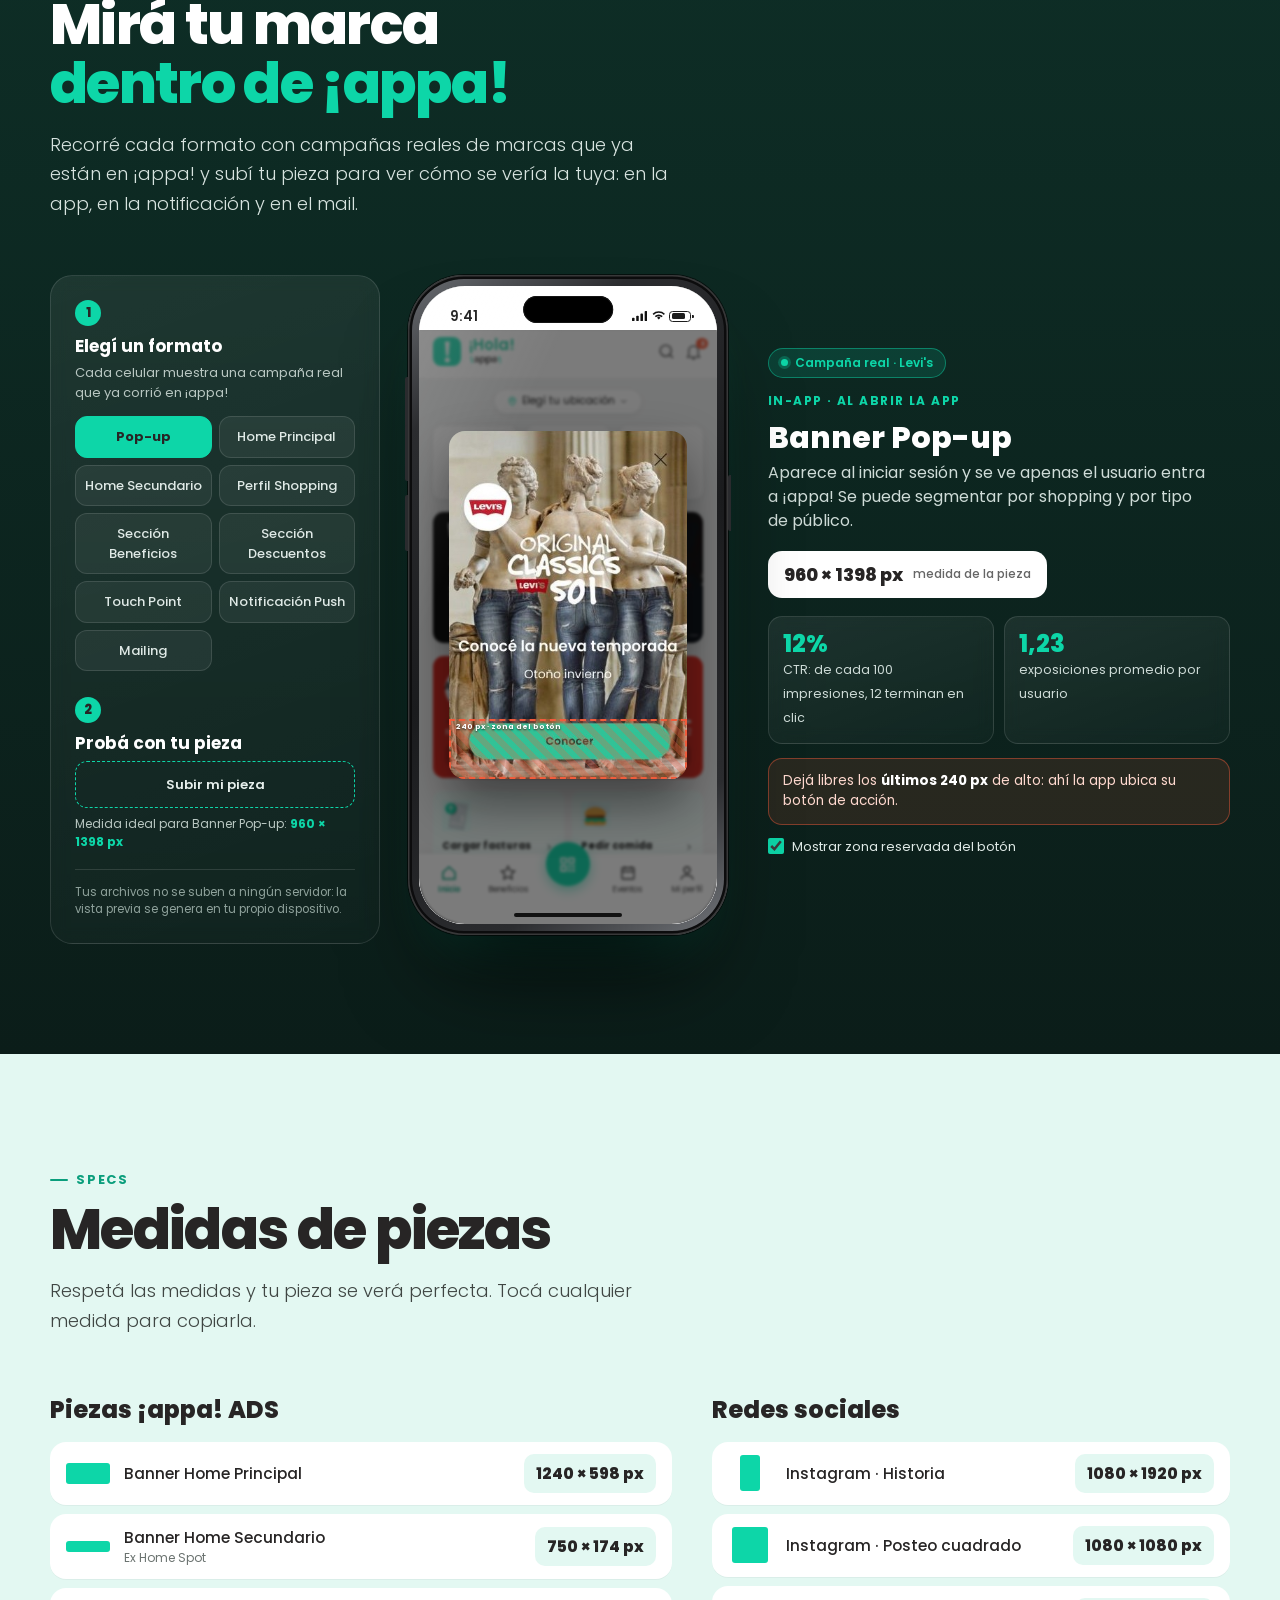
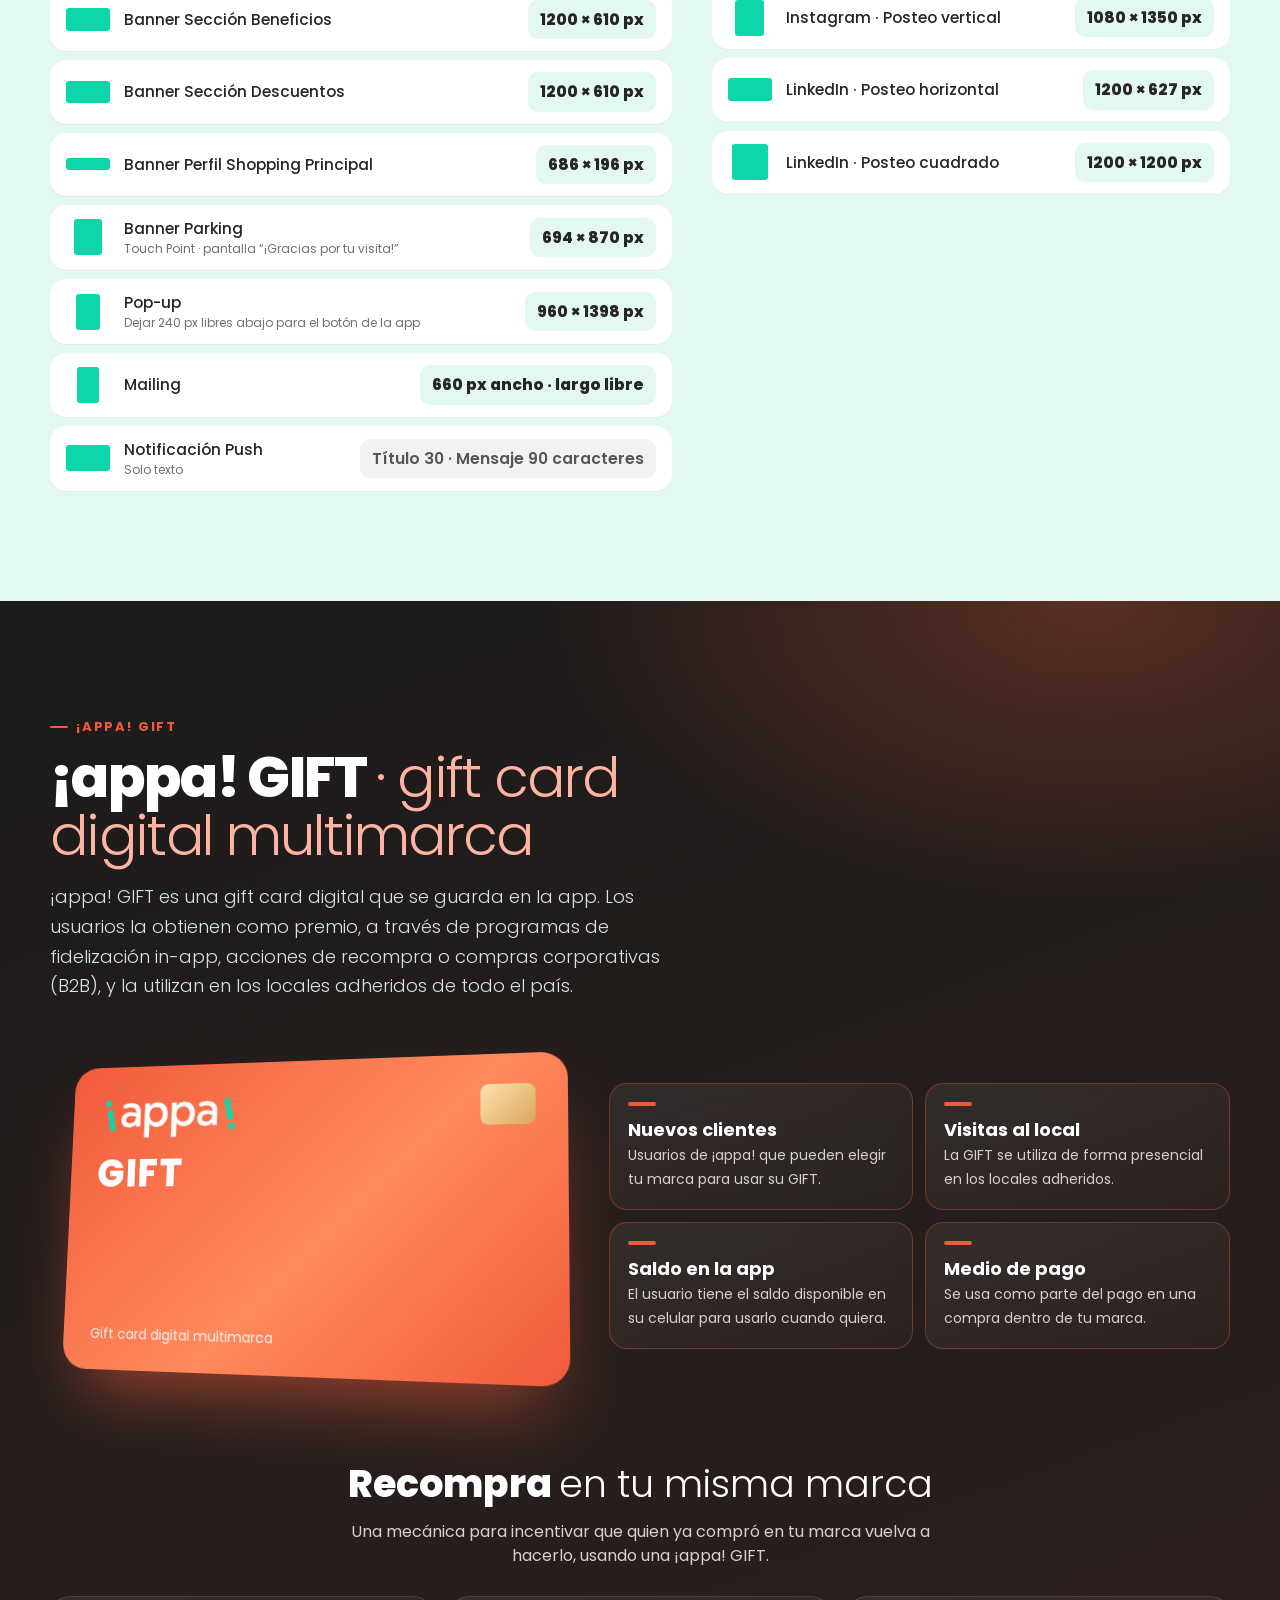
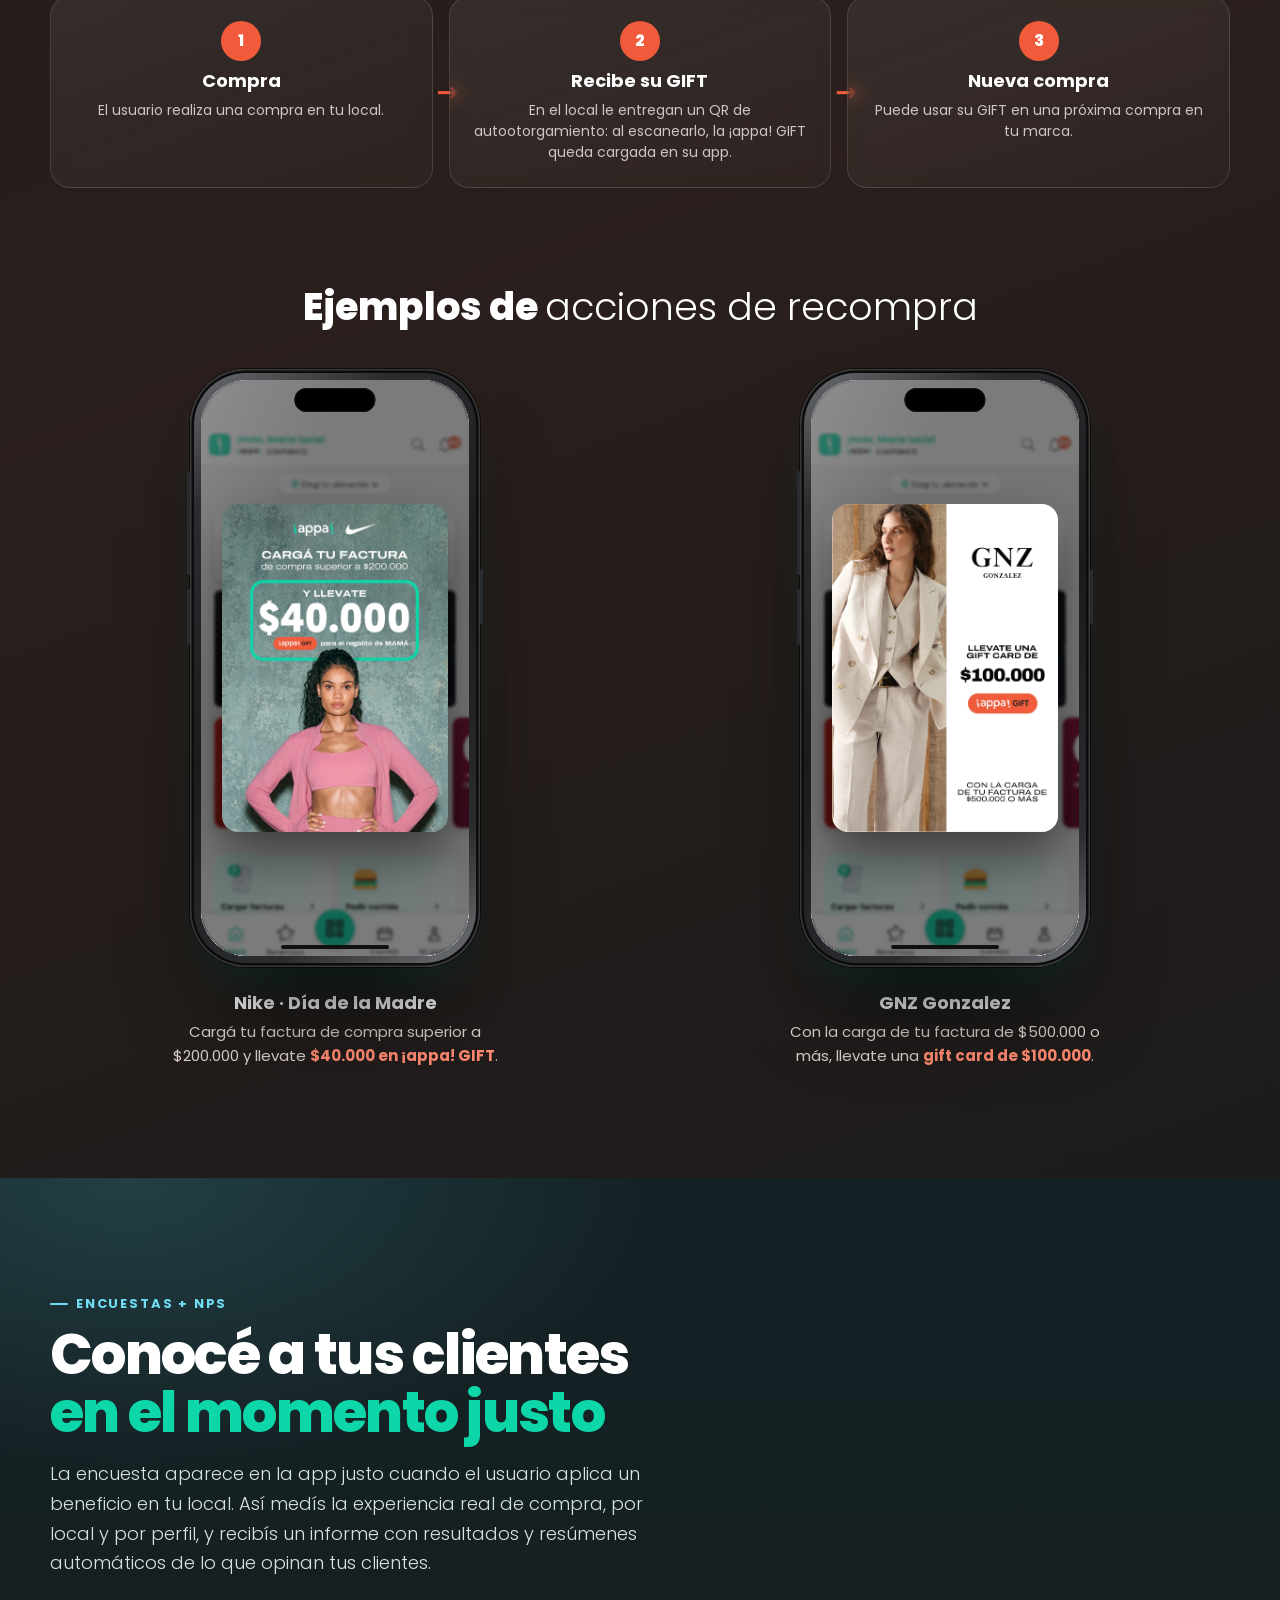
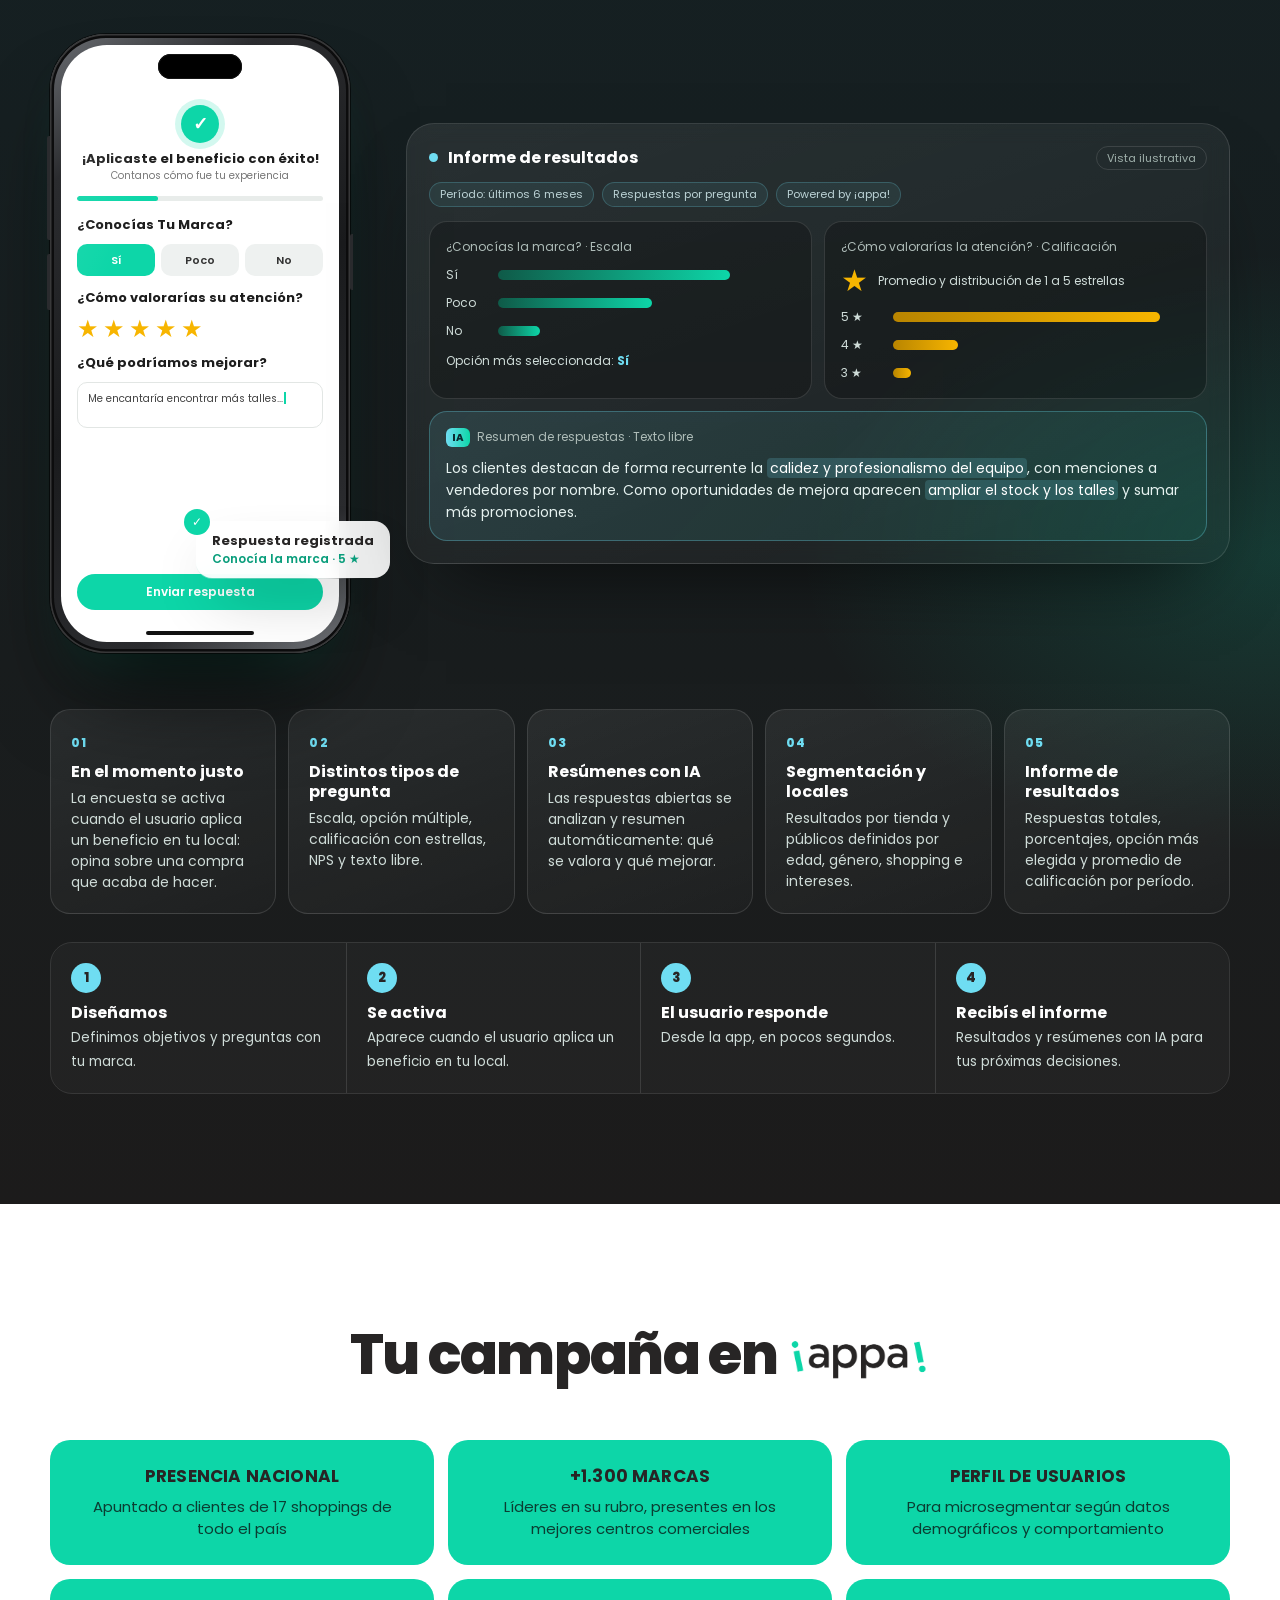
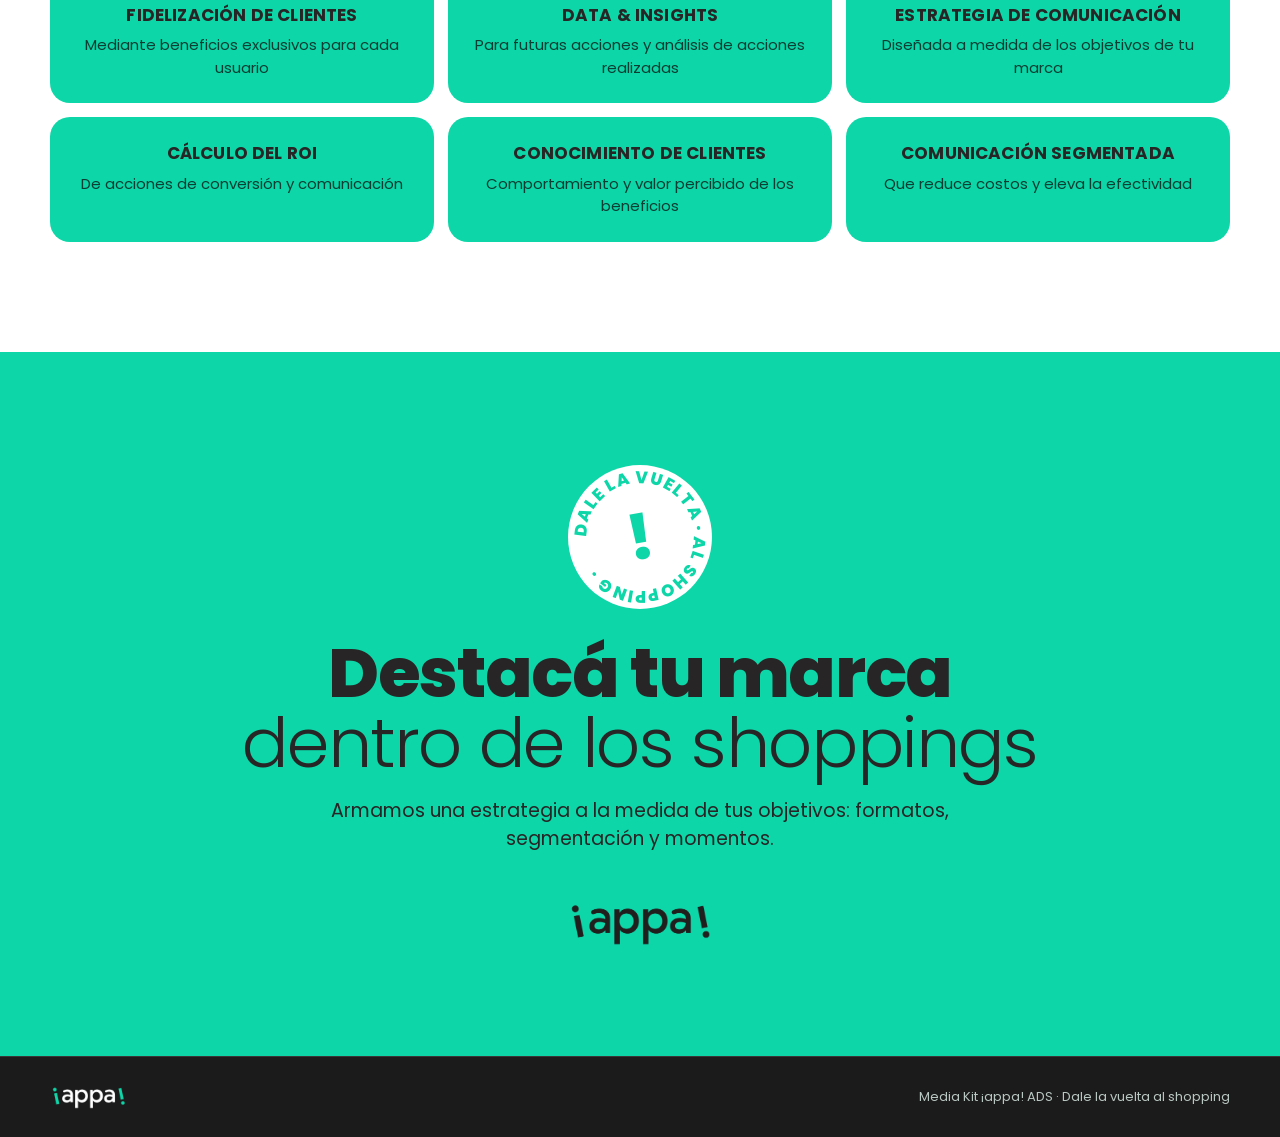
==== commit fbd4c339: "Mockups rehechos en código: pantallas de la app nítidas, barra iPhone uniforme, campañas reales Co-A" ====
--- a/index.html
+++ b/index.html
@@ -17,7 +17,7 @@
 <link rel="preconnect" href="https://fonts.googleapis.com">
 <link rel="preconnect" href="https://fonts.gstatic.com" crossorigin>
 <link href="https://fonts.googleapis.com/css2?family=Poppins:wght@300;400;500;600;700;800;900&display=swap" rel="stylesheet">
-<link rel="stylesheet" href="styles.css?v=202610201436">
+<link rel="stylesheet" href="styles.css?v=202610201445">
 </head>
 <body>
 
@@ -433,6 +433,6 @@
 </footer>
 
 <div class="toast" id="toast" role="status" aria-live="polite"></div>
-<script src="app.js?v=202610201436"></script>
+<script src="app.js?v=202610201445"></script>
 </body>
 </html>
--- a/styles.css
+++ b/styles.css
@@ -777,3 +777,135 @@
 .sbband{height:44px}
 .hola{left:12.8%;width:42%}
 .shot .hola{position:absolute}
+
+/* ===== pantallas de la app en código (v9) — unidades relativas al ancho del celular ===== */
+.ui-scr{container-type:inline-size;background:#F2F3F3}
+.ui-scr .sb{background:#fff}
+.ui-purple .sb{background:#5E2D86}
+.ui{position:absolute;inset:44px 0 0;overflow:hidden;font-size:3.6cqw;color:#1d1d1d}
+.ui-white{background:#fff}
+.ui-body{padding:0 0 30cqw;transition:transform .6s cubic-bezier(.2,.8,.2,1)}
+.is-scrolled .ui-body{transform:translateY(-78cqw)}
+.ui img{display:block}
+.ui svg{width:100%;height:100%}
+.r-ui{border-radius:3.6cqw}.r-ui2{border-radius:2.6cqw}.r-ui3{border-radius:2cqw}
+.ui .slot{box-shadow:0 1.5cqw 4cqw rgba(0,0,0,.08)}
+.ui .slot.hl{box-shadow:0 0 0 .9cqw var(--green),0 2cqw 6cqw rgba(13,214,168,.45)}
+
+/* inicio */
+.hm-top{display:flex;align-items:center;gap:2.6cqw;background:#fff;padding:2.4cqw 4.6cqw 4cqw}
+.hm-av{width:9.6cqw;height:9.6cqw;border-radius:2.6cqw}
+.hm-hi{flex:1;display:flex;flex-direction:column;gap:.6cqw}
+.hm-hi b{color:#18c79a;font-size:5cqw;font-weight:600;line-height:1}
+.hm-hi img{height:3.2cqw;width:auto}
+.hm-ic{width:6.4cqw;height:6.4cqw;color:#666;position:relative}
+.hm-bell i{position:absolute;right:-1.6cqw;top:-1.4cqw;background:#F15B3B;color:#fff;font-style:normal;font-size:2.4cqw;font-weight:700;border-radius:3cqw;padding:.3cqw 1.2cqw}
+.hm-loc{display:flex;align-items:center;gap:1.4cqw;width:max-content;margin:4cqw auto 0;background:#fff;border-radius:99px;padding:1.8cqw 4cqw;font-size:3.3cqw;box-shadow:0 .6cqw 2cqw rgba(0,0,0,.06)}
+.hm-loc svg{width:3.6cqw;height:3.6cqw}
+.hm-loc svg:last-child{color:#333;width:3.2cqw}
+.hm-tiles{display:grid;grid-template-columns:repeat(3,1fr);gap:2.8cqw;padding:4.4cqw 4.6cqw 0}
+.hm-tiles div{background:#fff;border-radius:3cqw;padding:2.4cqw 1cqw 2.6cqw;text-align:center;font-size:3.1cqw;box-shadow:0 .6cqw 2.4cqw rgba(0,0,0,.06)}
+.hm-tiles img{width:15cqw;height:auto;margin:0 auto 1.2cqw}
+.hm-ban{padding:4.4cqw 4.6cqw 0}
+.hm-club{margin:4.4cqw 4.6cqw 0;border-radius:3.6cqw;padding:4cqw;color:#fff;background:linear-gradient(120deg,#d71f17,#f0281c 60%,#e3261b)}
+.hm-cl{display:flex;align-items:center;gap:4cqw}
+.hm-cl img{width:14cqw;height:14cqw;border-radius:50%;object-fit:cover;background:#fff}
+.hm-cl small{display:block;font-size:3.2cqw;letter-spacing:.04em}
+.hm-cl b{font-size:5.6cqw;font-weight:700;line-height:1.05}
+.hm-bar{height:1cqw;border-radius:2cqw;background:#fff;margin:3.4cqw 0 1.4cqw;position:relative}
+.hm-bar i{position:absolute;left:0;top:0;bottom:0;width:6%;background:#b3150f;border-radius:2cqw}
+.hm-lv{display:flex;justify-content:space-between;font-size:3cqw}
+.hm-pts{display:flex;justify-content:space-between;margin-top:2cqw;background:rgba(0,0,0,.14);border-radius:2cqw;padding:1.4cqw 2.4cqw;font-size:3.4cqw}
+.hm-mini{display:grid;grid-template-columns:1fr 1fr;gap:3cqw;padding:4.4cqw 4.6cqw 0}
+.hm-mini div{background:linear-gradient(160deg,#e9fbf6,#f7fffd);border-radius:3cqw;padding:3cqw;display:grid;grid-template-columns:1fr auto;align-items:end;row-gap:3cqw;min-height:21cqw}
+.hm-mini img{grid-column:1/-1;width:10cqw;height:auto}
+.hm-mini span{font-size:3.2cqw;font-weight:700}
+.hm-mini svg{width:3.4cqw;height:3.4cqw}
+.hm-ban2{padding:4.4cqw 4.6cqw 0}
+.ui-sec{display:flex;justify-content:space-between;align-items:baseline;padding:5cqw 4.6cqw 2.4cqw}
+.ui-sec b{font-size:3.9cqw;font-weight:700}
+.ui-sec span{font-size:3.3cqw;color:#333}
+
+/* encabezados */
+.ui-hd{position:relative;display:flex;align-items:center;justify-content:center;height:11cqw;font-size:3.6cqw}
+.ui-hd b{font-weight:500;color:#333}
+.ui-back{width:5.4cqw;height:5.4cqw;color:#333;flex:none}
+.ui-hd .ui-back{position:absolute;left:4cqw;top:2.8cqw}
+
+/* perfil del shopping */
+.ui-mall{background:#5E2D86}
+.ml-hd{display:flex;align-items:center;gap:2.6cqw;padding:1cqw 4cqw 4cqw;color:#fff}
+.ml-hd .ui-back{color:#fff}
+.ml-logo{width:11cqw;height:11cqw;border-radius:50%;background:#fff;overflow:hidden;display:grid;place-items:center}
+.ml-logo img{width:100%;height:100%;object-fit:cover}
+.ml-hd b{flex:1;font-weight:500;font-size:4cqw}
+.ml-fav{width:8.4cqw;height:8.4cqw;border-radius:50%;background:#fff;display:grid;place-items:center;padding:1.8cqw}
+.ml-sheet{position:absolute;inset:17cqw 0 0;background:#fff;padding:4.4cqw 4.6cqw 0}
+.ml-sheet .ui-sec{padding-left:0;padding-right:0}
+.ml-sheet .hm-cards{padding:0}
+.ml-cards{display:flex;gap:3cqw;overflow:hidden}
+.ml-card{flex:none;width:32cqw;border-radius:3cqw;background:#fff;box-shadow:0 .6cqw 3cqw rgba(0,0,0,.1);text-align:center;padding-top:3.4cqw;overflow:hidden;display:flex;flex-direction:column;align-items:center}
+.ml-card img,.ml-ph{width:15cqw;height:15cqw;border-radius:50%;object-fit:cover;box-shadow:0 .4cqw 1.6cqw rgba(0,0,0,.08)}
+.ml-ph{display:block;background:#f4f4f4}
+.ml-card small{font-size:2.9cqw;color:#444;margin-top:2.4cqw;white-space:nowrap;overflow:hidden;text-overflow:ellipsis;max-width:90%}
+.ml-card b{font-size:4.4cqw;font-weight:500;margin:.6cqw 0}
+.ml-card em{font-style:normal;font-size:2.5cqw;color:#666;margin-bottom:2.6cqw;white-space:nowrap;overflow:hidden;text-overflow:ellipsis;max-width:90%}
+.ml-card i{align-self:stretch;margin-top:auto;background:var(--green);color:#fff;font-style:normal;font-size:2.7cqw;font-weight:700;padding:1cqw 0}
+.ml-peek{width:12cqw;min-height:36cqw}
+.ml-brands{display:flex;gap:2.6cqw}
+.ml-brands img{width:15.4cqw;height:15.4cqw;border-radius:50%;object-fit:cover;box-shadow:0 .6cqw 2cqw rgba(0,0,0,.12)}
+
+/* beneficios */
+.bn-car{display:flex;gap:3cqw;padding:2cqw 0 0 4cqw}
+.bn-car .slot{flex:none;width:86cqw!important}
+.bn-peek{flex:none;width:10cqw;border-radius:3.6cqw;background:linear-gradient(135deg,#f7b26a,#e05b49)}
+.bn-dots{display:flex;justify-content:center;gap:1.6cqw;margin:3cqw 0}
+.bn-dots i{width:1.8cqw;height:1.8cqw;border-radius:50%;background:#ddd}
+.bn-dots i.on{background:var(--green)}
+.bn-list{display:grid;gap:3cqw;padding:2cqw 4cqw}
+.bn-row{display:grid;grid-template-columns:auto 1fr;gap:1cqw 3.4cqw;align-items:center;border-radius:3cqw;padding:3.4cqw;box-shadow:0 .6cqw 3cqw rgba(0,0,0,.1)}
+.bn-row img{width:11cqw;height:11cqw;border-radius:50%;object-fit:cover;box-shadow:0 .4cqw 1.6cqw rgba(0,0,0,.12)}
+.bn-row small{display:block;font-size:2.7cqw;color:#555}
+.bn-row b{display:block;font-size:3.6cqw;font-weight:500}
+.bn-row em{display:block;font-style:normal;font-size:2.8cqw;color:#666}
+.bn-row span{grid-column:1/-1;justify-self:end;font-size:2.8cqw;font-weight:600}
+
+/* descuentos */
+.ds-ban{padding:1cqw 4.6cqw 0}
+.ds-chips{display:flex;gap:2.4cqw;padding:5cqw 4.6cqw 0;overflow:hidden}
+.ds-chips span{flex:none;border:1.5px solid #bbb;border-radius:99px;padding:1.4cqw 4.4cqw;font-size:3.4cqw;color:#666}
+.ds-chips span.on{border:2px solid #222;color:#222;font-weight:700}
+.ui-sec-l{padding-top:5.4cqw}
+.ds-cards{padding:0 4.6cqw}
+
+/* mail */
+.ui-mail{display:flex;flex-direction:column}
+.mx-nav{display:flex;align-items:center;gap:1cqw;padding:1cqw 3.4cqw;color:#0a84ff;font-size:3.8cqw}
+.mx-nav .ui-back{color:#0a84ff}
+.mx-subj{font-size:5.2cqw;font-weight:700;padding:2cqw 4.6cqw 0;line-height:1.2;margin:0}
+.mx-from{display:flex;align-items:center;gap:2.6cqw;padding:3cqw 4.6cqw}
+.mx-from img{width:9cqw;height:9cqw;border-radius:50%}
+.mx-from div{flex:1}
+.mx-from b{display:block;font-size:3.6cqw}
+.mx-from small,.mx-from span{font-size:2.9cqw;color:#888}
+.mx-body{flex:1;background:#f0f2f1;padding:3cqw 4cqw;overflow:hidden}
+.mx-wrap{background:var(--green);border-radius:2cqw;padding:3cqw}
+.mx-logo{height:5.4cqw;width:auto;margin:0 auto 2.6cqw}
+.mx-wrap .slot{border-radius:2cqw}
+.mx-wrap p{font-size:2.4cqw;text-align:center;color:#06493b;margin-top:2cqw}
+.mx-bar{display:flex;justify-content:space-around;padding:3cqw 4cqw 9cqw;border-top:1px solid #eee;background:#fff;font-size:3.2cqw;color:#0a84ff}
+.mx-bar span{display:flex;align-items:center;gap:1.4cqw}
+.mx-bar svg{width:4.4cqw;height:4.4cqw}
+.hm-hi img{align-self:flex-start;width:auto;height:3.4cqw}
+.hm-cards{padding:0 4.6cqw}
+.ds-cards .hm-cards{padding:0}
+.is-scrolled .ui-body{transform:translateY(-92cqw)}
+/* barra de estado e isla proporcionales al tamaño del celular */
+.scr{container-type:inline-size}
+.phone::before,.show-phone .phone::before{top:calc(var(--pw) * .066);width:calc(var(--pw) * .28);height:calc(var(--pw) * .084);border-radius:99px}
+.scr .sb{height:14.8cqw;padding:5.4cqw 8.6cqw 0 10.4cqw;font-size:4.4cqw;align-items:center}
+.scr .sb-ic{gap:1.4cqw}
+.scr .sb-ic svg{height:3.4cqw}
+.scr .batt{width:7.4cqw;height:3.7cqw;border-radius:1.2cqw;padding:.4cqw;border-width:.45cqw}
+.scr .batt::after{right:-1.3cqw;top:1cqw;width:.6cqw;height:1.2cqw}
+.ui{inset:14.8cqw 0 0}
